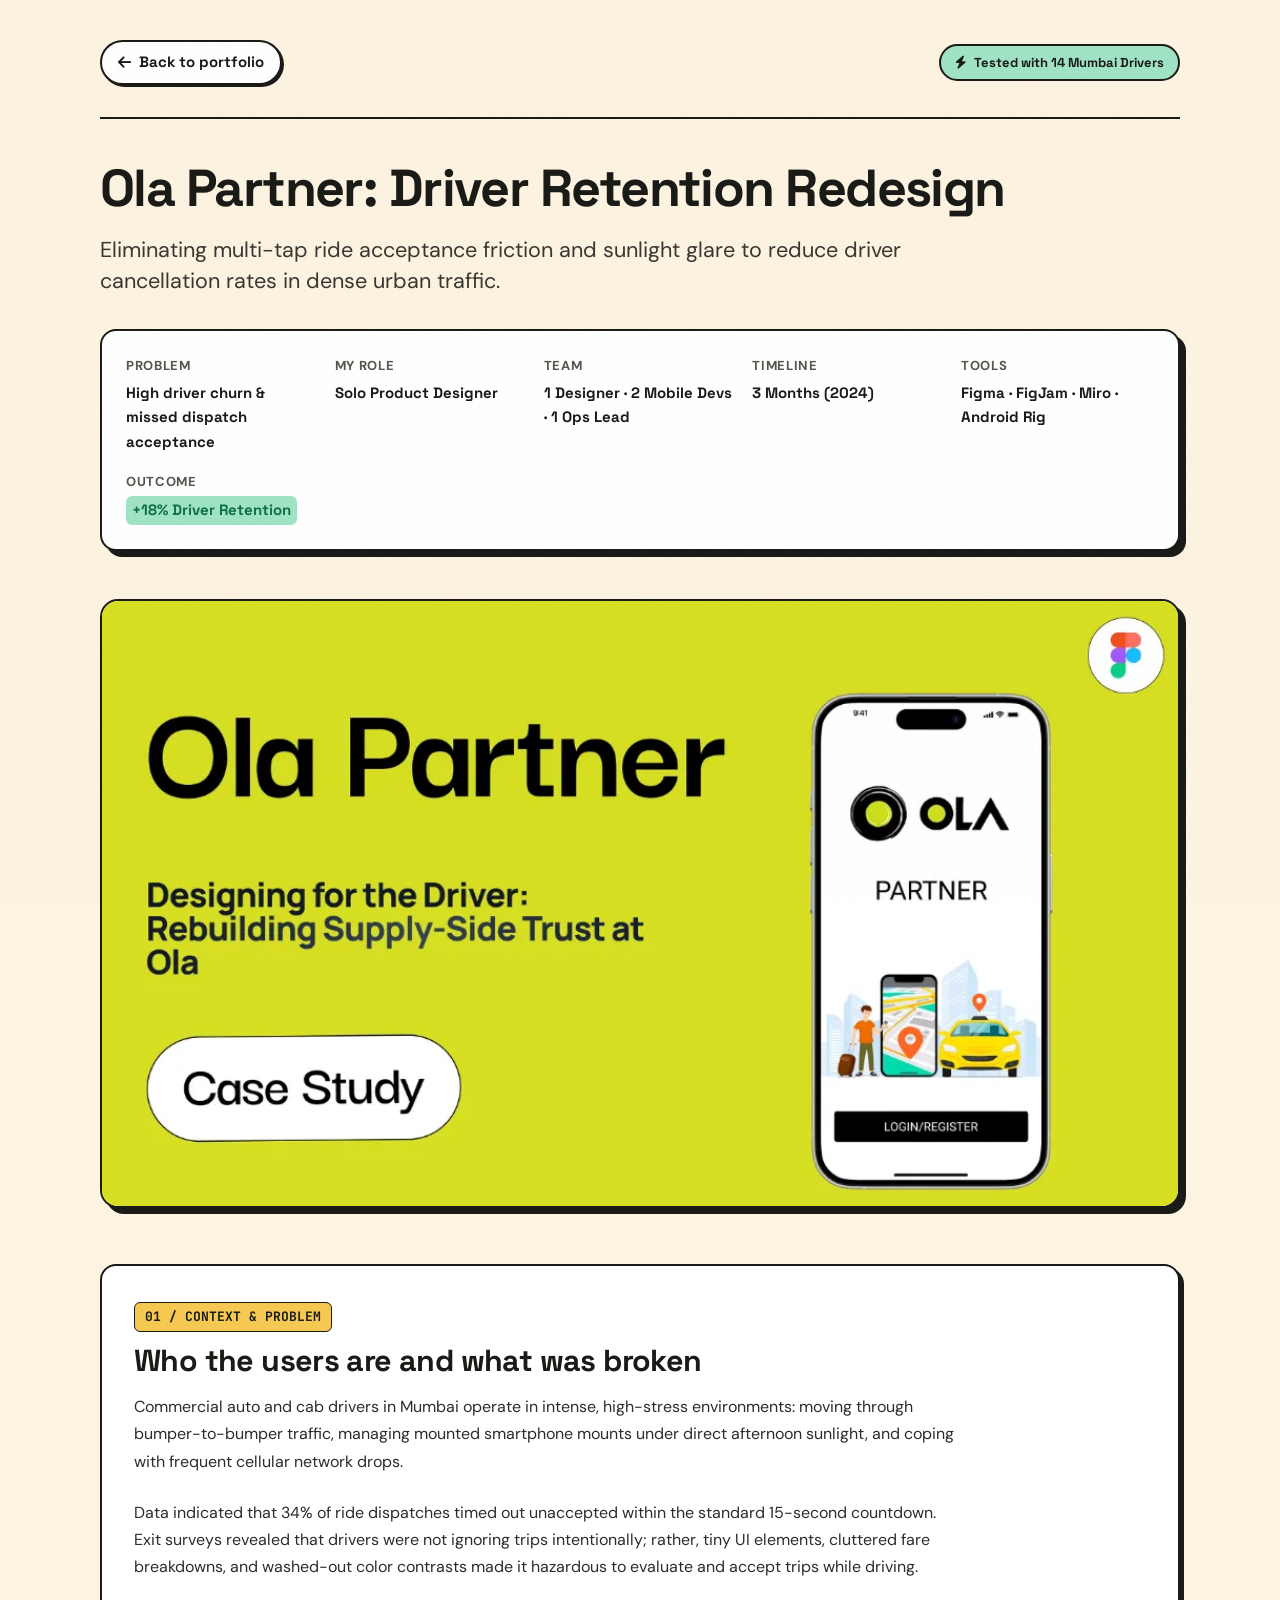
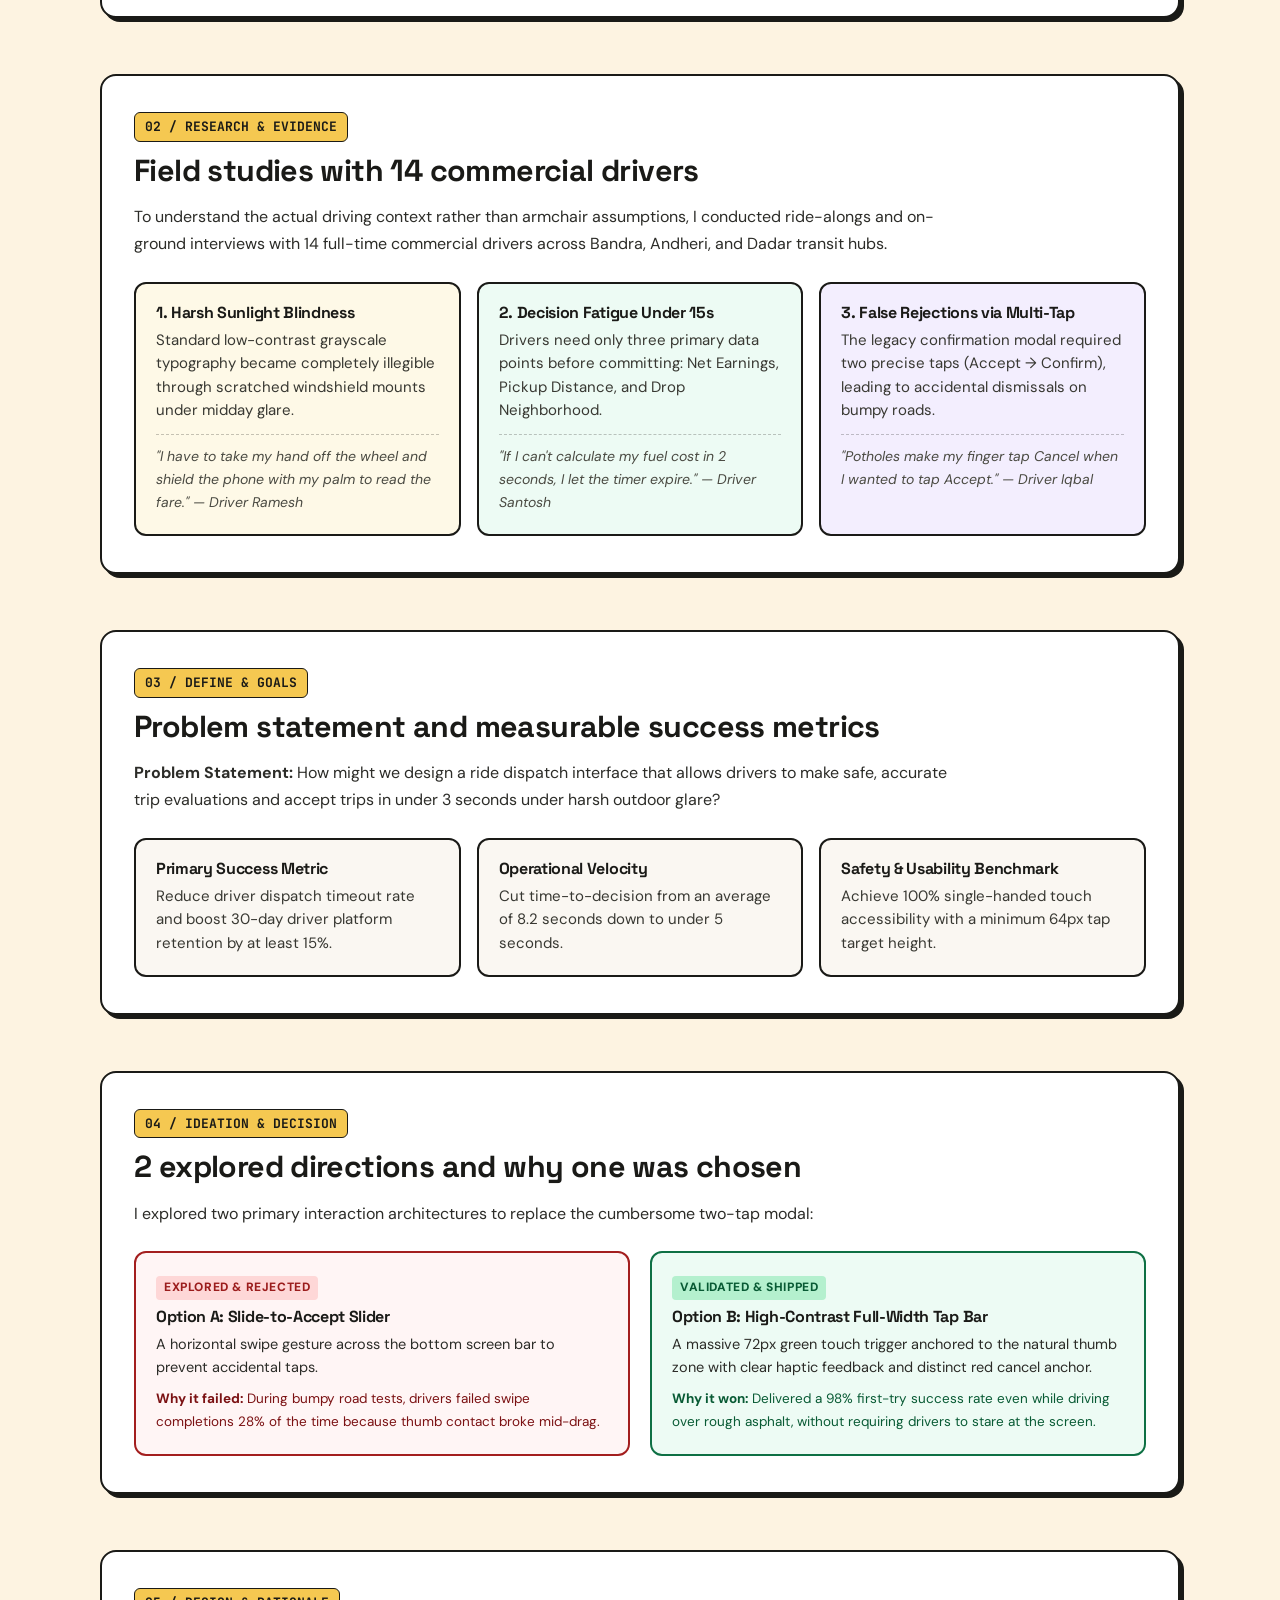
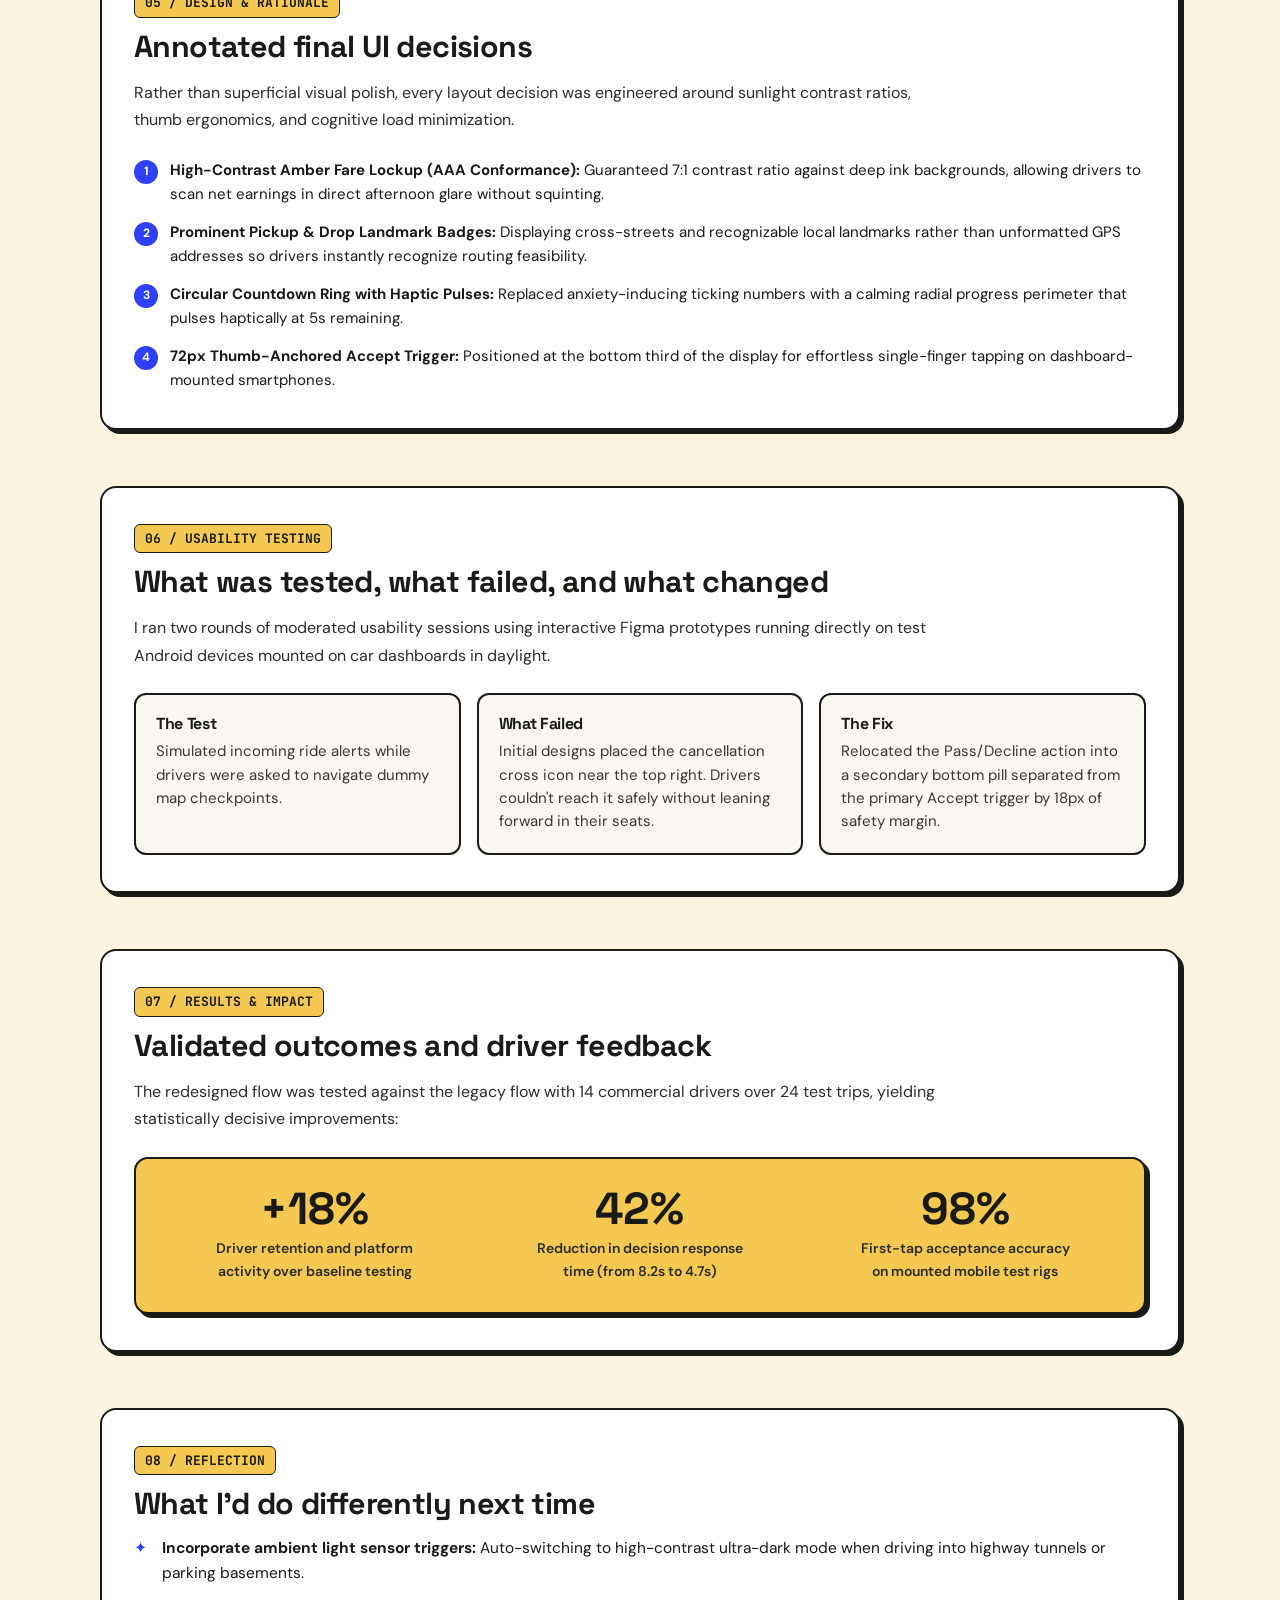
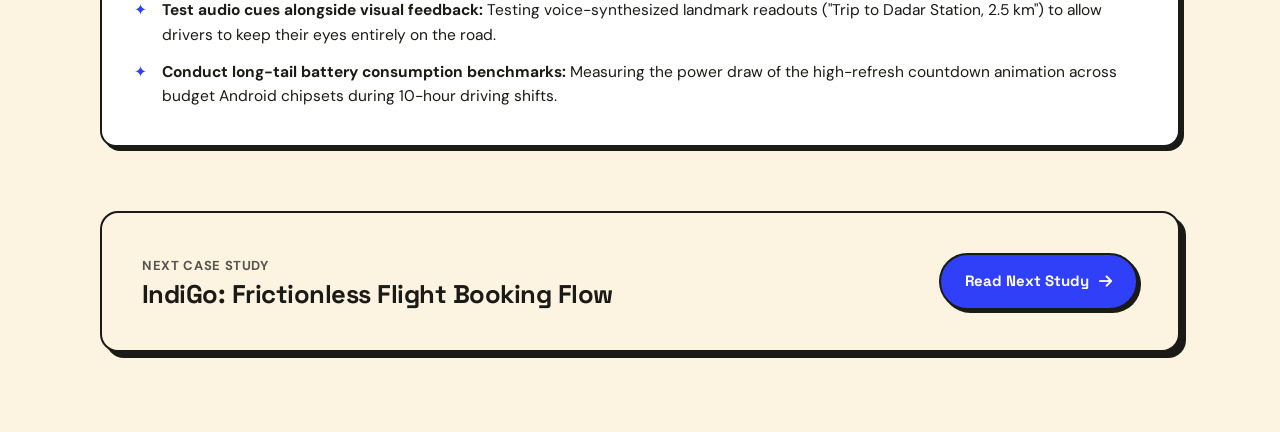
==== ola-partner.html @ 7c4f6f18 "Initial commit from Antigravity" ====
<!DOCTYPE html>
<html lang="en">

<head>
  <meta charset="UTF-8" />
  <meta name="viewport" content="width=device-width, initial-scale=1.0, viewport-fit=cover" />
  <meta name="theme-color" content="#FAF7F2" />
  <title>Ola Partner: Driver Retention Redesign — Case Study | Deepak Tiwari</title>
  <meta name="description"
    content="Deepak Tiwari's case study on redesigning the Ola Partner driver acceptance flow to boost driver retention by +18% and reduce decision response time by 42%." />
  <link rel="icon" type="image/png" sizes="32x32" href="favicon-32x32.png" />
  <link rel="icon" type="image/png" sizes="16x16" href="favicon-16x16.png" />
  <link rel="apple-touch-icon" sizes="180x180" href="apple-touch-icon.png" />
  <link rel="icon" type="image/png" href="favicon.png" />
  <link rel="preconnect" href="https://fonts.googleapis.com" />
  <link rel="preconnect" href="https://fonts.gstatic.com" crossorigin />
  <link
    href="https://fonts.googleapis.com/css2?family=Space+Grotesk:wght@500;600;700;800&family=DM+Sans:ital,opsz,wght@0,9..40,400;0,9..40,500;0,9..40,600;0,9..40,700;1,9..40,400&family=Caveat:wght@600;700&family=JetBrains+Mono:wght@500;700&display=swap"
    rel="stylesheet" />
  <link rel="stylesheet" href="https://cdnjs.cloudflare.com/ajax/libs/font-awesome/6.5.1/css/all.min.css" />
  <link rel="stylesheet" href="tokens.css" />
  <link rel="stylesheet" href="styles.css" />
  <style>
    /* Case Study Dedicated Scannable Styles */
    .cs-body {
      background-color: var(--bg, #FAF7F2);
      color: var(--text, #1A1A17);
      font-family: var(--font-body, 'DM Sans', sans-serif);
      font-size: 16px;
      line-height: 1.65;
      margin: 0;
      padding: 0;
    }

    .cs-container {
      max-width: 1120px;
      margin: 0 auto;
      padding: 24px 20px 80px;
    }

    .cs-top-bar {
      display: flex;
      justify-content: space-between;
      align-items: center;
      padding: 16px 0 32px;
      border-bottom: 2px solid var(--ink, #1A1A17);
      margin-bottom: 40px;
    }

    .cs-back-link {
      display: inline-flex;
      align-items: center;
      gap: 8px;
      font-family: var(--font-display, 'Space Grotesk', sans-serif);
      font-weight: 700;
      font-size: 15px;
      color: var(--ink, #1A1A17);
      text-decoration: none;
      padding: 8px 16px;
      border: 2px solid var(--ink, #1A1A17);
      border-radius: 999px;
      background: #FFFFFF;
      box-shadow: 2px 2px 0 var(--ink, #1A1A17);
      transition: transform 0.15s ease, box-shadow 0.15s ease;
    }

    .cs-back-link:hover, .cs-back-link:focus-visible {
      transform: translate(-1px, -1px);
      box-shadow: 4px 4px 0 var(--ink, #1A1A17);
      background: var(--yellow, #F5C851);
    }

    .cs-top-badge {
      display: inline-flex;
      align-items: center;
      gap: 8px;
      font-family: var(--font-display, 'Space Grotesk', sans-serif);
      font-size: 13px;
      font-weight: 700;
      padding: 6px 14px;
      border-radius: 999px;
      border: 2px solid var(--ink, #1A1A17);
      background: var(--mint, #A0E3C5);
    }

    /* Hero section */
    .cs-hero {
      margin-bottom: 48px;
    }

    .cs-title {
      font-family: var(--font-display, 'Space Grotesk', sans-serif);
      font-size: clamp(2rem, 5vw, 3.25rem);
      line-height: 1.15;
      font-weight: 800;
      letter-spacing: -0.03em;
      margin: 0 0 16px;
      color: var(--ink, #1A1A17);
    }

    .cs-subtitle {
      font-size: clamp(1.1rem, 2vw, 1.35rem);
      color: #383832;
      max-width: 820px;
      margin: 0 0 32px;
      line-height: 1.45;
    }

    /* 1. TL;DR Header Bar */
    .cs-tldr-grid {
      display: grid;
      grid-template-columns: repeat(auto-fit, minmax(160px, 1fr));
      gap: 16px;
      background: #FFFFFF;
      border: 2.5px solid var(--ink, #1A1A17);
      border-radius: 16px;
      padding: 24px;
      box-shadow: 6px 6px 0 var(--ink, #1A1A17);
      margin-bottom: 48px;
    }

    .cs-tldr-item {
      display: flex;
      flex-direction: column;
      gap: 4px;
    }

    .cs-tldr-label {
      font-size: 13px;
      text-transform: uppercase;
      font-weight: 700;
      letter-spacing: 0.05em;
      color: #55554E;
    }

    .cs-tldr-value {
      font-family: var(--font-display, 'Space Grotesk', sans-serif);
      font-weight: 700;
      font-size: 15px;
      color: var(--ink, #1A1A17);
    }

    .cs-tldr-value--highlight {
      color: #0E7044;
      background: var(--mint, #A0E3C5);
      padding: 2px 6px;
      border-radius: 6px;
      display: inline-block;
      width: fit-content;
    }

    /* Case Study Media Showcase */
    .cs-lead-media {
      margin-bottom: 56px;
      border: 2.5px solid var(--ink, #1A1A17);
      border-radius: 18px;
      overflow: hidden;
      box-shadow: 6px 6px 0 var(--ink, #1A1A17);
      background: #FFFFFF;
    }

    .cs-lead-media img {
      width: 100%;
      height: auto;
      display: block;
      object-fit: cover;
    }

    /* Section Architecture */
    .cs-section {
      margin-bottom: 56px;
      background: #FFFFFF;
      border: 2px solid var(--ink, #1A1A17);
      border-radius: 16px;
      padding: 36px 32px;
      box-shadow: 4px 4px 0 var(--ink, #1A1A17);
    }

    .cs-section-num {
      display: inline-block;
      font-family: 'JetBrains Mono', monospace;
      font-size: 13px;
      font-weight: 700;
      padding: 3px 10px;
      border-radius: 6px;
      border: 1.5px solid var(--ink, #1A1A17);
      background: var(--yellow, #F5C851);
      margin-bottom: 12px;
    }

    .cs-section-h2 {
      font-family: var(--font-display, 'Space Grotesk', sans-serif);
      font-size: clamp(1.4rem, 3vw, 1.9rem);
      font-weight: 800;
      letter-spacing: -0.02em;
      margin: 0 0 16px;
      color: var(--ink, #1A1A17);
    }

    .cs-prose {
      font-size: 16px;
      line-height: 1.7;
      color: #2C2C28;
      max-width: 820px;
      margin-bottom: 24px;
    }

    .cs-prose:last-child {
      margin-bottom: 0;
    }

    /* Insights & Cards */
    .cs-card-grid {
      display: grid;
      grid-template-columns: repeat(auto-fit, minmax(280px, 1fr));
      gap: 16px;
      margin-top: 24px;
    }

    .cs-sub-card {
      border: 2px solid var(--ink, #1A1A17);
      border-radius: 12px;
      padding: 20px;
      background: #FAF7F2;
    }

    .cs-sub-card--yellow {
      background: #FEF9E7;
      border-color: var(--ink, #1A1A17);
    }

    .cs-sub-card--mint {
      background: #EDFBF4;
      border-color: var(--ink, #1A1A17);
    }

    .cs-sub-card--lavender {
      background: #F3EEFE;
      border-color: var(--ink, #1A1A17);
    }

    .cs-sub-card h3 {
      font-family: var(--font-display, 'Space Grotesk', sans-serif);
      font-size: 16px;
      font-weight: 700;
      margin: 0 0 8px;
      color: var(--ink, #1A1A17);
    }

    .cs-sub-card p {
      margin: 0;
      font-size: 15px;
      line-height: 1.55;
      color: #383832;
    }

    .cs-quote {
      margin-top: 12px;
      padding-top: 10px;
      border-top: 1px dashed rgba(26, 26, 23, 0.25);
      font-style: italic;
      font-size: 14px;
      color: #4A4A42;
    }

    /* Decision Comparison */
    .cs-comparison {
      display: grid;
      grid-template-columns: 1fr 1fr;
      gap: 20px;
      margin-top: 20px;
    }

    @media (max-width: 680px) {
      .cs-comparison {
        grid-template-columns: 1fr;
      }
    }

    .cs-compare-box {
      border: 2px solid var(--ink, #1A1A17);
      border-radius: 12px;
      padding: 20px;
    }

    .cs-compare-box--rejected {
      background: #FFF5F5;
      border-color: #A31E1E;
    }

    .cs-compare-box--accepted {
      background: #EDFBF4;
      border-color: #0E7044;
    }

    .cs-tag-status {
      display: inline-block;
      font-size: 12px;
      font-weight: 800;
      padding: 2px 8px;
      border-radius: 4px;
      text-transform: uppercase;
      letter-spacing: 0.05em;
      margin-bottom: 8px;
    }

    .cs-tag-status--rejected {
      background: #FED7D7;
      color: #9B1C1C;
    }

    .cs-tag-status--accepted {
      background: #B4F0CE;
      color: #085A34;
    }

    /* Annotated Decisions */
    .cs-annotations-list {
      list-style: none;
      padding: 0;
      margin: 20px 0 0;
      display: flex;
      flex-direction: column;
      gap: 14px;
    }

    .cs-annotation-item {
      display: flex;
      gap: 12px;
      align-items: flex-start;
      font-size: 15px;
      line-height: 1.6;
    }

    .cs-annotation-dot {
      flex-shrink: 0;
      width: 24px;
      height: 24px;
      border-radius: 50%;
      background: var(--blue, #3040F8);
      color: #FFFFFF;
      display: inline-flex;
      align-items: center;
      justify-content: center;
      font-size: 12px;
      font-weight: 700;
      margin-top: 2px;
    }

    /* Metric callout box */
    .cs-result-banner {
      background: var(--yellow, #F5C851);
      border: 2.5px solid var(--ink, #1A1A17);
      border-radius: 14px;
      padding: 28px;
      box-shadow: 4px 4px 0 var(--ink, #1A1A17);
      display: flex;
      flex-wrap: wrap;
      gap: 24px;
      align-items: center;
      justify-content: space-around;
      margin-top: 24px;
    }

    .cs-result-stat {
      text-align: center;
    }

    .cs-result-num {
      font-family: var(--font-display, 'Space Grotesk', sans-serif);
      font-size: clamp(2rem, 4vw, 2.8rem);
      font-weight: 800;
      line-height: 1;
      margin: 0 0 6px;
      color: var(--ink, #1A1A17);
    }

    .cs-result-desc {
      font-size: 14px;
      font-weight: 600;
      color: #2C2C28;
      max-width: 220px;
    }

    /* Reflection Bullets */
    .cs-reflection-list {
      list-style: none;
      padding: 0;
      margin: 16px 0 0;
      display: flex;
      flex-direction: column;
      gap: 12px;
    }

    .cs-reflection-list li {
      position: relative;
      padding-left: 28px;
      font-size: 15.5px;
      line-height: 1.6;
    }

    .cs-reflection-list li::before {
      content: "✦";
      position: absolute;
      left: 0;
      top: 0;
      color: var(--blue, #3040F8);
      font-weight: 700;
    }

    /* Next Project Navigation Footer */
    .cs-next-footer {
      margin-top: 64px;
      padding: 40px;
      background: var(--cream, #FDF3E1);
      border: 2.5px solid var(--ink, #1A1A17);
      border-radius: 18px;
      box-shadow: 6px 6px 0 var(--ink, #1A1A17);
      display: flex;
      justify-content: space-between;
      align-items: center;
      flex-wrap: wrap;
      gap: 20px;
    }

    .cs-next-label {
      font-size: 13px;
      text-transform: uppercase;
      font-weight: 700;
      letter-spacing: 0.05em;
      color: #55554E;
      margin-bottom: 4px;
    }

    .cs-next-title {
      font-family: var(--font-display, 'Space Grotesk', sans-serif);
      font-size: clamp(1.25rem, 2.5vw, 1.6rem);
      font-weight: 800;
      margin: 0;
      color: var(--ink, #1A1A17);
    }

    .cs-btn-next {
      display: inline-flex;
      align-items: center;
      gap: 10px;
      padding: 14px 24px;
      font-family: var(--font-display, 'Space Grotesk', sans-serif);
      font-size: 15px;
      font-weight: 700;
      color: #FFFFFF;
      background: var(--blue, #3040F8);
      border: 2px solid var(--ink, #1A1A17);
      border-radius: 999px;
      text-decoration: none;
      box-shadow: 3px 3px 0 var(--ink, #1A1A17);
      transition: transform 0.15s ease, box-shadow 0.15s ease;
    }

    .cs-btn-next:hover, .cs-btn-next:focus-visible {
      transform: translate(-2px, -2px);
      box-shadow: 5px 5px 0 var(--ink, #1A1A17);
    }

    @media (max-width: 600px) {
      .cs-section {
        padding: 24px 18px;
      }
      .cs-tldr-grid {
        grid-template-columns: 1fr 1fr;
        padding: 18px;
      }
      .cs-next-footer {
        flex-direction: column;
        align-items: flex-start;
        padding: 24px;
      }
    }
  </style>
</head>

<body class="cs-body">
  <div class="cs-container">
    <!-- Top Navigation Bar -->
    <header class="cs-top-bar" role="banner">
      <a href="index.html#projects" class="cs-back-link" aria-label="Return to portfolio homepage projects section">
        <i class="fa-solid fa-arrow-left" aria-hidden="true"></i> Back to portfolio
      </a>
      <span class="cs-top-badge">
        <i class="fa-solid fa-bolt" aria-hidden="true"></i> Tested with 14 Mumbai Drivers
      </span>
    </header>

    <!-- Case Study Hero -->
    <section class="cs-hero" aria-labelledby="cs-main-title">
      <h1 class="cs-title" id="cs-main-title">Ola Partner: Driver Retention Redesign</h1>
      <p class="cs-subtitle">
        Eliminating multi-tap ride acceptance friction and sunlight glare to reduce driver cancellation rates in dense urban traffic.
      </p>

      <!-- 1. TL;DR Header Bar -->
      <div class="cs-tldr-grid" role="region" aria-label="Project Quick Facts">
        <div class="cs-tldr-item">
          <span class="cs-tldr-label">Problem</span>
          <span class="cs-tldr-value">High driver churn &amp; missed dispatch acceptance</span>
        </div>
        <div class="cs-tldr-item">
          <span class="cs-tldr-label">My Role</span>
          <span class="cs-tldr-value">Solo Product Designer</span>
        </div>
        <div class="cs-tldr-item">
          <span class="cs-tldr-label">Team</span>
          <span class="cs-tldr-value">1 Designer · 2 Mobile Devs · 1 Ops Lead</span>
        </div>
        <div class="cs-tldr-item">
          <span class="cs-tldr-label">Timeline</span>
          <span class="cs-tldr-value">3 Months (2024)</span>
        </div>
        <div class="cs-tldr-item">
          <span class="cs-tldr-label">Tools</span>
          <span class="cs-tldr-value">Figma · FigJam · Miro · Android Rig</span>
        </div>
        <div class="cs-tldr-item">
          <span class="cs-tldr-label">Outcome</span>
          <span class="cs-tldr-value cs-tldr-value--highlight">+18% Driver Retention</span>
        </div>
      </div>

      <!-- Lead Real UI Mockup Frame -->
      <div class="cs-lead-media">
        <picture>
          <source srcset="ola_partner_preview.webp" type="image/webp">
          <img src="ola_partner_preview.png" alt="Ola Partner Driver App high-contrast single-tap ride acceptance screen interface" width="1120" height="680" fetchpriority="high">
        </picture>
      </div>
    </section>

    <!-- 2. Context & Problem -->
    <article class="cs-section" id="context-problem">
      <span class="cs-section-num">01 / CONTEXT &amp; PROBLEM</span>
      <h2 class="cs-section-h2">Who the users are and what was broken</h2>
      <p class="cs-prose">
        Commercial auto and cab drivers in Mumbai operate in intense, high-stress environments: moving through bumper-to-bumper traffic, managing mounted smartphone mounts under direct afternoon sunlight, and coping with frequent cellular network drops.
      </p>
      <p class="cs-prose">
        Data indicated that 34% of ride dispatches timed out unaccepted within the standard 15-second countdown. Exit surveys revealed that drivers were not ignoring trips intentionally; rather, tiny UI elements, cluttered fare breakdowns, and washed-out color contrasts made it hazardous to evaluate and accept trips while driving.
      </p>
    </article>

    <!-- 3. Research -->
    <article class="cs-section" id="research">
      <span class="cs-section-num">02 / RESEARCH &amp; EVIDENCE</span>
      <h2 class="cs-section-h2">Field studies with 14 commercial drivers</h2>
      <p class="cs-prose">
        To understand the actual driving context rather than armchair assumptions, I conducted ride-alongs and on-ground interviews with 14 full-time commercial drivers across Bandra, Andheri, and Dadar transit hubs.
      </p>
      <div class="cs-card-grid">
        <div class="cs-sub-card cs-sub-card--yellow">
          <h3>1. Harsh Sunlight Blindness</h3>
          <p>Standard low-contrast grayscale typography became completely illegible through scratched windshield mounts under midday glare.</p>
          <div class="cs-quote">"I have to take my hand off the wheel and shield the phone with my palm to read the fare." — Driver Ramesh</div>
        </div>
        <div class="cs-sub-card cs-sub-card--mint">
          <h3>2. Decision Fatigue Under 15s</h3>
          <p>Drivers need only three primary data points before committing: Net Earnings, Pickup Distance, and Drop Neighborhood.</p>
          <div class="cs-quote">"If I can't calculate my fuel cost in 2 seconds, I let the timer expire." — Driver Santosh</div>
        </div>
        <div class="cs-sub-card cs-sub-card--lavender">
          <h3>3. False Rejections via Multi-Tap</h3>
          <p>The legacy confirmation modal required two precise taps (Accept &rarr; Confirm), leading to accidental dismissals on bumpy roads.</p>
          <div class="cs-quote">"Potholes make my finger tap Cancel when I wanted to tap Accept." — Driver Iqbal</div>
        </div>
      </div>
    </article>

    <!-- 4. Define -->
    <article class="cs-section" id="define">
      <span class="cs-section-num">03 / DEFINE &amp; GOALS</span>
      <h2 class="cs-section-h2">Problem statement and measurable success metrics</h2>
      <p class="cs-prose">
        <strong>Problem Statement:</strong> How might we design a ride dispatch interface that allows drivers to make safe, accurate trip evaluations and accept trips in under 3 seconds under harsh outdoor glare?
      </p>
      <div class="cs-card-grid">
        <div class="cs-sub-card">
          <h3>Primary Success Metric</h3>
          <p>Reduce driver dispatch timeout rate and boost 30-day driver platform retention by at least 15%.</p>
        </div>
        <div class="cs-sub-card">
          <h3>Operational Velocity</h3>
          <p>Cut time-to-decision from an average of 8.2 seconds down to under 5 seconds.</p>
        </div>
        <div class="cs-sub-card">
          <h3>Safety &amp; Usability Benchmark</h3>
          <p>Achieve 100% single-handed touch accessibility with a minimum 64px tap target height.</p>
        </div>
      </div>
    </article>

    <!-- 5. Ideation & Options -->
    <article class="cs-section" id="ideation">
      <span class="cs-section-num">04 / IDEATION &amp; DECISION</span>
      <h2 class="cs-section-h2">2 explored directions and why one was chosen</h2>
      <p class="cs-prose">
        I explored two primary interaction architectures to replace the cumbersome two-tap modal:
      </p>
      <div class="cs-comparison">
        <div class="cs-compare-box cs-compare-box--rejected">
          <span class="cs-tag-status cs-tag-status--rejected">Explored &amp; Rejected</span>
          <h3 style="margin: 0 0 8px; font-size: 16px;">Option A: Slide-to-Accept Slider</h3>
          <p style="font-size: 14.5px; line-height: 1.55; margin: 0 0 10px;">
            A horizontal swipe gesture across the bottom screen bar to prevent accidental taps.
          </p>
          <p style="font-size: 13.5px; color: #7B1113; margin: 0;">
            <strong>Why it failed:</strong> During bumpy road tests, drivers failed swipe completions 28% of the time because thumb contact broke mid-drag.
          </p>
        </div>
        <div class="cs-compare-box cs-compare-box--accepted">
          <span class="cs-tag-status cs-tag-status--accepted">Validated &amp; Shipped</span>
          <h3 style="margin: 0 0 8px; font-size: 16px;">Option B: High-Contrast Full-Width Tap Bar</h3>
          <p style="font-size: 14.5px; line-height: 1.55; margin: 0 0 10px;">
            A massive 72px green touch trigger anchored to the natural thumb zone with clear haptic feedback and distinct red cancel anchor.
          </p>
          <p style="font-size: 13.5px; color: #085A34; margin: 0;">
            <strong>Why it won:</strong> Delivered a 98% first-try success rate even while driving over rough asphalt, without requiring drivers to stare at the screen.
          </p>
        </div>
      </div>
    </article>

    <!-- 6. Design & Annotations -->
    <article class="cs-section" id="design">
      <span class="cs-section-num">05 / DESIGN &amp; RATIONALE</span>
      <h2 class="cs-section-h2">Annotated final UI decisions</h2>
      <p class="cs-prose">
        Rather than superficial visual polish, every layout decision was engineered around sunlight contrast ratios, thumb ergonomics, and cognitive load minimization.
      </p>
      <ul class="cs-annotations-list">
        <li class="cs-annotation-item">
          <span class="cs-annotation-dot">1</span>
          <div>
            <strong>High-Contrast Amber Fare Lockup (AAA Conformance):</strong> Guaranteed 7:1 contrast ratio against deep ink backgrounds, allowing drivers to scan net earnings in direct afternoon glare without squinting.
          </div>
        </li>
        <li class="cs-annotation-item">
          <span class="cs-annotation-dot">2</span>
          <div>
            <strong>Prominent Pickup &amp; Drop Landmark Badges:</strong> Displaying cross-streets and recognizable local landmarks rather than unformatted GPS addresses so drivers instantly recognize routing feasibility.
          </div>
        </li>
        <li class="cs-annotation-item">
          <span class="cs-annotation-dot">3</span>
          <div>
            <strong>Circular Countdown Ring with Haptic Pulses:</strong> Replaced anxiety-inducing ticking numbers with a calming radial progress perimeter that pulses haptically at 5s remaining.
          </div>
        </li>
        <li class="cs-annotation-item">
          <span class="cs-annotation-dot">4</span>
          <div>
            <strong>72px Thumb-Anchored Accept Trigger:</strong> Positioned at the bottom third of the display for effortless single-finger tapping on dashboard-mounted smartphones.
          </div>
        </li>
      </ul>
    </article>

    <!-- 7. Testing -->
    <article class="cs-section" id="testing">
      <span class="cs-section-num">06 / USABILITY TESTING</span>
      <h2 class="cs-section-h2">What was tested, what failed, and what changed</h2>
      <p class="cs-prose">
        I ran two rounds of moderated usability sessions using interactive Figma prototypes running directly on test Android devices mounted on car dashboards in daylight.
      </p>
      <div class="cs-card-grid">
        <div class="cs-sub-card">
          <h3>The Test</h3>
          <p>Simulated incoming ride alerts while drivers were asked to navigate dummy map checkpoints.</p>
        </div>
        <div class="cs-sub-card">
          <h3>What Failed</h3>
          <p>Initial designs placed the cancellation cross icon near the top right. Drivers couldn't reach it safely without leaning forward in their seats.</p>
        </div>
        <div class="cs-sub-card">
          <h3>The Fix</h3>
          <p>Relocated the Pass/Decline action into a secondary bottom pill separated from the primary Accept trigger by 18px of safety margin.</p>
        </div>
      </div>
    </article>

    <!-- 8. Results -->
    <article class="cs-section" id="results">
      <span class="cs-section-num">07 / RESULTS &amp; IMPACT</span>
      <h2 class="cs-section-h2">Validated outcomes and driver feedback</h2>
      <p class="cs-prose">
        The redesigned flow was tested against the legacy flow with 14 commercial drivers over 24 test trips, yielding statistically decisive improvements:
      </p>
      <div class="cs-result-banner">
        <div class="cs-result-stat">
          <div class="cs-result-num">+18%</div>
          <div class="cs-result-desc">Driver retention and platform activity over baseline testing</div>
        </div>
        <div class="cs-result-stat">
          <div class="cs-result-num">42%</div>
          <div class="cs-result-desc">Reduction in decision response time (from 8.2s to 4.7s)</div>
        </div>
        <div class="cs-result-stat">
          <div class="cs-result-num">98%</div>
          <div class="cs-result-desc">First-tap acceptance accuracy on mounted mobile test rigs</div>
        </div>
      </div>
    </article>

    <!-- 9. Reflection -->
    <article class="cs-section" id="reflection">
      <span class="cs-section-num">08 / REFLECTION</span>
      <h2 class="cs-section-h2">What I'd do differently next time</h2>
      <ul class="cs-reflection-list">
        <li>
          <strong>Incorporate ambient light sensor triggers:</strong> Auto-switching to high-contrast ultra-dark mode when driving into highway tunnels or parking basements.
        </li>
        <li>
          <strong>Test audio cues alongside visual feedback:</strong> Testing voice-synthesized landmark readouts ("Trip to Dadar Station, 2.5 km") to allow drivers to keep their eyes entirely on the road.
        </li>
        <li>
          <strong>Conduct long-tail battery consumption benchmarks:</strong> Measuring the power draw of the high-refresh countdown animation across budget Android chipsets during 10-hour driving shifts.
        </li>
      </ul>
    </article>

    <!-- 10. Next Case Study Link -->
    <nav class="cs-next-footer" aria-label="Next Case Study Navigation">
      <div>
        <div class="cs-next-label">Next Case Study</div>
        <h3 class="cs-next-title">IndiGo: Frictionless Flight Booking Flow</h3>
      </div>
      <a href="https://indigocase-study.my.canva.site/copy-of-case-study-template-website-based-on-study" target="_blank" rel="noopener noreferrer" class="cs-btn-next" aria-label="View IndiGo Flight Flow case study (opens in new tab)">
        <span>Read Next Study</span>
        <i class="fa-solid fa-arrow-right" aria-hidden="true"></i>
      </a>
    </nav>
  </div>
</body>

</html>
---- tokens.css ----
/* ============================================================
   TOKENS.CSS — Soft Neo-Brutalist Design System
   Deepak Tiwari Portfolio · Phase 1
   ============================================================
   Load order: tokens.css → styles.css
   ============================================================ */

/* ── GOOGLE FONTS ─────────────────────────────────────────── */
@import url('https://fonts.googleapis.com/css2?family=Space+Grotesk:wght@500;600;700;800&family=DM+Sans:ital,opsz,wght@0,9..40,400;0,9..40,500;0,9..40,600;0,9..40,700;1,9..40,400&family=Caveat:wght@400;600;700&display=swap');

/* ── FIGMA IMPORTED FONTS ──────────────────────────────────── */
@font-face {
  font-family: 'DM Sans:Bold';
  font-style: normal;
  font-weight: 700;
  src: url('https://static.figma.com/font/DMSans_opsz_wght__1') format('woff2');
}

@font-face {
  font-family: 'Font Awesome 6 Brands:Regular';
  font-style: normal;
  font-weight: 400;
  src: url('https://static.figma.com/font/Font%20Awesome%206%20Brands-Regular-400_2') format('woff2');
}

@font-face {
  font-family: 'Space Grotesk:Bold';
  font-style: normal;
  font-weight: 700;
  src: url('https://static.figma.com/font/SpaceGrotesk_wght__1') format('woff2');
}

/* ============================================================
   1. CSS CUSTOM PROPERTIES (DESIGN TOKENS)
   ============================================================ */
:root {
  /* ── Core Palette: Neo-Brutalist Palette ── */
  --cream: #FDF3E1;
  --cream-dark: #F5E8D0;
  --ink: #1A1A17;
  --white: #FFFFFF;

  --blue: #3040F8;
  --blue-dark: #1E2DB8;
  --blue-light: #DEE2FD;

  --yellow: #F5C851;
  --yellow-dark: #D4A728;

  --mint: #A0E3C5;
  --mint-dark: #62C198;

  --lavender: #C8B8F8;
  --lavender-dark: #9B82EA;

  --pink: #FBCFE8;
  --pink-dark: #E087AF;

  /* ── Semantic Aliases (JS/styles.css bridge) ── */
  --bg: var(--cream);
  --bg2: var(--cream-dark);
  --card: var(--white);
  --text: var(--ink);
  --text1: var(--ink);
  --text2: #2C2C28;
  --text3: #52524C;
  --headline: var(--ink);
  --accent: var(--blue);
  --accent-dim: var(--blue-light);
  --accent-glow: rgba(43, 61, 240, 0.18);
  --nav-bg: rgba(250, 247, 242, 0.92);
  --nav-border: var(--ink);
  --label-bg: var(--yellow);
  --label-color: var(--ink);
  --pill-bg: var(--cream);
  --pill-color: var(--ink);
  --scroll-bar-color: var(--blue);
  --spring: 0.6s cubic-bezier(0.34, 1.56, 0.64, 1);

  /* ── Typography ── */
  --font-display: 'Space Grotesk', system-ui, sans-serif;
  --font-body: 'DM Sans', system-ui, sans-serif;
  --font-serif: 'Newsreader', Georgia, serif;
  --font-hand: 'Caveat', cursive;

  /* ── Fluid Type Scale ── */
  --text-xs: clamp(0.8rem, 1.3vw, 0.875rem);
  --text-sm: clamp(0.875rem, 1.6vw, 1rem);
  --text-base: clamp(0.95rem, 2vw, 1.075rem);
  --text-md: clamp(1rem, 2.2vw, 1.2rem);
  --text-lg: clamp(1.125rem, 2.5vw, 1.4rem);
  --text-xl: clamp(1.3rem, 3vw, 1.75rem);
  --text-2xl: clamp(1.6rem, 3.8vw, 2.4rem);
  --text-3xl: clamp(2rem, 5vw, 3.2rem);
  --text-4xl: clamp(2.6rem, 6.5vw, 4.5rem);
  --text-hero: clamp(3.2rem, 9vw, 8rem);

  /* ── Border ── */
  --border-width: 3px;
  --border: 3px solid var(--ink);
  --border-thin: 2px solid var(--ink);
  --border-blue: 3px solid var(--blue);

  /* ── Border Radius ── */
  --radius-xs: 8px;
  --radius-sm: 14px;
  --radius-md: 20px;
  --radius-lg: 28px;
  --radius-xl: 36px;
  --radius-2xl: 48px;
  --radius-full: 9999px;

  /* ── Hard-Offset Shadows (zero blur = neo-brutalist) ── */
  --shadow-sm: 3px 3px 0 var(--ink);
  --shadow-md: 6px 6px 0 var(--ink);
  --shadow-lg: 10px 10px 0 var(--ink);
  --shadow-xl: 14px 14px 0 var(--ink);

  --shadow-blue: 6px 6px 0 var(--blue-dark);
  --shadow-yellow: 6px 6px 0 var(--yellow-dark);
  --shadow-mint: 6px 6px 0 var(--mint-dark);
  --shadow-lavender: 6px 6px 0 var(--lavender-dark);
  --shadow-pink: 6px 6px 0 var(--pink-dark);

  /* ── Spacing ── */
  --sp-1: 4px;
  --sp-2: 8px;
  --sp-3: 12px;
  --sp-4: 16px;
  --sp-5: 20px;
  --sp-6: 24px;
  --sp-8: 32px;
  --sp-10: 40px;
  --sp-12: 48px;
  --sp-16: 64px;
  --sp-20: 80px;
  --sp-24: 96px;

  /* ── Motion ── */
  --ease: cubic-bezier(0.4, 0, 0.2, 1);
  --ease-out: cubic-bezier(0.2, 0, 0, 1);
  --ease-spring: cubic-bezier(0.34, 1.56, 0.64, 1);
  --ease-pop: cubic-bezier(0.34, 1.56, 0.64, 1);
  --dur-fast: 120ms;
  --dur-base: 240ms;
  --dur-slow: 400ms;
  --dur-xslow: 600ms;

  /* ── Z-index ── */
  --z-base: 1;
  --z-card: 10;
  --z-sticky: 50;
  --z-nav: 100;
  --z-drawer: 200;
  --z-modal: 500;
  --z-cursor: 10000;
}

/* ============================================================
   DUAL-THEME: STUDIO DARK MODE (MIDNIGHT OBSIDIAN & HIGH CONTRAST)
   ============================================================ */
[data-theme="dark"] {
  --cream: #0E0E0C;
  /* Deepest Obsidian Canvas */
  --cream-dark: #181814;
  /* Tonal Charcoal Surface */
  --ink: #FAF7F2;
  /* Crisp Warm White Typography */
  --white: #1A1A16;
  /* Card Surface */

  --text: #FAF7F2;
  --text1: #FAF7F2;
  /* 100% Crisp White */
  --text2: #DCD8CF;
  /* High Contrast Warm Light Silver */
  --text3: #AFAAA0;
  /* Muted Light Grey */
  --headline: #FAF7F2;

  --blue: #5C6CFF;
  /* High-visibility Electric Cobalt */
  --blue-dark: #3748E6;
  --blue-light: #252D6E;

  --yellow: #FFDF4A;
  /* High-luminance Primrose */
  --yellow-dark: #C4A51A;

  --mint: #4EE39B;
  /* Vibrant Mint */
  --mint-dark: #28A76B;

  --lavender: #C4B0FF;
  /* Vibrant Lavender */
  --lavender-dark: #8566E8;

  --pink: #F8A4C8;
  /* High-visibility Pink */
  --pink-dark: #C5306B;

  --border: 2px solid #FAF7F2;
  --shadow-sm: 2px 2px 0 #FAF7F2;
  --shadow-md: 5px 5px 0 #FAF7F2;
  --shadow-lg: 8px 8px 0 #FAF7F2;
  --shadow-xl: 12px 12px 0 #FAF7F2;

  --shadow-yellow: 5px 5px 0 #FFDF4A;
  --shadow-mint: 5px 5px 0 #4EE39B;
  --shadow-lavender: 5px 5px 0 #C4B0FF;
  --shadow-pink: 5px 5px 0 #F8A4C8;
  --shadow-blue: 5px 5px 0 #5C6CFF;

  --nav-bg: rgba(14, 14, 12, 0.94);
  --card: #1A1A16;
}

[data-theme="dark"] body {
  background-color: #0E0E0C !important;
  color: #FAF7F2 !important;
}

[data-theme="dark"] body::before {
  opacity: 0.045;
  mix-blend-mode: screen;
  filter: invert(1);
}

/* ── Typography Contrast in Dark Mode ── */
[data-theme="dark"] h1,
[data-theme="dark"] h2,
[data-theme="dark"] h3,
[data-theme="dark"] h4,
[data-theme="dark"] h5,
[data-theme="dark"] h6 {
  color: #FAF7F2;
}

[data-theme="dark"] p {
  color: #DCD8CF;
}

/* Base text contrast across common layouts */
[data-theme="dark"] .hero-bio,
[data-theme="dark"] .hero-subline,
[data-theme="dark"] .section-desc,
[data-theme="dark"] .tl-desc {
  color: #E2DFD8 !important;
}

[data-theme="dark"] .hero-title {
  color: #FAF7F2 !important;
}

[data-theme="dark"] .hero-hand-greeting {
  color: #FAF7F2 !important;
}

/* ── Section Title Editorial & Accent Highlights ── */
[data-theme="dark"] .accent {
  background: #4EE39B !important;
  color: #0E0E0C !important;
  border-color: #0E0E0C !important;
  box-shadow: 3px 3px 0 #FAF7F2 !important;
  font-weight: 700;
}

[data-theme="dark"] .editorial-accent {
  color: inherit;
}

/* ── Universal Contrast Shield for Pastel Containers in Dark Mode ── */
/* When any container has a pastel background (Yellow, Mint, Lavender, Pink, Cream),
   force all typography, labels, and borders to jet ink (#0E0E0C) for AAA readability */
[data-theme="dark"] .nb-card--yellow,
[data-theme="dark"] .nb-card--mint,
[data-theme="dark"] .nb-card--lavender,
[data-theme="dark"] .nb-card--pink,
[data-theme="dark"] .nb-card--cream {
  border-color: #0E0E0C !important;
}

[data-theme="dark"] .nb-card--yellow h1,
[data-theme="dark"] .nb-card--yellow h2,
[data-theme="dark"] .nb-card--yellow h3,
[data-theme="dark"] .nb-card--yellow h4,
[data-theme="dark"] .nb-card--yellow p,
[data-theme="dark"] .nb-card--yellow span:not(.nb-pill--blue):not(.badge-dark),
[data-theme="dark"] .nb-card--mint h1,
[data-theme="dark"] .nb-card--mint h2,
[data-theme="dark"] .nb-card--mint h3,
[data-theme="dark"] .nb-card--mint h4,
[data-theme="dark"] .nb-card--mint p,
[data-theme="dark"] .nb-card--mint span:not(.nb-pill--blue):not(.badge-dark),
[data-theme="dark"] .nb-card--lavender h1,
[data-theme="dark"] .nb-card--lavender h2,
[data-theme="dark"] .nb-card--lavender h3,
[data-theme="dark"] .nb-card--lavender h4,
[data-theme="dark"] .nb-card--lavender p,
[data-theme="dark"] .nb-card--lavender span:not(.nb-pill--blue):not(.badge-dark),
[data-theme="dark"] .nb-card--pink h1,
[data-theme="dark"] .nb-card--pink h2,
[data-theme="dark"] .nb-card--pink h3,
[data-theme="dark"] .nb-card--pink h4,
[data-theme="dark"] .nb-card--pink p,
[data-theme="dark"] .nb-card--pink span:not(.nb-pill--blue):not(.badge-dark) {
  color: #0E0E0C;
}

/* ── Universal Pill & Sticker Contrast in Dark Mode ── */
[data-theme="dark"] .nb-pill--yellow,
[data-theme="dark"] .nb-pill--mint,
[data-theme="dark"] .nb-pill--lavender,
[data-theme="dark"] .nb-pill--pink {
  color: #0E0E0C !important;
  border-color: #0E0E0C !important;
  font-weight: 700 !important;
}

[data-theme="dark"] .nb-pill--blue {
  background: #5C6CFF !important;
  color: #FFFFFF !important;
  border-color: #0E0E0C !important;
  font-weight: 700 !important;
}

[data-theme="dark"] .sticker--yellow,
[data-theme="dark"] .sticker--mint,
[data-theme="dark"] .sticker--lavender,
[data-theme="dark"] .sticker--pink {
  color: #0E0E0C !important;
  border-color: #0E0E0C !important;
  box-shadow: 3px 3px 0 #FAF7F2 !important;
  font-weight: 800 !important;
}

/* ── Hero Section Contrast in Dark Mode ── */
[data-theme="dark"] .hero-availability-pill {
  background: #1E1E1A !important;
  border-color: #FAF7F2 !important;
  color: #FAF7F2 !important;
  box-shadow: 3px 3px 0 #FAF7F2 !important;
}

[data-theme="dark"] .hero-avail-status,
[data-theme="dark"] .hero-avail-clock,
[data-theme="dark"] .hero-avail-sep {
  color: #FAF7F2 !important;
}

[data-theme="dark"] .highlight-block {
  background: #3D4FF8 !important;
  border-color: #FAF7F2 !important;
  box-shadow: 4px 4px 0 #FAF7F2 !important;
  color: #FFFFFF !important;
}

[data-theme="dark"] .hero-company-badge {
  background: #FFDF4A !important;
  color: #0E0E0C !important;
  border-color: #0E0E0C !important;
  box-shadow: 2.5px 2.5px 0 #FAF7F2 !important;
  font-weight: 700;
}

[data-theme="dark"] .hero-ctas .btn-primary {
  background: #3D4FF8 !important;
  color: #FFFFFF !important;
  border-color: #FAF7F2 !important;
  box-shadow: 4px 4px 0 #FAF7F2 !important;
}

[data-theme="dark"] .hero-ctas .btn-secondary-outline {
  background: #1E1E1A !important;
  color: #FAF7F2 !important;
  border-color: #FAF7F2 !important;
  box-shadow: 4px 4px 0 #FAF7F2 !important;
}

[data-theme="dark"] .stat-pill {
  background: #1E1E1A !important;
  color: #FAF7F2 !important;
  border-color: #FAF7F2 !important;
  box-shadow: 3px 3px 0 #FAF7F2 !important;
}

[data-theme="dark"] .tray-note {
  color: #C8B8F8 !important;
}

[data-theme="dark"] .draggable-sticker {
  border-color: #0E0E0C !important;
  box-shadow: 3px 3px 0 #FAF7F2 !important;
}

[data-theme="dark"] .cluster-badge {
  color: #FAF7F2 !important;
}

[data-theme="dark"] .cluster-card {
  background: #1E1E1A !important;
  border-color: #FAF7F2 !important;
  box-shadow: 5px 5px 0 #FAF7F2 !important;
  color: #FAF7F2 !important;
}

[data-theme="dark"] .cluster-title {
  color: #FAF7F2 !important;
}

[data-theme="dark"] .cluster-desc {
  color: #DCD8CF !important;
}

[data-theme="dark"] .cluster-arrow {
  color: #FAF7F2 !important;
}

[data-theme="dark"] .cluster-thumb {
  border-color: #FAF7F2 !important;
}

[data-theme="dark"] .cluster-pill {
  color: #0E0E0C !important;
  border-color: #0E0E0C !important;
  font-weight: 800 !important;
}

[data-theme="dark"] .stat-bento {
  border-color: #0E0E0C !important;
  box-shadow: 6px 6px 0 #FAF7F2 !important;
}

[data-theme="dark"] .stat-bento .stat-num,
[data-theme="dark"] .stat-bento .stat-plus,
[data-theme="dark"] .stat-bento .stat-label {
  color: #0E0E0C !important;
  font-weight: 800;
}

[data-theme="dark"] .stat-bento .stat-icon-wrap {
  background: #0E0E0C !important;
  border-color: #0E0E0C !important;
  color: #FAF7F2 !important;
}

[data-theme="dark"] .section-label {
  background: #FFDF4A !important;
  color: #0E0E0C !important;
  border-color: #0E0E0C !important;
  box-shadow: 2px 2px 0 #FAF7F2 !important;
}

/* ── Global Cards Base in Dark Mode ── */
[data-theme="dark"] .profile-card,
[data-theme="dark"] .tl-right,
[data-theme="dark"] .cert-card.nb-card,
[data-theme="dark"] .contact-card {
  background: #1A1A16 !important;
  border-color: #FAF7F2 !important;
}

/* ── Sticky Profile Card Contrast ── */
[data-theme="dark"] .profile-name {
  color: #FAF7F2 !important;
}

[data-theme="dark"] .profile-role {
  background: #252D6E !important;
  color: #DDE2FE !important;
  border-color: #5C6CFF !important;
}

[data-theme="dark"] .profile-location {
  color: #DCD8CF !important;
}

[data-theme="dark"] .profile-socials a {
  background: #242420 !important;
  border-color: #FAF7F2 !important;
  color: #FAF7F2 !important;
}

[data-theme="dark"] .tape-shadow-path {
  fill: #FAF7F2 !important;
  opacity: 1 !important;
}

[data-theme="dark"] .tape-body-path {
  fill: #B972FF !important;
  fill-opacity: 0.96 !important;
}

[data-theme="dark"] .tape-border-path {
  stroke: #0E0E0C !important;
}

[data-theme="dark"] .tape-stripes-group {
  color: #0E0E0C !important;
  opacity: 0.22 !important;
}

[data-theme="dark"] .tape-text-stamp {
  color: #0E0E0C !important;
  opacity: 0.75 !important;
}

[data-theme="dark"] .btn-cv {
  background: #FFDF4A !important;
  color: #0E0E0C !important;
  border-color: #0E0E0C !important;
}

[data-theme="dark"] .btn-contact {
  background: #FAF7F2 !important;
  color: #0E0E0C !important;
  border-color: #FAF7F2 !important;
}

/* ── About Cards (Bright Pastel surfaces with Jet Black text) ── */
[data-theme="dark"] .about-card--yellow {
  background: #FFDF4A !important;
}

[data-theme="dark"] .about-card--mint {
  background: #4EE39B !important;
}

[data-theme="dark"] .about-card--lavender {
  background: #C4B0FF !important;
}

[data-theme="dark"] .about-card {
  border-color: #0E0E0C !important;
  box-shadow: 6px 6px 0 #FAF7F2 !important;
}

[data-theme="dark"] .about-card h3,
[data-theme="dark"] .about-card p {
  color: #0E0E0C !important;
  font-weight: 700;
}

[data-theme="dark"] .about-card .about-card-icon {
  background: #0E0E0C !important;
  border-color: #0E0E0C !important;
  color: #FAF7F2 !important;
  box-shadow: 2px 2px 0 rgba(250, 247, 242, 0.4) !important;
}

/* ── Work Experience Timeline in Dark Mode ── */
[data-theme="dark"] .timeline-track-bg {
  background: #FAF7F2 !important;
}

[data-theme="dark"] .tl-node {
  background: #1E1E1A !important;
  border-color: #FAF7F2 !important;
  box-shadow: 3px 3px 0 #FAF7F2 !important;
}

[data-theme="dark"] .tl-monogram {
  color: #FAF7F2 !important;
}

[data-theme="dark"] .tl-node.node-reached {
  background: #3D4FF8 !important;
}

[data-theme="dark"] .tl-node.node-reached .tl-monogram {
  color: #FFFFFF !important;
}

/* Current Role: Yellow Card with Pure Jet Black Text */
[data-theme="dark"] .exp-card--current {
  background: #F5C851 !important;
  color: #1A1A17 !important;
  border-color: #0E0E0C !important;
  box-shadow: 6px 6px 0 #FAF7F2 !important;
}

[data-theme="dark"] .exp-card--current .exp-role,
[data-theme="dark"] .exp-card--current .exp-bullets li,
[data-theme="dark"] .exp-card--current .exp-row-label,
[data-theme="dark"] .exp-card--current .exp-col-title,
[data-theme="dark"] .exp-card--current .exp-dates,
[data-theme="dark"] .exp-card--current .exp-location,
[data-theme="dark"] .exp-card--current .exp-duration-pill {
  color: #1A1A17 !important;
}

[data-theme="dark"] .exp-card--current .exp-dates i,
[data-theme="dark"] .exp-card--current .exp-location i {
  color: #1A1A17 !important;
}

[data-theme="dark"] .exp-card--current .exp-meta-sep {
  color: #1A1A17 !important;
  opacity: 0.6;
}

[data-theme="dark"] .exp-card--current .exp-bullets li::before {
  background: #1A1A17 !important;
}

[data-theme="dark"] .exp-card--current .exp-company {
  color: #1C2CCB !important;
  font-weight: 800;
}

[data-theme="dark"] .exp-card--current .tl-badge--current {
  background: #F8A4C8 !important;
  color: #0E0E0C !important;
  border-color: #0E0E0C !important;
  box-shadow: 2px 2px 0 #0E0E0C !important;
  font-weight: 800;
}

[data-theme="dark"] .exp-card--current .tl-badge-dot {
  background: #0E0E0C !important;
}

[data-theme="dark"] .exp-card--current .exp-chip-placeholder {
  color: #1A1A17 !important;
  border-color: #1A1A17 !important;
  background: rgba(255, 255, 255, 0.45) !important;
  font-weight: 700;
}

[data-theme="dark"] .exp-card--current .exp-collapse-btn {
  background: #FAF7F2 !important;
  border-color: #1A1A17 !important;
  color: #1A1A17 !important;
  box-shadow: 2px 2px 0 #1A1A17 !important;
}

[data-theme="dark"] .exp-card--current .tool-chip {
  background: #FFFFFF !important;
  color: #1A1A17 !important;
  border-color: #1A1A17 !important;
  box-shadow: 2px 2px 0 #1A1A17 !important;
  font-weight: 700;
}

/* Past Role: Charcoal Card with Crisp White & Luminous Cobalt */
[data-theme="dark"] .exp-card--past {
  background: #1E1E1A !important;
  color: #FAF7F2 !important;
  border-color: #FAF7F2 !important;
  box-shadow: 5px 5px 0 #FAF7F2 !important;
}

[data-theme="dark"] .exp-card--past .exp-role,
[data-theme="dark"] .exp-card--past .exp-col-title {
  color: #FAF7F2 !important;
}

[data-theme="dark"] .exp-card--past .exp-bullets li,
[data-theme="dark"] .exp-card--past .exp-row-label,
[data-theme="dark"] .exp-card--past .exp-dates,
[data-theme="dark"] .exp-card--past .exp-location,
[data-theme="dark"] .exp-card--past .exp-duration-pill {
  color: #DCD8CF !important;
}

[data-theme="dark"] .exp-card--past .exp-dates i,
[data-theme="dark"] .exp-card--past .exp-location i {
  color: #FAF7F2 !important;
}

[data-theme="dark"] .exp-card--past .exp-meta-sep {
  color: #AFAAA0 !important;
}

[data-theme="dark"] .exp-card--past .exp-company {
  color: #7B8BFF !important;
  font-weight: 800;
}

[data-theme="dark"] .exp-card--past .exp-collapse-btn {
  background: #1E1E1A !important;
  border-color: #FAF7F2 !important;
  color: #FAF7F2 !important;
  box-shadow: 2px 2px 0 #FAF7F2 !important;
}

[data-theme="dark"] .exp-card--past .tool-chip {
  background: #282824 !important;
  color: #FAF7F2 !important;
  border-color: #FAF7F2 !important;
  box-shadow: 2px 2px 0 #FAF7F2 !important;
}

[data-theme="dark"] .exp-card--past .exp-chip-placeholder {
  color: #DCD8CF !important;
  border-color: rgba(250, 247, 242, 0.35) !important;
  background: rgba(250, 247, 242, 0.06) !important;
}

[data-theme="dark"] .edu-card {
  background: #1E1E1A !important;
  border-color: #FAF7F2 !important;
  box-shadow: 4px 4px 0 #FAF7F2 !important;
}

[data-theme="dark"] .edu-degree,
[data-theme="dark"] .edu-years {
  color: #FAF7F2 !important;
}

/* ── Infinite Marquee Strip in Dark Mode ── */
[data-theme="dark"] .marquee {
  background: #FFDF4A !important;
  border-top-color: #FAF7F2 !important;
  border-bottom-color: #FAF7F2 !important;
}

[data-theme="dark"] .marquee__item {
  color: #0E0E0C !important;
  font-weight: 800;
}

/* ── Certifications in Dark Mode ── */
[data-theme="dark"] .cert-card.nb-card {
  background: #1A1A16 !important;
  border-color: #FAF7F2 !important;
  box-shadow: 4px 4px 0 #FAF7F2 !important;
}

[data-theme="dark"] .cert-info h3,
[data-theme="dark"] .cert-info h4 {
  color: #FAF7F2 !important;
}

[data-theme="dark"] .cert-info p {
  color: #DCD8CF !important;
}

[data-theme="dark"] .cert-arrow {
  color: #FFDF4A !important;
}

/* ── Contact Form in Dark Mode ── */
[data-theme="dark"] .contact-card {
  background: #1A1A16 !important;
  border: 2.5px solid #4EE39B !important;
  box-shadow: 7px 7px 0 #4EE39B !important;
}

[data-theme="dark"] .contact-card h3 {
  color: #FAF7F2 !important;
}

[data-theme="dark"] .contact-card p {
  color: #DCD8CF !important;
}

[data-theme="dark"] .contact-form label,
[data-theme="dark"] .form-group label {
  color: #FAF7F2 !important;
  font-weight: 700;
}

[data-theme="dark"] .required-indicator {
  color: #FF5F56 !important;
  font-weight: 800;
}

[data-theme="dark"] .field-error-msg {
  color: #FF7B82 !important;
  font-weight: 700;
}

[data-theme="dark"] .form-group input,
[data-theme="dark"] .form-group textarea,
[data-theme="dark"] .form-group select {
  background: #252520 !important;
  border: 2px solid #FAF7F2 !important;
  color: #FAF7F2 !important;
}

[data-theme="dark"] .form-group select option {
  background: #252520 !important;
  color: #FAF7F2 !important;
}

[data-theme="dark"] .form-group input::placeholder,
[data-theme="dark"] .form-group textarea::placeholder {
  color: rgba(250, 247, 242, 0.6) !important;
}

[data-theme="dark"] .form-group input:focus,
[data-theme="dark"] .form-group textarea:focus,
[data-theme="dark"] .form-group select:focus {
  border-color: #5C6CFF !important;
  box-shadow: 4px 4px 0 #5C6CFF !important;
  outline: none;
}

[data-theme="dark"] .nb-btn--blue {
  background: #5C6CFF !important;
  color: #FFFFFF !important;
  box-shadow: 5px 5px 0 #3748E6 !important;
}

[data-theme="dark"] .form-banner--success {
  background: #122B1E !important;
  color: #4EE39B !important;
  border-color: #4EE39B !important;
}

[data-theme="dark"] .form-banner--error {
  background: #331418 !important;
  color: #FF7B82 !important;
  border-color: #FF7B82 !important;
}

/* ── Footer in Dark Mode ── */
[data-theme="dark"] .site-footer {
  background: #0A0A08 !important;
  border-top-color: #FAF7F2 !important;
}

[data-theme="dark"] .footer-logo {
  background: #FFDF4A !important;
  color: #0E0E0C !important;
  border-color: #0E0E0C !important;
  box-shadow: 2.5px 2.5px 0 #FAF7F2 !important;
  font-weight: 900;
}

[data-theme="dark"] .footer-copy {
  color: #DCD8CF !important;
}

[data-theme="dark"] .footer-email a {
  color: #FAF7F2 !important;
}

[data-theme="dark"] .footer-social-btn {
  background: #1A1A16 !important;
  border-color: #FAF7F2 !important;
  color: #FAF7F2 !important;
}

[data-theme="dark"] .footer-social-btn:hover {
  background: #FFDF4A !important;
  border-color: #FFDF4A !important;
  color: #0E0E0C !important;
}

/* ── Back To Top in Dark Mode ── */
[data-theme="dark"] #back-to-top {
  background: #FAF7F2 !important;
  color: #0E0E0C !important;
  border-color: #FAF7F2 !important;
  box-shadow: 3px 3px 0 #FFDF4A !important;
}

[data-theme="dark"] #back-to-top:hover {
  background: #FFDF4A !important;
  color: #0E0E0C !important;
  border-color: #FFDF4A !important;
  box-shadow: 5px 5px 0 #FAF7F2 !important;
}

/* ── Floating Nav in Dark Mode ── */
[data-theme="dark"] .nb-nav-pill {
  background: rgba(14, 14, 12, 0.94) !important;
  border-color: #FAF7F2 !important;
  box-shadow: 4px 4px 0 #FAF7F2 !important;
}

[data-theme="dark"] .fnav-item {
  color: #FAF7F2 !important;
}

[data-theme="dark"] .fnav-item:hover {
  background: #252520 !important;
  color: #FAF7F2 !important;
}

[data-theme="dark"] .fnav-item.active {
  background: #FFDF4A !important;
  color: #0E0E0C !important;
  border-color: #0E0E0C !important;
}

[data-theme="dark"] .mobile-nav-drawer {
  background: #141412 !important;
  border-color: #FAF7F2 !important;
  box-shadow: 8px 8px 0 #FAF7F2 !important;
}

[data-theme="dark"] .mobile-nav-brand {
  color: #FAF7F2 !important;
}

[data-theme="dark"] .mobile-nav-item {
  color: #FAF7F2 !important;
  border-color: rgba(250, 247, 242, 0.2) !important;
}

[data-theme="dark"] .mobile-nav-item.active {
  background: #FFDF4A !important;
  color: #0E0E0C !important;
}

/* ── Editorial Serif Accent ── */
.editorial-accent {
  font-family: var(--font-serif);
  font-style: italic;
  font-weight: 500;
  letter-spacing: -0.01em;
}

/* ============================================================
   2. GLOBAL RESET & BASE STYLES
   ============================================================ */

*,
*::before,
*::after {
  box-sizing: border-box;
  margin: 0;
  padding: 0;
}

html {
  font-size: 16px;
  scroll-behavior: auto !important;
  /* Disabled smooth scrolling for rapid, instantaneous response */
  scroll-padding-top: 90px;
  overflow-x: clip;
  height: auto;
}

/* Kill the global transition shorthand from styles.css that
   causes flicker — we'll be explicit per component instead */
*,
*::before,
*::after {
  transition-property: none;
}

body {
  background-color: var(--cream) !important;
  background-image: none !important;
  color: var(--ink);
  font-family: var(--font-body);
  font-size: var(--text-base);
  line-height: 1.65;
  overflow-x: clip;
  min-height: 100vh;
  min-height: 100dvh;
  width: 100%;
  max-width: 100%;
  -webkit-font-smoothing: antialiased;
  -moz-osx-font-smoothing: grayscale;
  -webkit-overflow-scrolling: touch;
  touch-action: pan-y;
  position: relative;
}

/* ── Ambient Editorial Paper Texture (tactile micro-grain) ── */
body::before {
  content: '';
  position: fixed;
  inset: 0;
  width: 100vw;
  height: 100vh;
  pointer-events: none;
  z-index: 9999;
  opacity: 0.035;
  mix-blend-mode: multiply;
  background-image: url("data:image/svg+xml,%3Csvg viewBox='0 0 256 256' xmlns='http://www.w3.org/2000/svg'%3E%3Cfilter id='noiseFilter'%3E%3CfeTurbulence type='fractalNoise' baseFrequency='0.8' numOctaves='3' stitchTiles='stitch'/%3E%3C/filter%3E%3Crect width='100%25' height='100%25' filter='url(%23noiseFilter)'/%3E%3C/svg%3E");
}

::selection {
  background: var(--blue);
  color: var(--white);
}

::-moz-selection {
  background: var(--blue);
  color: var(--white);
}

::-webkit-scrollbar {
  width: 6px;
}

::-webkit-scrollbar-track {
  background: var(--cream-dark);
}

::-webkit-scrollbar-thumb {
  background: var(--ink);
  border-radius: 3px;
}

:focus-visible {
  outline: 3px solid var(--blue);
  outline-offset: 3px;
  border-radius: var(--radius-sm);
}

:focus:not(:focus-visible) {
  outline: none;
}

h1,
h2,
h3,
h4,
h5,
h6 {
  font-family: var(--font-display);
  font-weight: 800;
  line-height: 1.1;
  letter-spacing: -0.02em;
  color: var(--ink);
}

p {
  font-family: var(--font-body);
  color: var(--text2);
  line-height: 1.7;
}

a {
  text-decoration: none;
  color: inherit;
}

ul {
  list-style: none;
}

button {
  font-family: var(--font-body);
  cursor: pointer;
  border: none;
  background: none;
}

img {
  max-width: 100%;
  display: block;
}

/* ============================================================
   3. UTILITY CLASSES
   ============================================================ */

/* ── .nb-card ── */
.nb-card {
  background: var(--white);
  border: var(--border);
  border-radius: var(--radius-lg);
  box-shadow: var(--shadow-md);
  padding: var(--sp-6);
  position: relative;
  overflow: hidden;
}

@media (prefers-reduced-motion: no-preference) {
  .nb-card {
    transition:
      transform var(--dur-base) var(--ease-spring),
      box-shadow var(--dur-base) var(--ease-spring);
  }

  .nb-card:hover {
    transform: translate(-3px, -3px);
    box-shadow: var(--shadow-lg);
  }
}

.nb-card--yellow {
  background: var(--yellow);
  box-shadow: var(--shadow-yellow);
}

.nb-card--mint {
  background: var(--mint);
  box-shadow: var(--shadow-mint);
}

.nb-card--lavender {
  background: var(--lavender);
  box-shadow: var(--shadow-lavender);
}

.nb-card--pink {
  background: var(--pink);
  box-shadow: var(--shadow-pink);
}

.nb-card--blue {
  background: var(--blue);
  box-shadow: var(--shadow-blue);
  color: var(--white);
}

.nb-card--cream {
  background: var(--cream);
  box-shadow: var(--shadow-md);
}

/* ── .nb-btn ── */
.nb-btn {
  display: inline-flex;
  align-items: center;
  justify-content: center;
  gap: var(--sp-2);
  padding: 14px 28px;
  background: var(--cream);
  color: var(--ink);
  border: var(--border);
  border-radius: var(--radius-full);
  font-family: var(--font-display);
  font-weight: 700;
  font-size: var(--text-sm);
  letter-spacing: -0.01em;
  box-shadow: var(--shadow-md);
  cursor: pointer;
  text-decoration: none;
  user-select: none;
  white-space: nowrap;
  position: relative;
  overflow: hidden;
}

@media (prefers-reduced-motion: no-preference) {
  .nb-btn {
    transition:
      transform var(--dur-fast) var(--ease-spring),
      box-shadow var(--dur-fast) var(--ease-spring);
  }

  .nb-btn:hover {
    transform: translate(-3px, -3px);
    box-shadow: 9px 9px 0 var(--ink);
  }

  .nb-btn:active {
    transform: translate(3px, 3px);
    box-shadow: 0 0 0 var(--ink);
  }
}

.nb-btn--blue {
  background: var(--blue);
  color: var(--white);
  box-shadow: 6px 6px 0 var(--blue-dark);
}

.nb-btn--black {
  background: var(--ink);
  color: var(--cream);
  box-shadow: 6px 6px 0 #000;
}

.nb-btn--yellow {
  background: var(--yellow);
  color: var(--ink);
  box-shadow: var(--shadow-yellow);
}

.nb-btn--full {
  width: 100%;
}

@media (prefers-reduced-motion: no-preference) {
  .nb-btn--blue:hover {
    box-shadow: 9px 9px 0 var(--blue-dark);
  }

  .nb-btn--blue:active {
    box-shadow: 0 0 0 var(--blue-dark);
  }

  .nb-btn--black:hover {
    box-shadow: 9px 9px 0 #000;
  }

  .nb-btn--black:active {
    box-shadow: 0 0 0 #000;
  }

  .nb-btn--yellow:hover {
    box-shadow: 9px 9px 0 var(--yellow-dark);
  }

  .nb-btn--yellow:active {
    box-shadow: 0 0 0 var(--yellow-dark);
  }
}

/* ── .nb-pill ── */
.nb-pill {
  display: inline-flex;
  align-items: center;
  gap: var(--sp-1);
  padding: 4px 14px;
  border: var(--border-thin);
  border-radius: var(--radius-full);
  font-family: var(--font-body);
  font-weight: 600;
  font-size: var(--text-xs);
  background: var(--cream);
  color: var(--ink);
  white-space: nowrap;
  line-height: 1.6;
}

.nb-pill--blue {
  background: var(--blue);
  color: var(--white);
  border-color: var(--blue-dark);
}

.nb-pill--yellow {
  background: var(--yellow);
  color: var(--ink);
  border-color: var(--yellow-dark);
}

.nb-pill--mint {
  background: var(--mint);
  color: var(--ink);
  border-color: var(--mint-dark);
}

.nb-pill--lavender {
  background: var(--lavender);
  color: var(--ink);
  border-color: var(--lavender-dark);
}

.nb-pill--pink {
  background: var(--pink);
  color: var(--ink);
  border-color: var(--pink-dark);
}

/* ── .sticker ── */
.sticker {
  display: inline-flex;
  align-items: center;
  gap: var(--sp-2);
  padding: 10px 18px;
  background: var(--white);
  border: var(--border);
  border-radius: var(--radius-full);
  box-shadow: var(--shadow-sm);
  font-family: var(--font-body);
  font-weight: 700;
  font-size: var(--text-sm);
  color: var(--ink);
  white-space: nowrap;
  position: relative;
  cursor: grab;
  user-select: none;
  touch-action: pan-y;
}

.sticker:active {
  cursor: grabbing;
}

@media (prefers-reduced-motion: no-preference) {
  .sticker {
    transition: box-shadow var(--dur-fast) var(--ease-spring), transform var(--dur-fast) var(--ease-spring);
  }

  .sticker.is-dragging {
    box-shadow: var(--shadow-lg);
    transform: scale(1.08);
    z-index: 999;
  }
}

.sticker--yellow {
  background: var(--yellow);
  box-shadow: var(--shadow-yellow);
}

.sticker--mint {
  background: var(--mint);
  box-shadow: var(--shadow-mint);
}

.sticker--lavender {
  background: var(--lavender);
  box-shadow: var(--shadow-lavender);
}

.sticker--pink {
  background: var(--pink);
  box-shadow: var(--shadow-pink);
}

.sticker--blue {
  background: var(--blue);
  box-shadow: var(--shadow-blue);
  color: var(--white);
}

/* ── Tilt helpers ── */
.tilt-left {
  transform: rotate(-3deg);
}

.tilt-right {
  transform: rotate(3deg);
}

.tilt-l-sm {
  transform: rotate(-1.5deg);
}

.tilt-r-sm {
  transform: rotate(1.5deg);
}

.tilt-l-lg {
  transform: rotate(-6deg);
}

.tilt-r-lg {
  transform: rotate(6deg);
}

@media (prefers-reduced-motion: no-preference) {
  .tilt-on-hover {
    transition: transform var(--dur-base) var(--ease-spring);
  }

  .tilt-on-hover:hover {
    transform: rotate(0deg) translate(-2px, -2px);
  }
}

/* ── .highlight-block ── */
.highlight-block {
  position: relative;
  display: inline;
  color: var(--white);
  z-index: 1;
  white-space: nowrap;
  padding: 0 8px;
}

.highlight-block::before {
  content: '';
  position: absolute;
  inset: -4px -8px;
  background: var(--blue);
  border-radius: 12px;
  transform: rotate(-1.8deg);
  z-index: -1;
  transform-origin: center center;
}

@media (prefers-reduced-motion: no-preference) {
  .highlight-block::before {
    transform-origin: left center;
    transform: rotate(-1.8deg) scaleX(0);
    transition: transform 0.5s var(--ease-out) 0.6s;
  }

  .highlight-block.is-visible::before {
    transform: rotate(-1.8deg) scaleX(1);
  }
}

/* ── Section eyebrow ── */
.section-eyebrow {
  display: inline-flex;
  align-items: center;
  gap: var(--sp-2);
  padding: 5px 16px;
  background: var(--yellow);
  color: var(--ink);
  border: var(--border-thin);
  border-radius: var(--radius-full);
  font-family: var(--font-hand);
  font-size: var(--text-md);
  font-weight: 600;
  box-shadow: var(--shadow-sm);
  margin-bottom: var(--sp-4);
}

/* ── Handwritten accent ── */
.hand {
  font-family: var(--font-hand);
  font-weight: 600;
}

.hand--blue {
  color: var(--blue);
}

.hand--ink {
  color: var(--ink);
}

/* ── Marquee ── */
.marquee {
  overflow: hidden;
  border-top: var(--border);
  border-bottom: var(--border);
  background: var(--yellow);
  padding: var(--sp-3) 0;
  position: relative;
}

.marquee__inner {
  display: flex;
  width: max-content;
  gap: 0;
}

@media (prefers-reduced-motion: no-preference) {
  .marquee__inner {
    animation: marquee-scroll 28s linear infinite;
  }

  .marquee:hover .marquee__inner {
    animation-play-state: paused;
  }
}

@keyframes marquee-scroll {
  from {
    transform: translateX(0);
  }

  to {
    transform: translateX(-50%);
  }
}

.marquee__item {
  display: inline-flex;
  align-items: center;
  gap: var(--sp-4);
  padding: 0 var(--sp-6);
  font-family: var(--font-display);
  font-weight: 700;
  font-size: var(--text-md);
  color: var(--ink);
  white-space: nowrap;
}

.marquee__dot {
  width: 8px;
  height: 8px;
  border-radius: 50%;
  background: var(--ink);
  flex-shrink: 0;
  display: inline-block;
}

/* ── Scroll reveal ── */
@media (prefers-reduced-motion: no-preference) {
  .reveal-el {
    opacity: 0;
    transform: translateY(24px) rotate(0.8deg);
  }

  .reveal-el.revealed {
    opacity: 1;
    transform: translateY(0) rotate(0deg);
    transition:
      opacity var(--dur-slow) var(--ease-out),
      transform var(--dur-slow) var(--ease-spring);
  }
}

@media (prefers-reduced-motion: reduce) {
  .reveal-el {
    opacity: 1;
    transform: none;
  }
}

/* ═══════════════════════════════════════════════
   PREMIUM NEO-BRUTALIST CUSTOM CURSOR DESIGN
   ═══════════════════════════════════════════════ */
@media (pointer: fine) {

  body,
  a,
  button,
  .nb-btn,
  .sticker,
  .draggable-sticker,
  .cluster-card,
  .project-card,
  .about-card,
  .cert-card,
  [role="button"] {
    cursor: none !important;
  }

  input,
  textarea,
  select {
    cursor: text !important;
  }

  /* ── Cursor Lead Point ── */
  .cursor-dot {
    position: fixed;
    top: 0;
    left: 0;
    width: 8px;
    height: 8px;
    border-radius: 50%;
    background: var(--blue);
    pointer-events: none;
    z-index: 100000;
    transform: translate3d(-100px, -100px, 0) translate(-50%, -50%);
    transition: opacity 0.15s ease, background-color 0.15s ease;
    will-change: transform;
    box-shadow: 0 0 10px rgba(48, 64, 248, 0.45);
  }

  /* ── Cursor Follower Halo ── */
  .cursor-outline {
    position: fixed;
    top: 0;
    left: 0;
    width: 36px;
    height: 36px;
    border-radius: 50%;
    border: 2px solid var(--ink);
    background: transparent;
    pointer-events: none;
    z-index: 99999;
    display: flex;
    align-items: center;
    justify-content: center;
    transform: translate3d(-100px, -100px, 0) translate(-50%, -50%);
    transition: width 0.24s cubic-bezier(0.34, 1.56, 0.64, 1),
      height 0.24s cubic-bezier(0.34, 1.56, 0.64, 1),
      border-radius 0.24s cubic-bezier(0.34, 1.56, 0.64, 1),
      background-color 0.2s ease,
      border-color 0.2s ease,
      box-shadow 0.2s ease,
      opacity 0.2s ease;
    will-change: transform, width, height;
  }

  .cursor-badge {
    font-family: var(--font-display);
    font-size: 10px;
    font-weight: 800;
    letter-spacing: 0.06em;
    text-transform: uppercase;
    color: #FFFFFF;
    opacity: 0;
    transform: scale(0.6);
    transition: opacity 0.18s ease, transform 0.18s cubic-bezier(0.34, 1.56, 0.64, 1);
    white-space: nowrap;
    user-select: none;
  }

  /* ── Interactive State: Links / Buttons ── */
  .cursor-outline.cursor-hover {
    width: 52px;
    height: 52px;
    background: rgba(48, 64, 248, 0.1);
    border-color: var(--blue);
    box-shadow: 0 0 16px rgba(48, 64, 248, 0.25);
  }

  .cursor-dot.cursor-hover {
    transform: translate3d(-100px, -100px, 0) translate(-50%, -50%) scale(1.4);
    background: var(--blue);
  }

  /* ── Interactive State: View Case Studies ── */
  .cursor-outline.cursor-view {
    width: 86px;
    height: 34px;
    border-radius: 999px;
    background: var(--ink);
    border-color: var(--cream);
    box-shadow: 3px 3px 0 var(--blue);
  }

  .cursor-outline.cursor-view .cursor-badge {
    opacity: 1;
    transform: scale(1);
    color: var(--cream);
  }

  .cursor-dot.cursor-hidden {
    opacity: 0 !important;
  }

  /* ── Interactive State: Drag / Peel ── */
  .cursor-outline.cursor-drag {
    width: 78px;
    height: 32px;
    border-radius: 999px;
    background: var(--yellow);
    border-color: var(--ink);
    box-shadow: 3px 3px 0 var(--ink);
  }

  .cursor-outline.cursor-drag .cursor-badge {
    opacity: 1;
    transform: scale(1);
    color: var(--ink);
  }

  /* ── Active / Click State ── */
  .cursor-outline.cursor-active {
    transform: translate3d(-100px, -100px, 0) translate(-50%, -50%) scale(0.85);
  }

  .cursor-dot.cursor-active {
    transform: translate3d(-100px, -100px, 0) translate(-50%, -50%) scale(0.6);
  }
}

/* ── Dark Mode Cursor Overrides ── */
[data-theme="dark"] .cursor-dot {
  background: var(--yellow);
  box-shadow: 0 0 10px rgba(245, 200, 81, 0.55);
}

[data-theme="dark"] .cursor-outline {
  border-color: var(--cream);
}

[data-theme="dark"] .cursor-outline.cursor-hover {
  background: rgba(245, 200, 81, 0.12);
  border-color: var(--yellow);
  box-shadow: 0 0 16px rgba(245, 200, 81, 0.3);
}

[data-theme="dark"] .cursor-outline.cursor-view {
  background: var(--yellow);
  border-color: var(--ink);
  box-shadow: 3px 3px 0 var(--blue-light);
}

[data-theme="dark"] .cursor-outline.cursor-view .cursor-badge {
  color: var(--ink);
}

[data-theme="dark"] .cursor-outline.cursor-drag {
  background: var(--mint);
  border-color: var(--ink);
  box-shadow: 3px 3px 0 var(--ink);
}

[data-theme="dark"] .cursor-outline.cursor-drag .cursor-badge {
  color: var(--ink);
}

/* ── Disabled on touch/mobile devices ── */
@media (pointer: coarse) {

  .cursor-dot,
  .cursor-outline {
    display: none !important;
  }
}

/* ── Scroll progress ── */
#scroll-progress {
  background: var(--blue) !important;
}

/* ── Back to top ── */
#back-to-top {
  background: var(--ink) !important;
  color: var(--cream) !important;
  border: var(--border) !important;
  box-shadow: var(--shadow-sm) !important;
  border-radius: var(--radius-full) !important;
}

@media (prefers-reduced-motion: no-preference) {
  #back-to-top {
    transition: transform var(--dur-fast) var(--ease-spring),
      box-shadow var(--dur-fast) var(--ease-spring) !important;
  }

  #back-to-top:hover {
    transform: translate(-2px, -2px);
    box-shadow: 5px 5px 0 var(--ink) !important;
  }

  #back-to-top:active {
    transform: translate(2px, 2px);
    box-shadow: 0 0 0 var(--ink) !important;
  }
}

/* ── Ripple ── */
.ripple-wave {
  position: absolute;
  border-radius: 50%;
  background: rgba(255, 255, 255, 0.35);
  transform: scale(0);
  animation: ripple 0.55s linear;
  pointer-events: none;
}

@keyframes ripple {
  to {
    transform: scale(3);
    opacity: 0;
  }
}

/* ── Hidden ── */
.hidden {
  display: none !important;
}

/* ── Skip to content ── */
.skip-to-content {
  position: fixed;
  top: var(--sp-4);
  left: var(--sp-4);
  z-index: var(--z-cursor);
  background: var(--blue);
  color: var(--white);
  padding: var(--sp-3) var(--sp-6);
  border-radius: var(--radius-full);
  border: var(--border);
  font-family: var(--font-display);
  font-weight: 700;
  font-size: var(--text-sm);
  transform: translateY(-200%);
  transition: transform var(--dur-base) var(--ease-spring);
}

.skip-to-content:focus {
  transform: translateY(0);
}

/* ── Float idle ── */
@media (prefers-reduced-motion: no-preference) {
  .float-idle {
    animation: float-idle 5s ease-in-out infinite;
  }

  .float-idle:nth-child(2) {
    animation-delay: -1.2s;
    animation-duration: 4.5s;
  }

  .float-idle:nth-child(3) {
    animation-delay: -2.5s;
    animation-duration: 6s;
  }

  .float-idle:nth-child(4) {
    animation-delay: -0.7s;
    animation-duration: 5.5s;
  }
}

@keyframes float-idle {

  0%,
  100% {
    transform: translateY(0px);
  }

  50% {
    transform: translateY(-6px);
  }
}

/* ── Wave emoji ── */
@media (prefers-reduced-motion: no-preference) {
  .wave-emoji {
    display: inline-block;
    animation: wave 2.4s ease-in-out infinite;
    transform-origin: 70% 70%;
  }
}

@keyframes wave {
  0% {
    transform: rotate(0deg);
  }

  10% {
    transform: rotate(-18deg);
  }

  20% {
    transform: rotate(12deg);
  }

  30% {
    transform: rotate(-16deg);
  }

  40% {
    transform: rotate(10deg);
  }

  50% {
    transform: rotate(-6deg);
  }

  60% {
    transform: rotate(0deg);
  }

  100% {
    transform: rotate(0deg);
  }
}

/* ── Page intro wipe ── */
#page-intro {
  position: fixed;
  inset: 0;
  background: var(--cream);
  z-index: 9998;
  transform-origin: top;
  pointer-events: none;
}

@media (prefers-reduced-motion: no-preference) {
  #page-intro {
    animation: intro-wipe 0.85s var(--ease-out) 0.05s forwards;
  }
}

@keyframes intro-wipe {
  0% {
    transform: scaleY(1);
  }

  100% {
    transform: scaleY(0);
  }
}

/* ── Responsive base ── */
@media (max-width: 768px) {
  html {
    scroll-padding-top: 80px;
  }

  .nb-card {
    padding: var(--sp-5);
  }

  .nb-btn {
    padding: 12px 22px;
  }
}

@media (max-width: 480px) {
  .nb-btn {
    padding: 10px 18px;
    font-size: var(--text-xs);
  }
}


/* ============================================================
   PHASE 2: FLOATING PILL NAVIGATION — NEO-BRUTALIST
   ============================================================ */

/* ── .top-header container ── */
.top-header {
  position: fixed;
  top: 20px;
  left: 50%;
  transform: translateX(-50%);
  z-index: var(--z-nav);
  width: auto;
  max-width: calc(100vw - 32px);
  transition: none;
}

/* Animate drop-in on page load (<1.2s sequence) */
@media (prefers-reduced-motion: no-preference) {
  .top-header {
    animation: nav-drop-in 0.4s cubic-bezier(0.34, 1.4, 0.64, 1) 0.05s both;
  }
}

@keyframes nav-drop-in {
  from {
    transform: translateX(-50%) translateY(-80px);
    opacity: 0;
  }

  to {
    transform: translateX(-50%) translateY(0);
    opacity: 1;
  }
}

/* ── The pill shell: Centered studio capsule ── */
.nb-nav-pill {
  display: flex;
  align-items: center;
  justify-content: center;
  gap: 4px;
  padding: 6px 10px;
  background: rgba(250, 247, 242, 0.92);
  backdrop-filter: blur(16px);
  -webkit-backdrop-filter: blur(16px);
  border: var(--border);
  border-radius: var(--radius-full);
  box-shadow: var(--shadow-md);
  white-space: nowrap;
}

/* ── Centre nav links ── */
.floating-nav {
  display: flex;
  align-items: center;
  gap: 4px;
  background: none;
  border: none;
  border-radius: 0;
  box-shadow: none;
  padding: 0;
  backdrop-filter: none;
  -webkit-backdrop-filter: none;
}

.fnav-item {
  display: inline-flex;
  align-items: center;
  justify-content: center;
  height: 36px;
  padding: 0 16px;
  border-radius: var(--radius-full);
  font-family: var(--font-display);
  font-size: var(--text-sm);
  font-weight: 600;
  color: var(--ink);
  text-decoration: none;
  white-space: nowrap;
  position: relative;
  cursor: pointer;
  letter-spacing: -0.01em;
  border: 1.5px solid transparent;
  background: none;
}

/* hide legacy FA icons */
.fnav-item i,
.fnav-label {
  display: none;
}

@media (prefers-reduced-motion: no-preference) {
  .fnav-item {
    transition:
      background var(--dur-fast) var(--ease-out),
      border-color var(--dur-fast) var(--ease-out),
      color var(--dur-fast) var(--ease-out),
      transform var(--dur-fast) var(--ease-spring);
  }
}

.fnav-item:hover {
  background: var(--cream-dark);
  color: var(--ink);
  border-color: rgba(20, 20, 18, 0.12);
  transform: translateY(-1px);
}

/* Active = Primrose yellow pill with crisp ink border */
.fnav-item.active {
  background: var(--yellow);
  color: var(--ink);
  font-weight: 700;
  border: 2px solid var(--ink);
  box-shadow: 2px 2px 0 var(--yellow-dark);
}

.fnav-item.active:hover {
  background: var(--yellow);
  transform: translateY(0);
}

/* ── Hamburger button (mobile only, hidden on desktop) ── */
.hamburger-btn {
  display: none;
  flex-direction: column;
  justify-content: center;
  align-items: center;
  gap: 5px;
  width: 40px;
  height: 40px;
  background: var(--ink);
  border: var(--border);
  border-radius: var(--radius-md);
  cursor: pointer;
  box-shadow: var(--shadow-sm);
  padding: 0;
  flex-shrink: 0;
  -webkit-tap-highlight-color: transparent;
  touch-action: manipulation;
}

.hamburger-line {
  width: 18px;
  height: 2px;
  background: var(--cream);
  border-radius: 2px;
  display: block;
}

@media (prefers-reduced-motion: no-preference) {
  .hamburger-line {
    transition: transform 0.3s var(--ease-spring), opacity 0.2s var(--ease-out);
  }
}

.hamburger-btn.active .hamburger-line:nth-child(1) {
  transform: translateY(7px) rotate(45deg);
}

.hamburger-btn.active .hamburger-line:nth-child(2) {
  opacity: 0;
  transform: scaleX(0);
}

.hamburger-btn.active .hamburger-line:nth-child(3) {
  transform: translateY(-7px) rotate(-45deg);
}

@media (prefers-reduced-motion: no-preference) {
  .hamburger-btn {
    transition:
      transform var(--dur-fast) var(--ease-spring),
      box-shadow var(--dur-fast) var(--ease-spring);
  }

  .hamburger-btn:hover {
    transform: translate(-1px, -1px);
    box-shadow: 4px 4px 0 var(--ink);
  }

  .hamburger-btn:active {
    transform: translate(2px, 2px);
    box-shadow: 0 0 0 var(--ink);
  }
}

/* ============================================================
   PHASE 2: MOBILE NAV DRAWER — NEO-BRUTALIST CARD
   ============================================================ */

/* Backdrop */
.mobile-nav-overlay {
  display: none;
  position: fixed;
  inset: 0;
  z-index: var(--z-drawer);
  background: rgba(26, 26, 23, 0.45);
  -webkit-tap-highlight-color: transparent;
  pointer-events: none;
  opacity: 0;
  visibility: hidden;
  transition: opacity var(--dur-base) var(--ease-out), visibility var(--dur-base);
}

.mobile-nav-overlay.open {
  display: block;
  opacity: 1;
  visibility: visible;
  pointer-events: auto;
}

@media (prefers-reduced-motion: reduce) {
  .mobile-nav-overlay {
    transition: none;
  }
}

/* Drawer card — drops in from top */
.mobile-nav-drawer {
  position: absolute;
  top: 16px;
  left: 16px;
  right: 16px;
  background: var(--cream);
  border: var(--border);
  border-radius: var(--radius-xl);
  box-shadow: var(--shadow-xl);
  padding: var(--sp-5) var(--sp-6) var(--sp-6);
  overflow: hidden;
}

@media (prefers-reduced-motion: no-preference) {
  .mobile-nav-drawer {
    transform: translateY(-30px);
    opacity: 0;
    transition:
      transform var(--dur-slow) var(--ease-spring),
      opacity var(--dur-base) var(--ease-out);
  }

  .mobile-nav-overlay.open .mobile-nav-drawer {
    transform: translateY(0);
    opacity: 1;
  }
}

/* Remove old ::before pull-handle */
.mobile-nav-drawer::before {
  display: none;
}

/* ── Mobile drawer header row ── */
.mobile-nav-header {
  display: flex;
  align-items: center;
  justify-content: space-between;
  margin-bottom: var(--sp-5);
  padding-bottom: var(--sp-4);
  border-bottom: var(--border);
}

.mobile-nav-logo {
  display: flex;
  align-items: center;
  justify-content: center;
  width: 44px;
  height: 44px;
  background: var(--blue);
  color: var(--white);
  border: var(--border);
  border-radius: 50%;
  font-family: var(--font-display);
  font-weight: 800;
  font-size: 14px;
  letter-spacing: -0.04em;
  flex-shrink: 0;
  box-shadow: var(--shadow-sm);
}

.mobile-nav-close {
  width: 40px;
  height: 40px;
  border-radius: var(--radius-md);
  background: var(--ink);
  border: var(--border);
  color: var(--cream);
  font-size: 1rem;
  display: flex;
  align-items: center;
  justify-content: center;
  cursor: pointer;
  flex-shrink: 0;
  box-shadow: var(--shadow-sm);
  -webkit-tap-highlight-color: transparent;
}

@media (prefers-reduced-motion: no-preference) {
  .mobile-nav-close {
    transition: transform var(--dur-fast) var(--ease-spring), box-shadow var(--dur-fast) var(--ease-spring);
  }

  .mobile-nav-close:hover {
    transform: translate(-1px, -1px);
    box-shadow: 4px 4px 0 var(--ink);
  }

  .mobile-nav-close:active {
    transform: translate(2px, 2px);
    box-shadow: 0 0 0 var(--ink);
  }
}

/* ── Mobile nav links ── */
.mobile-nav-links {
  display: flex;
  flex-direction: column;
  gap: var(--sp-1);
  padding: 0;
}

.mobile-nav-item {
  display: flex;
  align-items: center;
  gap: var(--sp-4);
  padding: 14px var(--sp-4);
  border-radius: var(--radius-md);
  border: 2px solid transparent;
  font-family: var(--font-display);
  font-size: var(--text-lg);
  font-weight: 700;
  color: var(--ink);
  text-decoration: none;
  -webkit-tap-highlight-color: transparent;
  touch-action: manipulation;
  min-height: 54px;
  position: relative;
}

/* Stagger entrance — set by JS */
@media (prefers-reduced-motion: no-preference) {
  .mobile-nav-item {
    opacity: 0;
    transform: translateX(-16px);
    transition:
      opacity var(--dur-base) var(--ease-out),
      transform var(--dur-base) var(--ease-spring),
      background var(--dur-fast) var(--ease-out),
      border-color var(--dur-fast) var(--ease-out);
  }

  .mobile-nav-overlay.open .mobile-nav-item.stagger-in {
    opacity: 1;
    transform: translateX(0);
  }
}

@media (prefers-reduced-motion: reduce) {
  .mobile-nav-item {
    opacity: 1;
    transform: none;
  }
}

.mobile-nav-num {
  font-family: var(--font-hand);
  font-size: var(--text-sm);
  font-weight: 600;
  color: var(--text3);
  min-width: 24px;
  flex-shrink: 0;
}

.mobile-nav-item:active,
.mobile-nav-item:hover {
  background: var(--cream-dark);
  border-color: var(--ink);
}

.mobile-nav-item.active {
  background: var(--yellow);
  border-color: var(--yellow-dark);
}

.mobile-nav-item.active .mobile-nav-num {
  color: var(--ink);
}

/* ── Mobile CTA row ── */
.mobile-nav-ctas {
  display: flex;
  gap: var(--sp-3);
  margin-top: var(--sp-5);
  padding-top: var(--sp-4);
  border-top: var(--border);
}

.mobile-nav-cta {
  flex: 1;
  justify-content: center;
  height: 48px;
  font-size: var(--text-sm);
}

/* ============================================================
   PHASE 2: RESPONSIVE BREAKPOINTS
   ============================================================ */

/* On tablet/mobile: hide centre links, show hamburger */
@media (max-width: 820px) {
  .floating-nav {
    display: none;
  }

  .hamburger-btn {
    display: flex;
  }

  .nb-nav-pill {
    padding: 6px;
    border-radius: var(--radius-md);
  }
}

/* Very small screens: pill shrinks to fit */
@media (max-width: 400px) {
  .top-header {
    top: 12px;
    max-width: calc(100vw - 24px);
  }
}

/* Medium: streamline item padding */
@media (max-width: 1060px) and (min-width: 821px) {
  .fnav-item {
    padding: 0 12px;
    font-size: var(--text-xs);
  }
}

/* ── Scroll-shrink effect: pills shadow grows on scroll ── */
/* Handled in app.js by toggling .scrolled class on header */
@media (prefers-reduced-motion: no-preference) {
  .top-header.scrolled .nb-nav-pill {
    box-shadow: var(--shadow-lg);
  }
}


/* ============================================================
   PHASE 3: SIDEBAR PROFILE CARD & HERO SECTION — NEO-BRUTALIST
   ============================================================ */

/* ── 2-Column Main Layout ── */
.layout {
  display: flex;
  max-width: 1300px;
  margin: 0 auto;
  gap: var(--sp-8);
  position: relative;
  z-index: 1;
  padding: 0 var(--sp-6);
}

/* ── Sidebar: Sticky Left Column ── */
.sidebar {
  width: 360px;
  flex-shrink: 0;
  padding: 100px 0 40px;
  position: sticky;
  top: 0;
  height: 100vh;
  display: flex;
  align-items: flex-start;
  justify-content: center;
}

/* ── Profile Card: Soft Neo-brutalist Identity Card ── */
.profile-card {
  position: relative;
  width: 360px;
  max-width: 100%;
  background: var(--white);
  border: var(--border);
  border-radius: var(--radius-xl);
  box-shadow: var(--shadow-lg);
  padding: var(--sp-6) var(--sp-5) var(--sp-5);
  display: flex;
  flex-direction: column;
  align-items: center;
  gap: var(--sp-3);
  overflow: visible;
}

@media (prefers-reduced-motion: no-preference) {
  .profile-card {
    animation: card-swing-in 0.55s cubic-bezier(0.34, 1.35, 0.64, 1) 0.1s both;
    transition:
      transform var(--dur-base) var(--ease-spring),
      box-shadow var(--dur-base) var(--ease-spring);
  }

  .profile-card:hover {
    box-shadow: 12px 12px 0 var(--ink);
  }
}

@keyframes card-swing-in {
  from {
    opacity: 0;
    transform: perspective(800px) rotateY(-14deg) translateY(24px);
  }

  to {
    opacity: 1;
    transform: perspective(800px) rotateY(0deg) translateY(0);
  }
}

/* Washi tape sticker accent on top-left */
.profile-tape {
  position: absolute;
  top: -16px;
  left: 24px;
  width: 112px;
  height: 36px;
  transform: rotate(-6deg);
  z-index: 6;
  pointer-events: none;
  filter: drop-shadow(0 2px 3px rgba(26, 26, 23, 0.08));
  transition: transform var(--dur-fast) var(--ease-spring);
}

.profile-card:hover .profile-tape {
  transform: rotate(-8deg) scale(1.04);
}

.tape-illustration {
  width: 100%;
  height: 100%;
  overflow: visible;
  display: block;
}

.tape-shadow-path {
  fill: var(--ink);
  opacity: 0.95;
}

.tape-body-path {
  fill: #B972FF;
  /* Vibrant washi tape purple */
  fill-opacity: 0.92;
}

.tape-stripes-group {
  color: var(--ink);
}

.tape-border-path {
  fill: none;
  stroke: var(--ink);
  stroke-width: 2.5px;
  stroke-linejoin: miter;
  stroke-miterlimit: 4;
}

@media (prefers-reduced-motion: no-preference) {
  .profile-card:hover .profile-tape {
    animation: tape-wiggle 0.5s var(--ease-spring) both;
  }
}

@keyframes tape-wiggle {
  0% {
    transform: rotate(-6deg);
  }

  35% {
    transform: rotate(-10deg) scale(1.06);
  }

  70% {
    transform: rotate(-4deg);
  }

  100% {
    transform: rotate(-6deg);
  }
}

/* ── Avatar Frame (Clean photo area, 16px gap below) ── */
.profile-avatar {
  position: relative;
  width: 156px;
  height: 156px;
  border-radius: 50%;
  border: var(--border);
  background: var(--yellow);
  box-shadow: 4px 4px 0 var(--ink);
  display: flex;
  align-items: center;
  justify-content: center;
  margin-bottom: 16px;
  /* 16px gap below photo with no overlap */
  overflow: hidden;
}

.profile-avatar img {
  width: 100%;
  height: 100%;
  border-radius: 50%;
  object-fit: cover;
  object-position: center center;
  display: block;
}

.avatar-badge {
  display: none !important;
}

/* ── Profile Info ── */
.profile-info {
  display: flex;
  flex-direction: column;
  align-items: center;
  text-align: center;
  gap: 6px;
  width: 100%;
}

.profile-name {
  font-family: var(--font-display);
  font-size: 26px;
  font-weight: 800;
  color: var(--ink);
  letter-spacing: -0.03em;
  line-height: 1.15;
  margin: 0;
}

.profile-role {
  display: inline-block;
  font-family: var(--font-body);
  font-size: 13px;
  font-weight: 700;
  color: var(--blue);
  background: var(--blue-light);
  border: 2px solid var(--blue);
  border-radius: var(--radius-full);
  padding: 3px 12px;
  letter-spacing: 0;
  margin: 0;
}

.profile-location {
  font-family: var(--font-body);
  font-size: 13px;
  font-weight: 500;
  color: var(--text2);
  display: flex;
  align-items: center;
  justify-content: center;
  gap: 6px;
  margin-top: 2px;
}

.profile-location i {
  color: var(--blue);
  font-size: 13px;
}

/* Availability Badge */
.availability-badge {
  display: inline-flex;
  align-items: center;
  gap: 8px;
  padding: 6px 14px;
  background: var(--mint);
  border: 2px solid var(--ink);
  border-radius: var(--radius-full);
  font-family: var(--font-display);
  font-size: 12px;
  font-weight: 700;
  color: var(--ink);
  box-shadow: 2px 2px 0 var(--ink);
  margin-top: 4px;
}

.availability-badge .pulse {
  width: 8px;
  height: 8px;
  border-radius: 50%;
  background: #059669;
  position: relative;
  display: inline-block;
}

.availability-badge .pulse::after {
  content: '';
  position: absolute;
  inset: -3px;
  border-radius: 50%;
  border: 2px solid #059669;
  animation: availPulse 2s ease-out infinite;
}

@keyframes availPulse {
  0% {
    transform: scale(0.8);
    opacity: 1;
  }

  100% {
    transform: scale(2.2);
    opacity: 0;
  }
}

/* ── Profile Social Buttons ── */
.profile-socials {
  display: flex;
  align-items: center;
  justify-content: center;
  gap: 10px;
  width: 100%;
  margin: var(--sp-2) 0;
}

.profile-socials a {
  width: 44px;
  height: 44px;
  display: flex;
  align-items: center;
  justify-content: center;
  border-radius: var(--radius-md);
  border: var(--border);
  box-shadow: 3px 3px 0 var(--ink);
  color: var(--ink);
  text-decoration: none;
  font-size: 18px;
  background: var(--cream);
  -webkit-tap-highlight-color: transparent;
}

.profile-socials a:nth-child(1) {
  background: var(--blue-light);
  color: var(--blue);
}

.profile-socials a:nth-child(2) {
  background: var(--yellow);
  color: var(--ink);
}

.profile-socials a:nth-child(3) {
  background: var(--mint);
  color: var(--ink);
}

@media (prefers-reduced-motion: no-preference) {
  .profile-socials a {
    transition:
      transform var(--dur-fast) var(--ease-spring),
      box-shadow var(--dur-fast) var(--ease-spring);
  }

  .profile-socials a:hover {
    transform: translate(-2px, -2px) rotate(-3deg);
    box-shadow: 5px 5px 0 var(--ink);
  }

  .profile-socials a:active {
    transform: translate(2px, 2px);
    box-shadow: 0 0 0 var(--ink);
  }
}

/* ── Sidebar CTAs ── */
.sidebar-ctas {
  display: flex;
  gap: 10px;
  width: 100%;
  margin-top: 4px;
}

.sidebar-ctas .btn-cv,
.sidebar-ctas .btn-contact {
  flex: 1;
  height: 46px;
  display: inline-flex;
  align-items: center;
  justify-content: center;
  gap: 8px;
  border: var(--border);
  border-radius: var(--radius-lg);
  font-family: var(--font-display);
  font-size: 13px;
  font-weight: 700;
  text-decoration: none;
  white-space: nowrap;
  box-shadow: 3px 3px 0 var(--ink);
  cursor: pointer;
  -webkit-tap-highlight-color: transparent;
}

.sidebar-ctas .btn-cv {
  background: var(--yellow);
  color: var(--ink);
}

.sidebar-ctas .btn-contact {
  background: var(--ink);
  color: var(--white);
}

@media (prefers-reduced-motion: no-preference) {

  .sidebar-ctas .btn-cv,
  .sidebar-ctas .btn-contact {
    transition:
      transform var(--dur-fast) var(--ease-spring),
      box-shadow var(--dur-fast) var(--ease-spring);
  }

  .sidebar-ctas .btn-cv:hover,
  .sidebar-ctas .btn-contact:hover {
    transform: translate(-2px, -2px);
    box-shadow: 5px 5px 0 var(--ink);
  }

  .sidebar-ctas .btn-cv:active,
  .sidebar-ctas .btn-contact:active {
    transform: translate(2px, 2px);
    box-shadow: 0 0 0 var(--ink);
  }
}

/* Disable old card glow */
.card-glow {
  display: none;
}

/* ── HERO CONTENT WRAPPER ── */
.content {
  flex: 1;
  padding: 100px 0 60px 24px;
  min-width: 0;
}

.hero-section {
  padding: 20px 0 60px;
  border-bottom: 2px dashed rgba(26, 26, 23, 0.2);
}

/* ── Hero Grid ── */
.hero-grid {
  display: grid;
  grid-template-columns: minmax(0, 1.38fr) minmax(290px, 0.92fr);
  gap: 40px;
  align-items: center;
}

@media (max-width: 1024px) {
  .hero-grid {
    grid-template-columns: 1fr;
    gap: 36px;
  }
}

.hero-main-col {
  display: flex;
  flex-direction: column;
  align-items: flex-start;
}

/* ── Availability Pill (Once only) ── */
.hero-availability-pill {
  display: inline-flex;
  align-items: center;
  gap: 10px;
  padding: 7px 16px;
  background: var(--white);
  border: 2px solid var(--ink);
  border-radius: var(--radius-full);
  box-shadow: 3px 3px 0 var(--ink);
  font-family: var(--font-display);
  font-size: 13px;
  font-weight: 700;
  color: var(--ink);
  margin-bottom: 14px;
  max-width: 100%;
}

.status-pulse-dot {
  width: 9px;
  height: 9px;
  border-radius: 50%;
  background: #10B981;
  flex-shrink: 0;
  box-shadow: 0 0 0 2px rgba(16, 185, 129, 0.3);
}

@media (prefers-reduced-motion: no-preference) {
  .status-pulse-dot {
    animation: availDotPing 1.8s cubic-bezier(0, 0, 0.2, 1) infinite;
  }
}

@keyframes availDotPing {

  0%,
  100% {
    transform: scale(1);
    opacity: 1;
  }

  50% {
    transform: scale(1.35);
    opacity: 0.7;
  }
}

.hero-avail-status {
  color: var(--ink);
  font-weight: 700;
}

.hero-avail-sep {
  color: var(--ink);
  opacity: 0.35;
  font-weight: 900;
}

.hero-avail-clock {
  color: var(--text2);
  font-weight: 600;
  font-feature-settings: "tnum";
  font-variant-numeric: tabular-nums;
}

/* ── Handwritten Greeting ── */
.hero-greeting-wrap {
  margin-bottom: 8px;
}

.hero-hand-greeting {
  font-family: var(--font-hand);
  font-size: 1.65rem;
  font-weight: 700;
  color: var(--ink);
  line-height: 1.2;
  display: inline-flex;
  align-items: center;
  gap: 6px;
}

.wave-emoji {
  display: inline-block;
  transform-origin: 70% 70%;
}

@media (prefers-reduced-motion: no-preference) {
  .wave-emoji {
    animation: wave-hand 2s ease-in-out infinite;
  }
}

@keyframes wave-hand {

  0%,
  60%,
  100% {
    transform: rotate(0deg);
  }

  10%,
  30% {
    transform: rotate(14deg);
  }

  20% {
    transform: rotate(-10deg);
  }

  40% {
    transform: rotate(8deg);
  }

  50% {
    transform: rotate(0deg);
  }
}

/* ── Hero Title (~1.6x size, tight-tracked) ── */
.hero-title {
  font-family: var(--font-display);
  font-size: clamp(3.2rem, 6.4vw, 5rem);
  font-weight: 800;
  line-height: 1.03;
  letter-spacing: -0.045em;
  color: var(--ink);
  margin-bottom: 18px;
  word-break: break-word;
}

.hero-word-split {
  display: inline-block;
  opacity: 0;
  transform: translateY(18px) scale(0.92);
  transition: opacity 0.35s cubic-bezier(0.34, 1.56, 0.64, 1), transform 0.35s cubic-bezier(0.34, 1.56, 0.64, 1);
}

.hero-word-split.word-visible {
  opacity: 1;
  transform: translateY(0) scale(1);
}

@media (prefers-reduced-motion: reduce) {
  .hero-word-split {
    opacity: 1 !important;
    transform: none !important;
  }
}

.highlight-block {
  display: inline-block;
  background: var(--blue);
  color: #FFFFFF !important;
  padding: 2px 14px 4px;
  border: 3px solid var(--ink);
  border-radius: 8px;
  box-shadow: 4px 4px 0 var(--ink);
  transform: rotate(-2deg);
  margin: 0 4px;
  vertical-align: baseline;
  position: relative;
  clip-path: inset(0 100% 0 0);
  transition: clip-path 0.4s cubic-bezier(0.2, 0, 0, 1);
}

.highlight-block.is-visible {
  clip-path: inset(0 0 0 0);
}

.highlight-block .hero-word-split {
  color: #FFFFFF !important;
  opacity: 1;
  transform: none;
}

@media (prefers-reduced-motion: reduce) {
  .highlight-block {
    clip-path: inset(0 0 0 0) !important;
  }
}

/* ── Hero Subline ── */
.hero-subline {
  font-family: var(--font-body);
  font-size: 1.15rem;
  line-height: 1.65;
  color: var(--text2);
  max-width: 600px;
  margin-bottom: 0;
}

.hero-company-badge {
  display: inline-block;
  font-weight: 700;
  color: var(--ink);
  background: var(--yellow);
  border: 2px solid var(--ink);
  border-radius: 6px;
  padding: 1px 8px;
  box-shadow: 2px 2px 0 var(--ink);
  transform: rotate(-1deg);
}

/* ── Hero CTAs (Buttons with 24px spacing above) ── */
.hero-ctas {
  display: flex;
  gap: 14px;
  flex-wrap: wrap;
  margin-top: 24px;
  margin-bottom: 22px;
}

.hero-ctas .btn-primary {
  display: inline-flex;
  align-items: center;
  justify-content: center;
  gap: 10px;
  background: var(--blue);
  color: #FFFFFF;
  border: 3px solid var(--ink);
  border-radius: var(--radius-lg);
  padding: 14px 28px;
  font-family: var(--font-display);
  font-size: var(--text-base);
  font-weight: 700;
  box-shadow: 5px 5px 0 var(--ink);
  text-decoration: none;
  cursor: pointer;
  -webkit-tap-highlight-color: transparent;
}

.hero-ctas .btn-secondary-outline {
  display: inline-flex;
  align-items: center;
  justify-content: center;
  gap: 10px;
  background: var(--white);
  color: var(--ink);
  border: 3px solid var(--ink);
  border-radius: var(--radius-lg);
  padding: 14px 28px;
  font-family: var(--font-display);
  font-size: var(--text-base);
  font-weight: 700;
  box-shadow: 5px 5px 0 var(--ink);
  text-decoration: none;
  cursor: pointer;
  -webkit-tap-highlight-color: transparent;
}

@media (prefers-reduced-motion: no-preference) {

  .hero-ctas .btn-primary,
  .hero-ctas .btn-secondary-outline {
    transition:
      transform var(--dur-fast) var(--ease-spring),
      box-shadow var(--dur-fast) var(--ease-spring);
  }

  .hero-ctas .btn-primary:hover,
  .hero-ctas .btn-secondary-outline:hover {
    transform: translate(-3px, -3px);
    box-shadow: 8px 8px 0 var(--ink);
  }

  .hero-ctas .btn-primary:active,
  .hero-ctas .btn-secondary-outline:active {
    transform: translate(2px, 2px);
    box-shadow: 2px 2px 0 var(--ink);
  }
}

/* ── Compact Stats Strip ── */
.hero-stats-strip {
  display: flex;
  align-items: center;
  flex-wrap: wrap;
  gap: 10px;
  margin-bottom: 22px;
}

.stat-pill {
  display: inline-flex;
  align-items: center;
  gap: 8px;
  padding: 7px 14px;
  background: var(--white);
  border: 2px solid var(--ink);
  border-radius: var(--radius-full);
  box-shadow: 3px 3px 0 var(--ink);
  font-family: var(--font-display);
  font-size: 13px;
  font-weight: 700;
  color: var(--ink);
  user-select: none;
}

.stat-pill-dot {
  width: 7px;
  height: 7px;
  border-radius: 50%;
  background: var(--blue);
  display: inline-block;
}

.stat-pill:nth-child(2) .stat-pill-dot {
  background: var(--yellow);
}

.stat-pill:nth-child(3) .stat-pill-dot {
  background: var(--mint);
}

/* ── Draggable Stickers Tray & Note ── */
.hero-stickers-tray {
  display: flex;
  align-items: center;
  gap: 14px;
  flex-wrap: wrap;
  margin-top: 6px;
}

.tray-note {
  font-family: var(--font-hand);
  font-size: 1.35rem;
  font-weight: 700;
  color: var(--blue);
  transform: rotate(-2deg);
  user-select: none;
}

.draggable-stickers-wrap {
  display: flex;
  align-items: center;
  gap: 10px;
  flex-wrap: wrap;
}

.draggable-sticker {
  display: inline-block;
  padding: 6px 14px;
  border: 2px solid var(--ink);
  border-radius: var(--radius-full);
  font-family: var(--font-display);
  font-size: 12px;
  font-weight: 800;
  color: var(--ink);
  box-shadow: 3px 3px 0 var(--ink);
  cursor: grab;
  user-select: none;
  touch-action: pan-y;
  position: relative;
  z-index: 2;
  transform: rotate(var(--tilt, 0deg));
  transition: box-shadow var(--dur-fast) var(--ease-spring);
}

.draggable-sticker.is-dragging {
  touch-action: none;
  cursor: grabbing;
  z-index: 99 !important;
  box-shadow: 8px 8px 0 var(--ink);
  opacity: 0.96;
  animation: none !important;
}

@media (prefers-reduced-motion: no-preference) {
  .float-idle {
    animation: stickerFloat 3.5s ease-in-out infinite alternate;
  }

  @keyframes stickerFloat {
    0% {
      transform: translateY(0px) rotate(var(--tilt, 0deg));
    }

    100% {
      transform: translateY(-5px) rotate(calc(var(--tilt, 0deg) + 2deg));
    }
  }
}

/* ── Project Cards Cluster (Stickers Fan-Out on Hover) ── */
.hero-cluster-col {
  display: flex;
  flex-direction: column;
  align-items: center;
  justify-content: center;
  position: relative;
  width: 100%;
}

.hero-project-cluster {
  position: relative;
  width: 280px;
  height: 380px;
  margin: 16px auto 0;
}

.cluster-badge {
  position: absolute;
  top: -28px;
  left: 10px;
  font-family: var(--font-hand);
  font-size: 1.3rem;
  font-weight: 700;
  color: var(--ink);
  transform: rotate(-4deg);
  z-index: 10;
  pointer-events: none;
}

.cluster-card {
  position: absolute;
  top: 0;
  left: 0;
  width: 260px;
  background: var(--white);
  border: 3px solid var(--ink);
  border-radius: var(--radius-lg);
  box-shadow: 5px 5px 0 var(--ink);
  padding: 12px;
  text-decoration: none;
  color: var(--ink);
  transform-origin: center bottom;
  transition: transform 0.4s cubic-bezier(0.34, 1.56, 0.64, 1), box-shadow 0.4s var(--ease-spring), z-index 0s;
  display: block;
}

.cluster-card--ola {
  top: 0;
  left: 0;
  transform: rotate(-4deg);
  z-index: 3;
  background: #FFFEFA;
}

.cluster-card--indigo {
  top: 32px;
  left: 16px;
  transform: rotate(3deg);
  z-index: 2;
  background: #F9FAFF;
}

.cluster-card--kanban {
  top: 64px;
  left: 28px;
  transform: rotate(-2deg);
  z-index: 1;
  background: #FFFDF5;
}

@media (prefers-reduced-motion: no-preference) {
  .hero-project-cluster:hover .cluster-card--ola {
    transform: translate(-32px, -24px) rotate(-11deg);
    box-shadow: 7px 7px 0 var(--ink);
  }

  .hero-project-cluster:hover .cluster-card--indigo {
    transform: translate(16px, 12px) rotate(2deg);
    box-shadow: 7px 7px 0 var(--ink);
  }

  .hero-project-cluster:hover .cluster-card--kanban {
    transform: translate(52px, 68px) rotate(13deg);
    box-shadow: 7px 7px 0 var(--ink);
  }

  .cluster-card:hover {
    transform: translate(0, -12px) rotate(0deg) scale(1.05) !important;
    z-index: 20 !important;
    box-shadow: 10px 10px 0 var(--ink) !important;
  }
}

.cluster-card-top {
  display: flex;
  align-items: center;
  justify-content: space-between;
  margin-bottom: 8px;
}

.cluster-pill {
  font-family: var(--font-display);
  font-size: 11px;
  font-weight: 800;
  padding: 2px 8px;
  border-radius: var(--radius-full);
  border: 2px solid var(--ink);
  color: var(--ink);
}

.cluster-arrow {
  font-size: 15px;
  font-weight: 800;
  color: var(--ink);
}

.cluster-thumb {
  width: 100%;
  height: 110px;
  border-radius: 12px;
  border: 2px solid var(--ink);
  overflow: hidden;
  margin-bottom: 10px;
  background: var(--cream);
}

.cluster-thumb img {
  width: 100%;
  height: 110px;
  object-fit: cover;
  display: block;
}

.cluster-title {
  font-family: var(--font-display);
  font-size: 15px;
  font-weight: 800;
  margin: 0 0 2px;
  color: var(--ink);
  letter-spacing: -0.02em;
}

.cluster-desc {
  font-family: var(--font-body);
  font-size: 12px;
  font-weight: 500;
  color: var(--text2);
  margin: 0;
}

.stat-icon-wrap {
  width: 48px;
  height: 48px;
  border-radius: 50%;
  background: var(--white);
  border: 2px solid var(--ink);
  box-shadow: 2px 2px 0 var(--ink);
  display: flex;
  align-items: center;
  justify-content: center;
  font-size: 1.25rem;
  color: var(--ink);
  margin-bottom: var(--sp-4);
}

.stat-top {
  display: flex;
  align-items: baseline;
  gap: 2px;
}

.stat-num {
  font-family: var(--font-display);
  font-size: clamp(2.8rem, 4vw, 3.4rem);
  font-weight: 800;
  color: var(--ink);
  line-height: 1;
  letter-spacing: -0.04em;
}

.stat-plus {
  font-family: var(--font-display);
  font-size: 2rem;
  font-weight: 800;
  color: var(--blue);
  line-height: 1;
}

.stat-label {
  font-family: var(--font-display);
  font-size: 14px;
  font-weight: 700;
  color: var(--ink);
  line-height: 1.25;
  margin-top: 6px;
  display: block;
}

/* ============================================================
   PHASE 3: RESPONSIVE BREAKPOINTS (SIDEBAR & HERO)
   ============================================================ */
@media (max-width: 960px) {
  .layout {
    flex-direction: column;
    padding: 0 var(--sp-4);
    gap: var(--sp-6);
  }

  .sidebar {
    width: 100%;
    height: auto;
    position: static;
    padding: 90px 0 0;
  }

  .profile-card {
    max-width: 460px;
    margin: 0 auto;
  }

  .content {
    padding: 0 0 60px;
  }

  .stats-bento-grid {
    grid-template-columns: repeat(3, 1fr);
    gap: var(--sp-3);
  }
}

@media (max-width: 720px) {
  .stats-bento-grid {
    grid-template-columns: 1fr;
    gap: var(--sp-4);
  }

  .hero-title {
    font-size: 2.5rem;
  }

  .hero-tag {
    font-size: 12px;
    padding: 6px 14px;
  }

  .hero-ctas {
    flex-direction: column;
    width: 100%;
  }

  .hero-ctas .btn-primary,
  .hero-ctas .btn-ghost {
    width: 100%;
  }
}


/* ============================================================
   PHASE 4: SECTION HEADERS & ABOUT CARDS — NEO-BRUTALIST
   ============================================================ */

/* ── Global Section Base ── */
.section {
  padding: 70px 0 60px;
  border-bottom: 2px dashed rgba(26, 26, 23, 0.18);
  content-visibility: visible;
}

.section-label {
  display: inline-flex;
  align-items: center;
  gap: 6px;
  font-family: var(--font-display);
  font-size: var(--text-xs);
  font-weight: 800;
  text-transform: uppercase;
  letter-spacing: 0.1em;
  color: var(--ink);
  background: var(--yellow);
  border: 2px solid var(--ink);
  padding: 6px 14px;
  border-radius: var(--radius-full);
  box-shadow: 3px 3px 0 var(--ink);
  margin-bottom: var(--sp-4);
  transform: rotate(-1deg);
}

.section-title {
  font-family: var(--font-display);
  font-size: clamp(2.2rem, 4.2vw, 3.2rem);
  font-weight: 800;
  line-height: 1.1;
  color: var(--ink);
  letter-spacing: -0.035em;
  margin-bottom: var(--sp-4);
}

.section-desc {
  font-family: var(--font-body);
  font-size: var(--text-base);
  color: var(--text1);
  max-width: 620px;
  line-height: 1.75;
  margin-bottom: var(--sp-8);
}

.accent {
  background: var(--mint);
  color: var(--ink);
  padding: 2px 10px;
  border: 2px solid var(--ink);
  border-radius: var(--radius-sm);
  box-shadow: 3px 3px 0 var(--ink);
  display: inline-block;
  transform: rotate(-1deg);
  font-style: normal;
}

/* ── About Cards Grid ── */
.about-cards {
  display: grid;
  grid-template-columns: repeat(3, 1fr);
  gap: var(--sp-5);
  margin-top: var(--sp-4);
}

.about-card {
  position: relative;
  background: var(--white);
  border: var(--border);
  border-radius: var(--radius-xl);
  padding: var(--sp-6) var(--sp-5) var(--sp-6);
  box-shadow: var(--shadow-md);
  display: flex;
  flex-direction: column;
  gap: var(--sp-3);
  overflow: visible;
  user-select: none;
}

/* 3 Card Color Variations */
.about-card--lavender {
  background: var(--lavender);
}

.about-card--yellow {
  background: var(--yellow);
}

.about-card--mint {
  background: var(--mint);
}

@media (prefers-reduced-motion: no-preference) {
  .about-card {
    transition:
      transform var(--dur-fast) var(--ease-spring),
      box-shadow var(--dur-fast) var(--ease-spring);
  }

  .about-card--lavender:hover {
    transform: translate(-4px, -4px) rotate(-1deg);
    box-shadow: 10px 10px 0 var(--ink);
  }

  .about-card--yellow:hover {
    transform: translate(-4px, -4px) rotate(1deg);
    box-shadow: 10px 10px 0 var(--ink);
  }

  .about-card--mint:hover {
    transform: translate(-4px, -4px) rotate(-1.5deg);
    box-shadow: 10px 10px 0 var(--ink);
  }
}

/* Washi tape pin on each card */
.about-card::before {
  content: '';
  position: absolute;
  top: -12px;
  right: 22px;
  width: 58px;
  height: 22px;
  background-color: rgba(255, 255, 255, 0.88);
  background-image:
    repeating-linear-gradient(45deg, transparent, transparent 4px, rgba(26, 26, 23, 0.08) 4px, rgba(26, 26, 23, 0.08) 6px),
    linear-gradient(to bottom, rgba(255, 255, 255, 0.6) 0%, transparent 40%);
  border-top: 2px solid var(--ink);
  border-bottom: 2px solid var(--ink);
  /* Jagged serrated teeth on left and right torn edges */
  clip-path: polygon(0% 0%, 3px 20%, 0% 40%, 3px 60%, 0% 80%, 3px 100%,
      100% 100%, calc(100% - 3px) 80%, 100% 60%, calc(100% - 3px) 40%, 100% 20%, calc(100% - 3px) 0%);
  filter: drop-shadow(2px 2px 0 var(--ink));
  transform: rotate(3.5deg);
  pointer-events: none;
  z-index: 3;
}

[data-theme="dark"] .about-card::before {
  background-color: #FAF7F2;
  border-color: #0E0E0C;
  filter: drop-shadow(2px 2px 0 #0E0E0C);
}

/* Icon Wrap */
.about-card-icon {
  width: 52px;
  height: 52px;
  border-radius: 50%;
  background: var(--white);
  border: var(--border);
  box-shadow: 3px 3px 0 var(--ink);
  display: flex;
  align-items: center;
  justify-content: center;
  font-size: 1.3rem;
  color: var(--ink);
  margin-bottom: var(--sp-2);
}

@media (prefers-reduced-motion: no-preference) {
  .about-card-icon {
    transition: transform var(--dur-fast) var(--ease-spring);
  }

  .about-card:hover .about-card-icon {
    transform: scale(1.14) rotate(6deg);
  }
}

.about-card h4 {
  font-family: var(--font-display);
  font-size: var(--text-xl);
  font-weight: 800;
  color: var(--ink);
  letter-spacing: -0.02em;
  margin: 0;
}

.about-card p {
  font-family: var(--font-body);
  font-size: var(--text-sm);
  color: var(--ink);
  line-height: 1.65;
  margin: 0;
  font-weight: 500;
}

/* Responsive breakpoint for About */
@media (max-width: 820px) {
  .about-cards {
    grid-template-columns: 1fr;
    gap: var(--sp-4);
  }
}


/* ============================================================
   PHASE 5: WORK EXPERIENCE TIMELINE — NEO-BRUTALIST
   ============================================================ */

.timeline {
  display: flex;
  flex-direction: column;
  gap: 36px;
  position: relative;
  margin-top: var(--sp-6);
  padding-left: 0;
}

/* Timeline base track (thick ink line 4px) */
.timeline-track-bg {
  position: absolute;
  left: 26px;
  top: 26px;
  bottom: 26px;
  width: 4px;
  background: var(--ink);
  border-radius: 2px;
  z-index: 0;
}

/* Timeline scroll progress fill (blue) */
.timeline-track-fill {
  position: absolute;
  left: 26px;
  top: 26px;
  width: 4px;
  height: 0%;
  background: var(--blue);
  border-radius: 2px;
  z-index: 1;
  transition: height 0.12s ease-out;
}

/* Traveling sticker marker (✦) */
.timeline-marker {
  position: absolute;
  left: 17px;
  top: 26px;
  width: 22px;
  height: 22px;
  background: var(--yellow);
  color: var(--ink);
  border: 2px solid var(--ink);
  border-radius: 50%;
  display: flex;
  align-items: center;
  justify-content: center;
  font-size: 11px;
  font-weight: 900;
  box-shadow: 2px 2px 0 var(--ink);
  z-index: 3;
  transform: translateY(-50%) rotate(0deg);
  transition: top 0.12s ease-out, transform 0.2s ease-out;
  pointer-events: none;
}

@media (prefers-reduced-motion: no-preference) {
  .timeline-marker {
    animation: markerTwirl 4s linear infinite;
  }

  @keyframes markerTwirl {
    0% {
      transform: translateY(-50%) rotate(0deg);
    }

    100% {
      transform: translateY(-50%) rotate(360deg);
    }
  }
}

.timeline-item {
  display: flex;
  align-items: flex-start;
  gap: var(--sp-6);
  position: relative;
  z-index: 2;
}

/* ── Timeline Left Monogram Badge (Same size, same border) ── */
.tl-left {
  flex-shrink: 0;
  position: relative;
  z-index: 2;
  display: flex;
  align-items: flex-start;
  padding-top: 4px;
}

.tl-node {
  width: 54px;
  height: 54px;
  border: 3px solid var(--ink);
  border-radius: 50%;
  background: var(--white);
  box-shadow: 3px 3px 0 var(--ink);
  display: flex;
  align-items: center;
  justify-content: center;
  user-select: none;
  transform-origin: center center;
  transition: transform var(--dur-fast) var(--ease-spring), box-shadow var(--dur-fast) var(--ease-spring), background 0.3s ease, color 0.3s ease;
}

.tl-monogram {
  font-family: var(--font-display);
  font-size: 18px;
  font-weight: 800;
  letter-spacing: -0.03em;
  color: var(--ink);
  transition: color 0.3s ease;
}

/* Node pops in when reached */
.tl-node.node-reached {
  background: var(--blue);
  box-shadow: 4px 4px 0 var(--ink);
}

.tl-node.node-reached .tl-monogram {
  color: #FFFFFF;
}

@media (prefers-reduced-motion: no-preference) {

  .timeline-item:hover .tl-node,
  .tl-node:hover {
    transform: rotate(-8deg) scale(1.08);
    box-shadow: 5px 5px 0 var(--ink);
  }
}

/* ── Experience Cards (Slide in from right, rotate(3deg)->0, hover lift -4px) ── */
.exp-card {
  flex: 1;
  border: 3px solid var(--ink);
  border-radius: var(--radius-xl);
  box-shadow: 5px 5px 0 var(--ink);
  position: relative;
  user-select: text;
  overflow: hidden;
  transition: transform var(--dur-fast) var(--ease-spring), box-shadow var(--dur-fast) var(--ease-spring);
}

/* Slide in from right with rotate(3deg)->0 */
.timeline-item .exp-card {
  opacity: 0;
  transform: translateX(36px) rotate(3deg);
  transition: opacity 0.5s ease-out, transform 0.55s cubic-bezier(0.34, 1.35, 0.64, 1), box-shadow var(--dur-fast) var(--ease-spring);
}

.timeline-item.revealed .exp-card {
  opacity: 1;
  transform: translateX(0) rotate(0deg);
}

@media (prefers-reduced-motion: reduce) {
  .timeline-item .exp-card {
    opacity: 1 !important;
    transform: none !important;
    transition: none !important;
  }
}

@media (prefers-reduced-motion: no-preference) {

  .exp-card:hover,
  .timeline-item:hover .exp-card {
    transform: translate(-4px, -4px) !important;
    box-shadow: 10px 10px 0 var(--ink) !important;
  }
}

/* Current Role: Yellow background and slightly larger */
.exp-card--current {
  background: var(--yellow);
  padding: 26px 28px 24px;
  box-shadow: 6px 6px 0 var(--ink);
}

/* Past Role: White background */
.exp-card--past {
  background: var(--white);
  padding: 22px 26px 20px;
}

/* ── Card Header Row ── */
.exp-card-header {
  display: flex;
  align-items: flex-start;
  justify-content: space-between;
  gap: 16px;
  margin-bottom: 18px;
  padding-bottom: 16px;
  border-bottom: 2px dashed rgba(26, 26, 23, 0.25);
}

.exp-header-main {
  display: flex;
  flex-direction: column;
  gap: 6px;
  flex: 1;
}

.exp-role-row {
  display: flex;
  align-items: center;
  flex-wrap: wrap;
  gap: 10px;
}

.exp-role {
  font-family: var(--font-display);
  font-size: clamp(1.3rem, 2.4vw, 1.65rem);
  font-weight: 800;
  color: var(--ink);
  letter-spacing: -0.03em;
  line-height: 1.2;
  margin: 0;
}

.exp-meta-row {
  display: flex;
  align-items: center;
  flex-wrap: wrap;
  gap: 8px;
  font-family: var(--font-body);
  font-size: 14px;
  font-weight: 600;
  color: var(--text2);
}

.exp-company {
  color: var(--blue);
  font-weight: 800;
  font-family: var(--font-display);
  font-size: 15px;
}

.exp-meta-sep {
  color: var(--ink);
  opacity: 0.35;
  font-weight: 900;
}

.exp-dates {
  display: inline-flex;
  align-items: center;
  gap: 6px;
}

.exp-duration-pill {
  font-weight: 700;
  color: var(--ink);
}

.exp-location {
  display: inline-flex;
  align-items: center;
  gap: 4px;
  color: var(--text2);
}

/* Current Role Pill with Pulsing Dot */
.tl-badge--current {
  display: inline-flex;
  align-items: center;
  gap: 6px;
  background: var(--pink);
  color: var(--ink);
  border: 2px solid var(--ink);
  border-radius: var(--radius-full);
  padding: 3px 10px;
  font-family: var(--font-display);
  font-size: 11px;
  font-weight: 800;
  text-transform: uppercase;
  letter-spacing: 0.04em;
  box-shadow: 2px 2px 0 var(--ink);
}

.tl-badge-dot {
  width: 7px;
  height: 7px;
  border-radius: 50%;
  background: #059669;
  display: inline-block;
  box-shadow: 0 0 0 2px rgba(5, 150, 105, 0.3);
  animation: badgeDotPing 1.8s infinite;
}

@keyframes badgeDotPing {

  0%,
  100% {
    transform: scale(1);
    opacity: 1;
  }

  50% {
    transform: scale(1.35);
    opacity: 0.65;
  }
}

/* Expand / Collapse Button */
.exp-collapse-btn {
  width: 36px;
  height: 36px;
  border-radius: 50%;
  border: 2px solid var(--ink);
  background: var(--white);
  box-shadow: 2px 2px 0 var(--ink);
  display: flex;
  align-items: center;
  justify-content: center;
  cursor: pointer;
  color: var(--ink);
  flex-shrink: 0;
  transition: transform var(--dur-fast) var(--ease-spring), background var(--dur-fast) ease;
}

.exp-collapse-btn:hover {
  background: var(--cream);
  transform: scale(1.08);
}

.exp-chevron {
  transition: transform 0.3s cubic-bezier(0.34, 1.56, 0.64, 1);
  font-size: 13px;
}

.exp-collapse-btn[aria-expanded="false"] .exp-chevron {
  transform: rotate(-90deg);
}

/* ── Two-Column Layout (What I owned vs Impact) ── */
.exp-details {
  overflow: hidden;
  transition: max-height 0.4s cubic-bezier(0.2, 0, 0, 1), opacity 0.3s ease-out;
}

.exp-details.is-collapsed {
  max-height: 0 !important;
  opacity: 0;
  pointer-events: none;
  margin-bottom: 0;
}

.exp-columns {
  display: grid;
  grid-template-columns: repeat(2, 1fr);
  gap: 24px;
  margin-bottom: 18px;
}

.exp-col {
  display: flex;
  flex-direction: column;
  gap: 10px;
}

.exp-col-title {
  font-family: var(--font-display);
  font-size: 14px;
  font-weight: 800;
  text-transform: uppercase;
  letter-spacing: 0.05em;
  color: var(--ink);
  margin: 0;
  display: flex;
  align-items: center;
  gap: 8px;
}

.exp-bullets {
  list-style: none;
  padding: 0;
  margin: 0;
  display: flex;
  flex-direction: column;
  gap: 10px;
}

.exp-bullets li {
  font-family: var(--font-body);
  font-size: 16px;
  /* Exactly 16px body text as requested */
  line-height: 1.58;
  color: var(--ink);
  font-weight: 500;
  position: relative;
  padding-left: 20px;
  opacity: 0;
  transform: translateY(10px);
  transition: opacity 0.35s ease-out, transform 0.35s cubic-bezier(0.34, 1.56, 0.64, 1);
}

.timeline-item.revealed .exp-bullets li {
  opacity: 1;
  transform: translateY(0);
}

/* 80ms staggered bullets animation */
.timeline-item.revealed .exp-bullets li:nth-child(1) {
  transition-delay: 80ms;
}

.timeline-item.revealed .exp-bullets li:nth-child(2) {
  transition-delay: 160ms;
}

.timeline-item.revealed .exp-bullets li:nth-child(3) {
  transition-delay: 240ms;
}

@media (prefers-reduced-motion: reduce) {
  .exp-bullets li {
    opacity: 1 !important;
    transform: none !important;
    transition: none !important;
  }
}

.exp-bullets li::before {
  content: '→';
  position: absolute;
  left: 0;
  top: 0;
  color: var(--blue);
  font-weight: 800;
  font-family: var(--font-display);
}

/* ── "Worked on" Row ── */
.exp-worked-on {
  display: flex;
  align-items: center;
  flex-wrap: wrap;
  gap: 12px;
  padding-top: 14px;
  border-top: 1px solid rgba(26, 26, 23, 0.15);
  margin-top: 14px;
}

/* ── "Tools" Row ── */
.exp-tools-row {
  display: flex;
  align-items: center;
  flex-wrap: wrap;
  gap: 12px;
  padding-top: 14px;
  border-top: 1px solid rgba(26, 26, 23, 0.15);
  margin-top: 14px;
}

.exp-row-label {
  font-family: var(--font-display);
  font-size: 13px;
  font-weight: 800;
  color: var(--ink);
  min-width: 80px;
}

.exp-chips-wrap {
  display: flex;
  align-items: center;
  flex-wrap: wrap;
  gap: 8px;
}

.exp-chip-placeholder {
  font-family: var(--font-hand);
  font-size: 1.15rem;
  font-weight: 700;
  color: rgba(26, 26, 23, 0.65);
  background: rgba(255, 255, 255, 0.6);
  border: 1px dashed var(--ink);
  border-radius: var(--radius-full);
  padding: 2px 12px;
}

.tool-chip {
  font-family: var(--font-display);
  font-size: 14px;
  /* Minimum 14px text as requested */
  font-weight: 700;
  color: var(--ink);
  background: var(--white);
  border: 2px solid var(--ink);
  border-radius: var(--radius-full);
  padding: 4px 14px;
  box-shadow: 2px 2px 0 var(--ink);
  line-height: 1.2;
}

@media (prefers-reduced-motion: no-preference) {
  .tool-chip {
    transition: transform var(--dur-fast) var(--ease-spring), background var(--dur-fast) ease;
  }

  .tool-chip:hover {
    transform: translate(-1px, -1px);
    background: var(--yellow);
  }
}

/* ── Education Compact One-Line Card ── */
.education-block {
  margin-top: 48px;
  padding-left: 78px;
}

.edu-heading-row {
  margin-bottom: 12px;
}

.subheading-tag {
  font-family: var(--font-hand);
  font-size: 1.45rem;
  font-weight: 700;
  color: var(--blue);
  display: inline-block;
  transform: rotate(-2deg);
}

.edu-card {
  display: flex;
  align-items: center;
  gap: 16px;
  background: var(--white);
  border: 3px solid var(--ink);
  border-radius: var(--radius-lg);
  box-shadow: 4px 4px 0 var(--ink);
  padding: 14px 20px;
  max-width: 720px;
  transition: transform var(--dur-fast) var(--ease-spring), box-shadow var(--dur-fast) var(--ease-spring);
}

@media (prefers-reduced-motion: no-preference) {
  .edu-card:hover {
    transform: translate(-3px, -3px);
    box-shadow: 7px 7px 0 var(--ink);
  }
}

.edu-node {
  width: 40px;
  height: 40px;
  border-radius: 50%;
  border: 2px solid var(--ink);
  background: var(--lavender);
  box-shadow: 2px 2px 0 var(--ink);
  display: flex;
  align-items: center;
  justify-content: center;
  flex-shrink: 0;
}

.edu-monogram {
  font-family: var(--font-display);
  font-size: 13px;
  font-weight: 800;
  color: var(--ink);
}

.edu-content {
  display: flex;
  align-items: center;
  flex-wrap: wrap;
  gap: 8px;
  font-family: var(--font-body);
  font-size: 15px;
  color: var(--ink);
}

.edu-degree {
  font-weight: 700;
  color: var(--ink);
  font-family: var(--font-display);
}

.edu-sep {
  color: var(--ink);
  opacity: 0.35;
  font-weight: 900;
}

.edu-uni {
  color: var(--blue);
  font-weight: 600;
}

.edu-years {
  color: var(--text2);
  font-weight: 600;
}

/* ── Responsive Timeline (Mobile: Line on left edge, cards stacked full width) ── */
@media (max-width: 768px) {
  .timeline {
    gap: 24px;
  }

  .timeline-track-bg,
  .timeline-track-fill {
    left: 20px;
  }

  .timeline-marker {
    left: 11px;
  }

  .timeline-item {
    gap: 14px;
  }

  .tl-left {
    padding-top: 2px;
  }

  .tl-node {
    width: 42px;
    height: 42px;
  }

  .tl-monogram {
    font-size: 14px;
  }

  .exp-card--current,
  .exp-card--past {
    padding: 18px 16px;
  }

  .exp-columns {
    grid-template-columns: 1fr;
    gap: 16px;
  }

  .education-block {
    padding-left: 0;
    margin-top: 36px;
  }

  .edu-card {
    padding: 12px 14px;
  }
}

/* ============================================================
   PHASE 4-7: CONTENT SECTIONS, ANIMATIONS & RESPONSIVE
   ============================================================ */

/* ── ABOUT CARDS: alternating tilt straightens on hover ── */
.about-card.tilt-l-sm {
  transform: rotate(-1.5deg);
}

.about-card.tilt-r-sm {
  transform: rotate(1deg);
}

@media (prefers-reduced-motion: no-preference) {
  .about-card.tilt-on-hover {
    transition:
      transform var(--dur-base) var(--ease-spring),
      box-shadow var(--dur-base) var(--ease-spring);
  }

  .about-card.tilt-on-hover:hover {
    transform: rotate(0deg) translate(-3px, -3px);
    box-shadow: 10px 10px 0 var(--ink);
  }
}

/* ── TIMELINE: upgrade tl-badge to pink pill sticker ── */
.tl-badge {
  background: var(--pink) !important;
  border-color: var(--ink) !important;
  box-shadow: 3px 3px 0 var(--ink) !important;
  transform: rotate(1.5deg);
}

/* ── TIMELINE: nb-pill tags ── */
.tl-tags .nb-pill {
  cursor: default;
  font-size: 11px;
  padding: 3px 12px;
}

@media (prefers-reduced-motion: no-preference) {
  .tl-tags .nb-pill {
    transition: transform var(--dur-fast) var(--ease-spring), background var(--dur-fast) var(--ease-out);
  }

  .tl-tags .nb-pill:hover {
    transform: translate(-1px, -1px) rotate(-1deg);
    background: var(--yellow);
  }
}

/* ── FEATURED WORK: 3-Tier Neo-Brutalist System ── */
.projects-section {
  position: relative;
}

.projects-header {
  margin-bottom: var(--sp-6);
}

.projects-title-row {
  display: flex;
  align-items: center;
  justify-content: space-between;
  flex-wrap: wrap;
  gap: var(--sp-4);
  margin-top: 6px;
  margin-bottom: var(--sp-4);
}

.projects-title-row .section-title {
  margin: 0;
}

/* Sticky Stack Counter Pill */
.case-study-progress-pill {
  display: inline-flex;
  align-items: center;
  gap: 8px;
  background: var(--cream);
  color: var(--ink);
  border: 3px solid var(--ink);
  border-radius: 999px;
  padding: 6px 14px;
  box-shadow: 4px 4px 0 var(--ink);
  font-family: var(--font-mono, monospace);
  font-size: 13px;
  font-weight: 700;
  letter-spacing: 0.04em;
  user-select: none;
}

.case-study-progress-pill .progress-dot {
  width: 9px;
  height: 9px;
  border-radius: 50%;
  background: var(--blue);
  border: 1.5px solid var(--ink);
  animation: pulseDot 1.8s infinite ease-in-out;
}

@keyframes pulseDot {

  0%,
  100% {
    transform: scale(1);
    opacity: 1;
  }

  50% {
    transform: scale(1.35);
    opacity: 0.7;
  }
}

/* Filter Bar with FLIP support */
.projects-filter-bar {
  display: flex;
  align-items: center;
  gap: 10px;
  flex-wrap: wrap;
  margin-top: var(--sp-2);
}

.filter-pill {
  font-family: var(--font-mono, monospace);
  font-size: 12.5px;
  font-weight: 700;
  letter-spacing: 0.02em;
  padding: 7px 16px;
  border: 3px solid var(--ink);
  border-radius: 999px;
  background: var(--cream);
  color: var(--ink);
  box-shadow: 3px 3px 0 var(--ink);
  cursor: pointer;
  min-height: 40px;
  display: inline-flex;
  align-items: center;
  justify-content: center;
  transition: transform var(--dur-fast) var(--ease-spring), box-shadow var(--dur-fast) var(--ease-spring), background var(--dur-fast), color var(--dur-fast);
}

.filter-pill:hover {
  transform: translate(-1px, -1px);
  box-shadow: 5px 5px 0 var(--ink);
  background: var(--yellow);
}

.filter-pill.active {
  background: var(--blue);
  color: #FFFFFF;
  box-shadow: 4px 4px 0 var(--ink);
  transform: translate(-2px, -2px);
}

.filter-pill:focus-visible {
  outline: 3px solid var(--blue);
  outline-offset: 3px;
}

/* Tiers Wrapper */
.projects-tiers-wrapper {
  display: flex;
  flex-direction: column;
  gap: var(--sp-10);
}

.projects-tier {
  transition: opacity 0.3s ease, transform 0.3s ease;
}

.projects-tier.is-filtered-out {
  display: none !important;
}

/* Tier Section Dividers */
.tier-label-header {
  display: flex;
  align-items: center;
  gap: 16px;
  margin-bottom: var(--sp-5);
}

.tier-pill {
  display: inline-block;
  font-family: var(--font-mono, monospace);
  font-size: 11px;
  font-weight: 800;
  text-transform: uppercase;
  letter-spacing: 0.08em;
  padding: 5px 12px;
  border: 2.5px solid var(--ink);
  border-radius: 999px;
  background: var(--ink);
  color: #FFFFFF;
  box-shadow: 2.5px 2.5px 0 var(--ink);
  white-space: nowrap;
}

.tier-divider-line {
  flex: 1;
  height: 3px;
  background: var(--ink);
  border-radius: 2px;
}

/* ── NEO PROJECT CARDS (Core) ── */
.neo-project-card {
  border: 3px solid var(--ink);
  border-radius: 16px;
  box-shadow: 6px 6px 0 var(--ink);
  position: relative;
  overflow: hidden;
  display: flex;
  flex-direction: column;
  background: var(--cream);
  color: var(--ink);
  transition: box-shadow var(--dur-base) var(--ease-spring), transform var(--dur-base) var(--ease-spring);
}

.neo-project-card.is-filtered-out {
  display: none !important;
}

.card-inner-link {
  text-decoration: none;
  color: inherit;
  display: flex;
  flex-direction: column;
  height: 100%;
  position: relative;
}

.card-inner-link:focus-visible {
  outline: 3px solid var(--blue);
  outline-offset: 4px;
}

.card-top-row {
  display: flex;
  align-items: center;
  justify-content: space-between;
  gap: 12px;
  margin-bottom: 14px;
}

.project-num {
  font-family: var(--font-mono, monospace);
  font-size: 15px;
  font-weight: 900;
  letter-spacing: -0.02em;
  color: var(--ink);
  background: #FFFFFF;
  border: 2px solid var(--ink);
  border-radius: 8px;
  padding: 3px 8px;
  box-shadow: 2px 2px 0 var(--ink);
  line-height: 1;
}

.card-chips {
  display: flex;
  align-items: center;
  gap: 8px;
  flex-wrap: wrap;
  flex: 1;
}

.project-type-chip {
  font-size: 11px;
  padding: 3px 10px;
  font-weight: 700;
  border: 2px solid var(--ink);
  background: #FFFFFF;
  color: var(--ink);
}

.project-metric-chip {
  font-size: 11px;
  padding: 3px 10px;
  font-weight: 800;
  border: 2px solid var(--ink);
  background: var(--mint);
  color: var(--ink);
}

/* Corner Arrow with 45deg rotation on hover */
.card-corner-arrow {
  width: 36px;
  height: 36px;
  border-radius: 50%;
  border: 2px solid var(--ink);
  background: #FFFFFF;
  color: var(--ink);
  display: flex;
  align-items: center;
  justify-content: center;
  font-size: 13px;
  box-shadow: 2px 2px 0 var(--ink);
  flex-shrink: 0;
  transition: transform var(--dur-fast) var(--ease-spring), background var(--dur-fast), box-shadow var(--dur-fast);
}

@keyframes chipWiggle {

  0%,
  100% {
    transform: rotate(0deg);
  }

  25% {
    transform: rotate(-5deg);
  }

  75% {
    transform: rotate(5deg);
  }
}

@media (prefers-reduced-motion: no-preference) {
  .neo-project-card:hover {
    box-shadow: 10px 10px 0 var(--ink);
  }

  .neo-project-card:hover .card-corner-arrow {
    transform: translate(-2px, -2px) rotate(45deg);
    background: var(--yellow);
    box-shadow: 3px 3px 0 var(--ink);
  }

  .neo-project-card:hover .project-type-chip {
    animation: chipWiggle 0.4s ease-in-out;
  }
}

.card-title {
  font-family: var(--font-display);
  font-size: 1.35rem;
  font-weight: 800;
  line-height: 1.28;
  letter-spacing: -0.025em;
  color: var(--ink);
  margin-bottom: 10px;
}

.card-problem {
  font-family: var(--font-body);
  font-size: 0.92rem;
  line-height: 1.55;
  color: var(--ink);
  margin-bottom: 16px;
  opacity: 0.9;
}

.card-meta-row {
  display: flex;
  align-items: center;
  flex-wrap: wrap;
  gap: 8px;
  font-family: var(--font-mono, monospace);
  font-size: 11.5px;
  font-weight: 600;
  color: var(--ink);
  margin-bottom: 14px;
  padding: 8px 12px;
  background: rgba(26, 26, 23, 0.05);
  border: 1.5px dashed var(--ink);
  border-radius: 8px;
}

.card-meta-row .meta-sep {
  opacity: 0.4;
}

.card-proof-row {
  display: flex;
  align-items: flex-start;
  gap: 10px;
  background: #FFFFFF;
  border: 2px solid var(--ink);
  border-radius: 8px;
  padding: 8px 12px;
  box-shadow: 2px 2px 0 var(--ink);
  margin-bottom: 18px;
}

.card-proof-icon {
  color: var(--blue);
  font-size: 13px;
  margin-top: 2px;
  flex-shrink: 0;
}

.card-proof-text {
  font-family: var(--font-body);
  font-size: 0.85rem;
  font-weight: 700;
  line-height: 1.45;
  color: var(--ink);
}

.card-footer-cta {
  display: flex;
  align-items: center;
  margin-top: auto;
  padding-top: 8px;
}

.card-cta-text {
  display: inline-flex;
  align-items: center;
  gap: 8px;
  font-family: var(--font-mono, monospace);
  font-size: 12.5px;
  font-weight: 800;
  text-transform: uppercase;
  letter-spacing: 0.06em;
  color: var(--ink);
  border-bottom: 2px solid var(--ink);
  padding-bottom: 2px;
  transition: gap var(--dur-fast) var(--ease-spring), color var(--dur-fast);
}

.neo-project-card:hover .card-cta-text {
  gap: 12px;
  color: var(--blue);
  border-bottom-color: var(--blue);
}

/* ── TIER 1: LEAD CARD SPLIT & STICKY STACK ── */
.project-lead-split .card-inner-link {
  display: grid;
  grid-template-columns: 1.15fr 1fr;
}

.project-lead-split .card-cover-wrap {
  position: relative;
  overflow: hidden;
  border-right: 3px solid var(--ink);
  background: var(--cream-dark);
}

/* ── REFINED OLA PREVIEW SHOWCASE FRAME ── */
.project-lead-split .ola-cover-wrap {
  background: #E4EA1B;
  padding: 22px 20px;
  display: flex;
  align-items: center;
  justify-content: center;
  min-height: 380px;
}

.ola-preview-frame {
  width: 100%;
  border: 3px solid var(--ink);
  border-radius: 12px;
  overflow: hidden;
  background: #FFFFFF;
  box-shadow: 6px 6px 0 var(--ink);
  display: flex;
  flex-direction: column;
  transition: transform 0.4s var(--ease-spring), box-shadow 0.4s var(--ease-spring);
}

.neo-project-card:hover .ola-preview-frame {
  transform: translateY(-4px) scale(1.02);
  box-shadow: 9px 9px 0 var(--ink);
}

.ola-browser-header {
  display: flex;
  align-items: center;
  justify-content: space-between;
  padding: 8px 12px;
  background: #FAF7F2;
  border-bottom: 2.5px solid var(--ink);
  gap: 10px;
}

.browser-dots {
  display: flex;
  align-items: center;
  gap: 5px;
}

.b-dot {
  width: 9px;
  height: 9px;
  border-radius: 50%;
  border: 1.5px solid var(--ink);
}

.b-dot--red {
  background: #FF5F56;
}

.b-dot--yellow {
  background: #FFBD2E;
}

.b-dot--green {
  background: #27C93F;
}

.browser-address-bar {
  flex: 1;
  max-width: 250px;
  display: flex;
  align-items: center;
  gap: 6px;
  padding: 3px 10px;
  background: #FFFFFF;
  border: 1.5px solid var(--ink);
  border-radius: 6px;
  font-family: var(--font-mono, monospace);
  font-size: 11px;
  font-weight: 700;
  color: var(--ink);
  white-space: nowrap;
  overflow: hidden;
  text-overflow: ellipsis;
}

.browser-lock-icon {
  font-size: 9px;
  color: #27C93F;
}

.browser-live-badge {
  display: inline-flex;
  align-items: center;
  gap: 4px;
  font-family: var(--font-mono, monospace);
  font-size: 10px;
  font-weight: 800;
  text-transform: uppercase;
  letter-spacing: 0.04em;
  padding: 2px 8px;
  background: var(--mint);
  color: var(--ink);
  border: 1.5px solid var(--ink);
  border-radius: 999px;
  white-space: nowrap;
}

.ola-preview-canvas {
  width: 100%;
  aspect-ratio: 16 / 9;
  background: #DCE318;
  overflow: hidden;
  position: relative;
}

.ola-img {
  width: 100%;
  height: 100%;
  object-fit: cover;
  object-position: center;
  display: block;
}

.card-cover-glare {
  position: absolute;
  inset: 0;
  pointer-events: none;
  opacity: 0;
  transition: opacity 0.25s ease;
  mix-blend-mode: overlay;
  z-index: 3;
}

.project-lead-split .card-body {
  padding: 28px 26px;
  display: flex;
  flex-direction: column;
  justify-content: space-between;
}

.card-meta-row .meta-icon {
  font-size: 11px;
  opacity: 0.75;
  margin-right: 2px;
}

/* Half Cards */
.sticky-half-grid {
  display: grid;
  grid-template-columns: 1fr 1fr;
  gap: var(--sp-6);
}

.project-half-card .card-cover-wrap,
.project-medium-card .card-cover-wrap {
  width: 100%;
  aspect-ratio: 16 / 9;
  overflow: hidden;
  border-bottom: 3px solid var(--ink);
  background: var(--cream-dark);
  position: relative;
}

.project-half-card .card-cover-img,
.project-medium-card .card-cover-img {
  width: 100%;
  height: 100%;
  object-fit: cover;
  display: block;
  transition: transform 0.5s var(--ease-out);
}

.neo-project-card:hover .card-cover-img {
  transform: scale(1.04);
}

.project-half-card .card-body,
.project-medium-card .card-body {
  padding: 22px 20px;
  display: flex;
  flex-direction: column;
  flex: 1;
}

/* Desktop Stacked Sticky Configuration */
@media (min-width: 901px) {
  .sticky-stack-container {
    position: relative;
    display: flex;
    flex-direction: column;
    gap: 32px;
  }

  .project-lead-split {
    position: sticky;
    top: 100px;
    z-index: 1;
  }

  .sticky-half-grid {
    position: sticky;
    top: 130px;
    z-index: 2;
  }
}

/* ── TIER 2: MORE PRODUCT WORK ── */
.more-product-grid {
  display: grid;
  grid-template-columns: minmax(0, 680px);
}

/* ── TIER 3: VISUAL DESIGN & BRANDING SHOWCASE ── */
.tier-sublabel {
  font-family: var(--font-body);
  font-size: var(--text-xs);
  font-weight: 600;
  color: var(--text3);
  margin-left: 8px;
  white-space: nowrap;
}

.visual-strip-container {
  display: grid;
  grid-template-columns: 1fr 1fr;
  gap: 24px;
  width: 100%;
}

.visual-showcase-card {
  border: 3px solid var(--ink);
  border-radius: 16px;
  box-shadow: 6px 6px 0 var(--ink);
  background: var(--white);
  overflow: hidden;
  display: flex;
  flex-direction: column;
  position: relative;
  transition: transform var(--dur-fast) var(--ease-spring), box-shadow var(--dur-fast) var(--ease-spring);
}

.visual-showcase-card:hover {
  transform: translate(-3px, -3px);
  box-shadow: 10px 10px 0 var(--ink);
}

.visual-card-inner {
  display: flex;
  flex-direction: column;
  height: 100%;
  text-decoration: none;
  color: inherit;
}

/* Poster Artwork Preview Viewport */
.visual-preview-frame {
  position: relative;
  width: 100%;
  background: var(--cream-dark);
  border-bottom: 3px solid var(--ink);
  overflow: hidden;
}

.visual-frame-header {
  position: absolute;
  top: 14px;
  left: 14px;
  right: 14px;
  display: flex;
  justify-content: space-between;
  align-items: center;
  z-index: 5;
  pointer-events: none;
}

.visual-frame-header .v-pill,
.visual-frame-header .v-format-tag {
  pointer-events: auto;
}

.visual-frame-header .v-pill {
  font-family: var(--font-mono, monospace);
  font-size: 11px;
  font-weight: 800;
  text-transform: uppercase;
  letter-spacing: 0.04em;
  padding: 5px 12px;
  background: #FFFFFF;
  color: var(--ink);
  border: 2px solid var(--ink);
  border-radius: 999px;
  box-shadow: 2px 2px 0 var(--ink);
  display: inline-flex;
  align-items: center;
  gap: 6px;
}

.visual-frame-header .v-format-tag {
  font-family: var(--font-mono, monospace);
  font-size: 10px;
  font-weight: 800;
  text-transform: uppercase;
  letter-spacing: 0.04em;
  padding: 4px 10px;
  background: rgba(255, 255, 255, 0.94);
  color: var(--ink);
  border: 2px solid var(--ink);
  border-radius: 999px;
  box-shadow: 2px 2px 0 var(--ink);
  display: inline-flex;
  align-items: center;
  gap: 5px;
}

.visual-thumb-wrap {
  position: relative;
  width: 100%;
  aspect-ratio: 16 / 10;
  overflow: hidden;
  background: #1A1A17;
}

.visual-thumb-img {
  width: 100%;
  height: 100%;
  object-fit: cover;
  object-position: top center;
  display: block;
  transition: transform 0.45s var(--ease-out);
}

.visual-showcase-card:hover .visual-thumb-img {
  transform: scale(1.05);
}

.visual-preview-glare {
  position: absolute;
  inset: 0;
  pointer-events: none;
  opacity: 0;
  background: linear-gradient(135deg, rgba(255, 255, 255, 0.25) 0%, transparent 60%);
  transition: opacity 0.3s ease;
  z-index: 2;
}

.visual-showcase-card:hover .visual-preview-glare {
  opacity: 1;
}

.visual-inspect-pill {
  position: absolute;
  bottom: 12px;
  right: 12px;
  font-family: var(--font-mono, monospace);
  font-size: 11px;
  font-weight: 800;
  padding: 6px 14px;
  background: rgba(14, 14, 12, 0.92);
  color: #FFFFFF;
  border: 2px solid #FFFFFF;
  border-radius: 999px;
  box-shadow: 2px 2px 0 rgba(0, 0, 0, 0.4);
  display: inline-flex;
  align-items: center;
  gap: 6px;
  opacity: 0;
  transform: translateY(6px);
  transition: opacity 0.25s ease, transform 0.25s var(--ease-spring);
  z-index: 4;
}

.visual-showcase-card:hover .visual-inspect-pill {
  opacity: 1;
  transform: translateY(0);
}

/* Card Body Content */
.visual-card-body {
  padding: 22px 20px 20px;
  display: flex;
  flex-direction: column;
  flex: 1;
}

.visual-top-row {
  display: flex;
  align-items: center;
  justify-content: space-between;
  margin-bottom: 12px;
}

.visual-tag-group {
  display: flex;
  align-items: center;
  gap: 8px;
}

.visual-card-title {
  font-family: var(--font-display);
  font-size: 1.28rem;
  font-weight: 800;
  color: var(--ink);
  line-height: 1.3;
  margin-bottom: 8px;
  letter-spacing: -0.02em;
}

.visual-card-problem {
  font-family: var(--font-body);
  font-size: 0.88rem;
  color: var(--ink);
  line-height: 1.55;
  margin-bottom: 12px;
  opacity: 0.92;
}

/* Design Deliverable Chips */
.visual-chips-row {
  display: flex;
  flex-wrap: wrap;
  gap: 6px;
  margin-bottom: 12px;
}

.v-chip {
  font-family: var(--font-mono, monospace);
  font-size: 10.5px;
  font-weight: 700;
  padding: 3px 9px;
  background: rgba(255, 255, 255, 0.85);
  color: var(--ink);
  border: 1.5px solid var(--ink);
  border-radius: 6px;
  box-shadow: 1.5px 1.5px 0 var(--ink);
}

/* Brand Color Tokens Swatch Strip */
.visual-palette-strip {
  display: flex;
  align-items: center;
  gap: 8px;
  padding: 6px 12px;
  margin-bottom: 14px;
  background: rgba(255, 255, 255, 0.65);
  border: 2px dashed var(--ink);
  border-radius: 8px;
}

.palette-label {
  font-family: var(--font-mono, monospace);
  font-size: 10px;
  font-weight: 800;
  text-transform: uppercase;
  letter-spacing: 0.06em;
  color: var(--ink);
}

.palette-swatch {
  width: 18px;
  height: 18px;
  border-radius: 50%;
  background: var(--swatch-color);
  border: 2px solid var(--ink);
  box-shadow: 1.5px 1.5px 0 var(--ink);
  cursor: pointer;
  transition: transform 0.2s var(--ease-spring);
}

.palette-swatch:hover {
  transform: scale(1.3);
}

.visual-meta-row {
  margin-bottom: 12px;
  padding: 6px 10px;
  font-size: 11px;
}

.visual-proof-row {
  margin-bottom: 16px;
  padding: 8px 12px;
}

.visual-showcase-card .card-footer-cta {
  margin-top: auto;
  padding-top: 4px;
}

.strip-arrow {
  width: 34px;
  height: 34px;
  border-radius: 50%;
  border: 2px solid var(--ink);
  background: #FFFFFF;
  color: var(--ink);
  display: flex;
  align-items: center;
  justify-content: center;
  font-size: 12px;
  box-shadow: 2px 2px 0 var(--ink);
  flex-shrink: 0;
  transition: transform var(--dur-fast) var(--ease-spring), background var(--dur-fast), box-shadow var(--dur-fast);
}

.visual-showcase-card:hover .strip-arrow {
  transform: translate(-1px, -1px) rotate(45deg);
  background: var(--yellow);
  box-shadow: 3px 3px 0 var(--ink);
}

/* ── SEE MORE ON BEHANCE (BELOW FINAL PROJECT SECTION) ── */
.projects-footer-cta {
  display: flex;
  justify-content: center;
  align-items: center;
  margin-top: var(--sp-8);
  padding-top: var(--sp-4);
}

.projects-behance-cta {
  display: inline-flex;
  align-items: center;
  gap: 12px;
  padding: 14px 28px;
  font-size: 15px;
  font-weight: 800;
  letter-spacing: -0.01em;
  background: var(--blue);
  color: #FFFFFF !important;
  border: 3px solid var(--ink);
  box-shadow: 5px 5px 0 var(--ink);
  border-radius: 999px;
  text-decoration: none;
  min-height: 48px;
  transition: transform var(--dur-fast) var(--ease-spring), box-shadow var(--dur-fast) var(--ease-spring), background var(--dur-fast);
}

.projects-behance-cta:hover {
  transform: translate(-3px, -3px);
  box-shadow: 8px 8px 0 var(--ink);
  background: #2533D6;
}

.projects-behance-cta .cta-arrow-icon {
  font-size: 13px;
  transition: transform var(--dur-fast) var(--ease-spring);
}

.projects-behance-cta:hover .cta-arrow-icon {
  transform: translate(2px, -2px);
}

/* ── SCROLL STICKER "SLAP" IN ANIMATION ── */
@media (prefers-reduced-motion: no-preference) {
  .sticker-slap {
    opacity: 0;
    transform: scale(1.08) rotate(4deg);
    transition:
      transform 0.45s cubic-bezier(0.34, 1.56, 0.64, 1),
      opacity 0.35s ease,
      box-shadow var(--dur-base) var(--ease-spring);
    will-change: transform, opacity;
  }

  .sticker-slap.is-slapped {
    opacity: 1;
    transform: scale(1) rotate(var(--card-tilt, 0deg));
  }
}

@media (prefers-reduced-motion: reduce) {
  .sticker-slap {
    opacity: 1 !important;
    transform: none !important;
  }
}

/* ── CUSTOM CURSOR CARD PILL (Fine pointer only) ── */
.neo-card-cursor-pill {
  position: fixed;
  top: 0;
  left: 0;
  pointer-events: none;
  z-index: 99999;
  background: var(--ink);
  color: #FFFFFF;
  border: 2px solid var(--cream);
  font-family: var(--font-mono, monospace);
  font-size: 11px;
  font-weight: 800;
  letter-spacing: 0.04em;
  padding: 5px 12px;
  border-radius: 999px;
  box-shadow: 3px 3px 0 rgba(0, 0, 0, 0.3);
  transform: translate(-50%, -50%) scale(0.6);
  opacity: 0;
  transition: opacity 0.2s ease, transform 0.25s var(--ease-spring);
  white-space: nowrap;
}

.neo-card-cursor-pill.is-active {
  opacity: 1;
  transform: translate(-50%, -140%) scale(1);
}

/* ── MOBILE RESPONSIVENESS & ACCESSIBILITY (<= 860px) ── */
@media (max-width: 860px) {
  .projects-title-row {
    flex-direction: column;
    align-items: flex-start;
  }

  .case-study-progress-pill {
    align-self: flex-start;
  }

  .project-lead-split .card-inner-link {
    grid-template-columns: 1fr;
  }

  .project-lead-split .card-cover-wrap {
    border-right: none;
    border-bottom: 3px solid var(--ink);
    min-height: 220px;
    max-height: 280px;
  }

  .project-lead-split {
    position: static !important;
  }

  .sticky-half-grid {
    position: static !important;
    grid-template-columns: 1fr;
    gap: var(--sp-5);
  }

  .more-product-grid {
    grid-template-columns: 1fr;
  }

  .visual-strip-container {
    grid-template-columns: 1fr;
    gap: 20px;
  }

  .tier-sublabel {
    display: none;
  }

  .visual-behance-btn {
    width: 100%;
    justify-content: center;
    min-height: 44px;
  }

  .filter-pill {
    min-height: 44px;
    padding: 10px 18px;
  }
}

/* ── DARK MODE OVERRIDES FOR REFINED FEATURED WORK ── */
[data-theme="dark"] .case-study-progress-pill {
  background: #141412 !important;
  color: #FAF7F2 !important;
  border-color: #FAF7F2 !important;
  box-shadow: 4px 4px 0 #FAF7F2 !important;
}

[data-theme="dark"] .case-study-progress-pill .progress-dot {
  background: #FFDF4A !important;
  border-color: #141412 !important;
}

[data-theme="dark"] .filter-pill {
  background: #1A1A17 !important;
  color: #FAF7F2 !important;
  border-color: #FAF7F2 !important;
  box-shadow: 3px 3px 0 #FAF7F2 !important;
}

[data-theme="dark"] .filter-pill.active {
  background: #3D4FF8 !important;
  color: #FFFFFF !important;
  box-shadow: 4px 4px 0 #FAF7F2 !important;
}

[data-theme="dark"] .tier-pill {
  background: #FAF7F2 !important;
  color: #141412 !important;
  border-color: #FAF7F2 !important;
  box-shadow: 2px 2px 0 #FAF7F2 !important;
}

[data-theme="dark"] .tier-divider-line {
  background: #FAF7F2 !important;
}

/* Neo-Project Cards (Pastel surfaces: Ola yellow, IndiGo mint, Kanban lavender, Yoga pink) */
[data-theme="dark"] .neo-project-card {
  border-color: #0E0E0C !important;
  box-shadow: 6px 6px 0 #FAF7F2 !important;
}

[data-theme="dark"] .neo-project-card:hover {
  box-shadow: 10px 10px 0 #FAF7F2 !important;
}

[data-theme="dark"] .neo-project-card.nb-card--yellow {
  background: #FFDF4A !important;
}

[data-theme="dark"] .neo-project-card.nb-card--mint {
  background: #4EE39B !important;
}

[data-theme="dark"] .neo-project-card.nb-card--lavender {
  background: #C4B0FF !important;
}

[data-theme="dark"] .neo-project-card.nb-card--pink {
  background: #F8A4C8 !important;
}

[data-theme="dark"] .neo-project-card .project-num {
  background: #0E0E0C !important;
  color: #FAF7F2 !important;
  border-color: #0E0E0C !important;
}

[data-theme="dark"] .neo-project-card .project-type-chip {
  background: #0E0E0C !important;
  color: #FAF7F2 !important;
  border-color: #0E0E0C !important;
}

[data-theme="dark"] .neo-project-card .card-corner-arrow {
  background: #0E0E0C !important;
  color: #FAF7F2 !important;
  border-color: #0E0E0C !important;
}

[data-theme="dark"] .neo-project-card:hover .card-corner-arrow {
  background: #0E0E0C !important;
  color: #FFDF4A !important;
  box-shadow: 3px 3px 0 #0E0E0C !important;
}

/* Card Typography: Force jet black typography on bright pastel card backgrounds */
[data-theme="dark"] .neo-project-card .card-title,
[data-theme="dark"] .neo-project-card h3 {
  color: #0E0E0C !important;
  font-weight: 800 !important;
}

[data-theme="dark"] .neo-project-card .card-problem,
[data-theme="dark"] .neo-project-card p {
  color: #1A1A17 !important;
  font-weight: 500 !important;
  opacity: 1 !important;
}

[data-theme="dark"] .neo-project-card .card-meta-row {
  background: rgba(0, 0, 0, 0.08) !important;
  border-color: #0E0E0C !important;
  color: #0E0E0C !important;
}

[data-theme="dark"] .neo-project-card .card-meta-row .meta-item,
[data-theme="dark"] .neo-project-card .card-meta-row .meta-label {
  color: #0E0E0C !important;
}

[data-theme="dark"] .neo-project-card .card-meta-row .meta-sep {
  color: #0E0E0C !important;
  opacity: 0.5 !important;
}

[data-theme="dark"] .neo-project-card .card-meta-row .meta-icon {
  color: #0E0E0C !important;
  opacity: 0.8 !important;
}

[data-theme="dark"] .neo-project-card .card-proof-row {
  background: #FFFFFF !important;
  border-color: #0E0E0C !important;
  box-shadow: 2.5px 2.5px 0 #0E0E0C !important;
}

[data-theme="dark"] .neo-project-card .card-proof-row .card-proof-text {
  color: #0E0E0C !important;
  font-weight: 700 !important;
}

[data-theme="dark"] .neo-project-card .card-proof-row .card-proof-icon {
  color: #1E2DB8 !important;
}

[data-theme="dark"] .neo-project-card .card-cta-text {
  color: #0E0E0C !important;
  border-bottom-color: #0E0E0C !important;
  font-weight: 800 !important;
}

[data-theme="dark"] .neo-project-card:hover .card-cta-text {
  color: #1E2DB8 !important;
  border-bottom-color: #1E2DB8 !important;
}

[data-theme="dark"] .neo-card-cursor-pill {
  background: #0E0E0C !important;
  color: #FAF7F2 !important;
  border-color: #FAF7F2 !important;
  box-shadow: 3px 3px 0 #FAF7F2 !important;
}

/* Ola Preview Frame */
[data-theme="dark"] .ola-preview-frame {
  border-color: #0E0E0C !important;
  box-shadow: 6px 6px 0 #0E0E0C !important;
}

[data-theme="dark"] .ola-browser-header {
  background: #141412 !important;
  border-color: #0E0E0C !important;
}

[data-theme="dark"] .browser-address-bar {
  background: #252520 !important;
  color: #FAF7F2 !important;
  border-color: #383832 !important;
}

[data-theme="dark"] .browser-live-badge {
  background: #4EE39B !important;
  color: #0E0E0C !important;
  border-color: #0E0E0C !important;
  font-weight: 800;
}

/* Tier 3: Visual Design & Branding Showcase */
[data-theme="dark"] .tier-sublabel {
  color: #AFAAA0 !important;
}

[data-theme="dark"] .visual-showcase-card {
  border-color: #0E0E0C !important;
  box-shadow: 6px 6px 0 #FAF7F2 !important;
}

[data-theme="dark"] .visual-showcase-card:hover {
  box-shadow: 10px 10px 0 #FAF7F2 !important;
}

[data-theme="dark"] .visual-showcase-card.nb-card--cream {
  background: #FAF7F2 !important;
}

[data-theme="dark"] .visual-showcase-card.nb-card--lavender {
  background: #C4B0FF !important;
}

[data-theme="dark"] .visual-preview-frame {
  border-color: #0E0E0C !important;
  background: #0E0E0C !important;
}

[data-theme="dark"] .visual-frame-header .v-pill,
[data-theme="dark"] .visual-frame-header .v-format-tag {
  background: #0E0E0C !important;
  color: #FAF7F2 !important;
  border-color: #0E0E0C !important;
  box-shadow: 2px 2px 0 #0E0E0C !important;
}

[data-theme="dark"] .visual-chips-row .v-chip {
  background: #FFFFFF !important;
  color: #0E0E0C !important;
  border-color: #0E0E0C !important;
  box-shadow: 1.5px 1.5px 0 #0E0E0C !important;
}

[data-theme="dark"] .visual-palette-strip {
  background: rgba(0, 0, 0, 0.08) !important;
  border-color: #0E0E0C !important;
}

[data-theme="dark"] .palette-label {
  color: #0E0E0C !important;
}

[data-theme="dark"] .palette-swatch {
  border-color: #0E0E0C !important;
  box-shadow: 1.5px 1.5px 0 #0E0E0C !important;
}

[data-theme="dark"] .visual-card-title {
  color: #0E0E0C !important;
  font-weight: 800 !important;
}

[data-theme="dark"] .visual-card-problem {
  color: #1A1A17 !important;
  font-weight: 500 !important;
  opacity: 1 !important;
}

[data-theme="dark"] .visual-meta-row {
  background: rgba(0, 0, 0, 0.08) !important;
  border-color: #0E0E0C !important;
  color: #0E0E0C !important;
}

[data-theme="dark"] .visual-meta-row .meta-item,
[data-theme="dark"] .visual-meta-row .meta-icon,
[data-theme="dark"] .visual-meta-row .meta-sep {
  color: #0E0E0C !important;
}

[data-theme="dark"] .visual-proof-row {
  background: #FFFFFF !important;
  border-color: #0E0E0C !important;
  box-shadow: 2.5px 2.5px 0 #0E0E0C !important;
}

[data-theme="dark"] .visual-proof-row .card-proof-text {
  color: #0E0E0C !important;
  font-weight: 700 !important;
}

[data-theme="dark"] .visual-proof-row .card-proof-icon {
  color: #1E2DB8 !important;
}

[data-theme="dark"] .visual-showcase-card .card-cta-text {
  color: #0E0E0C !important;
  border-bottom-color: #0E0E0C !important;
  font-weight: 800 !important;
}

[data-theme="dark"] .visual-showcase-card:hover .card-cta-text {
  color: #1E2DB8 !important;
  border-bottom-color: #1E2DB8 !important;
}

[data-theme="dark"] .visual-showcase-card .strip-arrow {
  background: #0E0E0C !important;
  color: #FAF7F2 !important;
  border-color: #0E0E0C !important;
}

[data-theme="dark"] .visual-showcase-card:hover .strip-arrow {
  background: #0E0E0C !important;
  color: #FFDF4A !important;
  box-shadow: 3px 3px 0 #0E0E0C !important;
}

[data-theme="dark"] .visual-inspect-pill {
  background: rgba(14, 14, 12, 0.95) !important;
  color: #FAF7F2 !important;
  border-color: #FAF7F2 !important;
}

[data-theme="dark"] .projects-behance-cta {
  background: #1A1A17 !important;
  color: #FAF7F2 !important;
  border-color: #FAF7F2 !important;
  box-shadow: 5px 5px 0 #FAF7F2 !important;
}

[data-theme="dark"] .projects-behance-cta:hover {
  background: #FFDF4A !important;
  color: #0E0E0C !important;
  border-color: #FFDF4A !important;
  box-shadow: 8px 8px 0 #FAF7F2 !important;
}

/* ── HOW I SHIP: Refined Skills & Tool Stack System ── */
.skills-section {
  position: relative;
}

.skills-header {
  margin-bottom: var(--sp-6);
}

/* Workflow Stage Filter Strip */
.workflow-strip-wrapper {
  display: flex;
  flex-direction: column;
  gap: 10px;
  margin-top: var(--sp-4);
  margin-bottom: var(--sp-3);
}

.workflow-strip-label {
  font-family: var(--font-mono, monospace);
  font-size: 12px;
  font-weight: 700;
  color: var(--ink);
  opacity: 0.8;
  display: flex;
  align-items: center;
  gap: 6px;
  letter-spacing: 0.04em;
  text-transform: uppercase;
}

.workflow-strip {
  display: flex;
  align-items: center;
  gap: 10px;
  flex-wrap: wrap;
}

.stage-pill {
  font-family: var(--font-mono, monospace);
  font-size: 13px;
  font-weight: 800;
  letter-spacing: 0.02em;
  padding: 8px 18px;
  border: 3px solid var(--ink);
  border-radius: 999px;
  background: var(--cream);
  color: var(--ink);
  box-shadow: 3.5px 3.5px 0 var(--ink);
  cursor: pointer;
  min-height: 42px;
  display: inline-flex;
  align-items: center;
  gap: 6px;
  user-select: none;
  transition: transform var(--dur-fast) var(--ease-spring), box-shadow var(--dur-fast) var(--ease-spring), background var(--dur-fast), color var(--dur-fast);
}

.stage-pill:hover {
  transform: translate(-2px, -2px);
  box-shadow: 6px 6px 0 var(--ink);
  background: var(--yellow);
}

.stage-pill.is-active {
  background: var(--blue);
  color: #FFFFFF;
  box-shadow: 4px 4px 0 var(--ink);
  transform: translate(-2px, -2px);
}

.stage-pill:focus-visible {
  outline: 3px solid var(--blue);
  outline-offset: 3px;
}

.stage-num {
  font-size: 10.5px;
  font-weight: 900;
  opacity: 0.65;
  background: rgba(0, 0, 0, 0.08);
  padding: 1px 5px;
  border-radius: 4px;
}

.stage-pill.is-active .stage-num {
  background: rgba(255, 255, 255, 0.25);
  color: #FFFFFF;
  opacity: 1;
}

/* ── 4 EQUAL-HEIGHT CARDS CSS GRID ── */
.skills-quad-grid {
  display: grid;
  grid-template-columns: repeat(2, 1fr);
  gap: var(--sp-6);
  margin-top: var(--sp-6);
  align-items: stretch;
}

.skills-quad-card {
  border: 3px solid var(--ink);
  border-radius: 16px;
  padding: 26px 24px;
  box-shadow: 6px 6px 0 var(--ink);
  display: flex;
  flex-direction: column;
  justify-content: space-between;
  position: relative;
  transition: transform var(--dur-base) var(--ease-spring), box-shadow var(--dur-base) var(--ease-spring);
}

.skills-quad-card--build {
  background: var(--pink);
  box-shadow: var(--shadow-pink);
}

@media (prefers-reduced-motion: no-preference) {
  .skills-quad-card {
    opacity: 0;
    transform: translateY(20px) scale(0.97) rotate(var(--card-tilt, 0deg));
    transition: transform 0.45s cubic-bezier(0.34, 1.56, 0.64, 1), opacity 0.35s ease, box-shadow var(--dur-base) var(--ease-spring);
    will-change: transform, opacity;
  }

  .skills-quad-card.is-in-view {
    opacity: 1;
    transform: translateY(0) scale(1) rotate(0deg);
  }

  .skills-quad-card:hover {
    transform: translate(-3px, -3px);
    box-shadow: 10px 10px 0 var(--ink);
  }
}

@media (prefers-reduced-motion: reduce) {
  .skills-quad-card {
    opacity: 1 !important;
    transform: none !important;
  }
}

.skills-card-header {
  margin-bottom: 20px;
}

.skills-card-title-row {
  display: flex;
  align-items: center;
  justify-content: space-between;
  gap: 12px;
  margin-bottom: 8px;
}

.skills-card-title {
  font-family: var(--font-display);
  font-size: 1.3rem;
  font-weight: 800;
  letter-spacing: -0.025em;
  color: var(--ink);
  margin: 0;
}

.skills-card-badge {
  font-family: var(--font-mono, monospace);
  font-size: 10.5px;
  font-weight: 900;
  letter-spacing: 0.05em;
  color: var(--ink);
  background: #FFFFFF;
  border: 2px solid var(--ink);
  border-radius: 6px;
  padding: 3px 8px;
  box-shadow: 2px 2px 0 var(--ink);
  white-space: nowrap;
}

.skills-card-desc {
  font-family: var(--font-body);
  font-size: 0.88rem;
  line-height: 1.48;
  color: var(--ink);
  opacity: 0.88;
  margin: 0;
}

/* ── TOOL PILLS (Stickers) ── */
.skills-chips {
  display: flex;
  flex-wrap: wrap;
  gap: 10px;
  align-items: center;
  margin-top: auto;
}

.skill-tool-pill {
  display: inline-flex;
  align-items: center;
  gap: 8px;
  background: #FFFFFF;
  color: var(--ink);
  border: 2.5px solid var(--ink);
  border-radius: 999px;
  box-shadow: 3px 3px 0 var(--ink);
  cursor: pointer;
  position: relative;
  user-select: none;
  touch-action: manipulation;
  transition: transform var(--dur-fast) var(--ease-spring), box-shadow var(--dur-fast) var(--ease-spring), background var(--dur-fast), opacity 0.3s ease, filter 0.3s ease;
}

/* Primary vs Secondary sizes */
.skill-tool-pill.pill--lg {
  padding: 8px 16px;
  font-size: 13.5px;
  font-weight: 800;
}

.skill-tool-pill.pill--md {
  padding: 6px 13px;
  font-size: 12px;
  font-weight: 700;
}

.skill-tool-pill .tool-icon {
  display: flex;
  align-items: center;
  justify-content: center;
  width: 18px;
  height: 18px;
  color: var(--ink);
  flex-shrink: 0;
}

.skill-tool-pill .tool-icon svg {
  width: 100%;
  height: 100%;
  display: block;
}

.skill-tool-pill .tool-name {
  line-height: 1;
}

/* Usage Badges */
.usage-badge {
  font-family: var(--font-mono, monospace);
  font-size: 9.5px;
  font-weight: 800;
  text-transform: uppercase;
  letter-spacing: 0.04em;
  padding: 2px 7px;
  border: 1.5px solid var(--ink);
  border-radius: 999px;
  line-height: 1;
  flex-shrink: 0;
}

.usage-badge--daily {
  background: var(--yellow);
  color: var(--ink);
}

.usage-badge--regular {
  background: var(--mint);
  color: var(--ink);
}

.usage-badge--learning {
  background: var(--lavender);
  color: var(--ink);
}

/* Micro-Wiggle & Lift on Hover/Focus */
@keyframes chipWiggleOnce {

  0%,
  100% {
    transform: rotate(0deg) translate(-2px, -2px);
  }

  25% {
    transform: rotate(-5deg) translate(-2px, -2px);
  }

  75% {
    transform: rotate(5deg) translate(-2px, -2px);
  }
}

@media (prefers-reduced-motion: no-preference) {

  .skill-tool-pill:hover,
  .skill-tool-pill:focus-visible {
    animation: chipWiggleOnce 0.35s ease-in-out;
    box-shadow: 5.5px 5.5px 0 var(--ink);
    background: var(--cream);
    z-index: 10;
  }
}

.skill-tool-pill:focus-visible {
  outline: 3px solid var(--blue);
  outline-offset: 3px;
}

/* ── TOOLTIPS: Neo-Brutalist Balloon ── */
.tool-tooltip {
  position: absolute;
  bottom: calc(100% + 10px);
  left: 50%;
  transform: translateX(-50%) scale(0.8);
  background: var(--ink);
  color: #FFFFFF;
  font-family: var(--font-body);
  font-size: 11.5px;
  font-weight: 700;
  line-height: 1.35;
  padding: 6px 12px;
  border-radius: 8px;
  border: 2px solid var(--cream);
  box-shadow: 3px 3px 0 rgba(0, 0, 0, 0.35);
  white-space: nowrap;
  pointer-events: none;
  opacity: 0;
  transition: opacity 0.2s ease, transform 0.25s var(--ease-spring);
  z-index: 99;
}

.tool-tooltip::after {
  content: '';
  position: absolute;
  top: 100%;
  left: 50%;
  transform: translateX(-50%);
  border: 5px solid transparent;
  border-top-color: var(--ink);
}

.skill-tool-pill:hover .tool-tooltip,
.skill-tool-pill:focus-visible .tool-tooltip,
.skill-tool-pill.is-tooltip-open .tool-tooltip {
  opacity: 1;
  transform: translateX(-50%) scale(1);
}

/* ── WORKFLOW STAGE FILTER HIGHLIGHT / DIM ── */
.skill-tool-pill.is-stage-active {
  opacity: 1 !important;
  transform: scale(1.08) rotate(-1.5deg) !important;
  box-shadow: 5px 5px 0 var(--ink) !important;
  border-color: var(--blue) !important;
  z-index: 8;
}

.skill-tool-pill.is-stage-dimmed {
  opacity: 0.22 !important;
  filter: grayscale(0.9) !important;
  transform: scale(0.96) !important;
  pointer-events: none;
}

/* ── RESPONSIVENESS (<= 860px) ── */
@media (max-width: 860px) {
  .skills-quad-grid {
    grid-template-columns: 1fr;
    gap: var(--sp-5);
  }

  .stage-pill {
    min-height: 44px;
    padding: 10px 16px;
    font-size: 13px;
  }

  .tool-tooltip {
    white-space: normal;
    width: 220px;
    text-align: center;
  }
}

/* ── DARK MODE OVERRIDES FOR HOW I SHIP ── */
[data-theme="dark"] .workflow-strip-label {
  color: #FAF7F2 !important;
  font-weight: 700;
}

[data-theme="dark"] .stage-pill {
  background: #1A1A17 !important;
  color: #FAF7F2 !important;
  border-color: #FAF7F2 !important;
  box-shadow: 3.5px 3.5px 0 #FAF7F2 !important;
}

[data-theme="dark"] .stage-pill:hover {
  background: #FFDF4A !important;
  color: #141412 !important;
}

[data-theme="dark"] .stage-pill.is-active {
  background: #3D4FF8 !important;
  color: #FFFFFF !important;
  box-shadow: 4px 4px 0 #FAF7F2 !important;
}

[data-theme="dark"] .stage-num {
  background: rgba(250, 247, 242, 0.16) !important;
  color: #FAF7F2 !important;
  opacity: 1 !important;
}

[data-theme="dark"] .stage-pill.is-active .stage-num {
  background: rgba(255, 255, 255, 0.3) !important;
  color: #FFFFFF !important;
}

[data-theme="dark"] .skills-quad-card {
  border-color: #0E0E0C !important;
  box-shadow: 6px 6px 0 #FAF7F2 !important;
}

[data-theme="dark"] .skills-quad-card:hover {
  box-shadow: 10px 10px 0 #FAF7F2 !important;
}

[data-theme="dark"] .skills-quad-card.nb-card--yellow {
  background: #FFDF4A !important;
}

[data-theme="dark"] .skills-quad-card.nb-card--mint {
  background: #4EE39B !important;
}

[data-theme="dark"] .skills-quad-card.nb-card--lavender {
  background: #C4B0FF !important;
}

[data-theme="dark"] .skills-quad-card--build {
  background: #F8A4C8 !important;
}

[data-theme="dark"] .skills-card-badge {
  background: #0E0E0C !important;
  color: #FAF7F2 !important;
  border-color: #0E0E0C !important;
}

[data-theme="dark"] .skills-card-title {
  color: #0E0E0C !important;
  font-weight: 800 !important;
}

[data-theme="dark"] .skills-card-desc {
  color: #1A1A17 !important;
  font-weight: 500 !important;
  opacity: 1 !important;
}

[data-theme="dark"] .skill-tool-pill {
  background: #FFFFFF !important;
  color: #141412 !important;
  border-color: #0E0E0C !important;
  box-shadow: 3px 3px 0 #0E0E0C !important;
}

[data-theme="dark"] .skill-tool-pill .tool-icon {
  color: #141412 !important;
}

[data-theme="dark"] .usage-badge {
  color: #0E0E0C !important;
  border-color: #0E0E0C !important;
  font-weight: 800 !important;
}

[data-theme="dark"] .usage-badge--daily {
  background: #FFDF4A !important;
}

[data-theme="dark"] .usage-badge--regular {
  background: #4EE39B !important;
}

[data-theme="dark"] .usage-badge--learning {
  background: #C4B0FF !important;
}

[data-theme="dark"] .tool-tooltip {
  background: #0E0E0C !important;
  color: #FAF7F2 !important;
  border-color: #FAF7F2 !important;
  box-shadow: 3px 3px 0 #FAF7F2 !important;
}

[data-theme="dark"] .tool-tooltip::after {
  border-top-color: #0E0E0C !important;
}

[data-theme="dark"] .skill-tool-pill.is-stage-active {
  box-shadow: 5px 5px 0 #0E0E0C !important;
  border-color: #1E2DB8 !important;
}

[data-theme="dark"] .skill-tool-pill.is-stage-dimmed {
  opacity: 0.28 !important;
}

/* ── SKILLS MARQUEE: positioned outside .section ── */
.marquee {
  margin: 0 calc(-1 * var(--sp-6));
}

/* ── CERTIFICATIONS: nb-card with wiggle on hover ── */
.certs-grid {
  display: grid;
  grid-template-columns: 1fr 1fr;
  gap: var(--sp-4);
  margin-top: var(--sp-4);
}

.cert-card.nb-card {
  display: flex;
  align-items: center;
  gap: var(--sp-4);
  padding: var(--sp-4) var(--sp-5);
  background: var(--white);
}

.cert-icon-wrap {
  flex-shrink: 0;
}

.cert-icon {
  width: 48px;
  height: 48px;
  border-radius: 50%;
  border: var(--border-thin);
  box-shadow: 2px 2px 0 var(--ink);
  display: flex;
  align-items: center;
  justify-content: center;
  font-size: 1.1rem;
  color: var(--white);
  overflow: hidden;
}

.cert-info {
  flex: 1;
  min-width: 0;
}

.cert-info h3 {
  font-family: var(--font-display);
  font-size: var(--text-sm);
  font-weight: 700;
  color: var(--ink);
  margin-bottom: 2px;
  line-height: 1.3;
  white-space: nowrap;
  overflow: hidden;
  text-overflow: ellipsis;
}

.cert-info p {
  font-family: var(--font-body);
  font-size: var(--text-xs);
  color: var(--text3);
  margin: 0;
  line-height: 1.4;
}

.cert-arrow {
  font-size: 1.2rem;
  color: var(--blue);
  flex-shrink: 0;
}

@keyframes cert-wiggle {

  0%,
  100% {
    transform: rotate(0deg);
  }

  25% {
    transform: rotate(-3deg);
  }

  75% {
    transform: rotate(3deg);
  }
}

@media (prefers-reduced-motion: no-preference) {
  .cert-card {
    transition:
      transform var(--dur-fast) var(--ease-spring),
      box-shadow var(--dur-fast) var(--ease-spring);
  }

  .cert-card:hover {
    animation: cert-wiggle 0.35s var(--ease-spring);
    box-shadow: var(--shadow-lg);
  }

  .cert-card:hover .cert-arrow {
    transform: translate(2px, -2px);
    color: var(--blue-dark);
  }
}

/* ── CONTACT: mint nb-card wrapper ── */
.contact-card {
  background: var(--mint);
  max-width: 680px;
  margin-top: var(--sp-4);
}

.contact-form {
  display: flex;
  flex-direction: column;
  gap: var(--sp-4);
}

.form-row {
  display: grid;
  grid-template-columns: 1fr 1fr;
  gap: var(--sp-4);
}

.form-group {
  display: flex;
  flex-direction: column;
  gap: 6px;
}

.form-group label {
  font-family: var(--font-display);
  font-size: var(--text-xs);
  font-weight: 700;
  color: var(--ink);
  letter-spacing: 0.05em;
  text-transform: uppercase;
}

.form-group input,
.form-group select,
.form-group textarea {
  background: var(--cream);
  border: 3px solid var(--ink);
  border-radius: var(--radius-sm);
  padding: 13px 16px;
  color: var(--ink);
  font-family: var(--font-body);
  font-size: var(--text-sm);
  outline: none;
  resize: vertical;
  -webkit-appearance: none;
  appearance: none;
}

@media (prefers-reduced-motion: no-preference) {

  .form-group input,
  .form-group select,
  .form-group textarea {
    transition: border-color var(--dur-fast) var(--ease-out),
      box-shadow var(--dur-fast) var(--ease-out);
  }
}

.form-group input::placeholder,
.form-group textarea::placeholder {
  color: var(--text3);
}

.form-group input:focus,
.form-group select:focus,
.form-group textarea:focus {
  border-color: var(--blue);
  box-shadow: 4px 4px 0 var(--blue);
  outline: none;
}

.form-group select option {
  color: var(--ink);
  background: var(--cream);
}

.form-group input.is-invalid,
.form-group select.is-invalid,
.form-group textarea.is-invalid {
  border-color: #ef4444 !important;
  box-shadow: 3px 3px 0 #ef4444 !important;
}

.field-error-msg {
  display: block;
  font-size: var(--text-xs);
  color: #ef4444;
  font-weight: 600;
}

.required-indicator {
  color: #ef4444;
  margin-left: 2px;
  font-weight: 700;
}

/* ── Form banners (success/error as sticker pills) ── */
.form-banner {
  display: flex;
  align-items: center;
  gap: var(--sp-3);
  padding: var(--sp-4) var(--sp-5);
  border: var(--border);
  border-radius: var(--radius-lg);
  font-family: var(--font-display);
  font-weight: 700;
  font-size: var(--text-sm);
  box-shadow: var(--shadow-sm);
  margin-top: var(--sp-3);
  transform: rotate(-0.5deg);
}

.form-banner--success {
  background: var(--mint);
  color: #065f46;
  box-shadow: var(--shadow-mint);
}

.form-banner--error {
  background: var(--pink);
  color: #7f1d1d;
  box-shadow: var(--shadow-pink);
}

/* ── SUBMIT BUTTON press effect ── */
@media (prefers-reduced-motion: no-preference) {
  .nb-btn--blue:active {
    transform: translate(4px, 4px);
    box-shadow: 0 0 0 var(--blue-dark);
  }
}

/* ── FOOTER: black strip with cream text ── */
.site-footer {
  background: var(--ink);
  margin: var(--sp-8) calc(-1 * 0px) 0;
  border-top: var(--border);
  border-radius: var(--radius-xl) var(--radius-xl) 0 0;
  padding: 0;
  border-bottom: none;
}

.footer-inner {
  display: flex;
  align-items: center;
  justify-content: space-between;
  flex-wrap: wrap;
  gap: var(--sp-4);
  padding: var(--sp-6) var(--sp-8);
}

.footer-left {
  display: flex;
  align-items: center;
  gap: var(--sp-3);
}

.footer-logo {
  font-family: var(--font-display);
  font-size: 14px;
  font-weight: 900;
  color: var(--ink);
  background: var(--yellow);
  border: 2px solid var(--ink);
  border-radius: var(--radius-sm);
  padding: 4px 10px;
  letter-spacing: -0.05em;
  box-shadow: 2px 2px 0 var(--yellow-dark);
}

.footer-copy {
  font-family: var(--font-body);
  font-size: var(--text-xs);
  color: rgba(253, 243, 225, 0.7);
}

.footer-email a {
  font-family: var(--font-body);
  font-size: var(--text-xs);
  color: var(--cream);
  opacity: 0.8;
  text-decoration: none;
}

@media (prefers-reduced-motion: no-preference) {
  .footer-email a {
    transition: opacity var(--dur-fast) var(--ease-out);
  }

  .footer-email a:hover {
    opacity: 1;
    text-decoration: underline;
  }
}

.footer-socials {
  display: flex;
  gap: var(--sp-3);
}

/* Circular outlined icon buttons */
.footer-social-btn {
  width: 40px;
  height: 40px;
  border-radius: 50%;
  background: transparent;
  border: 2px solid rgba(253, 243, 225, 0.4);
  display: flex;
  align-items: center;
  justify-content: center;
  font-size: 0.9rem;
  color: var(--cream);
  text-decoration: none;
  flex-shrink: 0;
}

@media (prefers-reduced-motion: no-preference) {
  .footer-social-btn {
    transition:
      background var(--dur-fast) var(--ease-out),
      border-color var(--dur-fast) var(--ease-out),
      transform var(--dur-fast) var(--ease-spring),
      box-shadow var(--dur-fast) var(--ease-spring);
  }

  .footer-social-btn:hover {
    background: var(--yellow);
    border-color: var(--yellow);
    color: var(--ink);
    transform: translate(-2px, -2px);
    box-shadow: 3px 3px 0 var(--yellow-dark);
  }

  .footer-social-btn:active {
    transform: translate(2px, 2px);
    box-shadow: 0 0 0 var(--yellow-dark);
  }
}

/* ============================================================
   PHASE 5: ANIMATIONS (all wrapped in prefers-reduced-motion)
   ============================================================ */

/* ── Hero word-pop animation ── */
@media (prefers-reduced-motion: no-preference) {
  .hero-word-split {
    display: inline-block;
    opacity: 0;
    transform: scale(0.8) translateY(12px);
  }

  .hero-word-split.word-visible {
    opacity: 1;
    transform: scale(1) translateY(0);
    transition: opacity 0.5s var(--ease-pop), transform 0.5s var(--ease-pop);
  }
}

/* ── Sticker idle float (uses CSS vars for per-element timing) ── */
@media (prefers-reduced-motion: no-preference) {
  .float-idle {
    animation: float-idle 5s ease-in-out infinite;
    animation-delay: var(--float-delay, 0s);
  }
}

/* ── Scroll reveal: fade+slide+tiny rotate ── */
@media (prefers-reduced-motion: no-preference) {
  .reveal-el {
    opacity: 0;
    transform: translateY(24px) rotate(0.5deg);
    will-change: opacity, transform;
  }

  .reveal-el.revealed {
    opacity: 1;
    transform: translateY(0) rotate(0deg);
    transition:
      opacity var(--dur-slow) var(--ease-out),
      transform var(--dur-slow) var(--ease-spring);
  }
}

/* ============================================================
   PHASE 6: RESPONSIVE & ACCESSIBILITY
   ============================================================ */

/* ── Focus visible across all interactive elements ── */
:focus-visible {
  outline: 3px solid var(--blue) !important;
  outline-offset: 3px !important;
  border-radius: var(--radius-sm) !important;
}

/* Ensure good contrast on blue backgrounds */
.nb-btn--blue,
.nb-card--blue {
  color: #fff;
}

/* ── 1440px+ container max ── */
@media (min-width: 1440px) {
  .layout {
    max-width: 1400px;
  }
}

/* ── 1024px layout ── */
@media (max-width: 1100px) {
  .skills-nb-grid {
    grid-template-columns: 1fr 1fr;
  }

  .projects-grid {
    grid-template-columns: 1fr 1fr;
  }

  .certs-grid {
    grid-template-columns: 1fr 1fr;
  }
}

/* ── 768px: tablet breakpoint ── */
@media (max-width: 820px) {
  .about-cards {
    grid-template-columns: 1fr;
  }

  .skills-nb-grid {
    grid-template-columns: 1fr;
    gap: var(--sp-5);
  }

  .projects-grid {
    grid-template-columns: 1fr;
    gap: var(--sp-4);
  }

  .certs-grid {
    grid-template-columns: 1fr;
  }

  .form-row {
    grid-template-columns: 1fr;
  }

  .footer-inner {
    flex-direction: column;
    align-items: center;
    text-align: center;
    padding: var(--sp-6) var(--sp-5);
  }

  .marquee {
    margin: 0 calc(-1 * var(--sp-4));
  }

  /* hide large floating stickers on mobile to avoid text overlap */
  .float-idle {
    animation: none;
  }
}

/* ── 360px: min supported mobile ── */
@media (max-width: 480px) {
  .hero-title {
    font-size: clamp(2rem, 10vw, 2.8rem);
  }

  .section-title {
    font-size: clamp(1.8rem, 7vw, 2.5rem);
  }

  .about-cards {
    grid-template-columns: 1fr;
  }

  .certs-grid {
    grid-template-columns: 1fr;
  }

  .contact-card {
    padding: var(--sp-4);
  }

  .footer-inner {
    padding: var(--sp-5) var(--sp-4);
    gap: var(--sp-3);
  }

  .skills-chips {
    gap: 8px;
  }

  .projects-grid {
    grid-template-columns: 1fr;
    gap: var(--sp-4);
  }
}

/* ── Ensure no horizontal scroll without locking mobile momentum ── */
html {
  overflow-x: clip;
  max-width: 100%;
}

body {
  overflow-x: clip;
  max-width: 100%;
  -webkit-overflow-scrolling: touch;
  touch-action: pan-y;
}

/* ── Lazy image layout stability ── */
img {
  height: auto;
}

.project-img img,
.profile-avatar img {
  aspect-ratio: attr(width) / attr(height);
}

/* ── Font display: swap via @font-face fallback handling ── */
/* (Google Fonts link uses display=swap already) */

/* ============================================================
   PHASE 7: POLISH & CONSISTENCY AUDIT
   ============================================================ */

/* ── Remove dead CSS: old cobalt/linen aliases that no longer apply ── */
/* (kept aliases in styles.css for backwards compat, but disabled nav/btn patterns below) */

/* ── Consistent shadow offsets: all cards use token shadows ── */
.nb-card {
  box-shadow: var(--shadow-md);
}

.nb-card--yellow {
  box-shadow: var(--shadow-yellow);
}

.nb-card--mint {
  box-shadow: var(--shadow-mint);
}

.nb-card--lavender {
  box-shadow: var(--shadow-lavender);
}

.nb-card--pink {
  box-shadow: var(--shadow-pink);
}

.nb-card--blue {
  box-shadow: var(--shadow-blue);
}

/* ── Contact card shadow matches mint ── */
.contact-card {
  box-shadow: var(--shadow-mint);
}

/* ── Consistent border-radius: all cards use --radius-lg ── */
.about-card {
  border-radius: var(--radius-lg);
}

.cert-card {
  border-radius: var(--radius-lg);
}

/* ── Meta theme-color already set to #FDF3E1 in <head> ── */

/* ── Skill icon adaptive (dark mode compatible) ── */
.skill-logo-adaptive {
  filter: invert(0);
}

.skill-icon-adaptive {
  color: var(--ink);
}

[data-theme="dark"] .skill-logo-adaptive {
  filter: invert(1);
}

/* ============================================================
   TOP 1% ADVANCED STUDIO SUITE (HUD, THEME TOGGLE, DS SANDBOX)
   ============================================================ */

/* ── Theme Toggle Button (Desktop & Mobile) ── */
.theme-toggle-btn {
  display: inline-flex;
  align-items: center;
  justify-content: center;
  width: 36px;
  height: 36px;
  border-radius: var(--radius-full);
  background: var(--cream-dark);
  border: 1.5px solid var(--ink);
  color: var(--ink);
  cursor: pointer;
  font-size: 0.95rem;
  box-shadow: 2px 2px 0 var(--ink);
  margin-left: 4px;
  flex-shrink: 0;
  position: relative;
  overflow: hidden;
}

@media (prefers-reduced-motion: no-preference) {
  .theme-toggle-btn {
    transition:
      transform var(--dur-fast) var(--ease-spring),
      box-shadow var(--dur-fast) var(--ease-spring),
      background var(--dur-fast) var(--ease-out);
  }

  .theme-toggle-btn:hover {
    transform: translate(-1px, -1px);
    box-shadow: 3px 3px 0 var(--ink);
  }

  .theme-toggle-btn:active {
    transform: translate(2px, 2px);
    box-shadow: 0 0 0 var(--ink);
  }
}

.theme-toggle-btn .theme-sun {
  display: none;
}

.theme-toggle-btn .theme-moon {
  display: inline-block;
}

[data-theme="dark"] .theme-toggle-btn {
  background: #242420;
  border-color: #FAF7F2;
  box-shadow: 2px 2px 0 #FAF7F2;
}

[data-theme="dark"] .theme-toggle-btn .theme-moon {
  display: none;
}

[data-theme="dark"] .theme-toggle-btn .theme-sun {
  display: inline-block;
  color: var(--yellow);
}

.mobile-header-actions {
  display: flex;
  align-items: center;
  gap: var(--sp-2);
}

.mobile-theme-btn {
  width: 40px;
  height: 40px;
}

/* ── Remote-First Live Timezone HUD ── */
.hud-status-card {
  margin-top: var(--sp-3);
  padding: 10px 14px;
  background: var(--cream);
  border: 2px solid var(--ink);
  border-radius: var(--radius-lg);
  box-shadow: 3px 3px 0 var(--ink);
  display: flex;
  flex-direction: column;
  gap: 4px;
}

[data-theme="dark"] .hud-status-card {
  background: #1C1C18;
  border-color: #FAF7F2;
  box-shadow: 3px 3px 0 #FAF7F2;
}

[data-theme="dark"] .hud-status-text {
  color: #FAF7F2;
}

[data-theme="dark"] .hud-status-meta {
  color: #DCD8CF;
}

.hud-status-top {
  display: flex;
  align-items: center;
  gap: 8px;
}

.hud-dot {
  width: 8px;
  height: 8px;
  border-radius: 50%;
  background: #10B981;
  box-shadow: 0 0 8px #10B981;
  display: inline-block;
  flex-shrink: 0;
  animation: hud-pulse 2s cubic-bezier(0.4, 0, 0.6, 1) infinite;
}

@keyframes hud-pulse {

  0%,
  100% {
    opacity: 1;
    transform: scale(1);
  }

  50% {
    opacity: 0.5;
    transform: scale(1.25);
  }
}

.hud-status-text {
  font-family: var(--font-display);
  font-size: 11px;
  font-weight: 700;
  color: var(--ink);
  letter-spacing: -0.01em;
}

.hud-status-meta {
  display: flex;
  align-items: center;
  justify-content: space-between;
  gap: 8px;
  font-family: var(--font-body);
  font-size: 11px;
  color: var(--text3);
  font-weight: 500;
}

.hud-time {
  font-family: var(--font-display);
  font-weight: 700;
  color: var(--blue);
  font-variant-numeric: tabular-nums;
}

[data-theme="dark"] .hud-time {
  color: var(--yellow);
}

/* ── PROOF OF CRAFT: Design System Sandbox ── */
.ds-sandbox {
  margin-top: var(--sp-6);
  padding: var(--sp-6);
  background: var(--white);
  border: var(--border);
  border-radius: var(--radius-xl);
  box-shadow: var(--shadow-lg);
  display: flex;
  flex-direction: column;
  gap: var(--sp-6);
}

[data-theme="dark"] .ds-sandbox {
  background: #181814;
  border-color: #FAF7F2;
}

.ds-sandbox-header {
  display: flex;
  align-items: flex-start;
  justify-content: space-between;
  flex-wrap: wrap;
  gap: var(--sp-5);
  padding-bottom: var(--sp-5);
  border-bottom: 2px dashed rgba(20, 20, 18, 0.15);
}

[data-theme="dark"] .ds-sandbox-header {
  border-bottom-color: rgba(250, 247, 242, 0.2);
}

.ds-sandbox-meta {
  max-width: 480px;
}

.ds-sandbox-title {
  font-family: var(--font-display);
  font-size: var(--text-2xl);
  font-weight: 800;
  color: var(--ink);
  margin: var(--sp-2) 0 var(--sp-1);
  letter-spacing: -0.02em;
}

.ds-sandbox-desc {
  font-family: var(--font-body);
  font-size: var(--text-sm);
  color: var(--text2);
  line-height: 1.55;
  margin: 0;
}

.ds-controls-group {
  display: flex;
  align-items: center;
  flex-wrap: wrap;
  gap: var(--sp-4);
}

.ds-control {
  display: flex;
  flex-direction: column;
  gap: 6px;
}

.ds-control-label {
  font-family: var(--font-display);
  font-size: 11px;
  font-weight: 700;
  text-transform: uppercase;
  letter-spacing: 0.05em;
  color: var(--text3);
}

[data-theme="dark"] .ds-control-label {
  color: #FAF7F2;
  font-weight: 800;
}

.ds-btn-group {
  display: inline-flex;
  background: var(--cream);
  border: 2px solid var(--ink);
  border-radius: var(--radius-md);
  padding: 3px;
  gap: 2px;
}

[data-theme="dark"] .ds-btn-group {
  background: #242420;
  border-color: #FAF7F2;
}

.ds-pill {
  padding: 5px 12px;
  font-family: var(--font-display);
  font-size: 12px;
  font-weight: 600;
  color: var(--ink);
  border-radius: var(--radius-sm);
  background: transparent;
  border: none;
  cursor: pointer;
  transition: background 0.15s ease, color 0.15s ease;
}

[data-theme="dark"] .ds-pill {
  color: #DCD8CF;
}

[data-theme="dark"] .ds-pill:hover {
  color: #FAF7F2;
}

.ds-pill.active {
  background: var(--ink);
  color: var(--cream);
}

[data-theme="dark"] .ds-pill.active {
  background: var(--yellow);
  color: #141412;
}

.ds-swatches-group {
  display: inline-flex;
  gap: 6px;
  align-items: center;
  padding: 4px;
}

.ds-swatch {
  width: 26px;
  height: 26px;
  border-radius: 50%;
  border: 2px solid var(--ink);
  cursor: pointer;
  box-shadow: 2px 2px 0 var(--ink);
  transition: transform 0.15s cubic-bezier(0.34, 1.56, 0.64, 1);
}

[data-theme="dark"] .ds-swatch {
  border-color: #FAF7F2;
  box-shadow: 2px 2px 0 #FAF7F2;
}

.ds-swatch.active {
  transform: scale(1.22);
  outline: 2px solid var(--blue);
  outline-offset: 2px;
}

.ds-preview-stage {
  padding: var(--sp-6) var(--sp-4);
  background: var(--cream-dark);
  border-radius: var(--radius-lg);
  display: flex;
  align-items: center;
  justify-content: center;
  border: 2px dashed rgba(20, 20, 18, 0.2);
}

[data-theme="dark"] .ds-preview-stage {
  background: #20201C;
  border-color: rgba(250, 247, 242, 0.2);
}

.ds-interactive-card {
  width: 100%;
  max-width: 440px;
  padding: 24px;
  background: #FFE566;
  border: 2.5px solid var(--ink);
  border-radius: 0px;
  box-shadow: 6px 6px 0 var(--ink);
  transition: border-radius 0.25s cubic-bezier(0.34, 1.56, 0.64, 1), box-shadow 0.25s ease, background 0.25s ease;
  color: #141412;
}

.ds-card-header {
  display: flex;
  align-items: center;
  justify-content: space-between;
  margin-bottom: 12px;
}

.ds-badge {
  font-family: var(--font-display);
  font-size: 11px;
  font-weight: 700;
  text-transform: uppercase;
  padding: 3px 8px;
  background: #141412;
  color: #FAF7F2;
  border-radius: 4px;
  letter-spacing: 0.04em;
}

.ds-timestamp {
  font-family: var(--font-body);
  font-size: 11px;
  font-weight: 600;
  color: rgba(20, 20, 18, 0.7);
  display: inline-flex;
  align-items: center;
  gap: 5px;
}

.ds-live-dot {
  width: 6px;
  height: 6px;
  border-radius: 50%;
  background: #10B981;
}

.ds-card-title {
  font-family: var(--font-display);
  font-size: 1.25rem;
  font-weight: 800;
  color: #141412;
  margin: 0 0 8px;
  letter-spacing: -0.02em;
}

.ds-card-text {
  font-family: var(--font-body);
  font-size: 13px;
  color: #141412;
  line-height: 1.55;
  margin: 0 0 16px;
  opacity: 0.85;
}

.ds-card-actions {
  display: flex;
  gap: 10px;
}

.ds-action-btn {
  padding: 8px 16px;
  font-family: var(--font-display);
  font-size: 12px;
  font-weight: 700;
  border: 2px solid #141412;
  border-radius: inherit;
  cursor: pointer;
  transition: transform 0.15s cubic-bezier(0.34, 1.56, 0.64, 1), box-shadow 0.15s ease;
}

.ds-action-btn.primary {
  background: #141412;
  color: #FAF7F2;
  box-shadow: 2px 2px 0 #141412;
}

.ds-action-btn.secondary {
  background: #FFFFFF;
  color: #141412;
  box-shadow: 2px 2px 0 #141412;
}

.ds-action-btn:hover {
  transform: translate(-1px, -1px);
  box-shadow: 4px 4px 0 #141412;
}

/* ── Comprehensive Mobile & Tablet Layout Hierarchy ── */
@media (max-width: 820px) {
  .layout {
    flex-direction: column;
    padding: 0 var(--sp-4);
    gap: var(--sp-5);
  }

  .sidebar {
    width: 100%;
    height: auto;
    position: static;
    padding: 80px 0 0;
  }

  .profile-card {
    max-width: 480px;
    margin: 0 auto;
    padding: var(--sp-5) var(--sp-4);
  }

  .profile-avatar {
    width: 130px;
    height: 130px;
  }

  .profile-avatar img {
    width: 130px;
    height: 130px;
  }

  .hero-section {
    text-align: left !important;
    padding: 16px 0 36px !important;
  }

  .hero-title {
    font-size: clamp(2.2rem, 7.5vw, 3.2rem) !important;
    text-align: left !important;
    line-height: 1.1 !important;
    letter-spacing: -0.035em !important;
  }

  .hero-project-cluster {
    width: 100%;
    max-width: 290px;
    height: 360px;
    margin: 24px auto 0;
    touch-action: pan-y;
  }

  .cluster-card {
    width: 260px;
    touch-action: pan-y;
  }
}

/* ── Phones (≤ 640px) ── */
@media (max-width: 640px) {
  .sidebar {
    padding: 72px 0 0;
  }

  .profile-card {
    border-radius: var(--radius-lg);
    padding: var(--sp-4);
    gap: var(--sp-2);
  }

  .profile-avatar {
    width: 112px;
    height: 112px;
  }

  .profile-avatar img {
    width: 112px;
    height: 112px;
  }

  .profile-name {
    font-size: 1.45rem;
  }

  .profile-role {
    font-size: 0.9rem;
  }

  .profile-socials a {
    width: 42px;
    height: 42px;
    font-size: 1.05rem;
  }

  .hero-title {
    font-size: clamp(2rem, 8vw, 2.75rem) !important;
    line-height: 1.12 !important;
    letter-spacing: -0.03em !important;
  }

  .highlight-block {
    padding: 2px 10px 4px;
    margin: 0 2px;
  }

  .hero-ctas {
    display: flex;
    flex-direction: column;
    width: 100%;
    gap: 12px;
  }

  .hero-ctas a,
  .hero-ctas .nb-btn {
    width: 100%;
    justify-content: center;
    min-height: 48px;
    font-size: 0.95rem;
    padding: 14px 20px;
  }

  .hero-stats-strip {
    gap: 8px;
  }

  .stat-pill {
    padding: 6px 12px;
    font-size: 12px;
  }

  .draggable-stickers-wrap {
    gap: 8px;
  }

  .draggable-sticker,
  .sticker {
    touch-action: pan-y !important;
  }

  .project-lead-split .card-cover-wrap {
    min-height: 200px;
    max-height: 240px;
  }

  .project-card .card-body {
    padding: var(--sp-4);
  }

  .contact-card {
    padding: var(--sp-4);
    border-radius: var(--radius-lg);
  }

  .form-group input,
  .form-group select,
  .form-group textarea {
    padding: 12px 14px;
    font-size: 16px;
    /* Prevents auto-zoom on iOS Safari */
  }

  .nb-nav-pill {
    padding: 5px 8px;
    gap: 6px;
  }
}

/* ── Small Phones (≤ 420px) ── */
@media (max-width: 420px) {
  .hero-title {
    font-size: clamp(1.8rem, 8.5vw, 2.3rem) !important;
    line-height: 1.15 !important;
  }

  .highlight-block {
    display: inline;
    padding: 2px 6px;
    box-decoration-break: clone;
    -webkit-box-decoration-break: clone;
    transform: none;
    box-shadow: 2px 2px 0 var(--ink);
  }

  .hero-availability-pill {
    font-size: 11.5px;
    padding: 5px 10px;
    gap: 6px;
    flex-wrap: wrap;
  }

  .hero-project-cluster {
    max-width: 100%;
    width: 100%;
    height: auto;
    display: flex;
    flex-direction: column;
    gap: 14px;
    margin: 24px 0 0;
  }

  .cluster-badge {
    position: static;
    margin-bottom: 6px;
    display: inline-block;
  }

  .cluster-card {
    position: static !important;
    width: 100% !important;
    max-width: 100%;
    transform: none !important;
  }

  .hero-cluster-col:hover .cluster-card {
    transform: none !important;
  }
}
---- styles.css ----
/* ==============================================
   DEEPAK TIWARI – NEO-BRUTALIST PORTFOLIO
   tokens.css loaded first — variables defined there
   This file: component & layout styles
   ============================================== */

/* ── 1. LEGACY VARIABLE ALIASES ── */
/* Map old cobalt/tangerine names to new tokens for compat */
:root {
  /* Cobalt → Blue */
  --cobalt-900: var(--ink);
  --cobalt-600: var(--blue);
  --cobalt-100: var(--blue-light);

  /* Linen → Cream */
  --linen-50: var(--cream);
  --linen-100: var(--cream-dark);
  --linen-300: var(--cream-dark);

  /* Ink scale */
  --ink-900: var(--ink);
  --ink-700: var(--text2);
  --ink-600: var(--text3);

  /* Tangerine → Yellow (phase-out gradually) */
  --tangerine-500: var(--yellow);
  --tangerine-300: var(--yellow);
  --tangerine-100: var(--yellow);

  /* Card / border from new tokens */
  --card: var(--white);
  --card2: var(--cream-dark);
  --border2: rgba(48, 64, 248, 0.22);

  /* Legacy ease */
  --ease: 0.3s cubic-bezier(0.4, 0, 0.2, 1);

  /* Button legacy */
  --cv-btn-bg: var(--blue);
  --cv-btn-color: var(--white);
  --social-btn-bg: var(--blue-light);
  --social-btn-color: var(--blue);
  --profile-card-bg: var(--white);
  --theme-shadow: 0 8px 24px rgba(26, 26, 23, 0.10);
  --back-top-border: var(--ink);
  --label-bg: var(--yellow);
  --label-border: rgba(245, 200, 81, 0.4);
  --label-color: var(--ink);
  --pill-bg: var(--cream);
  --pill-border: rgba(26, 26, 23, 0.15);
  --pill-color: var(--ink);
  --logo-filter: none;
  --icon-github-color: var(--ink);
}

/* ── GLOBAL THEME TRANSITION ── */
/* Explicit per-component transitions only (tokens.css controls) */
*,
*::before,
*::after {
  /* reset — tokens.css killed the broad shorthand */
}

/* ── 2. RESET ── */
*,
*::before,
*::after {
  box-sizing: border-box;
  margin: 0;
  padding: 0;
}

html {
  font-size: 16px;
  scroll-behavior: auto !important;
  /* Disabled smooth scrolling for rapid, instantaneous scroll response */
  scroll-padding-top: 90px;
}

body {
  /* tokens.css sets background: var(--cream) !important */
  color: var(--ink);
  font-family: var(--font-body);
  line-height: 1.65;
  overflow-x: clip;
  min-height: 100vh;
  min-height: 100dvh;
  width: 100%;
  max-width: 100%;
  -webkit-font-smoothing: antialiased;
  -moz-osx-font-smoothing: grayscale;
  -webkit-overflow-scrolling: touch;
  touch-action: pan-y;
}

a {
  text-decoration: none;
  color: inherit;
}

ul {
  list-style: none;
}

button {
  font-family: inherit;
  cursor: pointer;
  border: none;
}

img {
  max-width: 100%;
}

/* ── AMBIENT BACKGROUND: HIDDEN for neo-brutalist flat aesthetic ── */
/* Canvas is kept in DOM so vector-bg.js initialises without errors */
.vector-container {
  display: none;
  /* flat cream bg replaces the particle mesh */
  pointer-events: none;
}

#vector-canvas {
  display: none;
  opacity: 0;
}

.bg-blobs {
  position: absolute;
  top: 0;
  left: 0;
  width: 100%;
  height: 100%;
  filter: blur(100px);
  opacity: 0.4;
  z-index: -2;
  will-change: transform;
}

@media (max-width: 768px) {
  .bg-blobs {
    filter: blur(50px);
    opacity: 0.3;
  }
}

.blob-wrapper {
  position: absolute;
  top: 0;
  left: 0;
  width: 100%;
  height: 100%;
  transition: transform 0.6s cubic-bezier(0.23, 1, 0.32, 1);
  will-change: transform;
}

.blob {
  position: absolute;
  border-radius: 50%;
  background: var(--accent);
  filter: blur(80px);
  animation: blob-float 20s infinite alternate ease-in-out;
  opacity: 0.3;
  will-change: transform;
}

@media (max-width: 768px) {
  .blob {
    filter: blur(40px);
    animation-duration: 30s;
    /* Slower animation for less CPU usage */
  }
}

.blob-1 {
  width: 500px;
  height: 500px;
  top: -100px;
  right: -100px;
  background: radial-gradient(circle, var(--tangerine-100) 0%, transparent 70%);
  opacity: 0.6;
}

.blob-2 {
  width: 600px;
  height: 600px;
  bottom: -200px;
  left: -100px;
  background: radial-gradient(circle, var(--cobalt-100) 0%, transparent 70%);
  opacity: 0.6;
  animation-delay: -5s;
}

.blob-3 {
  width: 400px;
  height: 400px;
  top: 40%;
  right: 15%;
  background: radial-gradient(circle, #EAE0CE 0%, transparent 70%);
  opacity: 0.4;
  animation-delay: -10s;
}

@keyframes blob-float {
  0% {
    transform: translate(0, 0) scale(1);
  }

  33% {
    transform: translate(100px, 50px) scale(1.1);
  }

  66% {
    transform: translate(-50px, 100px) scale(0.9);
  }

  100% {
    transform: translate(0, 0) scale(1);
  }
}

@keyframes ambientDrift {
  0% {
    transform: translate(0, 0) scale(1);
  }

  100% {
    transform: translate(5%, 8%) scale(1.15);
  }
}

/* Extra hero glow */
@keyframes heroBlobPulse {
  0% {
    transform: scale(1) translate(0, 0);
    opacity: 0.8;
  }

  100% {
    transform: scale(1.2) translate(3%, -3%);
    opacity: 1;
  }
}

/* ── 3. CURSOR (Handled by tokens.css design system) ── */
@media (pointer: fine) {

  body,
  a,
  button {
    cursor: none;
  }

  input,
  textarea,
  select {
    cursor: text;
  }
}

/* ── 4. TOP HEADER & NAV ── */
/* Replaced by neo-brutalist floating pill nav in tokens.css (Phase 2) */

/* ── 5. LAYOUT & SIDEBAR ── */
/* Replaced by neo-brutalist sidebar & profile card in tokens.css (Phase 3) */

/* ── 7. BUTTONS ── */
.btn-primary {
  display: inline-flex;
  align-items: center;
  justify-content: center;
  gap: 8px;
  padding: 12px 24px;
  background: var(--tangerine-500);
  color: #ffffff;
  font-weight: 700;
  font-size: 0.88rem;
  border-radius: 12px;
  transition: background var(--ease), transform var(--ease), box-shadow var(--ease);
  letter-spacing: 0.3px;
  border: none;
}

.btn-primary:hover {
  background: #d84f1d;
  transform: translateY(-2px);
  box-shadow: 0 8px 24px rgba(242, 98, 46, 0.35);
}

.btn-secondary {
  display: inline-flex;
  align-items: center;
  justify-content: center;
  gap: 8px;
  padding: 12px 24px;
  background: var(--cobalt-100);
  color: var(--cobalt-600);
  font-weight: 600;
  font-size: 0.88rem;
  border-radius: 12px;
  border: 1px solid rgba(46, 86, 224, 0.18);
  transition: color var(--ease), border-color var(--ease), transform var(--ease), background var(--ease);
}

.btn-secondary:hover {
  background: var(--cobalt-600);
  color: #ffffff;
  border-color: var(--cobalt-600);
  transform: translateY(-1px);
}

.btn-ghost {
  display: inline-flex;
  align-items: center;
  gap: 8px;
  padding: 12px 24px;
  background: transparent;
  color: var(--cobalt-600);
  font-weight: 600;
  font-size: 0.9rem;
  border-radius: 12px;
  border: 1px solid rgba(46, 86, 224, 0.25);
  transition: color var(--ease), border-color var(--ease), transform var(--ease), background var(--ease);
}

.btn-ghost:hover {
  color: #ffffff;
  border-color: var(--cobalt-600);
  background: var(--cobalt-600);
  transform: translateY(-2px);
}

.btn-full {
  width: 100%;
}

/* ── 8. CONTENT AREA ── */
.content {
  flex: 1;
  padding: 80px 48px 60px 40px;
  min-height: 100vh;
}

/* ── 9. SECTIONS ── */
.section {
  padding: 80px 0 72px;
  border-bottom: 1px solid var(--border);
  content-visibility: auto;
  contain-intrinsic-size: 1px 500px;
}

.section:last-of-type {
  border-bottom: none;
}

/* ── 9b. SECTION HEADERS & 11. ABOUT CARDS ── */
/* Replaced by neo-brutalist section headers and about cards in tokens.css (Phase 4) */

/* ── 12. TIMELINE ── */
/* Replaced by neo-brutalist work experience timeline in tokens.css (Phase 5) */

/* ── 13. PROJECTS GRID ── */
#projects .reveal-el {
  opacity: 1 !important;
  transform: none !important;
  transition: none !important;
}

.projects-grid {
  display: grid;
  grid-template-columns: 1fr 1fr;
  gap: 20px;
  margin-bottom: 32px;
}

.project-card {
  background: var(--linen-100);
  border: 1px solid var(--linen-300);
  border-radius: 20px;
  overflow: hidden;
  transition: border-color 0.2s ease;
  display: flex;
  flex-direction: column;
}

.project-card:hover {
  border-color: rgba(46, 86, 224, 0.35);
  transform: none;
}

.project-img {
  width: 100%;
  aspect-ratio: 16 / 9;
  display: flex;
  align-items: center;
  justify-content: center;
  position: relative;
  overflow: hidden;
  background: var(--linen-200);
}

.project-img img {
  width: 100%;
  height: 100%;
  object-fit: cover;
  object-position: center;
  display: block;
}

.fitness-bg {
  background: linear-gradient(135deg, #0d1b2a, #1b4332);
  color: #4ade80;
}

.predict-bg {
  background: linear-gradient(135deg, #0f172a, #1e3a5f);
  color: #60a5fa;
}

.kanban-bg {
  background: linear-gradient(135deg, #1a1a2e, #16213e);
  color: #f59e0b;
}

.travel-bg {
  background: linear-gradient(135deg, #1a0a2e, #2d1b69);
  color: #c084fc;
}

.zidio-bg {
  background: linear-gradient(135deg, #2e0a1a, #6e0d3b);
  color: #fb7185;
}

.restaurant-bg {
  background: linear-gradient(135deg, #2e1a0a, #6e3b0d);
  color: #fbbf24;
}

.project-video {
  display: none;
}

.project-overlay {
  display: none;
}

.project-info {
  padding: 20px 20px 22px;
}

.project-tags {
  display: flex;
  gap: 6px;
  margin-bottom: 10px;
  flex-wrap: wrap;
}

.project-tags span {
  font-size: 0.7rem;
  font-weight: 600;
  color: var(--cobalt-900);
  background: var(--cobalt-100);
  border: 1px solid rgba(46, 86, 224, 0.15);
  padding: 2px 10px;
  border-radius: 999px;
  text-transform: uppercase;
  letter-spacing: 0.3px;
}

.project-info h3 {
  font-size: 1.05rem;
  font-weight: 700;
  color: var(--cobalt-900);
  margin-bottom: 6px;
  line-height: 1.3;
}

.project-info p {
  font-size: 0.82rem;
  color: var(--ink-600);
  line-height: 1.55;
}

.view-more-wrap {
  display: flex;
  justify-content: center;
  margin-top: 8px;
}

/* ── 14. SKILLS BENTO GRID ── */
.skills-bento-grid {
  display: grid;
  grid-template-columns: repeat(4, 1fr);
  grid-auto-rows: minmax(160px, auto);
  gap: 20px;
  margin-top: 40px;
}

.bento-card {
  background: var(--linen-100);
  border: 1px solid var(--linen-300);
  border-radius: 28px;
  position: relative;
  overflow: hidden;
  padding: 24px;
  transition: all 0.4s var(--ease);
  display: flex;
  flex-direction: column;
  justify-content: center;
  z-index: 1;
}

.bento-card:hover {
  transform: translateY(-8px) scale(1.02);
  border-color: rgba(46, 86, 224, 0.3);
  box-shadow: 0 20px 45px rgba(16, 27, 66, 0.08);
}

.bento-noise {
  position: absolute;
  inset: 0;
  background-image: url("data:image/svg+xml,%3Csvg viewBox='0 0 200 200' xmlns='http://www.w3.org/2000/svg'%3E%3Cfilter id='noiseFilter'%3E%3CfeTurbulence type='fractalNoise' baseFrequency='0.65' numOctaves='3' stitchTiles='stitch'/%3E%3C/filter%3E%3Crect width='100%25' height='100%25' filter='url(%23noiseFilter)'/%3E%3C/svg%3E");
  opacity: 0.04;
  pointer-events: none;
  mix-blend-mode: overlay;
  z-index: 0;
}

.bento-content {
  position: relative;
  z-index: 2;
}

.bento-card::before {
  content: "";
  position: absolute;
  inset: 0;
  background: radial-gradient(circle at var(--gx, 50%) var(--gy, 50%), rgba(46, 86, 224, 0.1), transparent 70%);
  opacity: 0;
  transition: opacity 0.5s ease;
  pointer-events: none;
  z-index: 1;
}

.bento-card:hover::before {
  opacity: 0.25;
}

/* Specific Card Sizes */
.bento-large {
  grid-column: span 2;
  grid-row: span 2;
  background: linear-gradient(145deg, var(--linen-100), var(--linen-50));
}

.bento-medium-1 {
  grid-column: span 2;
  grid-row: span 1;
}

.bento-medium-2 {
  grid-column: span 2;
  grid-row: span 1;
}

.bento-wide {
  grid-column: span 4;
  grid-row: span 1;
  padding: 0;
  display: flex;
  align-items: center;
  background: var(--linen-100);
}

.bento-small {
  grid-column: span 1;
  grid-row: span 1;
}

/* Card Content */
.bento-label {
  font-size: 0.75rem;
  font-weight: 700;
  text-transform: uppercase;
  letter-spacing: 1px;
  color: var(--tangerine-500);
  margin-bottom: 16px;
  display: block;
}

.bento-icons-main {
  display: flex;
  gap: 30px;
  margin-bottom: 20px;
}

.bento-icon-item {
  display: flex;
  flex-direction: column;
  align-items: center;
  gap: 10px;
}

.bento-icon-item img {
  width: 48px;
  height: 48px;
  transition: transform 0.3s var(--spring);
}

.bento-card:hover .bento-icon-item img {
  transform: scale(1.1) rotate(5deg);
}

.bento-icon-item span {
  font-size: 0.9rem;
  font-weight: 600;
  color: var(--cobalt-900);
}

.bento-desc {
  font-size: 0.85rem;
  color: var(--ink-600);
  line-height: 1.5;
  margin-top: auto;
}

.bento-pills {
  display: flex;
  flex-wrap: wrap;
  gap: 12px;
  margin-bottom: 12px;
}

.dev-stack {
  justify-content: center;
  margin-top: 16px;
}

.centered {
  align-items: center;
  text-align: center;
  gap: 12px;
}

.specialty-icon {
  font-size: 1.8rem;
  color: var(--cobalt-600);
  margin-bottom: 4px;
}


@media (max-width: 900px) {
  .skills-bento-grid {
    grid-template-columns: repeat(2, 1fr);
  }

  .bento-wide {
    grid-column: span 2;
  }
}

@media (max-width: 600px) {
  .skills-bento-grid {
    grid-template-columns: 1fr;
  }

  .bento-large,
  .bento-medium-1,
  .bento-medium-2,
  .bento-wide,
  .bento-small {
    grid-column: span 1;
  }
}

/* ── 15. CERTIFICATIONS GRID ── */
.certs-grid {
  display: grid;
  grid-template-columns: 1fr 1fr;
  gap: 12px;
}

.cert-card {
  display: flex;
  align-items: center;
  gap: 14px;
  padding: 16px 18px;
  background: var(--linen-100);
  border: 1px solid var(--linen-300);
  border-radius: 16px;
  transition: border-color var(--ease), transform var(--ease), background var(--ease), box-shadow var(--ease);
}

.cert-card:hover {
  border-color: rgba(46, 86, 224, 0.3);
  background: #EDE5D6;
  transform: translateY(-3px);
  box-shadow: 0 8px 20px rgba(16, 27, 66, 0.06);
}

.cert-card:hover .cert-arrow {
  color: var(--tangerine-500);
  transform: translateX(3px) translateY(-3px);
}

.cert-icon {
  width: 44px;
  height: 44px;
  border-radius: 12px;
  display: flex;
  align-items: center;
  justify-content: center;
  font-size: 1.1rem;
  color: #fff;
  flex-shrink: 0;
}

.cert-info {
  flex: 1;
}

.cert-info h4 {
  font-size: 0.85rem;
  font-weight: 700;
  color: var(--cobalt-900);
  margin-bottom: 2px;
}

.cert-info p {
  font-size: 0.75rem;
  color: var(--ink-600);
}

.cert-arrow {
  font-size: 1.1rem;
  color: var(--cobalt-600);
  flex-shrink: 0;
  transition: color var(--ease), transform var(--ease);
}

/* ── 16. CONTACT FORM ── */
.contact-form {
  display: flex;
  flex-direction: column;
  gap: 14px;
  max-width: 640px;
}

.form-row {
  display: grid;
  grid-template-columns: 1fr 1fr;
  gap: 14px;
}

.form-group {
  display: flex;
  flex-direction: column;
  gap: 6px;
}

.form-group label {
  font-size: 0.78rem;
  font-weight: 600;
  color: var(--cobalt-900);
  letter-spacing: 0.5px;
  text-transform: uppercase;
}

.form-group input,
.form-group select,
.form-group textarea {
  background: var(--linen-100);
  border: 1px solid var(--linen-300);
  border-radius: 12px;
  padding: 13px 16px;
  color: var(--ink-900);
  font-family: 'Inter', sans-serif;
  font-size: 0.9rem;
  outline: none;
  resize: vertical;
  transition: border-color var(--ease), box-shadow var(--ease);
  -webkit-appearance: none;
  appearance: none;
}

.form-group input::placeholder,
.form-group select::placeholder,
.form-group textarea::placeholder {
  color: var(--ink-600);
}

.form-group select {
  color: var(--ink-900);
}

.form-group select option {
  color: var(--ink-900);
  background: var(--linen-100);
}

.form-group input:focus,
.form-group select:focus,
.form-group textarea:focus {
  border-color: var(--cobalt-600);
  box-shadow: 0 0 0 3px rgba(46, 86, 224, 0.15);
  color: var(--ink-900);
}

.form-success {
  display: flex;
  align-items: center;
  gap: 10px;
  padding: 14px 18px;
  background: rgba(34, 197, 94, 0.12);
  border: 1px solid rgba(34, 197, 94, 0.35);
  border-radius: 12px;
  color: #16a34a;
  font-weight: 600;
  font-size: 0.88rem;
  margin-top: 12px;
}

.form-error {
  display: flex;
  align-items: center;
  gap: 10px;
  padding: 14px 18px;
  background: rgba(239, 68, 68, 0.1);
  border: 1px solid rgba(239, 68, 68, 0.35);
  border-radius: 12px;
  color: #dc2626;
  font-weight: 500;
  font-size: 0.88rem;
  margin-top: 12px;
  line-height: 1.45;
}

.required-indicator {
  color: #ef4444;
  margin-left: 2px;
  font-weight: 600;
}

.form-group input.is-invalid,
.form-group select.is-invalid,
.form-group textarea.is-invalid {
  border-color: #ef4444 !important;
  box-shadow: 0 0 0 3px rgba(239, 68, 68, 0.18) !important;
}

.field-error-msg {
  display: block;
  font-size: 0.78rem;
  color: #ef4444;
  margin-top: 5px;
  font-weight: 500;
}

/* ── HOW I WORK / PROCESS GRID ── */
.process-timeline-grid {
  display: grid;
  grid-template-columns: repeat(auto-fit, minmax(250px, 1fr));
  gap: 20px;
  margin-top: 28px;
}

.process-card {
  padding: 24px 20px;
  display: flex;
  flex-direction: column;
  justify-content: space-between;
  border: 2px solid var(--ink);
  border-radius: var(--radius-md, 14px);
  box-shadow: 4px 4px 0 var(--ink);
  transition: transform 0.25s ease, box-shadow 0.25s ease;
}

.process-card:hover {
  transform: translateY(-4px);
  box-shadow: 6px 6px 0 var(--ink);
}

.process-card-top {
  display: flex;
  align-items: center;
  justify-content: space-between;
  margin-bottom: 12px;
}

.process-step-num {
  font-family: var(--font-display);
  font-size: 1.5rem;
  font-weight: 900;
  color: var(--blue, #3040F8);
  line-height: 1;
}

.process-badge {
  font-size: 0.75rem;
  font-weight: 700;
  text-transform: uppercase;
  letter-spacing: 0.5px;
  padding: 3px 8px;
  border-radius: var(--radius-full);
  background: rgba(26, 26, 23, 0.08);
  color: var(--ink);
  display: inline-flex;
  align-items: center;
  gap: 5px;
}

.process-step-title {
  font-size: 1.25rem;
  font-weight: 800;
  margin: 0 0 8px 0;
  color: var(--ink);
}

.process-step-desc {
  font-size: 0.88rem;
  line-height: 1.45;
  color: var(--ink);
  opacity: 0.85;
  margin-bottom: 16px;
  flex-grow: 1;
}

.process-proof-box {
  background: rgba(255, 255, 255, 0.65);
  border: 1px dashed var(--ink);
  border-radius: 8px;
  padding: 10px 12px;
  margin-bottom: 16px;
  font-size: 0.82rem;
  line-height: 1.35;
}

[data-theme="dark"] .process-proof-box {
  background: rgba(0, 0, 0, 0.25);
  border-color: rgba(255, 255, 255, 0.25);
}

.process-proof-box .proof-label {
  display: block;
  font-weight: 800;
  font-size: 0.72rem;
  text-transform: uppercase;
  color: var(--blue, #3040F8);
  margin-bottom: 3px;
  letter-spacing: 0.5px;
}

.process-proof-box p {
  margin: 0;
  color: var(--ink);
}

.process-tools-row {
  display: flex;
  flex-wrap: wrap;
  gap: 6px;
}

.process-tools-row .tool-chip {
  font-size: 12px;
  padding: 2px 8px;
}

/* ── OTHER WORK (Visuals & Brand Experiments) ── */
.projects-other-work {
  margin-top: 48px;
  width: 100%;
}

.other-work-grid {
  display: grid;
  grid-template-columns: repeat(auto-fit, minmax(320px, 1fr));
  gap: 20px;
  margin-top: 16px;
}

.other-work-card {
  display: flex;
  flex-direction: row;
  align-items: stretch;
  gap: 16px;
  padding: 16px;
  text-decoration: none;
  color: var(--ink);
  background: var(--surface);
  border: 2px solid var(--ink);
  border-radius: var(--radius-md, 14px);
  box-shadow: 4px 4px 0 var(--ink);
  transition: transform 0.25s cubic-bezier(0.34, 1.56, 0.64, 1), box-shadow 0.25s ease;
  overflow: hidden;
}

.other-work-card:hover {
  transform: translateY(-3px) scale(1.01);
  box-shadow: 6px 6px 0 var(--ink);
}

.other-work-thumb {
  width: 130px;
  min-width: 130px;
  height: 100%;
  min-height: 110px;
  border-radius: var(--radius-sm, 8px);
  border: 2px solid var(--ink);
  overflow: hidden;
  background: var(--cream-dark);
}

.other-work-thumb img {
  width: 100%;
  height: 100%;
  object-fit: cover;
  display: block;
  transition: transform 0.4s ease;
}

.other-work-card:hover .other-work-thumb img {
  transform: scale(1.06);
}

.other-work-content {
  display: flex;
  flex-direction: column;
  justify-content: space-between;
  flex: 1;
}

.other-work-tag-row {
  display: flex;
  align-items: center;
  justify-content: space-between;
  margin-bottom: 6px;
}

.other-work-year {
  font-size: 0.8rem;
  font-weight: 700;
  opacity: 0.6;
}

.other-work-title {
  font-size: 1.02rem;
  font-weight: 800;
  margin: 0 0 6px 0;
  line-height: 1.25;
  color: var(--ink);
}

.other-work-desc {
  font-size: 0.84rem;
  line-height: 1.4;
  color: var(--ink);
  opacity: 0.8;
  margin: 0 0 10px 0;
}

.other-work-cta {
  font-size: 0.84rem;
  font-weight: 700;
  color: var(--blue, #3040F8);
  display: inline-flex;
  align-items: center;
  gap: 6px;
}

@media (max-width: 640px) {
  .other-work-card {
    flex-direction: column;
  }
  .other-work-thumb {
    width: 100%;
    height: 150px;
  }
}

/* ── 17. FOOTER ── */
.footer-credentials {
  width: 100%;
  display: flex;
  align-items: center;
  justify-content: center;
  flex-wrap: wrap;
  gap: 8px 12px;
  padding: 12px 18px;
  margin-bottom: 24px;
  background: var(--surface);
  border: 2px solid var(--ink);
  border-radius: var(--radius-sm, 10px);
  box-shadow: 2px 2px 0 var(--ink);
  font-size: 0.88rem;
  font-weight: 600;
  color: var(--ink);
}

.footer-credentials .cred-label {
  font-weight: 800;
  display: inline-flex;
  align-items: center;
  gap: 6px;
  color: var(--blue, #3040F8);
}

.footer-credentials .cred-link {
  color: var(--ink);
  text-decoration: underline;
  text-decoration-thickness: 1.5px;
  text-underline-offset: 3px;
  transition: color 0.15s ease;
}

.footer-credentials .cred-link:hover {
  color: var(--blue, #3040F8);
}

.footer-credentials .cred-sep {
  opacity: 0.5;
}

.site-footer {
  padding: 32px 0 48px;
  display: flex;
  align-items: center;
  justify-content: space-between;
  flex-wrap: wrap;
  gap: 16px;
  border-top: 1px solid var(--linen-300);
}

.footer-left {
  display: flex;
  align-items: center;
  gap: 12px;
  font-size: 0.82rem;
  color: var(--ink-600);
}

.footer-logo {
  font-size: 0.9rem;
  font-weight: 900;
  color: var(--cobalt-900);
  background: var(--cobalt-100);
  border: 1px solid rgba(46, 86, 224, 0.2);
  padding: 4px 10px;
  border-radius: 8px;
  letter-spacing: -0.5px;
}

.footer-email a {
  font-size: 0.82rem;
  color: var(--cobalt-600);
  transition: color var(--ease);
}

.footer-email a:hover {
  color: var(--cobalt-900);
}

.footer-socials {
  display: flex;
  gap: 8px;
}

.footer-socials a {
  width: 34px;
  height: 34px;
  border-radius: 10px;
  background: var(--cobalt-100);
  border: 1px solid rgba(46, 86, 224, 0.15);
  display: flex;
  align-items: center;
  justify-content: center;
  font-size: 0.85rem;
  color: var(--cobalt-600);
  transition: color var(--ease), background var(--ease), border-color var(--ease), transform var(--ease);
}

.footer-socials a:hover {
  background: var(--cobalt-600);
  color: #ffffff;
  border-color: var(--cobalt-600);
  transform: translateY(-2px);
}

/* ── 18. SCROLL REVEAL ── */
.reveal-el {
  opacity: 0;
  transform: translateY(30px) scale(0.98);
  transition: opacity 0.8s cubic-bezier(0.22, 1, 0.36, 1), transform 0.8s cubic-bezier(0.22, 1, 0.36, 1);
  will-change: transform, opacity;
}

.reveal-el.revealed {
  opacity: 1;
  transform: none;
}

/* ── 19. RESPONSIVE ── */
@media (max-width: 1100px) {
  .sidebar {
    width: 300px;
  }

  .content {
    padding: 100px 36px 60px 36px;
  }

  .about-cards {
    grid-template-columns: 1fr 1fr;
  }

  .certs-grid {
    grid-template-columns: 1fr 1fr;
  }

  .hero-title {
    font-size: clamp(2.4rem, 4vw, 3.8rem);
  }

  .stats-bento-grid {
    gap: 12px;
  }
}

@media (max-width: 860px) {
  .layout {
    flex-direction: column;
  }

  .sidebar {
    width: 100%;
    height: auto;
    position: relative;
    padding: 120px 20px 20px;
    display: block;
  }

  .profile-card {
    max-width: 420px;
    margin: 0 auto;
    flex-direction: row;
    flex-wrap: wrap;
    justify-content: center;
    border-radius: 28px;
    padding: 24px 20px;
    gap: 16px;
  }

  .profile-avatar {
    width: 100px;
    height: 100px;
    flex-shrink: 0;
  }

  .profile-info {
    align-items: flex-start;
    text-align: left;
    flex: 1;
    min-width: 160px;
  }

  .profile-name {
    font-size: 1.2rem;
  }

  .profile-socials {
    width: 100%;
    justify-content: center;
    margin-top: 4px;
  }

  .sidebar-ctas {
    width: 100%;
    gap: 8px;
  }

  .content {
    padding: 20px 20px 80px;
  }

  .projects-grid {
    grid-template-columns: 1fr 1fr;
    gap: 16px;
  }

  .certs-grid {
    grid-template-columns: 1fr 1fr;
  }

  .about-cards {
    grid-template-columns: 1fr 1fr;
  }

  .form-row {
    grid-template-columns: 1fr;
  }

  .site-footer {
    flex-direction: column;
    align-items: center;
    text-align: center;
    padding: 40px 0;
  }

  .hero-title {
    font-size: clamp(2.2rem, 6vw, 3.2rem);
    letter-spacing: -1.5px;
    text-align: center;
  }

  .hero-tag {
    width: 100%;
    justify-content: center;
  }

  .role-cycler {
    justify-content: center;
    font-size: 0.95rem;
  }

  .hero-bio {
    text-align: center;
    margin-left: auto;
    margin-right: auto;
  }

  .hero-ctas {
    justify-content: center;
  }

  .section-label {
    display: block;
    width: fit-content;
  }

  .stats-bento-grid {
    grid-template-columns: repeat(3, 1fr);
    max-width: 100%;
    gap: 12px;
  }

  .section-title {
    font-size: clamp(2rem, 5vw, 2.8rem);
  }

  .section {
    padding: 64px 0;
  }
}

@media (max-width: 640px) {
  .top-header {
    top: 12px;
    width: 94%;
  }

  .header-unit {
    flex-direction: row;
    gap: 8px;
    justify-content: center;
  }

  .floating-nav {
    padding: 5px 8px;
    gap: 3px;
  }

  .fnav-label {
    display: none;
  }

  .fnav-item {
    width: 38px;
    height: 38px;
    padding: 0;
    gap: 0;
    justify-content: center;
    font-size: 0.95rem;
  }

  .header-clock {
    display: none;
  }

  .hero-title {
    font-size: clamp(2rem, 9vw, 2.8rem);
    letter-spacing: -1px;
    text-align: center;
  }

  .hero-bio {
    font-size: 0.93rem;
    text-align: center;
  }

  .role-cycler {
    font-size: 0.9rem;
  }

  .about-cards {
    grid-template-columns: 1fr;
    gap: 12px;
  }

  .stats-bento-grid {
    grid-template-columns: 1fr;
    gap: 10px;
  }

  .stat-bento {
    padding: 20px;
    border-radius: 20px;
  }

  .stat-num {
    font-size: 2.6rem;
  }

  .stat-icon-wrap {
    width: 44px;
    height: 44px;
    font-size: 1.5rem;
    margin-bottom: 16px;
  }

  .hero-ctas {
    flex-direction: column;
    width: 100%;
    gap: 10px;
  }

  .hero-ctas a {
    width: 100%;
    text-align: center;
    justify-content: center;
    padding: 15px;
  }

  .section-title {
    font-size: clamp(1.8rem, 8vw, 2.4rem);
    letter-spacing: -0.8px;
  }

  .section-desc {
    font-size: 0.93rem;
  }

  .content {
    padding: 28px 16px 80px;
  }

  .section {
    padding: 52px 0;
  }

  /* Timeline mobile */
  .timeline {
    padding-left: 14px;
  }

  .timeline::before {
    left: 8px;
  }

  .tl-icon {
    width: 36px;
    height: 36px;
    font-size: 0.85rem;
    border-radius: 10px;
  }

  .timeline-item {
    gap: 14px;
    padding: 22px 0;
  }

  .tl-role {
    font-size: 0.95rem;
  }

  .tl-company {
    font-size: 0.8rem;
  }

  .tl-desc {
    font-size: 0.83rem;
    line-height: 1.6;
  }

  .tl-top {
    flex-direction: column;
    gap: 6px;
    align-items: flex-start;
  }

  /* Project grid — single col on small phones */
  .projects-grid {
    grid-template-columns: 1fr;
    gap: 14px;
  }

  .project-img {
    aspect-ratio: 16 / 9;
    height: auto !important;
  }

  .site-footer {
    gap: 12px;
  }
}

/* ═══════════════════════════════════════════════
   SCROLL PROGRESS BAR
   ═══════════════════════════════════════════════ */
#scroll-progress {
  position: fixed;
  top: 0;
  left: 0;
  height: 3px;
  width: 0%;
  background: linear-gradient(90deg, var(--cobalt-600), var(--tangerine-500), var(--cobalt-600));
  background-size: 200% 100%;
  animation: progressShimmer 2s linear infinite;
  z-index: 99999;
  border-radius: 0 3px 3px 0;
  box-shadow: 0 0 12px rgba(46, 86, 224, 0.3);
  transition: width 0.1s linear;
}

@keyframes progressShimmer {
  0% {
    background-position: 0% 0%;
  }

  100% {
    background-position: 200% 0%;
  }
}

/* ═══════════════════════════════════════════════
   BACK TO TOP BUTTON
   ═══════════════════════════════════════════════ */
#back-to-top {
  position: fixed;
  bottom: 32px;
  right: 32px;
  width: 46px;
  height: 46px;
  border-radius: 50%;
  background: var(--linen-100);
  border: 1.5px solid var(--linen-300);
  color: var(--cobalt-900);
  display: flex;
  align-items: center;
  justify-content: center;
  font-size: 1rem;
  cursor: pointer;
  z-index: 2000;
  box-shadow: 0 6px 20px rgba(16, 27, 66, 0.1);
  opacity: 0;
  transform: translateY(20px) scale(0.8);
  transition: opacity 0.4s ease, transform 0.4s cubic-bezier(0.34, 1.56, 0.64, 1), color 0.3s, border-color 0.3s, background 0.35s;
  pointer-events: none;
}

#back-to-top.visible {
  opacity: 1;
  transform: translateY(0) scale(1);
  pointer-events: auto;
}

#back-to-top:hover {
  color: #ffffff;
  border-color: var(--cobalt-600);
  background: var(--cobalt-600);
  transform: translateY(-4px) scale(1.1);
  box-shadow: 0 10px 24px rgba(46, 86, 224, 0.3);
}

@media (max-width: 640px) {
  #back-to-top {
    bottom: 20px;
    right: 20px;
    width: 40px;
    height: 40px;
    font-size: 0.9rem;
  }
}

/* ═══════════════════════════════════════════════
   RIPPLE EFFECT
   ═══════════════════════════════════════════════ */
.btn-primary,
.btn-ghost,
.btn-contact,
.btn-cv {
  position: relative;
  overflow: hidden;
}

.ripple-wave {
  position: absolute;
  border-radius: 50%;
  background: rgba(255, 255, 255, 0.25);
  transform: scale(0);
  animation: ripple-anim 0.6s linear;
  pointer-events: none;
}

@keyframes ripple-anim {
  to {
    transform: scale(4);
    opacity: 0;
  }
}

/* ═══════════════════════════════════════════════
   MOUSE GLOW ON PROFILE CARD
   ═══════════════════════════════════════════════ */
.profile-card .card-glow {
  position: absolute;
  width: 280px;
  height: 280px;
  border-radius: 50%;
  background: radial-gradient(circle, var(--accent-glow) 0%, transparent 70%);
  pointer-events: none;
  opacity: 0;
  transition: opacity 0.4s ease;
  transform: translate(-50%, -50%);
  z-index: 0;
}

.profile-card:hover .card-glow {
  opacity: 1;
}

/* ═══════════════════════════════════════════════
   SKILL PILL SHIMMER
   ═══════════════════════════════════════════════ */
.skill-pill {
  position: relative;
  overflow: hidden;
}

.skill-pill::after {
  content: '';
  position: absolute;
  inset: 0;
  background: linear-gradient(90deg, transparent 0%, rgba(255, 255, 255, 0.06) 50%, transparent 100%);
  transform: translateX(-100%);
  transition: transform 0.6s ease;
}

.skill-pill:hover::after {
  transform: translateX(100%);
}

/* ═══════════════════════════════════════════════
   ADAPTIVE LOGOS & ICONS
   ═══════════════════════════════════════════════ */
.skill-logo-adaptive {
  filter: brightness(0) invert(0);
}

.skill-logo-figma,
.skill-logo-claude {
  filter: none;
}

.skill-icon-adaptive {
  color: var(--cobalt-900);
}

/* ═══════════════════════════════════════════════
   PARALLAX SYSTEM
   ═══════════════════════════════════════════════ */
[data-parallax] {
  --py: 0px;
  will-change: transform;
  transform: translateY(var(--py));
}

[data-parallax].revealed {
  transform: translateY(var(--py)) !important;
  opacity: 1 !important;
}

.hero-section {
  position: relative;
  overflow: visible;
}

.section-label[data-parallax] {
  display: inline-block;
}

.project-card[data-parallax] {
  will-change: transform;
}

/* ── PROJECT CURSOR PREVIEW ── */
.project-cursor-preview {
  display: none !important;
}

/* ================================================
   PREMIUM ENHANCEMENTS — Deepak Tiwari Portfolio
   Added below existing styles — NO color changes
   ================================================ */

/* ── P1. GOOGLE FONTS UPGRADE (Syne + DM Serif) ── */
/* Loaded via @import at head of file if not present — added to HTML */

/* ── P2. SCROLL PROGRESS BAR — thicker glow ── */
#scroll-progress {
  height: 2px;
  box-shadow: 0 0 16px rgba(46, 86, 224, 0.5), 0 0 4px rgba(242, 98, 46, 0.4);
}

/* ── P3. FLOATING NAV — glass depth ── */
.floating-nav {
  box-shadow:
    0 8px 32px rgba(16, 27, 66, 0.12),
    0 1px 0 rgba(255, 255, 255, 0.7) inset,
    0 -1px 0 rgba(16, 27, 66, 0.06) inset;
}

.header-clock {
  box-shadow:
    0 8px 32px rgba(16, 27, 66, 0.12),
    0 1px 0 rgba(255, 255, 255, 0.7) inset;
}

/* Nav active — pulsing glow ring */
.fnav-item.active::after {
  content: '';
  position: absolute;
  inset: -3px;
  border-radius: 999px;
  box-shadow: 0 0 0 2px var(--cobalt-600), 0 0 14px rgba(46, 86, 224, 0.3);
  animation: navActivePulse 3s ease-in-out infinite;
  pointer-events: none;
}

@keyframes navActivePulse {

  0%,
  100% {
    opacity: 0.6;
  }

  50% {
    opacity: 1;
    box-shadow: 0 0 0 2px var(--cobalt-600), 0 0 22px rgba(46, 86, 224, 0.4);
  }
}

/* ── P4. PROFILE CARD — elevated glass ── */
.profile-card {
  box-shadow:
    var(--theme-shadow),
    0 0 0 1px rgba(255, 255, 255, 0.55) inset,
    0 1px 0 rgba(255, 255, 255, 0.85) inset;
}

/* Avatar — animated conic ring */
.profile-avatar {
  position: relative;
}

.profile-avatar::before {
  content: '';
  position: absolute;
  inset: -4px;
  border-radius: 50%;
  background: conic-gradient(from 180deg,
      var(--cobalt-600) 0deg,
      var(--tangerine-300) 120deg,
      var(--cobalt-100) 240deg,
      var(--cobalt-600) 360deg);
  opacity: 0.55;
  animation: avatarRingSpin 8s linear infinite;
  z-index: -1;
}

@keyframes avatarRingSpin {
  to {
    transform: rotate(360deg);
  }
}

/* ── P5. HERO — editorial typography upgrade ── */
.hero-title {
  font-size: clamp(3rem, 5.5vw, 4.8rem);
  font-family: 'Syne', 'Inter', sans-serif;
  letter-spacing: -2.5px;
  line-height: 1.05;
}

.grad-name {
  background: linear-gradient(90deg,
      var(--cobalt-900) 0%,
      var(--cobalt-600) 35%,
      var(--tangerine-500) 55%,
      var(--cobalt-600) 75%,
      var(--cobalt-900) 100%);
  background-size: 300%;
  -webkit-background-clip: text;
  background-clip: text;
  -webkit-text-fill-color: transparent;
  animation: shimmer 5s linear infinite;
}

.outline-text {
  font-family: 'DM Serif Display', 'Playfair Display', Georgia, serif;
  font-style: italic;
  font-weight: 400;
  font-size: 1.05em;
  letter-spacing: -1px;
}

.hero-tag {
  background: linear-gradient(135deg, var(--cobalt-100), var(--linen-50));
  border: 1px solid rgba(46, 86, 224, 0.2);
  padding: 6px 16px 6px 8px;
  border-radius: 999px;
  box-shadow: 0 2px 8px rgba(16, 27, 66, 0.06);
  display: inline-flex;
}

.hero-bio {
  line-height: 1.85;
  font-size: 1.02rem;
  letter-spacing: 0.05px;
}

/* ── P6. STAT BENTO ── */
.stat-bento {
  box-shadow:
    0 4px 16px rgba(16, 27, 66, 0.05),
    0 1px 0 rgba(255, 255, 255, 0.8) inset;
  transition: all 0.5s cubic-bezier(0.23, 1, 0.32, 1);
}

.stat-bento:hover {
  box-shadow:
    0 24px 48px rgba(16, 27, 66, 0.1),
    0 1px 0 rgba(255, 255, 255, 0.9) inset;
}

.stat-num {
  font-family: 'Syne', 'Inter', sans-serif;
  letter-spacing: -2px;
}

/* ── P7. SECTION HEADINGS ── */
.section-title {
  font-family: 'Syne', 'Inter', sans-serif;
  letter-spacing: -2px;
}

.section-title .accent {
  position: relative;
  display: inline-block;
}

.section-title .accent::after {
  content: '';
  position: absolute;
  bottom: 2px;
  left: 0;
  right: 0;
  height: 3px;
  background: linear-gradient(90deg, var(--tangerine-500), var(--tangerine-300));
  border-radius: 2px;
  transform: scaleX(0);
  transform-origin: left;
  animation: underlineReveal 0.8s cubic-bezier(0.22, 1, 0.36, 1) 0.5s forwards;
}

@keyframes underlineReveal {
  to {
    transform: scaleX(1);
  }
}

.section-label {
  letter-spacing: 3px;
  font-size: 0.67rem;
  box-shadow: 0 2px 8px rgba(242, 98, 46, 0.1), 0 1px 0 rgba(255, 255, 255, 0.6) inset;
}

/* ── P8. ABOUT CARDS ── */
.about-card {
  background: linear-gradient(145deg, var(--linen-100), var(--linen-50));
  box-shadow:
    0 4px 16px rgba(16, 27, 66, 0.04),
    0 1px 0 rgba(255, 255, 255, 0.9) inset;
  overflow: hidden;
}

.about-card-icon {
  transition: transform 0.4s cubic-bezier(0.34, 1.56, 0.64, 1), background 0.3s ease, color 0.3s ease;
}

.about-card:hover .about-card-icon {
  transform: scale(1.15) rotate(-6deg);
  background: var(--cobalt-600);
  color: #ffffff;
}

/* ── P9. TIMELINE ── */
.timeline::before {
  background: linear-gradient(to bottom,
      var(--cobalt-600) 0%,
      var(--cobalt-100) 50%,
      var(--linen-300) 100%);
  opacity: 0.5;
}

.tl-icon {
  box-shadow:
    0 4px 12px rgba(16, 27, 66, 0.08),
    0 1px 0 rgba(255, 255, 255, 0.8) inset;
  transition: transform 0.3s cubic-bezier(0.34, 1.56, 0.64, 1);
}

.timeline-item:hover .tl-icon {
  transform: scale(1.08) rotate(-3deg);
}

.tl-badge {
  animation: badgePulse 3s ease-in-out infinite;
}

@keyframes badgePulse {

  0%,
  100% {
    box-shadow: 0 0 0 0 rgba(242, 98, 46, 0);
  }

  50% {
    box-shadow: 0 0 0 5px rgba(242, 98, 46, 0.08);
  }
}

/* ── P10. PROJECT CARDS ── */
.projects-grid {
  gap: 24px;
  counter-reset: project-counter;
}

.project-card {
  box-shadow:
    0 4px 20px rgba(16, 27, 66, 0.06),
    0 1px 0 rgba(255, 255, 255, 0.8) inset;
  transition: border-color 0.2s ease;
}

.project-card:hover {
  transform: none !important;
}

.project-info {
  padding: 22px 22px 26px;
  border-top: 1px solid var(--linen-300);
}

.project-info h3 {
  font-family: 'Syne', 'Inter', sans-serif;
  font-weight: 700;
  letter-spacing: -0.3px;
  transition: color 0.2s ease;
}

.project-card:hover .project-info h3 {
  color: var(--cobalt-600);
}

.project-img img {
  transition: transform 0.4s cubic-bezier(0.16, 1, 0.3, 1) !important;
}

.project-card:hover .project-img img {
  transform: scale(1.03) !important;
}

/* ── P11. BENTO SKILLS ── */
.bento-card {
  box-shadow:
    0 4px 16px rgba(16, 27, 66, 0.04),
    0 1px 0 rgba(255, 255, 255, 0.8) inset;
  transition: all 0.5s cubic-bezier(0.23, 1, 0.32, 1);
}

.bento-card:hover {
  box-shadow:
    0 24px 48px rgba(16, 27, 66, 0.1),
    0 1px 0 rgba(255, 255, 255, 0.9) inset;
}

.bento-label {
  font-size: 0.67rem;
  letter-spacing: 2px;
}

.skill-pill {
  box-shadow: 0 2px 6px rgba(16, 27, 66, 0.05), 0 1px 0 rgba(255, 255, 255, 0.8) inset;
  border-radius: 999px;
  padding: 6px 14px;
  font-size: 0.82rem;
  font-weight: 600;
  display: inline-flex;
  align-items: center;
  gap: 7px;
  transition: all 0.25s ease;
}

.skill-pill:hover {
  border-color: rgba(46, 86, 224, 0.3);
  transform: translateY(-2px);
  box-shadow: 0 6px 14px rgba(16, 27, 66, 0.08);
}

.bento-small:hover .specialty-icon {
  transform: scale(1.25) rotate(-8deg);
}

/* ── P12. CERT CARDS ── */
.cert-card {
  box-shadow:
    0 2px 10px rgba(16, 27, 66, 0.04),
    0 1px 0 rgba(255, 255, 255, 0.8) inset;
  transition: all 0.4s cubic-bezier(0.23, 1, 0.32, 1);
}

.cert-card:hover {
  box-shadow:
    0 14px 32px rgba(16, 27, 66, 0.08),
    0 1px 0 rgba(255, 255, 255, 0.9) inset;
}

.cert-info h4 {
  letter-spacing: -0.1px;
  font-size: 0.88rem;
}

.cert-icon {
  box-shadow: 0 2px 8px rgba(16, 27, 66, 0.1);
}

/* ── P13. CONTACT FORM ── */
.form-group input,
.form-group select,
.form-group textarea {
  background: linear-gradient(135deg, var(--linen-100), var(--linen-50));
  box-shadow: 0 2px 6px rgba(16, 27, 66, 0.04) inset, 0 1px 0 rgba(255, 255, 255, 0.8);
  border-radius: 14px;
}

.form-group input:focus,
.form-group select:focus,
.form-group textarea:focus {
  transform: translateY(-1px);
  box-shadow: 0 0 0 3px rgba(46, 86, 224, 0.12), 0 4px 12px rgba(16, 27, 66, 0.06) inset;
}

.form-group label {
  font-size: 0.72rem;
  letter-spacing: 1.5px;
}

/* ── P14. BUTTONS ── */
.btn-primary,
.btn-contact {
  box-shadow: 0 4px 14px rgba(242, 98, 46, 0.25);
  transition: all 0.3s cubic-bezier(0.23, 1, 0.32, 1);
}

.btn-primary:hover,
.btn-contact:hover {
  box-shadow: 0 10px 28px rgba(242, 98, 46, 0.35);
  transform: translateY(-3px);
}

.btn-cv {
  box-shadow: 0 4px 14px rgba(16, 27, 66, 0.12);
  transition: all 0.3s cubic-bezier(0.23, 1, 0.32, 1);
}

.btn-cv:hover {
  box-shadow: 0 10px 28px rgba(16, 27, 66, 0.2);
  transform: translateY(-3px);
}

.btn-ghost {
  transition: all 0.3s cubic-bezier(0.23, 1, 0.32, 1);
}

.btn-ghost:hover {
  transform: translateY(-3px);
  box-shadow: 0 10px 24px rgba(46, 86, 224, 0.2);
}

/* ── P15. FOOTER ── */
.footer-logo {
  font-family: 'Syne', 'Inter', sans-serif;
  font-weight: 800;
  letter-spacing: -0.5px;
  box-shadow: 0 2px 8px rgba(46, 86, 224, 0.1), 0 1px 0 rgba(255, 255, 255, 0.7) inset;
}

.footer-email a {
  position: relative;
  display: inline-block;
}

.footer-email a::after {
  content: '';
  position: absolute;
  bottom: -1px;
  left: 0;
  width: 0;
  height: 1px;
  background: var(--cobalt-600);
  transition: width 0.3s ease;
}

.footer-email a:hover::after {
  width: 100%;
}

.profile-socials a {
  transition: all 0.3s cubic-bezier(0.34, 1.56, 0.64, 1);
  box-shadow: 0 2px 6px rgba(16, 27, 66, 0.06);
}

.profile-socials a:hover {
  transform: translateY(-4px) scale(1.08);
  box-shadow: 0 8px 18px rgba(46, 86, 224, 0.2);
}

.footer-socials a {
  transition: all 0.3s cubic-bezier(0.34, 1.56, 0.64, 1);
}

.footer-socials a:hover {
  transform: translateY(-3px) scale(1.08);
}

/* ── P16. AVAILABILITY BADGE ── */
.availability-badge {
  box-shadow: 0 2px 10px rgba(242, 98, 46, 0.15), 0 1px 0 rgba(255, 255, 255, 0.6) inset;
  font-size: 0.8rem;
}

/* ── P17. ROLE CYCLER ── */
.rw {
  font-family: 'Syne', 'Inter', sans-serif;
  font-weight: 700;
  letter-spacing: -0.3px;
}

.role-static {
  opacity: 0.65;
  font-weight: 500;
}

/* ── P18. SCROLL REVEAL — upgraded ── */
.reveal-el {
  transform: translateY(40px) scale(0.97);
  transition:
    opacity 0.9s cubic-bezier(0.22, 1, 0.36, 1),
    transform 0.9s cubic-bezier(0.22, 1, 0.36, 1);
}

/* ── P19. SECTION DIVIDERS ── */
.section::after {
  content: '';
  position: absolute;
  bottom: 0;
  left: 0;
  right: 0;
  height: 1px;
  background: linear-gradient(90deg, transparent, var(--linen-300) 25%, var(--linen-300) 75%, transparent);
}

.section:last-of-type::after {
  display: none;
}

.section {
  position: relative;
}

.section:last-of-type {
  border-bottom: none;
}

/* ── P20. BACK TO TOP ── */
#back-to-top {
  box-shadow: 0 6px 20px rgba(16, 27, 66, 0.12), 0 1px 0 rgba(255, 255, 255, 0.7) inset;
}

/* ── P21. MOBILE FONTS ── */
@media (max-width: 860px) {

  .hero-title,
  .section-title {
    font-family: 'Syne', 'Inter', sans-serif;
    letter-spacing: -1.5px;
  }
}

@media (max-width: 640px) {
  .hero-title {
    letter-spacing: -1px;
  }

  .section-title {
    letter-spacing: -1px;
  }

  .stat-num {
    letter-spacing: -1px;
  }
}


/* ── P22. HERO BG VISUAL & NOISE ── */
.hero-bg-visual {
  display: none !important;
}

.hero-noise {
  display: none !important;
}

.hero-content-wrapper {
  position: relative;
  z-index: 2;
}

/* ── P23. BENTO BG GLOW ── */
.bento-bg-glow {
  position: absolute;
  inset: 0;
  background: radial-gradient(circle at 80% 20%, rgba(46, 86, 224, 0.05) 0%, transparent 60%);
  pointer-events: none;
  z-index: 0;
  border-radius: inherit;
  transition: opacity 0.5s ease;
  opacity: 0;
}

.bento-card:hover .bento-bg-glow {
  opacity: 1;
}

/* ── P24. HERO SECTION BORDER ── */
.hero-section {
  border-bottom: none;
}

.hero-section::after {
  display: none;
}

/* ── P25. PROJECT CARD IMG HEIGHT ── */
.project-img {
  aspect-ratio: 16 / 9;
  height: auto;
}

/* ── P26. PROFILE CARD — inner structure ── */
.profile-info {
  gap: 8px;
}

.profile-name {
  font-family: 'Syne', 'Inter', sans-serif;
  letter-spacing: -0.5px;
}

/* ── P27. CURSOR OUTLINE TRANSITION ── */
.cursor-outline {
  transition:
    width 0.35s cubic-bezier(0.34, 1.56, 0.64, 1),
    height 0.35s cubic-bezier(0.34, 1.56, 0.64, 1),
    top 0.35s cubic-bezier(0.34, 1.56, 0.64, 1),
    left 0.35s cubic-bezier(0.34, 1.56, 0.64, 1),
    background 0.3s ease,
    border-color 0.3s ease,
    opacity 0.3s ease;
}

/* ── P28. LIVE DOT — enhanced in clock ── */
.live-dot {
  box-shadow: 0 0 8px rgba(242, 98, 46, 0.5);
}

/* ── P29. SMOOTH SECTION TRANSITIONS ── */
.section {
  transition: none;
}

/* ── P30. CONTACT SECTION ── */
.contact-section {
  border-bottom: none;
}

/* ========================================================
   ── P31. ULTRA-PREMIUM MINIMAL HERO REDESIGN ──
   Elevates typography balance, status pill, role cycler,
   CTAs, and refined bento stats cards.
   Strictly preserves all color tokens & contrast.
   ======================================================== */

.hero-section {
  padding: 44px 0 54px 0;
  position: relative;
  overflow: visible;
  border-bottom: none;
}

.hero-bg-visual,
.hero-noise {
  display: none !important;
}

.hero-content-wrapper {
  position: relative;
  z-index: 2;
}

/* ── Status Pill Badge ── */
.hero-tag {
  display: inline-flex;
  align-items: center;
  gap: 10px;
  font-size: 0.84rem;
  font-weight: 600;
  color: var(--ink-900);
  margin-bottom: 24px;
  letter-spacing: 0.15px;
  background: #ffffff;
  border: 1.5px solid var(--linen-300);
  padding: 7px 16px 7px 12px;
  border-radius: 999px;
  box-shadow:
    0 2px 8px rgba(16, 27, 66, 0.04),
    0 1px 0 rgba(255, 255, 255, 1) inset;
  transition: border-color 0.3s ease, box-shadow 0.3s ease, transform 0.3s cubic-bezier(0.34, 1.56, 0.64, 1);
  user-select: none;
}

.hero-tag:hover {
  border-color: rgba(46, 86, 224, 0.35);
  box-shadow:
    0 6px 16px rgba(16, 27, 66, 0.08),
    0 1px 0 rgba(255, 255, 255, 1) inset;
  transform: translateY(-1px);
}

.status-pulse-dot {
  width: 9px;
  height: 9px;
  border-radius: 50%;
  background: #10b981;
  box-shadow: 0 0 0 0 rgba(16, 185, 129, 0.7);
  animation: statusPulse 2s cubic-bezier(0.4, 0, 0.6, 1) infinite;
  display: inline-block;
  flex-shrink: 0;
}

@keyframes statusPulse {
  0% {
    transform: scale(0.95);
    box-shadow: 0 0 0 0 rgba(16, 185, 129, 0.7);
  }

  70% {
    transform: scale(1);
    box-shadow: 0 0 0 6px rgba(16, 185, 129, 0);
  }

  100% {
    transform: scale(0.95);
    box-shadow: 0 0 0 0 rgba(16, 185, 129, 0);
  }
}

.hero-tag .hello-text {
  background: none;
  -webkit-text-fill-color: initial;
  color: var(--cobalt-900);
  font-weight: 600;
  animation: none;
}

.hero-tag-divider {
  width: 1.5px;
  height: 12px;
  background: var(--linen-300);
  display: inline-block;
  flex-shrink: 0;
}

.hero-tag-sub {
  color: var(--cobalt-600);
  font-weight: 600;
  display: inline-flex;
  align-items: center;
  gap: 4px;
}

/* ── Hero Title — Structured & Clean ── */
.hero-title {
  font-family: 'Inter', -apple-system, BlinkMacSystemFont, 'Segoe UI', Roboto, sans-serif;
  font-weight: 800;
  font-size: clamp(2.3rem, 4.2vw, 3.6rem);
  line-height: 1.15;
  letter-spacing: -0.035em;
  color: var(--cobalt-900);
  margin-bottom: 20px;
}

.hero-title .hero-name-row {
  display: block;
  margin-bottom: 4px;
  color: rgb(222, 141, 255);
}

.hero-title .hero-greeting {
  font-weight: 500;
  color: inherit;
  letter-spacing: -0.02em;
}

.hero-title .hero-name {
  color: inherit;
  font-weight: 800;
  letter-spacing: -0.035em;
  display: inline;
  text-shadow: none;
  filter: none;
}

.hero-title .hero-role-row {
  display: block;
}

.hero-title .role-prefix {
  font-weight: 700;
  color: var(--cobalt-900);
  letter-spacing: -0.02em;
}

.hero-title .outline-text {
  font-family: 'DM Serif Display', Georgia, serif;
  font-style: italic;
  font-weight: 400;
  font-size: 1.05em;
  letter-spacing: -0.4px;
  color: var(--cobalt-600);
  display: inline-block;
  transition: color 0.3s ease, transform 0.3s ease;
}

.hero-title .outline-text:hover {
  color: var(--tangerine-500);
  transform: skewX(-3deg);
}

/* ── Role Cycler ── */
.role-cycler {
  display: inline-flex;
  align-items: center;
  font-size: 1.05rem;
  font-weight: 550;
  color: var(--ink-700);
  margin-bottom: 22px;
  height: 2em;
  letter-spacing: -0.15px;
}

.role-static {
  color: var(--ink-700);
  font-weight: 600;
  display: inline-flex;
  align-items: center;
}

.role-words {
  position: relative;
  display: inline-block;
  min-width: 260px;
  height: 2em;
  overflow: hidden;
  vertical-align: middle;
}

.rw {
  position: absolute;
  left: 0;
  top: 0;
  color: var(--tangerine-500);
  font-weight: 700;
  white-space: nowrap;
  opacity: 0;
  transform: translateY(24px);
  transition: opacity 0.5s cubic-bezier(0.16, 1, 0.3, 1), transform 0.5s cubic-bezier(0.16, 1, 0.3, 1);
  line-height: 2em;
}

.rw.active {
  opacity: 1;
  transform: translateY(0);
}

.rw.exit {
  opacity: 0;
  transform: translateY(-24px);
}

.role-cursor {
  display: inline-block;
  width: 2px;
  height: 1.15em;
  background-color: var(--tangerine-500);
  margin-left: 3px;
  animation: blinkCursor 0.9s step-end infinite;
  vertical-align: middle;
  border-radius: 1px;
}

/* ── Hero Bio — High Contrast & Perfect Readability ── */
.hero-bio {
  font-size: 1.05rem;
  color: var(--ink-700);
  max-width: 530px;
  margin-bottom: 34px;
  line-height: 1.78;
  letter-spacing: 0.1px;
  font-weight: 450;
}

/* ── Hero CTAs ── */
.hero-ctas {
  display: flex;
  gap: 14px;
  align-items: center;
  flex-wrap: wrap;
  margin-bottom: 56px;
}

.hero-ctas .btn-primary {
  padding: 13px 28px;
  font-size: 0.94rem;
  font-weight: 600;
  letter-spacing: -0.1px;
  border-radius: 999px;
  display: inline-flex;
  align-items: center;
  gap: 8px;
  background: var(--tangerine-500);
  color: #ffffff;
  box-shadow: 0 4px 16px rgba(242, 98, 46, 0.28);
  transition: all 0.35s cubic-bezier(0.34, 1.56, 0.64, 1);
}

.hero-ctas .btn-primary:hover {
  transform: translateY(-2px);
  box-shadow: 0 8px 24px rgba(242, 98, 46, 0.4);
}

.hero-ctas .btn-primary i {
  font-size: 0.8rem;
  transition: transform 0.3s cubic-bezier(0.34, 1.56, 0.64, 1);
}

.hero-ctas .btn-primary:hover i {
  transform: translateX(4px);
}

.hero-ctas .btn-ghost {
  padding: 13px 28px;
  font-size: 0.94rem;
  font-weight: 600;
  letter-spacing: -0.1px;
  border-radius: 999px;
  background: #ffffff;
  color: var(--cobalt-900);
  border: 1.5px solid var(--linen-300);
  box-shadow: 0 2px 8px rgba(16, 27, 66, 0.04);
  transition: all 0.35s cubic-bezier(0.34, 1.56, 0.64, 1);
}

.hero-ctas .btn-ghost:hover {
  background: #ffffff;
  border-color: var(--cobalt-600);
  color: var(--cobalt-600);
  transform: translateY(-2px);
  box-shadow: 0 6px 20px rgba(16, 27, 66, 0.08);
}

/* ── Minimal Bento Stats Grid — High Contrast ── */
.stats-bento-grid {
  display: grid;
  grid-template-columns: repeat(3, 1fr);
  gap: 16px;
  margin-top: 0;
  width: 100%;
  max-width: 820px;
}

.stat-bento {
  background: #ffffff;
  border: 1.5px solid var(--linen-300);
  border-radius: 20px;
  position: relative;
  overflow: hidden;
  padding: 24px 22px 22px;
  box-shadow:
    0 2px 10px rgba(16, 27, 66, 0.03),
    0 1px 0 rgba(255, 255, 255, 1) inset;
  transition: transform 0.4s cubic-bezier(0.23, 1, 0.32, 1), box-shadow 0.4s cubic-bezier(0.23, 1, 0.32, 1), border-color 0.4s ease;
}

.stat-bento:hover {
  transform: translateY(-4px);
  border-color: rgba(46, 86, 224, 0.35);
  box-shadow:
    0 16px 36px rgba(16, 27, 66, 0.08),
    0 1px 0 rgba(255, 255, 255, 1) inset;
}

.stat-bento .bento-content {
  position: relative;
  z-index: 1;
  display: flex;
  flex-direction: column;
}

.stat-icon-wrap {
  width: 44px;
  height: 44px;
  border-radius: 12px;
  background: var(--cobalt-100);
  border: 1px solid rgba(46, 86, 224, 0.18);
  display: flex;
  align-items: center;
  justify-content: center;
  font-size: 1.15rem;
  color: var(--cobalt-600);
  margin-bottom: 20px;
  transition: transform 0.4s var(--spring), background-color 0.3s ease, border-color 0.3s ease;
}

.stat-bento:hover .stat-icon-wrap {
  transform: translateY(-2px) scale(1.08);
  background: rgba(46, 86, 224, 0.16);
  border-color: rgba(46, 86, 224, 0.32);
}

.stat-top {
  display: flex;
  align-items: baseline;
  gap: 2px;
}

.stat-num {
  font-family: 'Syne', -apple-system, BlinkMacSystemFont, 'Inter', sans-serif;
  font-weight: 800;
  font-size: 2.8rem;
  color: var(--cobalt-900);
  line-height: 1;
  letter-spacing: -1.2px;
  font-variant-numeric: tabular-nums;
  display: inline-block;
}

.stat-plus {
  font-family: 'Syne', -apple-system, BlinkMacSystemFont, 'Inter', sans-serif;
  font-size: 1.6rem;
  font-weight: 700;
  color: var(--tangerine-500);
  margin-left: 2px;
  line-height: 1;
}

.stat-label {
  display: block;
  font-size: 0.76rem;
  font-weight: 700;
  color: var(--ink-700);
  margin-top: 10px;
  text-transform: uppercase;
  letter-spacing: 1.2px;
}

.bento-bg-glow {
  display: none;
}

/* ── Profile Name Fine-tuning ── */
.profile-name {
  font-family: 'Syne', -apple-system, BlinkMacSystemFont, 'Inter', sans-serif;
  font-weight: 700;
  letter-spacing: -0.6px;
  font-stretch: 100%;
}

/* ================================================================
   RESPONSIVE SYSTEM — COMPLETE OVERHAUL
   Mobile-first fluid grid, scalable typography, touch UX
   ================================================================ */

/* ── HAMBURGER & MOBILE NAV ── */
/* Replaced by neo-brutalist mobile card drawer in tokens.css (Phase 2) */

/* ── GLOBAL TOUCH IMPROVEMENTS ── */
/* Ensure all interactive elements have minimum 44px touch target */
a,
button,
.fnav-item,
.cert-card,
.project-card,
.about-card,
.mobile-nav-item,
.btn-primary,
.btn-ghost,
.btn-cv,
.btn-contact,
.profile-socials a,
.footer-socials a {
  -webkit-tap-highlight-color: transparent;
  touch-action: manipulation;
}

/* Textarea and inputs — prevent iOS zoom on focus (font-size >= 16px) */
.form-group input,
.form-group select,
.form-group textarea {
  font-size: 1rem;
}

/* Minimum tap target enforcement */
.profile-socials a,
.footer-socials a {
  min-width: 44px;
  min-height: 44px;
}

/* ── FLUID TYPOGRAPHY SYSTEM ── */
/* Using clamp() throughout for seamless scaling */
html {
  font-size: clamp(14px, 1.5vw, 16px);
}

/* ── WIDE DESKTOP (> 1300px) ── */
@media (min-width: 1300px) {
  .layout {
    max-width: 1400px;
  }

  .sidebar {
    width: 380px;
  }

  .content {
    padding: 100px 60px 60px 48px;
  }

  .stats-bento-grid {
    max-width: 860px;
  }
}

/* ── MEDIUM-LARGE (1100px–1299px) ── */
@media (max-width: 1299px) and (min-width: 1101px) {
  .sidebar {
    width: 320px;
  }

  .profile-avatar {
    width: 150px;
    height: 150px;
  }

  .content {
    padding: 90px 40px 60px 36px;
  }
}

/* ── TABLET LANDSCAPE / SMALL DESKTOP (860px–1100px) — ENHANCED ── */
@media (max-width: 1100px) {
  .sidebar {
    width: 280px;
    padding: 36px 12px;
  }

  .content {
    padding: 100px 32px 60px 28px;
  }

  .profile-avatar {
    width: 140px;
    height: 140px;
  }

  .profile-name {
    font-size: 1.6rem;
  }

  .about-cards {
    grid-template-columns: 1fr 1fr;
    gap: 14px;
  }

  .certs-grid {
    grid-template-columns: 1fr 1fr;
    gap: 10px;
  }

  .hero-title {
    font-size: clamp(2.2rem, 3.8vw, 3.4rem);
  }

  .stats-bento-grid {
    gap: 12px;
    max-width: 100%;
  }

  .skills-bento-grid {
    grid-template-columns: repeat(3, 1fr);
  }

  .bento-large {
    grid-column: span 2;
    grid-row: span 1;
  }

  .bento-wide {
    grid-column: span 3;
  }

  .bento-medium-1,
  .bento-medium-2 {
    grid-column: span 1;
  }
}

/* ── TABLET PORTRAIT / COLLAPSED SIDEBAR (≤ 860px) — ENHANCED ── */
@media (max-width: 860px) {
  .layout {
    flex-direction: column;
  }

  /* Sidebar — full-width horizontal strip */
  .sidebar {
    width: 100%;
    height: auto;
    position: relative;
    padding: 108px 20px 16px;
    display: block;
  }

  .profile-card {
    max-width: 560px;
    margin: 0 auto;
    flex-direction: row;
    flex-wrap: wrap;
    justify-content: flex-start;
    border-radius: 24px;
    padding: 20px;
    gap: 16px;
    align-items: center;
    min-height: auto;
  }

  .profile-avatar {
    width: 88px;
    height: 88px;
    flex-shrink: 0;
  }

  .profile-info {
    align-items: flex-start;
    text-align: left;
    flex: 1;
    min-width: 140px;
    gap: 6px;
  }

  .profile-name {
    font-size: 1.15rem;
    letter-spacing: -0.3px;
  }

  .profile-role {
    font-size: 0.72rem;
  }

  .profile-location {
    font-size: 0.78rem;
  }

  .availability-badge {
    font-size: 0.72rem;
    padding: 5px 12px;
  }

  .profile-socials {
    width: 100%;
    justify-content: flex-start;
    margin-top: 0;
    gap: 8px;
  }

  .profile-socials a {
    width: 40px;
    height: 40px;
    border-radius: 10px;
    font-size: 1rem;
  }

  .sidebar-ctas {
    width: 100%;
    gap: 8px;
  }

  .btn-cv,
  .btn-contact {
    padding: 11px 12px;
    font-size: 0.82rem;
    border-radius: 12px;
  }

  /* Content area */
  .content {
    padding: 24px 20px 80px;
  }

  /* Hero — centred layout when full width */
  .hero-section {
    padding: 32px 0 40px;
    text-align: center;
  }

  .hero-title {
    font-size: clamp(2rem, 6.5vw, 3.2rem);
    letter-spacing: -1.5px;
    text-align: center;
    margin-bottom: 16px;
  }

  .hero-tag {
    margin: 0 auto 20px;
  }

  .role-cycler {
    justify-content: center;
    font-size: 0.98rem;
  }

  .role-words {
    min-width: 220px;
  }

  .hero-bio {
    text-align: center;
    margin-left: auto;
    margin-right: auto;
    font-size: 0.98rem;
  }

  .hero-ctas {
    justify-content: center;
  }

  /* Stats bento — 3 cols on tablet */
  .stats-bento-grid {
    grid-template-columns: repeat(3, 1fr);
    max-width: 100%;
    gap: 12px;
    margin-top: 40px;
  }

  /* Section */
  .section {
    padding: 60px 0;
  }

  .section-title {
    font-size: clamp(1.9rem, 5.5vw, 2.8rem);
    letter-spacing: -1.2px;
  }

  .section-label {
    display: inline-block;
    width: fit-content;
  }

  /* Projects — keep 2 col on tablet */
  .projects-grid {
    grid-template-columns: 1fr 1fr;
    gap: 16px;
  }

  /* Certs */
  .certs-grid {
    grid-template-columns: 1fr 1fr;
    gap: 10px;
  }

  /* About cards — 2 col */
  .about-cards {
    grid-template-columns: 1fr 1fr;
    gap: 14px;
  }

  /* Skills bento — 2 col */
  .skills-bento-grid {
    grid-template-columns: repeat(2, 1fr);
    gap: 14px;
  }

  .bento-large {
    grid-column: span 2;
    grid-row: span 1;
  }

  .bento-medium-1,
  .bento-medium-2 {
    grid-column: span 1;
  }

  .bento-wide {
    grid-column: span 2;
  }

  .bento-small {
    grid-column: span 1;
  }

  /* Contact form */
  .form-row {
    grid-template-columns: 1fr;
  }

  /* Footer */
  .site-footer {
    flex-direction: column;
    align-items: center;
    text-align: center;
    padding: 36px 0;
    gap: 14px;
  }
}

/* ── MOBILE (≤ 640px) — ENHANCED ── */
@media (max-width: 640px) {

  /* Show hamburger, hide desktop nav items labels */
  .hamburger-btn {
    display: flex;
  }

  /* Hide the floating nav on very small screens - replaced by hamburger */
  .floating-nav {
    display: none;
  }

  /* Header adjustments */
  .top-header {
    top: 12px;
    left: 50%;
    width: auto;
    max-width: calc(100% - 24px);
  }

  .header-unit {
    flex-direction: row;
    gap: 8px;
    justify-content: center;
    align-items: center;
  }

  /* Hide clock on mobile to save space */
  .header-clock {
    display: none;
  }

  /* Sidebar on mobile */
  .sidebar {
    padding: 80px 16px 12px;
  }

  .profile-card {
    max-width: 100%;
    border-radius: 20px;
    padding: 16px;
    gap: 14px;
  }

  .profile-avatar {
    width: 72px;
    height: 72px;
  }

  .profile-name {
    font-size: 1.05rem;
    letter-spacing: -0.2px;
  }

  .profile-role {
    font-size: 0.68rem;
    letter-spacing: 1px;
  }

  .availability-badge {
    font-size: 0.68rem;
    padding: 4px 10px;
    gap: 6px;
  }

  /* Content */
  .content {
    padding: 20px 14px 80px;
  }

  /* Hero */
  .hero-section {
    padding: 24px 0 36px;
  }

  .hero-title {
    font-size: clamp(1.85rem, 9vw, 2.8rem);
    letter-spacing: -1px;
    line-height: 1.18;
    margin-bottom: 14px;
  }

  .role-cycler {
    font-size: 0.9rem;
    margin-bottom: 18px;
  }

  .role-words {
    min-width: 180px;
  }

  .hero-bio {
    font-size: 0.9rem;
    line-height: 1.7;
    margin-bottom: 28px;
  }

  .hero-ctas {
    flex-direction: column;
    align-items: center;
    gap: 10px;
    margin-bottom: 36px;
  }

  .hero-ctas a {
    width: 100%;
    max-width: 320px;
    justify-content: center;
    padding: 14px 20px;
    font-size: 0.9rem;
  }

  /* Stats — single col on mobile */
  .stats-bento-grid {
    grid-template-columns: 1fr;
    gap: 10px;
    margin-top: 32px;
  }

  .stat-bento {
    padding: 18px 16px;
    border-radius: 18px;
    /* Horizontal layout inside each stat card */
    display: flex;
    flex-direction: row;
    align-items: center;
    gap: 16px;
  }

  .stat-bento .bento-content {
    flex-direction: row;
    align-items: center;
    gap: 16px;
    width: 100%;
  }

  .stat-icon-wrap {
    width: 48px;
    height: 48px;
    flex-shrink: 0;
    margin-bottom: 0;
    font-size: 1.1rem;
    border-radius: 14px;
  }

  .stat-top {
    display: flex;
    align-items: baseline;
    gap: 2px;
  }

  .stat-num {
    font-size: 2.2rem;
    letter-spacing: -1px;
  }

  .stat-plus {
    font-size: 1.3rem;
  }

  .stat-label {
    font-size: 0.7rem;
    margin-top: 4px;
    letter-spacing: 1px;
  }

  /* Section */
  .section {
    padding: 48px 0;
  }

  .section-title {
    font-size: clamp(1.7rem, 8vw, 2.4rem);
    letter-spacing: -0.8px;
    line-height: 1.1;
  }

  .section-desc {
    font-size: 0.9rem;
    line-height: 1.75;
    margin-bottom: 32px;
  }

  /* About cards — single col */
  .about-cards {
    grid-template-columns: 1fr;
    gap: 10px;
    margin-top: 32px;
  }

  /* Timeline */
  .timeline {
    padding-left: 12px;
  }

  .timeline::before {
    left: 6px;
  }

  .tl-icon {
    width: 36px;
    height: 36px;
    font-size: 0.82rem;
    border-radius: 10px;
  }

  .timeline-item {
    gap: 12px;
    padding: 20px 0;
  }

  .tl-role {
    font-size: 0.92rem;
  }

  .tl-company {
    font-size: 0.78rem;
  }

  .tl-desc {
    font-size: 0.82rem;
    line-height: 1.6;
  }

  .tl-top {
    flex-direction: column;
    gap: 6px;
    align-items: flex-start;
  }

  .tl-date {
    font-size: 0.74rem;
  }

  /* Projects — single col */
  .projects-grid {
    grid-template-columns: 1fr;
    gap: 12px;
  }

  .project-img {
    aspect-ratio: 16 / 9;
    height: auto !important;
  }

  .project-info {
    padding: 16px 16px 18px;
  }

  /* Skills — single col */
  .skills-bento-grid {
    grid-template-columns: 1fr;
    gap: 10px;
  }

  .bento-large,
  .bento-medium-1,
  .bento-medium-2,
  .bento-wide,
  .bento-small {
    grid-column: span 1;
    grid-row: span 1;
  }

  .bento-card {
    padding: 20px;
    border-radius: 20px;
  }

  /* Certs — single col */
  .certs-grid {
    grid-template-columns: 1fr;
    gap: 10px;
  }

  .cert-card {
    padding: 14px 16px;
    min-height: 56px;
  }

  /* Contact form */
  .form-row {
    grid-template-columns: 1fr;
  }

  .form-group input,
  .form-group select,
  .form-group textarea {
    padding: 14px 16px;
    font-size: 1rem;
    /* Prevents iOS zoom */
  }

  /* Footer */
  .site-footer {
    gap: 12px;
    padding: 32px 0;
  }

  /* Back to top */
  #back-to-top {
    bottom: 16px;
    right: 16px;
    width: 44px;
    height: 44px;
    font-size: 0.9rem;
  }
}

/* ── SMALL MOBILE (≤ 480px) ── */
@media (max-width: 480px) {
  .top-header {
    top: 10px;
    max-width: calc(100% - 16px);
  }

  .content {
    padding: 16px 12px 80px;
  }

  .hero-title {
    font-size: clamp(1.65rem, 10vw, 2.4rem);
  }

  .hero-bio {
    font-size: 0.88rem;
  }

  .section-title {
    font-size: clamp(1.55rem, 9vw, 2rem);
    letter-spacing: -0.5px;
  }

  .section {
    padding: 40px 0;
  }

  .hero-ctas a {
    max-width: 100%;
    padding: 13px 18px;
    font-size: 0.88rem;
    border-radius: 14px;
  }

  .profile-card {
    border-radius: 16px;
    padding: 14px;
    gap: 12px;
  }

  .profile-avatar {
    width: 60px;
    height: 60px;
  }

  .profile-name {
    font-size: 0.95rem;
  }

  .sidebar-ctas {
    flex-direction: column;
    gap: 8px;
  }

  .btn-cv,
  .btn-contact {
    padding: 12px;
    font-size: 0.82rem;
    border-radius: 12px;
    justify-content: center;
  }

  .stat-bento {
    padding: 14px;
    border-radius: 16px;
  }

  .stat-num {
    font-size: 2rem;
  }

  .stat-icon-wrap {
    width: 42px;
    height: 42px;
  }

  .tl-icon {
    width: 32px;
    height: 32px;
    font-size: 0.76rem;
  }

  .timeline {
    padding-left: 8px;
  }

  .timeline::before {
    left: 4px;
  }


  .bento-card {
    padding: 16px;
    border-radius: 16px;
  }

  .cert-card {
    padding: 12px 14px;
    gap: 12px;
  }

  .cert-icon {
    width: 38px;
    height: 38px;
    border-radius: 10px;
  }

  .cert-info h4 {
    font-size: 0.82rem;
  }

  .hero-tag {
    font-size: 0.78rem;
    padding: 5px 12px 5px 9px;
    gap: 7px;
  }

  .section-label {
    font-size: 0.62rem;
    padding: 4px 12px;
    letter-spacing: 2px;
  }

  .skills-bento-grid {
    gap: 8px;
  }

  .bento-pills {
    gap: 8px;
  }

  .skill-pill {
    font-size: 0.76rem;
    padding: 5px 12px;
  }
}

/* ── VERY SMALL PHONES (≤ 375px) ── */
@media (max-width: 375px) {
  html {
    font-size: 13px;
  }

  .content {
    padding: 14px 10px 80px;
  }

  .hero-title {
    font-size: clamp(1.5rem, 11vw, 2rem);
  }

  .hero-ctas a {
    padding: 12px 16px;
    font-size: 0.84rem;
  }

  .profile-avatar {
    width: 54px;
    height: 54px;
  }

  .sidebar {
    padding: 72px 12px 10px;
  }
}

/* ── LANDSCAPE MOBILE ── */
@media (max-width: 860px) and (orientation: landscape) and (max-height: 600px) {
  .sidebar {
    padding-top: 80px;
  }

  .profile-card {
    padding: 12px 16px;
    gap: 12px;
  }

  .profile-avatar {
    width: 64px;
    height: 64px;
  }

  .hero-section {
    padding: 20px 0 28px;
  }

  .hero-title {
    font-size: clamp(1.6rem, 5vw, 2.2rem);
    margin-bottom: 10px;
  }

  .stats-bento-grid {
    grid-template-columns: repeat(3, 1fr);
    gap: 8px;
  }

  .stat-bento {
    flex-direction: column;
    padding: 14px;
  }

  .stat-bento .bento-content {
    flex-direction: column;
    gap: 8px;
  }

  .section {
    padding: 40px 0;
  }

  .mobile-nav-drawer {
    padding-bottom: 24px;
  }
}

/* ── PERFORMANCE: REDUCED ANIMATIONS ON TOUCH DEVICES ── */
@media (pointer: coarse) {

  /* Disable expensive hover effects on touch */
  .project-card:hover,
  .about-card:hover,
  .cert-card:hover,
  .bento-card:hover,
  .stat-bento:hover {
    transform: none;
  }

  /* Disable parallax on touch */
  [data-parallax] {
    --py: 0px !important;
  }

  /* Disable custom cursor on touch */
  .cursor-dot,
  .cursor-outline,
  .project-cursor-preview {
    display: none !important;
  }

  /* Enable default cursor */
  *,
  a,
  button {
    cursor: auto !important;
  }

  /* Simplified reveal animation for performance */
  .reveal-el {
    transform: translateY(20px) scale(0.99);
    transition:
      opacity 0.6s ease,
      transform 0.6s ease;
  }
}

/* ── PREFERS REDUCED MOTION ── */
@media (prefers-reduced-motion: reduce) {

  *,
  *::before,
  *::after {
    animation-duration: 0.01ms !important;
    animation-iteration-count: 1 !important;
    transition-duration: 0.01ms !important;
  }

  .reveal-el {
    opacity: 1;
    transform: none;
  }


  html {
    scroll-behavior: auto;
  }
}

/* ── PRINT STYLES ── */
@media print {

  .top-header,
  .cursor-dot,
  .cursor-outline,
  #scroll-progress,
  #back-to-top,
  .vector-container,
  .hamburger-btn,
  .mobile-nav-overlay {
    display: none !important;
  }

  .layout {
    flex-direction: column;
  }

  .sidebar {
    position: relative;
    width: 100%;
    height: auto;
  }

  .content {
    padding: 20px;
  }

  .section {
    break-inside: avoid;
  }
}

/* ── CONTENT VISIBILITY PERFORMANCE HINT — extended ── */
.section {
  content-visibility: auto;
  contain-intrinsic-size: 1px 600px;
}

/* ── SCROLL SNAP for mobile (optional, smoother section scroll) ── */
@media (max-width: 640px) {

  /* Removed scroll-snap as it conflicts with Lenis smooth scroll */
  body {
    overscroll-behavior-y: auto;
    -webkit-overflow-scrolling: touch;
    touch-action: pan-y;
  }
}

/* ── iOS SAFE AREA SUPPORT (notch/home indicator) ── */
@supports (padding: env(safe-area-inset-bottom)) {
  .mobile-nav-drawer {
    padding-bottom: calc(32px + env(safe-area-inset-bottom));
  }

  #back-to-top {
    bottom: calc(16px + env(safe-area-inset-bottom));
  }

  .content {
    padding-bottom: calc(80px + env(safe-area-inset-bottom));
  }
}

/* ── IMAGE LAZY LOAD PLACEHOLDER ── */
img[loading="lazy"] {
  background: var(--linen-100);
  color: transparent;
}

/* ── SKIP TO CONTENT (ACCESSIBILITY) ── */
.skip-to-content {
  position: fixed;
  top: -100%;
  left: 16px;
  z-index: 99999;
  background: var(--cobalt-600);
  color: #fff;
  padding: 10px 20px;
  border-radius: 0 0 8px 8px;
  font-weight: 600;
  font-size: 0.9rem;
  transition: top 0.2s ease;
}

.skip-to-content:focus {
  top: 0;
}

/* ── NAV ITEMS — hide labels at 900px, icons only ── */
/* (Already handled above but scoped properly here) */
@media (max-width: 900px) and (min-width: 641px) {
  .fnav-label {
    display: none;
  }

  .fnav-item {
    width: 40px;
    height: 40px;
    padding: 0;
    gap: 0;
    justify-content: center;
  }

  .header-clock {
    padding: 8px 14px;
  }

  .live-date {
    display: none;
  }

  .divider {
    display: none;
  }
}
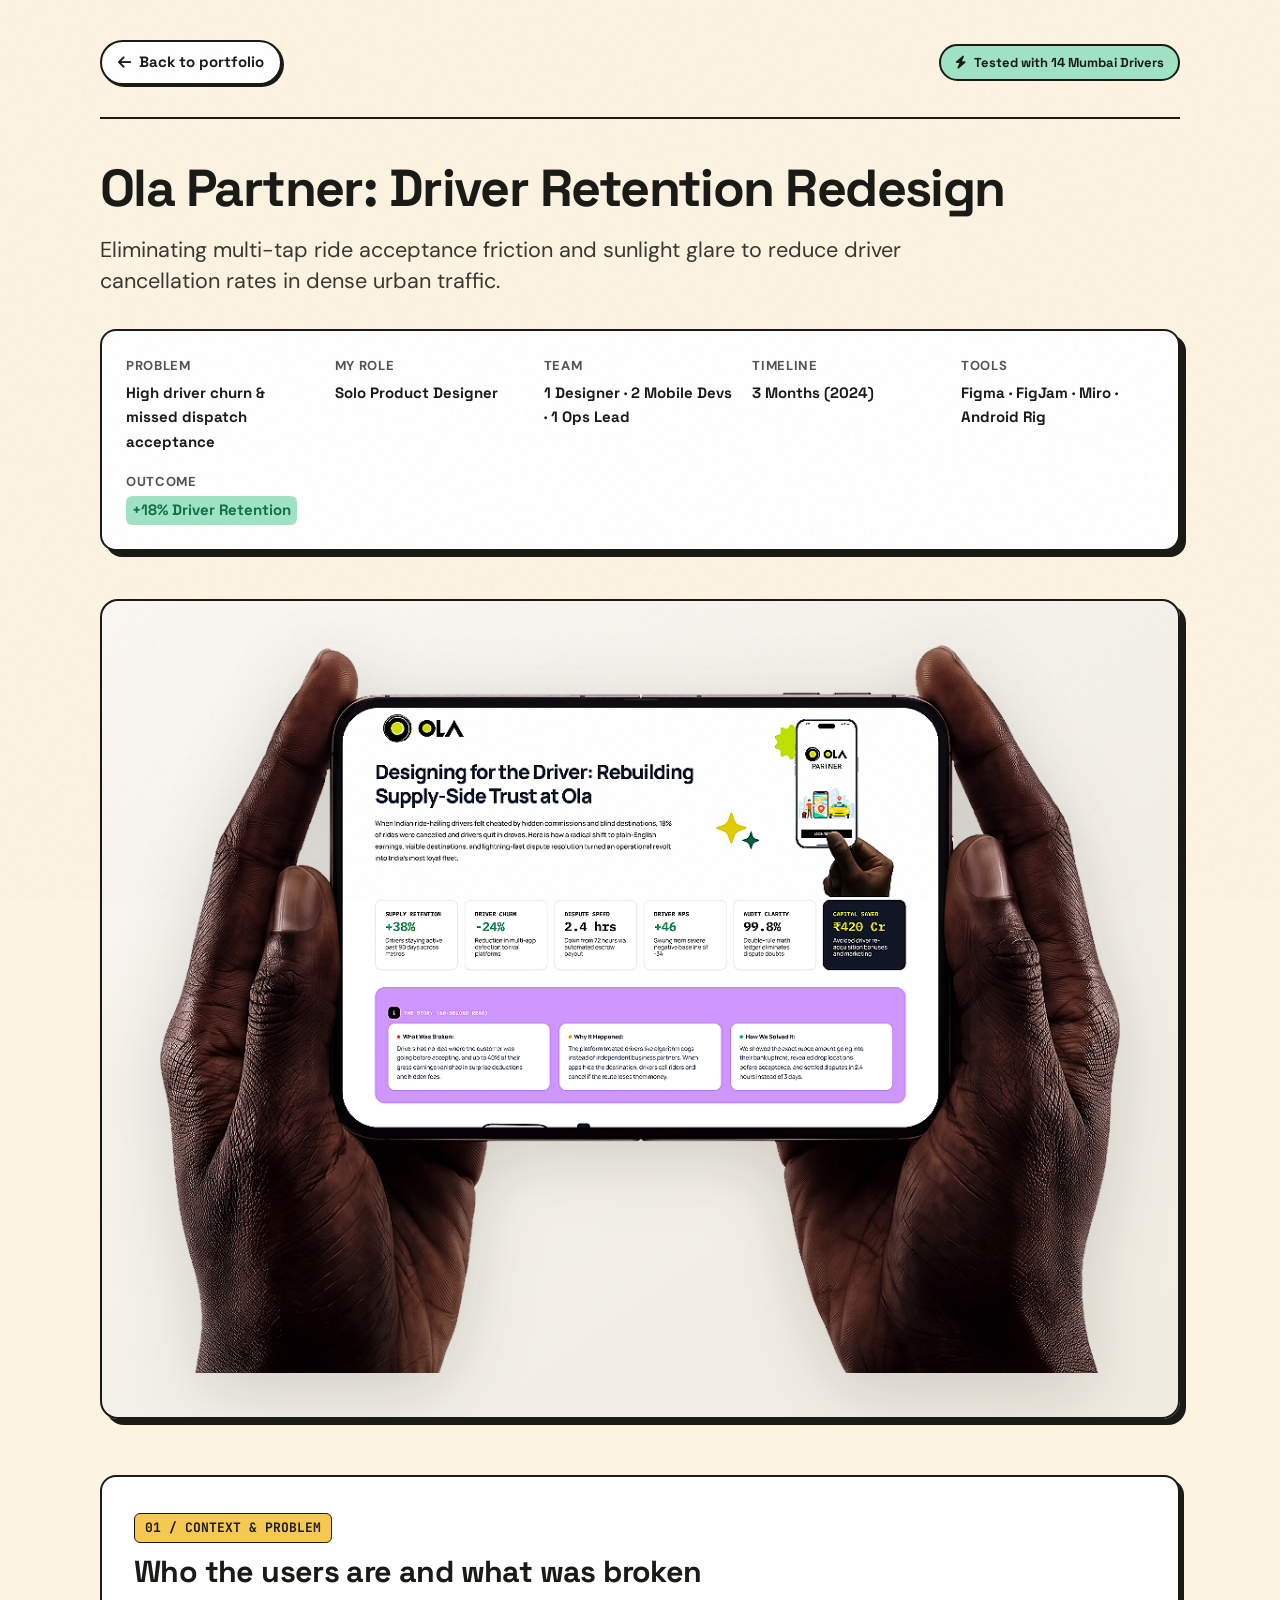
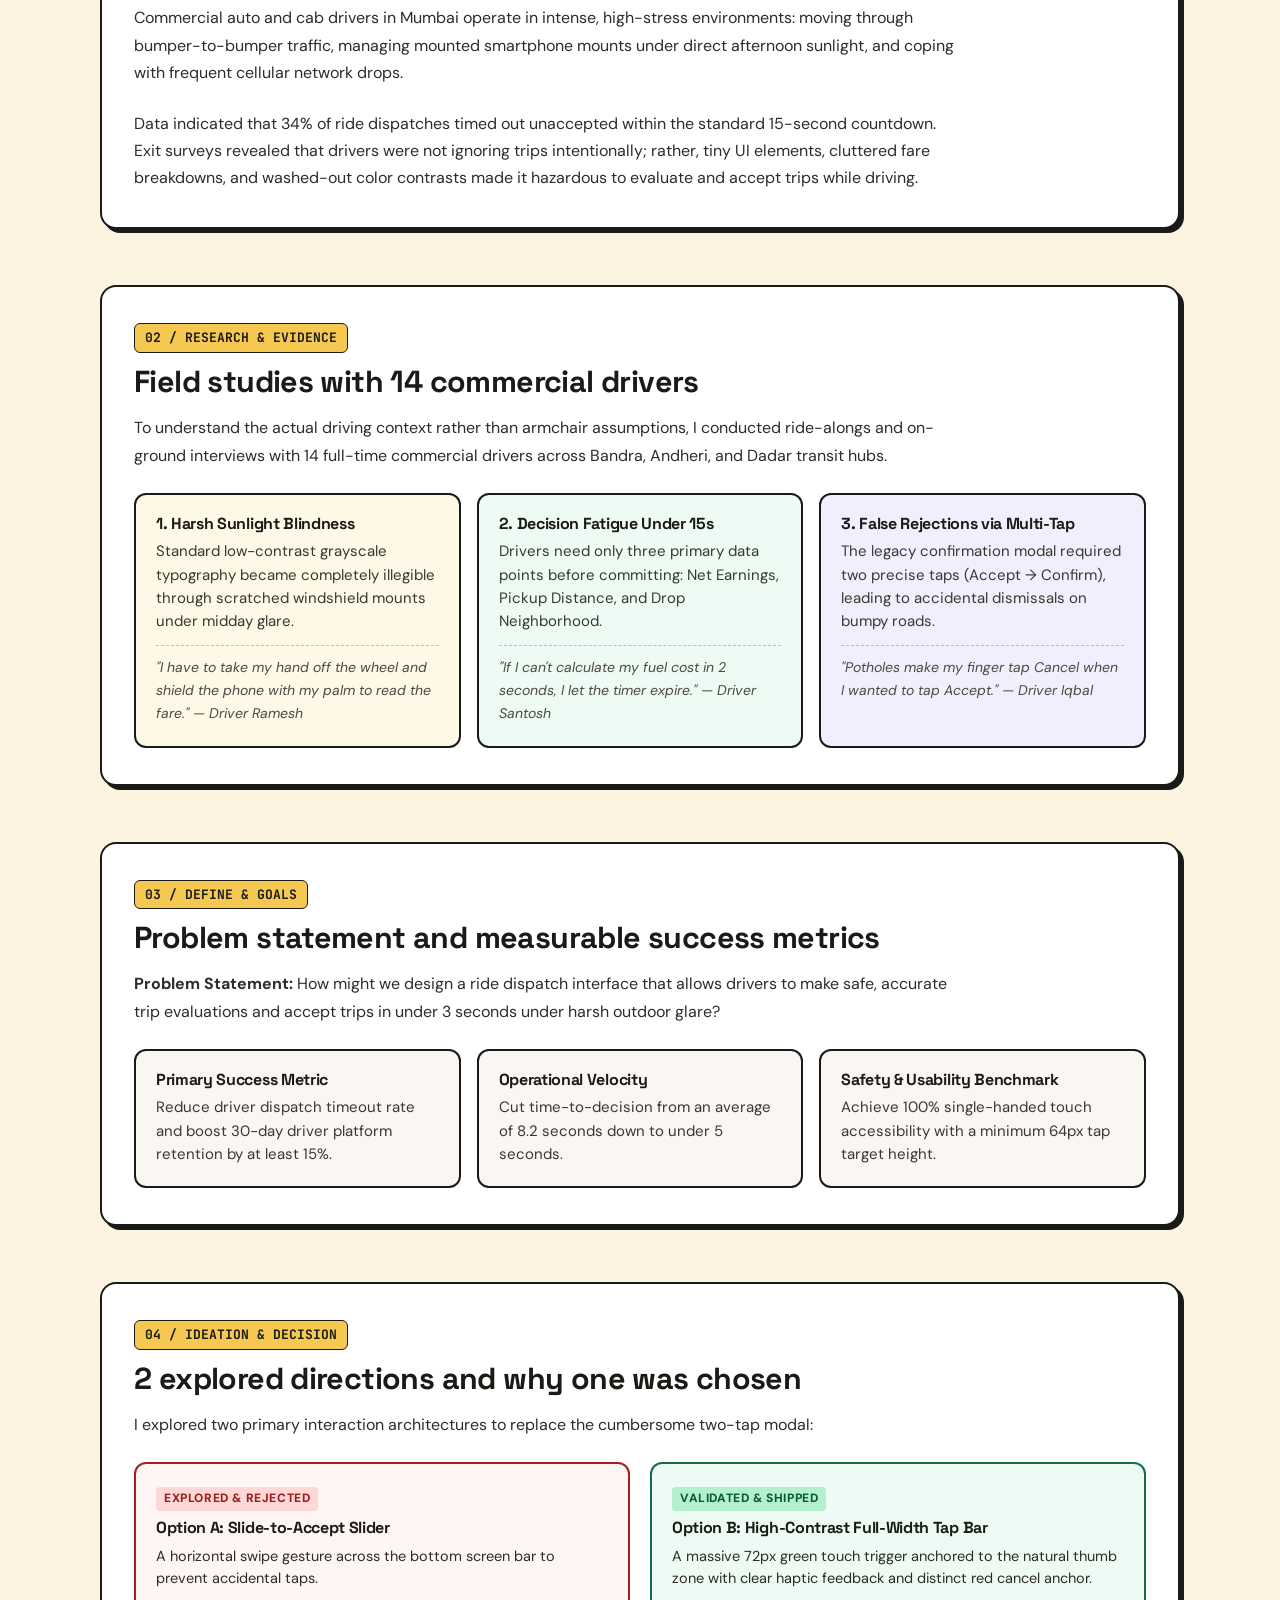
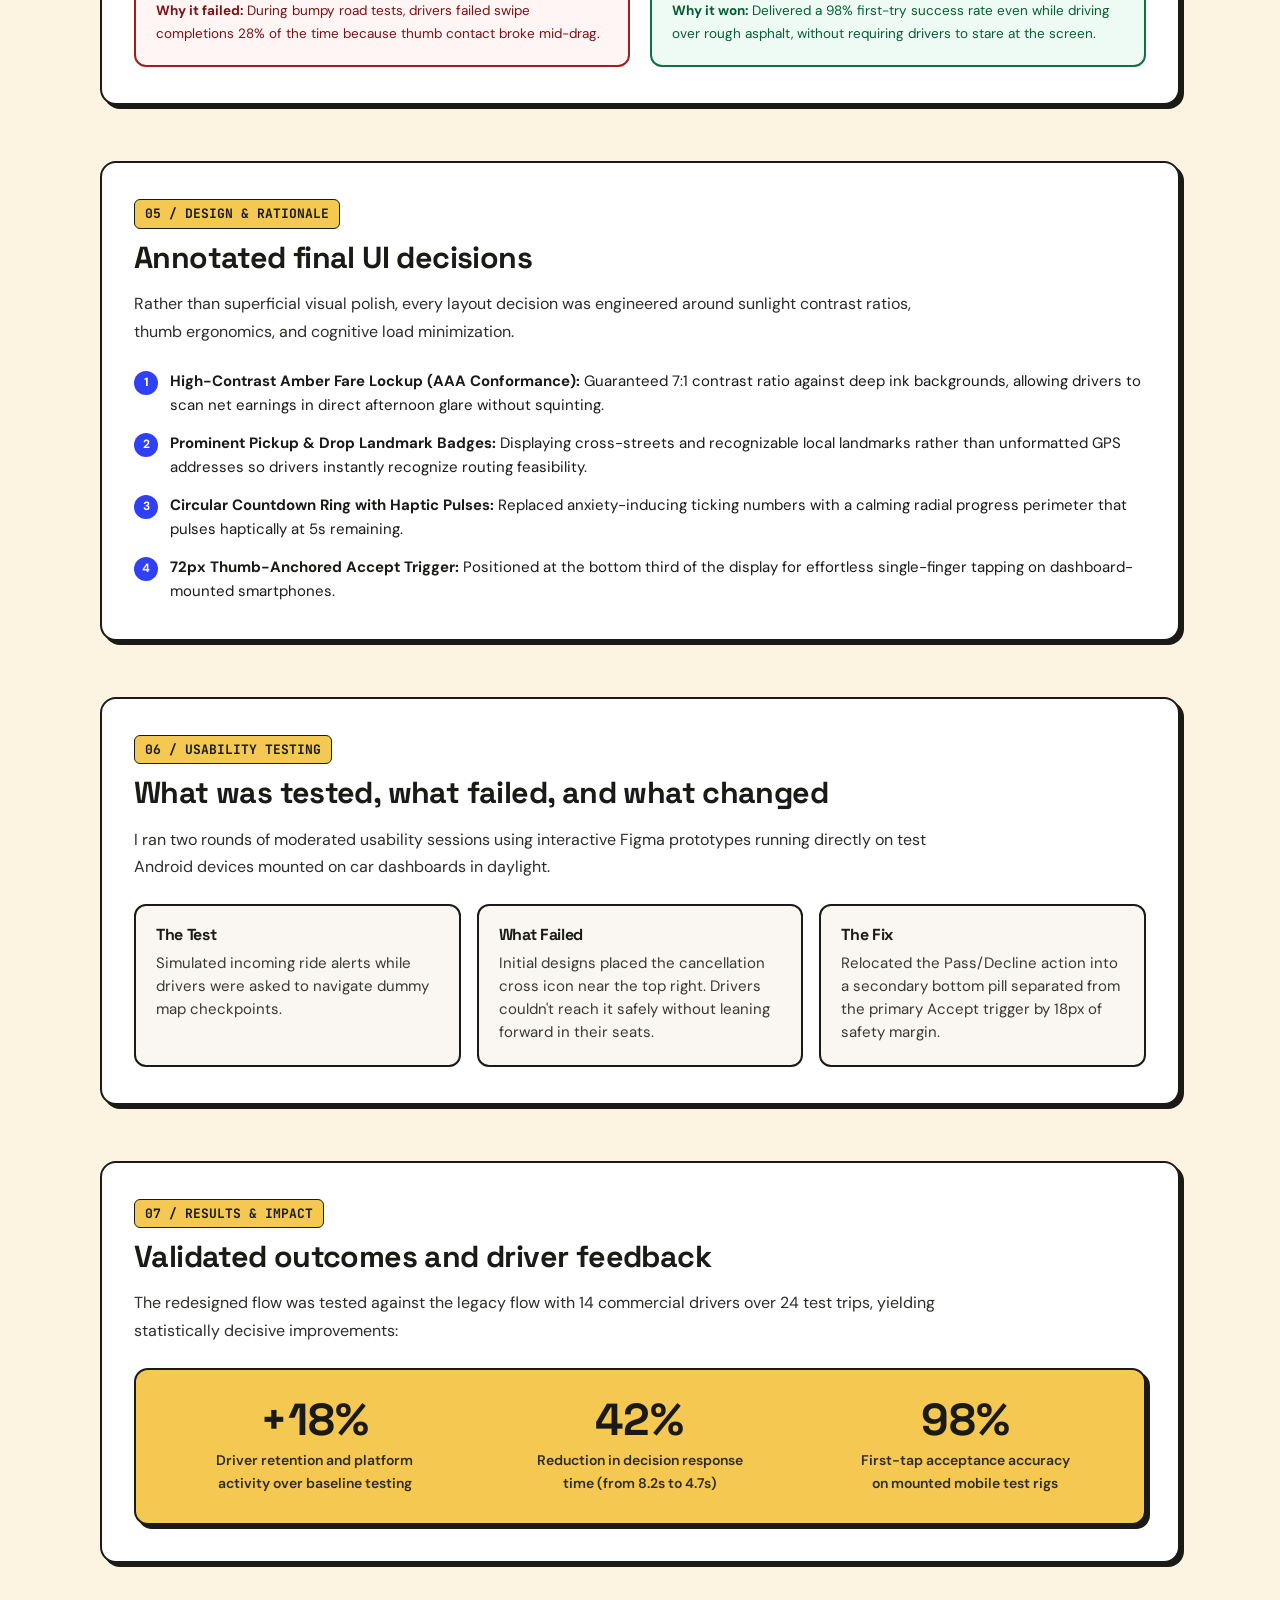
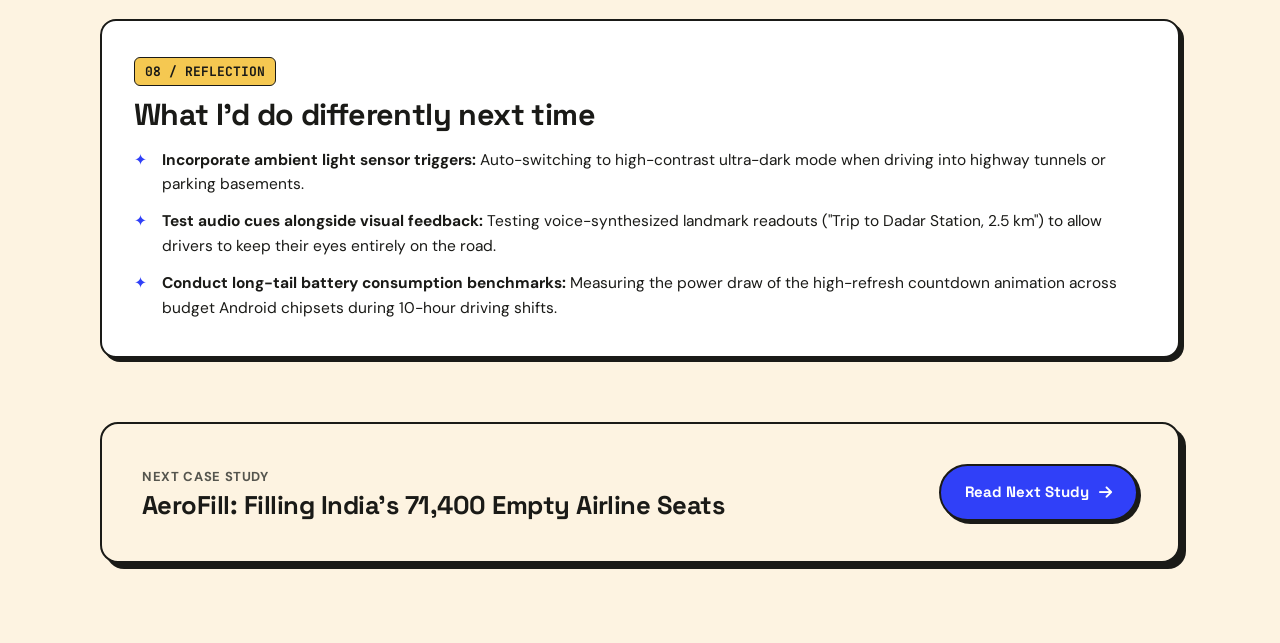
==== commit 8dd021ba: "Initial commit from Antigravity" ====
--- a/ola-partner.html
+++ b/ola-partner.html
@@ -156,14 +156,32 @@
       border-radius: 18px;
       overflow: hidden;
       box-shadow: 6px 6px 0 var(--ink, #1A1A17);
-      background: #FFFFFF;
+      background: linear-gradient(145deg, #F9F7F2 0%, #EFEBE1 100%);
+      display: flex;
+      align-items: center;
+      justify-content: center;
+      padding: clamp(20px, 4vw, 44px);
     }
 
     .cs-lead-media img {
       width: 100%;
+      max-width: 960px;
       height: auto;
       display: block;
-      object-fit: cover;
+      object-fit: contain;
+      filter: drop-shadow(0 16px 36px rgba(26, 26, 23, 0.16));
+      image-rendering: -webkit-optimize-contrast;
+      image-rendering: high-quality;
+    }
+
+    [data-theme="dark"] .cs-lead-media {
+      background: linear-gradient(145deg, #1C1C18 0%, #12120F 100%) !important;
+      border-color: #FAF7F2 !important;
+      box-shadow: 6px 6px 0 #FAF7F2 !important;
+    }
+
+    [data-theme="dark"] .cs-lead-media img {
+      filter: drop-shadow(0 20px 42px rgba(0, 0, 0, 0.7)) !important;
     }
 
     /* Section Architecture */
@@ -528,10 +546,7 @@
 
       <!-- Lead Real UI Mockup Frame -->
       <div class="cs-lead-media">
-        <picture>
-          <source srcset="ola_partner_preview.webp" type="image/webp">
-          <img src="ola_partner_preview.png" alt="Ola Partner Driver App high-contrast single-tap ride acceptance screen interface" width="1120" height="680" fetchpriority="high">
-        </picture>
+        <img src="ola_partner_preview.png" alt="Ola Partner Driver App high-contrast single-tap ride acceptance screen interface" width="1120" height="680" fetchpriority="high">
       </div>
     </section>
 
@@ -729,9 +744,9 @@
     <nav class="cs-next-footer" aria-label="Next Case Study Navigation">
       <div>
         <div class="cs-next-label">Next Case Study</div>
-        <h3 class="cs-next-title">IndiGo: Frictionless Flight Booking Flow</h3>
+        <h3 class="cs-next-title">AeroFill: Filling India's 71,400 Empty Airline Seats</h3>
       </div>
-      <a href="https://indigocase-study.my.canva.site/copy-of-case-study-template-website-based-on-study" target="_blank" rel="noopener noreferrer" class="cs-btn-next" aria-label="View IndiGo Flight Flow case study (opens in new tab)">
+      <a href="https://dt019107.github.io/Case-Study-Why-do-71-400-airplane-seats-fly-empty-every-day-in-India-/" target="_blank" rel="noopener noreferrer" class="cs-btn-next" aria-label="View AeroFill Aviation Standby Systems case study (opens in new tab)">
         <span>Read Next Study</span>
         <i class="fa-solid fa-arrow-right" aria-hidden="true"></i>
       </a>
--- a/tokens.css
+++ b/tokens.css
@@ -6,7 +6,7 @@
    ============================================================ */
 
 /* ── GOOGLE FONTS ─────────────────────────────────────────── */
-@import url('https://fonts.googleapis.com/css2?family=Space+Grotesk:wght@500;600;700;800&family=DM+Sans:ital,opsz,wght@0,9..40,400;0,9..40,500;0,9..40,600;0,9..40,700;1,9..40,400&family=Caveat:wght@400;600;700&display=swap');
+@import url('https://fonts.googleapis.com/css2?family=Space+Grotesk:wght@500;600;700;800&family=DM+Sans:ital,opsz,wght@0,9..40,400;0,9..40,500;0,9..40,600;0,9..40,700;1,9..40,400&family=Caveat:wght@400;600;700&family=Kalam:wght@400;700&display=swap');
 
 /* ── FIGMA IMPORTED FONTS ──────────────────────────────────── */
 @font-face {
@@ -81,7 +81,7 @@
   --font-display: 'Space Grotesk', system-ui, sans-serif;
   --font-body: 'DM Sans', system-ui, sans-serif;
   --font-serif: 'Newsreader', Georgia, serif;
-  --font-hand: 'Caveat', cursive;
+  --font-hand: 'Kalam', 'Caveat', cursive, sans-serif;
 
   /* ── Fluid Type Scale ── */
   --text-xs: clamp(0.8rem, 1.3vw, 0.875rem);
@@ -237,15 +237,17 @@
 }
 
 [data-theme="dark"] p {
-  color: #DCD8CF;
+  color: #EDE8DF;
 }
 
 /* Base text contrast across common layouts */
 [data-theme="dark"] .hero-bio,
 [data-theme="dark"] .hero-subline,
 [data-theme="dark"] .section-desc,
-[data-theme="dark"] .tl-desc {
-  color: #E2DFD8 !important;
+[data-theme="dark"] .tl-desc,
+[data-theme="dark"] .about-lead,
+[data-theme="dark"] .contact-lead {
+  color: #EDE9E1 !important;
 }
 
 [data-theme="dark"] .hero-title {
@@ -266,18 +268,38 @@
 }
 
 [data-theme="dark"] .editorial-accent {
-  color: inherit;
+  color: #FAF7F2 !important;
 }
 
 /* ── Universal Contrast Shield for Pastel Containers in Dark Mode ── */
-/* When any container has a pastel background (Yellow, Mint, Lavender, Pink, Cream),
+/* Bright Pastel Containers (Yellow, Mint, Lavender, Pink):
    force all typography, labels, and borders to jet ink (#0E0E0C) for AAA readability */
 [data-theme="dark"] .nb-card--yellow,
 [data-theme="dark"] .nb-card--mint,
 [data-theme="dark"] .nb-card--lavender,
-[data-theme="dark"] .nb-card--pink,
+[data-theme="dark"] .nb-card--pink {
+  border-color: #0E0E0C !important;
+}
+
+/* Cream Cards in Dark Mode become crisp dark elevated surface cards */
 [data-theme="dark"] .nb-card--cream {
-  border-color: #0E0E0C !important;
+  background: #181814 !important;
+  border: 2px solid #FAF7F2 !important;
+  box-shadow: 5px 5px 0 #FAF7F2 !important;
+  color: #FAF7F2 !important;
+}
+
+[data-theme="dark"] .nb-card--cream h1,
+[data-theme="dark"] .nb-card--cream h2,
+[data-theme="dark"] .nb-card--cream h3,
+[data-theme="dark"] .nb-card--cream h4,
+[data-theme="dark"] .nb-card--cream h5,
+[data-theme="dark"] .nb-card--cream h6 {
+  color: #FAF7F2 !important;
+}
+
+[data-theme="dark"] .nb-card--cream p {
+  color: #EDE8DF !important;
 }
 
 [data-theme="dark"] .nb-card--yellow h1,
@@ -2819,32 +2841,95 @@
 /* ── Handwritten Greeting ── */
 .hero-greeting-wrap {
   margin-bottom: 8px;
+  min-height: 42px;
+  display: flex;
+  align-items: center;
 }
 
 .hero-hand-greeting {
   font-family: var(--font-hand);
-  font-size: 1.65rem;
+  font-size: 1.75rem;
   font-weight: 700;
   color: var(--ink);
   line-height: 1.2;
   display: inline-flex;
   align-items: center;
-  gap: 6px;
-}
-
+  position: relative;
+  min-height: 38px;
+}
+
+.greeting-item {
+  display: none !important;
+  align-items: center;
+  gap: 8px;
+  white-space: nowrap;
+}
+
+.greeting-item.is-active {
+  display: inline-flex !important;
+  animation: greetingPopIn 0.35s cubic-bezier(0.16, 1, 0.3, 1) forwards;
+}
+
+.greeting-item.is-leaving {
+  display: inline-flex !important;
+  animation: greetingPopOut 0.25s cubic-bezier(0.16, 1, 0.3, 1) forwards;
+}
+
+@keyframes greetingPopIn {
+  from {
+    opacity: 0;
+    transform: translateY(12px) scale(0.96);
+  }
+  to {
+    opacity: 1;
+    transform: translateY(0) scale(1);
+  }
+}
+
+@keyframes greetingPopOut {
+  from {
+    opacity: 1;
+    transform: translateY(0) scale(1);
+  }
+  to {
+    opacity: 0;
+    transform: translateY(-12px) scale(0.96);
+  }
+}
+
+@media (prefers-reduced-motion: reduce) {
+  .greeting-item.is-active,
+  .greeting-item.is-leaving {
+    animation: none !important;
+  }
+}
+
+.namaste-emoji,
 .wave-emoji {
   display: inline-block;
   transform-origin: 70% 70%;
 }
 
+@keyframes namaste-gesture {
+  0%, 100% {
+    transform: translateY(0) scale(1);
+  }
+  50% {
+    transform: translateY(-3px) scale(1.15);
+  }
+}
+
+.greeting-item.is-active .namaste-emoji {
+  animation: namaste-gesture 1.8s ease-in-out infinite;
+}
+
 @media (prefers-reduced-motion: no-preference) {
-  .wave-emoji {
+  .greeting-item.is-active .wave-emoji {
     animation: wave-hand 2s ease-in-out infinite;
   }
 }
 
 @keyframes wave-hand {
-
   0%,
   60%,
   100% {
@@ -5413,6 +5498,17 @@
   background: #F8A4C8 !important;
 }
 
+[data-theme="dark"] .neo-project-card.nb-card--cream,
+[data-theme="dark"] .neo-project-card.nb-card--cream .card-body {
+  background: #FFFDF8 !important;
+  border-color: #0E0E0C !important;
+  color: #0E0E0C !important;
+}
+
+[data-theme="dark"] .neo-project-card .card-cover-wrap {
+  border-bottom-color: #0E0E0C !important;
+}
+
 [data-theme="dark"] .neo-project-card .project-num {
   background: #0E0E0C !important;
   color: #FAF7F2 !important;
@@ -5531,7 +5627,8 @@
 
 /* Tier 3: Visual Design & Branding Showcase */
 [data-theme="dark"] .tier-sublabel {
-  color: #AFAAA0 !important;
+  color: #EDE8DF !important;
+  font-weight: 600;
 }
 
 [data-theme="dark"] .visual-showcase-card {
@@ -5664,6 +5761,358 @@
   color: #0E0E0C !important;
   border-color: #FFDF4A !important;
   box-shadow: 8px 8px 0 #FAF7F2 !important;
+}
+
+/* ── Other Work Cards in Dark Mode ── */
+[data-theme="dark"] .other-work-card.nb-card--cream {
+  background: #181814 !important;
+  border: 2px solid #FAF7F2 !important;
+  box-shadow: 5px 5px 0 #FAF7F2 !important;
+  color: #FAF7F2 !important;
+}
+
+[data-theme="dark"] .other-work-card.nb-card--cream .other-work-title {
+  color: #FAF7F2 !important;
+}
+
+[data-theme="dark"] .other-work-card.nb-card--cream .other-work-desc {
+  color: #EDE8DF !important;
+}
+
+[data-theme="dark"] .other-work-card.nb-card--cream .other-work-year {
+  color: #FFDF4A !important;
+}
+
+[data-theme="dark"] .other-work-card.nb-card--cream .other-work-cta {
+  color: #5C6CFF !important;
+}
+
+[data-theme="dark"] .other-work-card.nb-card--cream .nb-pill {
+  background: #252520 !important;
+  color: #FAF7F2 !important;
+  border: 1.5px solid #FAF7F2 !important;
+}
+
+[data-theme="dark"] .other-work-card.nb-card--cream .other-work-thumb {
+  border-color: #FAF7F2 !important;
+}
+
+[data-theme="dark"] .other-work-card.nb-card--lavender {
+  background: #C4B0FF !important;
+  border: 2px solid #0E0E0C !important;
+  box-shadow: 5px 5px 0 #FAF7F2 !important;
+  color: #0E0E0C !important;
+}
+
+[data-theme="dark"] .other-work-card.nb-card--lavender .other-work-title {
+  color: #0E0E0C !important;
+  font-weight: 800 !important;
+}
+
+[data-theme="dark"] .other-work-card.nb-card--lavender .other-work-desc {
+  color: #1A1A17 !important;
+  font-weight: 600 !important;
+}
+
+[data-theme="dark"] .other-work-card.nb-card--lavender .other-work-year {
+  color: #0E0E0C !important;
+  font-weight: 700 !important;
+}
+
+[data-theme="dark"] .other-work-card.nb-card--lavender .other-work-cta {
+  color: #1C2CCB !important;
+  font-weight: 800 !important;
+}
+
+[data-theme="dark"] .other-work-card.nb-card--lavender .nb-pill {
+  background: #0E0E0C !important;
+  color: #FAF7F2 !important;
+  border: 1.5px solid #0E0E0C !important;
+  font-weight: 700 !important;
+}
+
+[data-theme="dark"] .other-work-card.nb-card--lavender .other-work-thumb {
+  border-color: #0E0E0C !important;
+}
+
+/* ── Skills & Toolkit Section High Contrast in Dark Mode ── */
+[data-theme="dark"] .sc-card.nb-card--cream {
+  background: #181814 !important;
+  border: 2px solid #FAF7F2 !important;
+  box-shadow: 5px 5px 0 #FAF7F2 !important;
+}
+
+[data-theme="dark"] .sc-card.nb-card--yellow {
+  background: #FFDF4A !important;
+  border: 2px solid #0E0E0C !important;
+  box-shadow: 5px 5px 0 #FAF7F2 !important;
+}
+
+[data-theme="dark"] .sc-card.nb-card--mint {
+  background: #4EE39B !important;
+  border: 2px solid #0E0E0C !important;
+  box-shadow: 5px 5px 0 #FAF7F2 !important;
+}
+
+/* Yellow & Mint Skills Cards (Pastel surfaces) */
+[data-theme="dark"] .sc-card.nb-card--yellow .sc-title,
+[data-theme="dark"] .sc-card.nb-card--mint .sc-title {
+  color: #0E0E0C !important;
+  font-weight: 800 !important;
+}
+
+[data-theme="dark"] .sc-card.nb-card--yellow .sc-tag,
+[data-theme="dark"] .sc-card.nb-card--mint .sc-tag {
+  color: #0E0E0C !important;
+  font-weight: 800 !important;
+  opacity: 0.9;
+}
+
+[data-theme="dark"] .sc-card.nb-card--yellow .sc-header,
+[data-theme="dark"] .sc-card.nb-card--mint .sc-header {
+  border-bottom-color: rgba(14, 14, 12, 0.25) !important;
+}
+
+[data-theme="dark"] .sc-card.nb-card--yellow .sc-icon,
+[data-theme="dark"] .sc-card.nb-card--mint .sc-icon {
+  background: #0E0E0C !important;
+  color: #FAF7F2 !important;
+  border: 1.5px solid #0E0E0C !important;
+}
+
+[data-theme="dark"] .sc-card.nb-card--yellow .sc-pill,
+[data-theme="dark"] .sc-card.nb-card--mint .sc-pill {
+  background: #FFFFFF !important;
+  border: 1.5px solid #0E0E0C !important;
+  box-shadow: 2px 2px 0 #0E0E0C !important;
+}
+
+[data-theme="dark"] .sc-card.nb-card--yellow .sc-pill-icon,
+[data-theme="dark"] .sc-card.nb-card--mint .sc-pill-icon {
+  background: #0E0E0C !important;
+  border-color: #0E0E0C !important;
+  color: #FAF7F2 !important;
+}
+
+[data-theme="dark"] .sc-card.nb-card--yellow .method-glyph svg,
+[data-theme="dark"] .sc-card.nb-card--mint .method-glyph svg {
+  stroke: #FAF7F2 !important;
+}
+
+[data-theme="dark"] .sc-card.nb-card--yellow .sc-pill-name,
+[data-theme="dark"] .sc-card.nb-card--mint .sc-pill-name {
+  color: #0E0E0C !important;
+  font-weight: 800 !important;
+}
+
+[data-theme="dark"] .sc-card.nb-card--yellow .sc-pill-sub,
+[data-theme="dark"] .sc-card.nb-card--mint .sc-pill-sub {
+  color: #2D2D2A !important;
+  font-weight: 600 !important;
+}
+
+/* Cream/Dark Cards in Skills */
+[data-theme="dark"] .sc-card.nb-card--cream .sc-header {
+  border-bottom-color: rgba(250, 247, 242, 0.25) !important;
+}
+
+[data-theme="dark"] .sc-card.nb-card--cream .sc-title {
+  color: #FAF7F2 !important;
+  font-weight: 800 !important;
+}
+
+[data-theme="dark"] .sc-card.nb-card--cream .sc-tag {
+  color: #FFDF4A !important;
+  font-weight: 800 !important;
+}
+
+[data-theme="dark"] .sc-card.nb-card--cream .sc-icon {
+  background: #252520 !important;
+  color: #FAF7F2 !important;
+  border: 1.5px solid #FAF7F2 !important;
+}
+
+[data-theme="dark"] .sc-card.nb-card--cream .sc-pill {
+  background: #252520 !important;
+  border: 1.5px solid rgba(250, 247, 242, 0.35) !important;
+  box-shadow: 2px 2px 0 rgba(0, 0, 0, 0.5) !important;
+}
+
+[data-theme="dark"] .sc-card.nb-card--cream .sc-pill:hover {
+  background: #303028 !important;
+  border-color: #FAF7F2 !important;
+  box-shadow: 3px 3px 0 #FFDF4A !important;
+}
+
+[data-theme="dark"] .sc-card.nb-card--cream .sc-pill-name {
+  color: #FAF7F2 !important;
+  font-weight: 700 !important;
+}
+
+[data-theme="dark"] .sc-card.nb-card--cream .sc-pill-sub {
+  color: #EDE8DF !important;
+  font-weight: 500 !important;
+}
+
+[data-theme="dark"] .sc-card.nb-card--cream .sc-pill-icon {
+  background: #181814 !important;
+  border-color: rgba(250, 247, 242, 0.3) !important;
+}
+
+/* Card 04 AI Prototyping Card specifics */
+[data-theme="dark"] .sc-pill--ide {
+  background: #0E0E0C !important;
+  border-color: #0E0E0C !important;
+  box-shadow: 2px 2px 0 #0E0E0C !important;
+}
+
+[data-theme="dark"] .sc-pill--ide .sc-pill-name {
+  color: #FFFFFF !important;
+  font-weight: 800 !important;
+}
+
+[data-theme="dark"] .sc-pill--ide .sc-pill-sub {
+  color: #DDE2FE !important;
+}
+
+[data-theme="dark"] .sc-vibe-note {
+  background: rgba(14, 14, 12, 0.12) !important;
+  border-color: #0E0E0C !important;
+  color: #0E0E0C !important;
+  font-weight: 600 !important;
+}
+
+
+
+/* ── 14A. DARK MODE: RESTRUCTURED PROCESS PIPELINE & 4 CARDS ── */
+[data-theme="dark"] .process-pipeline-wrap {
+  background: #1C1C18 !important;
+  border-color: #FAF7F2 !important;
+  box-shadow: 4px 4px 0 #FAF7F2 !important;
+}
+
+[data-theme="dark"] .pipeline-step-item {
+  background: #252520 !important;
+  color: #FAF7F2 !important;
+  border-color: rgba(250, 247, 242, 0.4) !important;
+  box-shadow: 2px 2px 0 #FAF7F2 !important;
+}
+
+[data-theme="dark"] .pipeline-step-item.is-active {
+  background: #FFDF4A !important;
+  color: #0E0E0C !important;
+  border-color: #FAF7F2 !important;
+}
+
+[data-theme="dark"] .pipeline-step-item.is-active .pipeline-step-num {
+  background: #0E0E0C !important;
+  color: #FAF7F2 !important;
+}
+
+[data-theme="dark"] .pipeline-step-num {
+  background: #FAF7F2 !important;
+  color: #0E0E0C !important;
+}
+
+[data-theme="dark"] .pipeline-step-arrow {
+  color: #FAF7F2 !important;
+  opacity: 0.8 !important;
+}
+
+/* 4 Process Cards Dark Mode */
+[data-theme="dark"] .process-card {
+  background: #1A1A16 !important;
+  border: 2px solid #FAF7F2 !important;
+  box-shadow: 4px 4px 0 #FAF7F2 !important;
+}
+
+[data-theme="dark"] .process-card:hover {
+  box-shadow: 6px 6px 0 #FFDF4A !important;
+}
+
+[data-theme="dark"] .process-card--discover {
+  border-top: 5px solid #FFDF4A !important;
+}
+
+[data-theme="dark"] .process-card--define {
+  border-top: 5px solid #7B8BFF !important;
+}
+
+[data-theme="dark"] .process-card--design {
+  border-top: 5px solid #C4B0FF !important;
+}
+
+[data-theme="dark"] .process-card--deliver {
+  border-top: 5px solid #4EE39B !important;
+}
+
+[data-theme="dark"] .pc-phase {
+  color: #FAF7F2 !important;
+}
+
+[data-theme="dark"] .pc-timeline {
+  background: #252520 !important;
+  color: #FAF7F2 !important;
+  border-color: #FAF7F2 !important;
+  box-shadow: 1.5px 1.5px 0 #FAF7F2 !important;
+}
+
+[data-theme="dark"] .process-card--discover .pc-focus {
+  color: #FFDF4A !important;
+}
+
+[data-theme="dark"] .process-card--define .pc-focus {
+  color: #7B8BFF !important;
+}
+
+[data-theme="dark"] .process-card--design .pc-focus {
+  color: #C4B0FF !important;
+}
+
+[data-theme="dark"] .process-card--deliver .pc-focus {
+  color: #4EE39B !important;
+}
+
+[data-theme="dark"] .pc-summary {
+  color: #EDE8DF !important;
+}
+
+[data-theme="dark"] .pc-tag {
+  background: #252520 !important;
+  color: #FAF7F2 !important;
+  border-color: rgba(250, 247, 242, 0.3) !important;
+}
+
+[data-theme="dark"] .pc-tag:hover {
+  border-color: #FAF7F2 !important;
+}
+
+[data-theme="dark"] .process-card--discover .pc-tag i {
+  color: #FFDF4A !important;
+}
+
+[data-theme="dark"] .process-card--define .pc-tag i {
+  color: #7B8BFF !important;
+}
+
+[data-theme="dark"] .process-card--design .pc-tag i {
+  color: #C4B0FF !important;
+}
+
+[data-theme="dark"] .process-card--deliver .pc-tag i {
+  color: #4EE39B !important;
+}
+
+[data-theme="dark"] .pc-footer {
+  border-top-color: rgba(250, 247, 242, 0.2) !important;
+}
+
+[data-theme="dark"] .pc-link {
+  color: #7B8BFF !important;
+}
+
+[data-theme="dark"] .pc-link:hover {
+  color: #FFDF4A !important;
 }
 
 /* ── HOW I SHIP: Refined Skills & Tool Stack System ── */
@@ -6049,130 +6498,154 @@
   }
 }
 
-/* ── DARK MODE OVERRIDES FOR HOW I SHIP ── */
-[data-theme="dark"] .workflow-strip-label {
+/* ── 14B. DARK MODE: REBUILT SKILLS & RECRUITER STRIP ── */
+[data-theme="dark"] .recruiter-chip {
+  background: #1C1C18 !important;
+  border-color: #FAF7F2 !important;
+  box-shadow: 3px 3px 0 #FAF7F2 !important;
+}
+
+[data-theme="dark"] .recruiter-chip:hover {
+  box-shadow: 4.5px 4.5px 0 #FFDF4A !important;
+}
+
+[data-theme="dark"] .rc-title {
   color: #FAF7F2 !important;
-  font-weight: 700;
-}
-
-[data-theme="dark"] .stage-pill {
-  background: #1A1A17 !important;
+}
+
+[data-theme="dark"] .rc-desc {
+  color: #DCD8CF !important;
+}
+
+/* Skills Category Filter Nav */
+[data-theme="dark"] .skills-tab-btn {
+  background: #1C1C18 !important;
   color: #FAF7F2 !important;
   border-color: #FAF7F2 !important;
-  box-shadow: 3.5px 3.5px 0 #FAF7F2 !important;
-}
-
-[data-theme="dark"] .stage-pill:hover {
-  background: #FFDF4A !important;
-  color: #141412 !important;
-}
-
-[data-theme="dark"] .stage-pill.is-active {
-  background: #3D4FF8 !important;
+  box-shadow: 2px 2px 0 #FAF7F2 !important;
+}
+
+[data-theme="dark"] .skills-tab-btn:hover {
+  background: #252520 !important;
+  box-shadow: 3.5px 3.5px 0 #FFDF4A !important;
+}
+
+[data-theme="dark"] .skills-tab-btn.is-active {
+  background: #3040F8 !important;
   color: #FFFFFF !important;
-  box-shadow: 4px 4px 0 #FAF7F2 !important;
-}
-
-[data-theme="dark"] .stage-num {
-  background: rgba(250, 247, 242, 0.16) !important;
+  border-color: #FAF7F2 !important;
+  box-shadow: 3px 3px 0 #FAF7F2 !important;
+}
+
+/* 4 Capability Cards */
+[data-theme="dark"] .sc-card {
+  background: #1A1A16 !important;
+  border: 2.5px solid #FAF7F2 !important;
+  box-shadow: 5px 5px 0 #FAF7F2 !important;
+}
+
+[data-theme="dark"] .sc-card:hover {
+  box-shadow: 8px 8px 0 #FAF7F2 !important;
+}
+
+[data-theme="dark"] .sc-card--strategy {
+  border-top: 5px solid #FFDF4A !important;
+}
+
+[data-theme="dark"] .sc-card--craft {
+  border-top: 5px solid #7B8BFF !important;
+}
+
+[data-theme="dark"] .sc-card--motion {
+  border-top: 5px solid #C4B0FF !important;
+}
+
+[data-theme="dark"] .sc-card--code {
+  border-top: 5px solid #4EE39B !important;
+}
+
+[data-theme="dark"] .sc-header {
+  border-bottom-color: rgba(250, 247, 242, 0.2) !important;
+}
+
+[data-theme="dark"] .sc-tag {
+  color: #7B8BFF !important;
+}
+
+[data-theme="dark"] .sc-title {
   color: #FAF7F2 !important;
-  opacity: 1 !important;
-}
-
-[data-theme="dark"] .stage-pill.is-active .stage-num {
-  background: rgba(255, 255, 255, 0.3) !important;
-  color: #FFFFFF !important;
-}
-
-[data-theme="dark"] .skills-quad-card {
-  border-color: #0E0E0C !important;
-  box-shadow: 6px 6px 0 #FAF7F2 !important;
-}
-
-[data-theme="dark"] .skills-quad-card:hover {
-  box-shadow: 10px 10px 0 #FAF7F2 !important;
-}
-
-[data-theme="dark"] .skills-quad-card.nb-card--yellow {
-  background: #FFDF4A !important;
-}
-
-[data-theme="dark"] .skills-quad-card.nb-card--mint {
-  background: #4EE39B !important;
-}
-
-[data-theme="dark"] .skills-quad-card.nb-card--lavender {
-  background: #C4B0FF !important;
-}
-
-[data-theme="dark"] .skills-quad-card--build {
-  background: #F8A4C8 !important;
-}
-
-[data-theme="dark"] .skills-card-badge {
-  background: #0E0E0C !important;
-  color: #FAF7F2 !important;
-  border-color: #0E0E0C !important;
-}
-
-[data-theme="dark"] .skills-card-title {
-  color: #0E0E0C !important;
-  font-weight: 800 !important;
-}
-
-[data-theme="dark"] .skills-card-desc {
-  color: #1A1A17 !important;
-  font-weight: 500 !important;
-  opacity: 1 !important;
-}
-
-[data-theme="dark"] .skill-tool-pill {
-  background: #FFFFFF !important;
-  color: #141412 !important;
-  border-color: #0E0E0C !important;
-  box-shadow: 3px 3px 0 #0E0E0C !important;
-}
-
-[data-theme="dark"] .skill-tool-pill .tool-icon {
-  color: #141412 !important;
-}
-
-[data-theme="dark"] .usage-badge {
-  color: #0E0E0C !important;
-  border-color: #0E0E0C !important;
-  font-weight: 800 !important;
-}
-
-[data-theme="dark"] .usage-badge--daily {
-  background: #FFDF4A !important;
-}
-
-[data-theme="dark"] .usage-badge--regular {
-  background: #4EE39B !important;
-}
-
-[data-theme="dark"] .usage-badge--learning {
-  background: #C4B0FF !important;
-}
-
-[data-theme="dark"] .tool-tooltip {
-  background: #0E0E0C !important;
+}
+
+[data-theme="dark"] .sc-icon {
+  background: #252520 !important;
   color: #FAF7F2 !important;
   border-color: #FAF7F2 !important;
+  box-shadow: 2px 2px 0 #FAF7F2 !important;
+}
+
+[data-theme="dark"] .sc-summary {
+  color: #EDE8DF !important;
+}
+
+/* Skill tool item pills */
+[data-theme="dark"] .sc-pill {
+  background: #22221D !important;
+  border-color: rgba(250, 247, 242, 0.35) !important;
+  box-shadow: 2px 2px 0 rgba(0, 0, 0, 0.6) !important;
+}
+
+[data-theme="dark"] .sc-pill:hover {
+  background: #2A2A23 !important;
+  border-color: #FAF7F2 !important;
   box-shadow: 3px 3px 0 #FAF7F2 !important;
 }
 
-[data-theme="dark"] .tool-tooltip::after {
-  border-top-color: #0E0E0C !important;
-}
-
-[data-theme="dark"] .skill-tool-pill.is-stage-active {
-  box-shadow: 5px 5px 0 #0E0E0C !important;
-  border-color: #1E2DB8 !important;
-}
-
-[data-theme="dark"] .skill-tool-pill.is-stage-dimmed {
-  opacity: 0.28 !important;
+[data-theme="dark"] .sc-pill-icon {
+  background: #181814 !important;
+  color: #FAF7F2 !important;
+  border-color: rgba(250, 247, 242, 0.4) !important;
+  box-shadow: 1px 1px 0 rgba(0, 0, 0, 0.5) !important;
+}
+
+[data-theme="dark"] .sc-pill-name {
+  color: #FAF7F2 !important;
+}
+
+[data-theme="dark"] .sc-pill-sub {
+  color: #DCD8CF !important;
+}
+
+[data-theme="dark"] .sc-badge-core {
+  background: #3040F8 !important;
+  color: #FFFFFF !important;
+  border-color: #FAF7F2 !important;
+}
+
+[data-theme="dark"] .sc-pill--ide {
+  border-color: #7B8BFF !important;
+  box-shadow: 2.5px 2.5px 0 #7B8BFF !important;
+}
+
+[data-theme="dark"] .sc-vibe-note {
+  background: rgba(123, 139, 255, 0.12) !important;
+  border-color: #7B8BFF !important;
+  color: #EDE8DF !important;
+}
+
+[data-theme="dark"] .sc-vibe-note i {
+  color: #7B8BFF !important;
+}
+
+[data-theme="dark"] .sc-card-footer {
+  border-top-color: rgba(250, 247, 242, 0.2) !important;
+}
+
+[data-theme="dark"] .sc-recruiter-proof {
+  color: #FAF7F2 !important;
+}
+
+[data-theme="dark"] .sc-recruiter-proof i {
+  color: #4EE39B !important;
 }
 
 /* ── SKILLS MARQUEE: positioned outside .section ── */
--- a/styles.css
+++ b/styles.css
@@ -674,6 +674,674 @@
   }
 }
 
+/* ── 14B. RECRUITER-READY SENIOR PRODUCT DESIGNER SKILLS & TOOLKIT ── */
+.skills-section {
+  position: relative;
+  padding-top: 48px;
+}
+
+/* Recruiter Highlights Strip */
+.recruiter-highlight-strip {
+  display: grid;
+  grid-template-columns: repeat(4, 1fr);
+  gap: 14px;
+  margin-top: 28px;
+  margin-bottom: 24px;
+}
+
+.recruiter-chip {
+  display: flex;
+  align-items: center;
+  gap: 12px;
+  padding: 12px 14px;
+  background: var(--cream, #FDF3E1);
+  border: 2px solid var(--ink, #0E0E0C);
+  border-radius: var(--radius-md, 12px);
+  box-shadow: 3px 3px 0 var(--ink, #0E0E0C);
+  transition: transform 0.2s cubic-bezier(0.16, 1, 0.3, 1), box-shadow 0.2s cubic-bezier(0.16, 1, 0.3, 1);
+}
+
+.recruiter-chip:hover {
+  transform: translateY(-2px);
+  box-shadow: 4px 4px 0 var(--ink, #0E0E0C);
+}
+
+.rc-icon {
+  width: 38px;
+  height: 38px;
+  border-radius: 10px;
+  display: flex;
+  align-items: center;
+  justify-content: center;
+  font-size: 0.95rem;
+  border: 1.5px solid var(--ink, #0E0E0C);
+  box-shadow: 1.5px 1.5px 0 var(--ink, #0E0E0C);
+  flex-shrink: 0;
+}
+
+.rc-icon--blue {
+  background: #3040F8;
+  color: #FFFFFF;
+}
+
+.rc-icon--yellow {
+  background: #FFDF4A;
+  color: #0E0E0C;
+}
+
+.rc-icon--mint {
+  background: #4EE39B;
+  color: #0E0E0C;
+}
+
+.rc-icon--lavender {
+  background: #C4B0FF;
+  color: #0E0E0C;
+}
+
+.rc-body {
+  display: flex;
+  flex-direction: column;
+  min-width: 0;
+}
+
+.rc-title {
+  font-size: 0.86rem;
+  font-weight: 800;
+  color: var(--ink, #0E0E0C);
+  line-height: 1.2;
+}
+
+.rc-desc {
+  font-size: 0.72rem;
+  font-weight: 500;
+  color: rgba(14, 14, 12, 0.7);
+  line-height: 1.35;
+  margin-top: 2px;
+}
+
+/* Skills Category Filter Nav */
+.skills-filter-nav {
+  display: flex;
+  flex-wrap: wrap;
+  gap: 10px;
+  margin-bottom: 24px;
+}
+
+.skills-tab-btn {
+  display: inline-flex;
+  align-items: center;
+  gap: 8px;
+  padding: 8px 16px;
+  background: #FFFFFF;
+  border: 2px solid var(--ink, #0E0E0C);
+  border-radius: var(--radius-full, 999px);
+  font-family: var(--font-display, inherit);
+  font-size: 0.82rem;
+  font-weight: 750;
+  color: var(--ink, #0E0E0C);
+  cursor: pointer;
+  box-shadow: 2px 2px 0 var(--ink, #0E0E0C);
+  transition: all 0.18s cubic-bezier(0.16, 1, 0.3, 1);
+}
+
+.skills-tab-btn:hover {
+  transform: translateY(-2px);
+  box-shadow: 3.5px 3.5px 0 var(--ink, #0E0E0C);
+  background: #FAF7F2;
+}
+
+.skills-tab-btn.is-active {
+  background: #3040F8;
+  color: #FFFFFF;
+  border-color: var(--ink, #0E0E0C);
+  box-shadow: 3.5px 3.5px 0 var(--ink, #0E0E0C);
+}
+
+.skills-compact-grid {
+  display: grid;
+  grid-template-columns: repeat(2, 1fr);
+  gap: 20px;
+}
+
+.sc-card {
+  padding: 24px 22px 20px;
+  border-radius: var(--radius-lg, 16px);
+  border: 2.5px solid var(--ink, #0E0E0C);
+  box-shadow: 5px 5px 0 var(--ink, #0E0E0C);
+  display: flex;
+  flex-direction: column;
+  transition: transform 0.22s var(--ease), box-shadow 0.22s var(--ease), opacity 0.25s ease;
+}
+
+.sc-card:hover {
+  transform: translateY(-4px);
+  box-shadow: 8px 8px 0 var(--ink, #0E0E0C);
+}
+
+.sc-card--strategy {
+  background: #FFFDF5;
+}
+
+.sc-card--craft {
+  background: #F8FAFF;
+}
+
+.sc-card--motion {
+  background: #FAF8FF;
+}
+
+.sc-card--code {
+  background: #F2FCF7;
+}
+
+.sc-header {
+  display: flex;
+  justify-content: space-between;
+  align-items: center;
+  margin-bottom: 10px;
+  padding-bottom: 12px;
+  border-bottom: 2px solid rgba(14, 14, 12, 0.12);
+}
+
+.sc-title-wrap {
+  display: flex;
+  flex-direction: column;
+}
+
+.sc-tag {
+  font-size: 0.68rem;
+  font-weight: 850;
+  letter-spacing: 0.08em;
+  text-transform: uppercase;
+  color: #3040F8;
+  margin-bottom: 3px;
+}
+
+.sc-title {
+  font-size: 1.25rem;
+  font-weight: 850;
+  letter-spacing: -0.02em;
+  color: var(--ink, #0E0E0C);
+  margin: 0;
+  line-height: 1.2;
+}
+
+.sc-icon {
+  width: 38px;
+  height: 38px;
+  border-radius: 50%;
+  display: flex;
+  align-items: center;
+  justify-content: center;
+  border: 2px solid var(--ink, #0E0E0C);
+  background: #FFFFFF;
+  color: var(--ink, #0E0E0C);
+  font-size: 0.95rem;
+  box-shadow: 2px 2px 0 var(--ink, #0E0E0C);
+  flex-shrink: 0;
+}
+
+.sc-summary {
+  font-size: 0.84rem;
+  line-height: 1.45;
+  color: rgba(14, 14, 12, 0.78);
+  font-weight: 500;
+  margin: 0 0 16px;
+}
+
+.sc-pills-list {
+  display: flex;
+  flex-direction: column;
+  gap: 9px;
+  flex-grow: 1;
+}
+
+.sc-pill {
+  display: flex;
+  align-items: center;
+  gap: 12px;
+  padding: 8px 12px;
+  background: #FFFFFF;
+  border: 1.5px solid var(--ink, #0E0E0C);
+  border-radius: 10px;
+  box-shadow: 2px 2px 0 rgba(14, 14, 12, 0.15);
+  transition: transform 0.18s cubic-bezier(0.16, 1, 0.3, 1), box-shadow 0.18s cubic-bezier(0.16, 1, 0.3, 1), background 0.18s ease;
+}
+
+.sc-pill:hover {
+  background: #FAF7F2;
+  transform: translateX(3px);
+  box-shadow: 3px 3px 0 var(--ink, #0E0E0C);
+}
+
+.sc-pill-icon {
+  width: 28px;
+  height: 28px;
+  border-radius: 6px;
+  display: flex;
+  align-items: center;
+  justify-content: center;
+  flex-shrink: 0;
+  background: #FAF7F2;
+  border: 1.5px solid var(--ink, #0E0E0C);
+  box-shadow: 1px 1px 0 var(--ink, #0E0E0C);
+  overflow: hidden;
+  font-size: 0.82rem;
+}
+
+.sc-pill-text {
+  display: flex;
+  align-items: baseline;
+  justify-content: space-between;
+  flex: 1;
+  min-width: 0;
+  gap: 8px;
+}
+
+.sc-pill-name {
+  font-size: 0.88rem;
+  font-weight: 800;
+  color: var(--ink, #0E0E0C);
+  white-space: nowrap;
+}
+
+.sc-pill-sub {
+  font-size: 0.74rem;
+  font-weight: 600;
+  color: rgba(14, 14, 12, 0.6);
+  white-space: nowrap;
+  overflow: hidden;
+  text-overflow: ellipsis;
+  text-align: right;
+}
+
+.sc-pill-name-row {
+  display: flex;
+  align-items: center;
+  gap: 6px;
+  flex-wrap: wrap;
+}
+
+.sc-badge-core {
+  font-size: 0.62rem;
+  font-weight: 800;
+  text-transform: uppercase;
+  letter-spacing: 0.05em;
+  background: #3040F8;
+  color: #FFFFFF;
+  padding: 1px 6px;
+  border-radius: 999px;
+  border: 1px solid var(--ink, #0E0E0C);
+  box-shadow: 1px 1px 0 var(--ink, #0E0E0C);
+}
+
+.sc-pill--ide {
+  border: 2px solid #3040F8;
+  background: #FFFFFF;
+  box-shadow: 2.5px 2.5px 0 #3040F8;
+}
+
+.sc-pill--ide:hover {
+  transform: translateX(4px);
+  box-shadow: 3.5px 3.5px 0 #3040F8;
+}
+
+.sc-vibe-note {
+  margin-top: 14px;
+  padding: 10px 12px;
+  background: rgba(48, 64, 248, 0.08);
+  border: 1.5px dashed #3040F8;
+  border-radius: 10px;
+  display: flex;
+  align-items: flex-start;
+  gap: 8px;
+  font-size: 0.78rem;
+  line-height: 1.45;
+  color: #1A1A17;
+  font-weight: 600;
+}
+
+.sc-vibe-note i {
+  color: #3040F8;
+  margin-top: 2px;
+  flex-shrink: 0;
+  font-size: 0.82rem;
+}
+
+.sc-card-footer {
+  margin-top: 16px;
+  padding-top: 12px;
+  border-top: 1.5px dashed rgba(14, 14, 12, 0.15);
+}
+
+.sc-recruiter-proof {
+  font-size: 0.74rem;
+  font-weight: 750;
+  color: #1A1A17;
+  display: inline-flex;
+  align-items: center;
+  gap: 6px;
+}
+
+.sc-recruiter-proof i {
+  color: #10A37F;
+}
+
+/* ── 14C. CLEAN REDESIGNED PROCESS SECTION (SMALL-MEDIUM CARDS) ── */
+.process-section {
+  padding-top: 48px;
+}
+
+.process-pipeline-wrap {
+  margin: 28px 0 22px;
+  padding: 10px 18px;
+  background: var(--cream, #FDF3E1);
+  border: 2px solid var(--ink, #0E0E0C);
+  border-radius: var(--radius-full, 999px);
+  box-shadow: 3px 3px 0 var(--ink, #0E0E0C);
+}
+
+.process-pipeline-track {
+  display: flex;
+  align-items: center;
+  justify-content: space-between;
+  gap: 10px;
+  overflow-x: auto;
+}
+
+.pipeline-step-item {
+  display: inline-flex;
+  align-items: center;
+  gap: 8px;
+  padding: 5px 12px;
+  background: #FFFFFF;
+  border: 1.5px solid var(--ink, #0E0E0C);
+  border-radius: var(--radius-full, 999px);
+  box-shadow: 1.5px 1.5px 0 var(--ink, #0E0E0C);
+  white-space: nowrap;
+}
+
+.pipeline-step-item.is-active {
+  background: #FFDF4A;
+  color: #0E0E0C;
+}
+
+.pipeline-step-num {
+  font-family: var(--font-display, inherit);
+  font-size: 0.74rem;
+  font-weight: 900;
+  background: #0E0E0C;
+  color: #FAF7F2;
+  padding: 1px 6px;
+  border-radius: 5px;
+}
+
+.pipeline-step-name {
+  font-size: 0.8rem;
+  font-weight: 800;
+}
+
+.pipeline-step-arrow {
+  color: var(--ink, #0E0E0C);
+  font-size: 0.72rem;
+  opacity: 0.5;
+}
+
+/* 4 Compact to Medium Sized Cards Grid */
+.process-flow-grid {
+  display: grid;
+  grid-template-columns: repeat(4, 1fr);
+  gap: 18px;
+  margin-top: 18px;
+  align-items: stretch;
+}
+
+.process-card {
+  padding: 22px 18px 18px;
+  border-radius: 14px;
+  border: 2px solid var(--ink, #0E0E0C);
+  box-shadow: 4px 4px 0 var(--ink, #0E0E0C);
+  display: flex;
+  flex-direction: column;
+  justify-content: space-between;
+  background: #FFFFFF;
+  transition: transform 0.2s cubic-bezier(0.16, 1, 0.3, 1), box-shadow 0.2s cubic-bezier(0.16, 1, 0.3, 1);
+  position: relative;
+}
+
+.process-card:hover {
+  transform: translateY(-4px);
+  box-shadow: 6px 6px 0 var(--ink, #0E0E0C);
+}
+
+.process-card--discover {
+  background: #FFFDF5;
+  border-top: 5px solid #FFDF4A;
+}
+
+.process-card--define {
+  background: #F8FAFF;
+  border-top: 5px solid #5C6CFF;
+}
+
+.process-card--design {
+  background: #FAF8FF;
+  border-top: 5px solid #A890F0;
+}
+
+.process-card--deliver {
+  background: #F2FCF7;
+  border-top: 5px solid #36D399;
+}
+
+.pc-head {
+  display: flex;
+  justify-content: space-between;
+  align-items: center;
+  margin-bottom: 12px;
+}
+
+.pc-step-badge {
+  display: inline-flex;
+  align-items: center;
+  gap: 8px;
+}
+
+.pc-num {
+  font-family: var(--font-display, inherit);
+  font-size: 0.88rem;
+  font-weight: 900;
+  line-height: 1;
+  background: #0E0E0C;
+  color: #FAF7F2;
+  padding: 4px 7px;
+  border-radius: 6px;
+  box-shadow: 1.5px 1.5px 0 rgba(0, 0, 0, 0.2);
+}
+
+.process-card--discover .pc-num {
+  background: #FFDF4A;
+  color: #0E0E0C;
+  border: 1px solid #0E0E0C;
+}
+
+.process-card--define .pc-num {
+  background: #5C6CFF;
+  color: #FFFFFF;
+  border: 1px solid #0E0E0C;
+}
+
+.process-card--design .pc-num {
+  background: #C4B0FF;
+  color: #0E0E0C;
+  border: 1px solid #0E0E0C;
+}
+
+.process-card--deliver .pc-num {
+  background: #4EE39B;
+  color: #0E0E0C;
+  border: 1px solid #0E0E0C;
+}
+
+.pc-phase {
+  font-size: 1.05rem;
+  font-weight: 850;
+  color: var(--ink, #0E0E0C);
+  letter-spacing: -0.02em;
+}
+
+.pc-timeline {
+  font-size: 0.7rem;
+  font-weight: 750;
+  background: #FFFFFF;
+  border: 1.5px solid var(--ink, #0E0E0C);
+  padding: 2px 7px;
+  border-radius: 999px;
+  box-shadow: 1.5px 1.5px 0 var(--ink, #0E0E0C);
+  color: var(--ink, #0E0E0C);
+  display: inline-flex;
+  align-items: center;
+  gap: 4px;
+  white-space: nowrap;
+}
+
+.pc-focus {
+  font-size: 0.72rem;
+  font-weight: 850;
+  text-transform: uppercase;
+  letter-spacing: 0.05em;
+  margin-bottom: 6px;
+}
+
+.process-card--discover .pc-focus {
+  color: #B45309;
+}
+
+.process-card--define .pc-focus {
+  color: #2563EB;
+}
+
+.process-card--design .pc-focus {
+  color: #7C3AED;
+}
+
+.process-card--deliver .pc-focus {
+  color: #059669;
+}
+
+.pc-summary {
+  font-size: 0.81rem;
+  color: rgba(14, 14, 12, 0.78);
+  line-height: 1.48;
+  margin: 0 0 14px;
+  font-weight: 500;
+  flex-grow: 1;
+}
+
+.pc-tags {
+  display: flex;
+  flex-direction: column;
+  gap: 6px;
+  margin-bottom: 14px;
+}
+
+.pc-tag {
+  font-size: 0.72rem;
+  font-weight: 700;
+  background: #FFFFFF;
+  border: 1.5px solid rgba(14, 14, 12, 0.2);
+  border-radius: 6px;
+  padding: 5px 8px;
+  color: var(--ink, #0E0E0C);
+  display: inline-flex;
+  align-items: center;
+  gap: 7px;
+  transition: transform 0.15s ease, border-color 0.15s ease;
+}
+
+.pc-tag i {
+  font-size: 0.72rem;
+  opacity: 0.8;
+  color: #3040F8;
+}
+
+.process-card--discover .pc-tag i {
+  color: #D97706;
+}
+
+.process-card--define .pc-tag i {
+  color: #2563EB;
+}
+
+.process-card--design .pc-tag i {
+  color: #7C3AED;
+}
+
+.process-card--deliver .pc-tag i {
+  color: #059669;
+}
+
+.pc-footer {
+  padding-top: 10px;
+  border-top: 1.5px dashed rgba(14, 14, 12, 0.16);
+  margin-top: auto;
+}
+
+.pc-link {
+  font-size: 0.78rem;
+  font-weight: 800;
+  color: #3040F8;
+  text-decoration: none;
+  display: inline-flex;
+  align-items: center;
+  gap: 6px;
+  transition: transform 0.15s ease, color 0.15s ease;
+}
+
+.pc-link:hover {
+  transform: translateX(3px);
+  color: #1E2DB8;
+}
+
+@media (max-width: 1080px) {
+  .process-flow-grid {
+    grid-template-columns: repeat(2, 1fr);
+  }
+}
+
+@media (max-width: 640px) {
+  .process-flow-grid {
+    grid-template-columns: 1fr;
+  }
+}
+
+@media (max-width: 1080px) {
+  .process-flow-grid {
+    grid-template-columns: repeat(2, 1fr);
+  }
+  .recruiter-highlight-strip {
+    grid-template-columns: repeat(2, 1fr);
+  }
+}
+
+@media (max-width: 768px) {
+  .skills-compact-grid {
+    grid-template-columns: 1fr;
+  }
+  .process-flow-grid {
+    grid-template-columns: 1fr;
+  }
+  .recruiter-highlight-strip {
+    grid-template-columns: 1fr;
+  }
+}
+
+/* ── Dark Mode Overrides for Skills & Process (High-Contrast AAA) ── */
+[data-theme="dark"] .method-glyph svg {
+  stroke: currentColor;
+}
+
 /* ── 15. CERTIFICATIONS GRID ── */
 .certs-grid {
   display: grid;
@@ -937,8 +1605,8 @@
 }
 
 [data-theme="dark"] .process-proof-box {
-  background: rgba(0, 0, 0, 0.25);
-  border-color: rgba(255, 255, 255, 0.25);
+  background: rgba(250, 247, 242, 0.08);
+  border-color: rgba(250, 247, 242, 0.4);
 }
 
 .process-proof-box .proof-label {
@@ -3769,4 +4437,1569 @@
   .divider {
     display: none;
   }
-}+}
+
+/* ============================================================ */
+/* SECTION 1: PROJECTS & MARQUEE SCOPED STYLES                  */
+/* ============================================================ */
+
+.projects-section {
+  padding: clamp(48px, 6vw, 96px) 0;
+  position: relative;
+}
+
+.projects-header {
+  margin-bottom: var(--sp-6, 24px);
+}
+
+.projects-title-row {
+  display: flex;
+  align-items: center;
+  justify-content: space-between;
+  gap: var(--sp-4, 16px);
+  flex-wrap: wrap;
+  margin-bottom: var(--sp-5, 20px);
+}
+
+.projects-progress-pill {
+  display: inline-flex;
+  align-items: center;
+  gap: 8px;
+  background: var(--white, #ffffff);
+  border: var(--border-thin, 2px solid var(--ink, #1A1A17));
+  border-radius: var(--radius-full, 9999px);
+  padding: 6px 14px;
+  font-family: var(--font-display, 'Space Grotesk', sans-serif);
+  font-size: 13px;
+  box-shadow: 2px 2px 0 var(--ink, #1A1A17);
+}
+
+.projects-progress-dot {
+  width: 8px;
+  height: 8px;
+  border-radius: 50%;
+  background: var(--blue, #3040F8);
+  display: inline-block;
+  animation: pulseDot 1.8s infinite;
+}
+
+@keyframes pulseDot {
+  0%, 100% { transform: scale(1); opacity: 1; }
+  50% { transform: scale(1.3); opacity: 0.7; }
+}
+
+.projects-filter-bar {
+  display: flex;
+  align-items: center;
+  gap: 10px;
+  overflow-x: auto;
+  padding: 4px 2px 8px 2px;
+  scrollbar-width: none;
+  -webkit-overflow-scrolling: touch;
+}
+
+.projects-filter-bar::-webkit-scrollbar {
+  display: none;
+}
+
+.projects-filter-pill {
+  display: inline-flex;
+  align-items: center;
+  justify-content: center;
+  gap: 6px;
+  min-height: 44px;
+  padding: 8px 18px;
+  font-family: var(--font-display, 'Space Grotesk', sans-serif);
+  font-size: 14px;
+  font-weight: 700;
+  background: var(--cream, #FDF3E1);
+  color: var(--ink, #1A1A17);
+  border: var(--border, 3px solid var(--ink, #1A1A17));
+  border-radius: var(--radius-full, 9999px);
+  box-shadow: 3px 3px 0 var(--ink, #1A1A17);
+  cursor: pointer;
+  white-space: nowrap;
+  transition: transform 0.15s var(--ease, ease), box-shadow 0.15s var(--ease, ease), background-color 0.15s ease, color 0.15s ease;
+  user-select: none;
+}
+
+.projects-filter-pill:hover {
+  transform: translate(-2px, -2px);
+  box-shadow: 5px 5px 0 var(--ink, #1A1A17);
+}
+
+.projects-filter-pill:active {
+  transform: translate(2px, 2px);
+  box-shadow: 1px 1px 0 var(--ink, #1A1A17);
+}
+
+.projects-filter-pill:focus-visible {
+  outline: 3px solid var(--blue, #3040F8);
+  outline-offset: 3px;
+}
+
+.projects-filter-pill.is-active {
+  background: var(--ink, #1A1A17);
+  color: var(--cream, #FDF3E1);
+  box-shadow: 3px 3px 0 var(--blue, #3040F8);
+}
+
+.projects-filter-pill .filter-count {
+  font-size: 12px;
+  opacity: 0.85;
+}
+
+.projects-grid-wrapper {
+  display: grid;
+  grid-template-columns: 1fr;
+  gap: clamp(16px, 2.5vw, 24px);
+  margin-bottom: clamp(32px, 5vw, 56px);
+}
+
+@media (min-width: 900px) {
+  .projects-grid-wrapper {
+    grid-template-columns: repeat(2, 1fr);
+  }
+
+  .projects-card--hero {
+    grid-column: 1 / -1;
+  }
+}
+
+.projects-card {
+  position: relative;
+  background: var(--card, #ffffff);
+  border: var(--border, 3px solid var(--ink, #1A1A17));
+  border-radius: var(--radius-md, 20px);
+  box-shadow: 6px 6px 0 var(--ink, #1A1A17);
+  transition: transform 0.22s cubic-bezier(0.34, 1.56, 0.64, 1), box-shadow 0.22s cubic-bezier(0.34, 1.56, 0.64, 1);
+  overflow: hidden;
+  display: flex;
+  flex-direction: column;
+}
+
+.projects-card.is-filtered-out {
+  display: none !important;
+}
+
+.projects-card:hover {
+  transform: translate(-4px, -4px);
+  box-shadow: 10px 10px 0 var(--ink, #1A1A17);
+}
+
+@media (hover: none) {
+  .projects-card:active {
+    transform: translate(-2px, -2px);
+    box-shadow: 4px 4px 0 var(--ink, #1A1A17);
+  }
+}
+
+.projects-card-link {
+  display: flex;
+  flex-direction: column;
+  height: 100%;
+  color: inherit;
+  text-decoration: none;
+}
+
+.projects-card:focus-within {
+  outline: 3px solid var(--blue, #3040F8);
+  outline-offset: 4px;
+}
+
+.projects-card-badge-wrap {
+  position: absolute;
+  top: 14px;
+  right: 14px;
+  z-index: 10;
+  pointer-events: none;
+}
+
+.projects-featured-sticker {
+  display: inline-block;
+  background: var(--yellow, #F5C851);
+  color: var(--ink, #1A1A17);
+  font-family: var(--font-display, 'Space Grotesk', sans-serif);
+  font-size: 11px;
+  font-weight: 800;
+  letter-spacing: 0.08em;
+  padding: 4px 10px;
+  border: 2px solid var(--ink, #1A1A17);
+  border-radius: 6px;
+  box-shadow: 3px 3px 0 var(--ink, #1A1A17);
+  transform: rotate(3deg);
+}
+
+.projects-card-preview {
+  position: relative;
+  width: 100%;
+  border-bottom: var(--border, 3px solid var(--ink, #1A1A17));
+  background: var(--cream-dark, #F5E8D0);
+  overflow: hidden;
+}
+
+.projects-img-container {
+  width: 100%;
+  aspect-ratio: 16 / 10;
+  overflow: hidden;
+  background: var(--cream-dark, #F5E8D0);
+}
+
+.projects-card-img {
+  width: 100%;
+  height: 100%;
+  object-fit: cover;
+  object-position: center;
+  display: block;
+  transition: transform 0.4s var(--ease, ease);
+  image-rendering: -webkit-optimize-contrast;
+  image-rendering: high-quality;
+}
+
+.projects-card:hover .projects-card-img {
+  transform: scale(1.03);
+}
+
+/* Hero card preview: Clean studio showcase with transparent device mockup support */
+.projects-card--hero .projects-img-container {
+  background: linear-gradient(145deg, #FAF7F2 0%, #EDE8DF 100%);
+  display: flex;
+  align-items: center;
+  justify-content: center;
+  padding: 16px;
+}
+
+.projects-card--hero .projects-card-img {
+  width: 100%;
+  height: 100%;
+  max-width: 100%;
+  max-height: 100%;
+  object-fit: contain;
+  object-position: center;
+  filter: drop-shadow(0 14px 28px rgba(26, 26, 23, 0.16));
+  transform: translateZ(0);
+  -webkit-backface-visibility: hidden;
+  transition: transform 0.4s cubic-bezier(0.16, 1, 0.3, 1), filter 0.4s ease;
+}
+
+.projects-card--hero:hover .projects-card-img {
+  transform: scale(1.035) translateY(-3px);
+  filter: drop-shadow(0 20px 38px rgba(26, 26, 23, 0.24));
+}
+
+/* Hero cluster card: Ola thumbnail polish */
+.cluster-card--ola .cluster-thumb {
+  background: linear-gradient(145deg, #FAF7F2 0%, #EDE8DF 100%) !important;
+  display: flex !important;
+  align-items: center !important;
+  justify-content: center !important;
+  padding: 4px !important;
+}
+
+.cluster-card--ola .cluster-thumb img {
+  object-fit: contain !important;
+  height: 100% !important;
+  width: auto !important;
+  filter: drop-shadow(0 4px 10px rgba(0, 0, 0, 0.12)) !important;
+  image-rendering: -webkit-optimize-contrast !important;
+}
+
+.projects-browser-chrome {
+  background: #EAE6DF;
+  border-bottom: 2px solid var(--ink, #1A1A17);
+  padding: 8px 12px;
+  display: flex;
+  align-items: center;
+  gap: 12px;
+  font-size: 11px;
+  font-family: var(--font-display, 'Space Grotesk', sans-serif);
+}
+
+.browser-dots {
+  display: flex;
+  gap: 5px;
+}
+
+.b-dot {
+  width: 9px;
+  height: 9px;
+  border-radius: 50%;
+  border: 1.5px solid var(--ink, #1A1A17);
+}
+
+.b-dot--red { background: #FF5F56; }
+.b-dot--yellow { background: #FFBD2E; }
+.b-dot--green { background: #27C93F; }
+
+.browser-address {
+  flex: 1;
+  display: flex;
+  align-items: center;
+  gap: 6px;
+  background: var(--white, #ffffff);
+  border: 1.5px solid var(--ink, #1A1A17);
+  border-radius: 6px;
+  padding: 3px 8px;
+  color: var(--text3, #52524C);
+  max-width: 280px;
+  overflow: hidden;
+  text-overflow: ellipsis;
+  white-space: nowrap;
+}
+
+.browser-status {
+  margin-left: auto;
+  font-weight: 700;
+  color: var(--blue, #3040F8);
+  display: flex;
+  align-items: center;
+  gap: 4px;
+}
+
+@media (min-width: 992px) {
+  .projects-card--hero .projects-card-link {
+    display: grid;
+    grid-template-columns: 1.25fr 1fr;
+  }
+
+  .projects-card--hero .projects-card-preview {
+    border-bottom: none;
+    border-right: var(--border, 3px solid var(--ink, #1A1A17));
+    height: 100%;
+  }
+
+  .projects-card--hero .projects-img-container {
+    height: calc(100% - 37px);
+    aspect-ratio: auto;
+  }
+
+  .projects-card--hero .projects-card-img {
+    height: 100%;
+  }
+}
+
+.projects-card-body {
+  padding: clamp(16px, 2.5vw, 24px);
+  display: flex;
+  flex-direction: column;
+  flex: 1;
+}
+
+.projects-card-header {
+  display: flex;
+  align-items: center;
+  gap: 10px;
+  margin-bottom: var(--sp-3, 12px);
+}
+
+.projects-stamp-num {
+  font-family: var(--font-display, 'Space Grotesk', sans-serif);
+  font-size: 13px;
+  font-weight: 800;
+  padding: 3px 8px;
+  background: var(--ink, #1A1A17);
+  color: var(--cream, #FDF3E1);
+  border-radius: 4px;
+  border: 1px solid var(--ink, #1A1A17);
+}
+
+.projects-tag-group {
+  display: flex;
+  align-items: center;
+  gap: 6px;
+  flex-wrap: wrap;
+}
+
+.projects-tag {
+  font-family: var(--font-display, 'Space Grotesk', sans-serif);
+  font-size: 12px;
+  font-weight: 700;
+  padding: 3px 9px;
+  border-radius: var(--radius-full, 9999px);
+  border: 1.5px solid var(--ink, #1A1A17);
+}
+
+.projects-tag--product {
+  background: var(--yellow, #F5C851);
+  color: var(--ink, #1A1A17);
+}
+
+.projects-tag--web {
+  background: var(--lavender, #C8B8F8);
+  color: var(--ink, #1A1A17);
+}
+
+.projects-metric-chip {
+  font-family: var(--font-display, 'Space Grotesk', sans-serif);
+  font-size: 12px;
+  font-weight: 800;
+  padding: 3px 10px;
+  border-radius: var(--radius-full, 9999px);
+  border: 1.5px solid var(--ink, #1A1A17);
+  background: var(--mint, #A0E3C5);
+  color: var(--ink, #1A1A17);
+  box-shadow: 2px 2px 0 var(--ink, #1A1A17);
+}
+
+.projects-action-arrow {
+  margin-left: auto;
+  font-size: 14px;
+  width: 32px;
+  height: 32px;
+  display: inline-flex;
+  align-items: center;
+  justify-content: center;
+  border: 1.5px solid var(--ink, #1A1A17);
+  border-radius: 50%;
+  background: var(--cream, #FDF3E1);
+  transition: transform 0.2s var(--ease, ease), background-color 0.2s ease;
+}
+
+.projects-card:hover .projects-action-arrow {
+  transform: translate(2px, -2px);
+  background: var(--yellow, #F5C851);
+}
+
+.projects-card-title {
+  font-family: var(--font-display, 'Space Grotesk', sans-serif);
+  font-size: clamp(1.15rem, 1.8vw, 1.35rem);
+  font-weight: 700;
+  line-height: 1.25;
+  color: var(--ink, #1A1A17);
+  margin-bottom: 8px;
+}
+
+.projects-card-desc {
+  font-family: var(--font-body, 'DM Sans', sans-serif);
+  font-size: 14px;
+  line-height: 1.5;
+  color: var(--text2, #2C2C28);
+  margin-bottom: var(--sp-4, 16px);
+}
+
+.projects-stat-row {
+  display: grid;
+  grid-template-columns: repeat(3, 1fr);
+  gap: 8px;
+  background: var(--cream, #FDF3E1);
+  border: 2px solid var(--ink, #1A1A17);
+  border-radius: var(--radius-sm, 14px);
+  padding: 10px 12px;
+  margin-bottom: var(--sp-4, 16px);
+  text-align: center;
+}
+
+.projects-stat-cell .stat-number {
+  display: block;
+  font-family: var(--font-display, 'Space Grotesk', sans-serif);
+  font-size: clamp(1.1rem, 2vw, 1.4rem);
+  font-weight: 800;
+  color: var(--blue, #3040F8);
+  line-height: 1.1;
+}
+
+.projects-stat-cell .stat-label {
+  display: block;
+  font-size: 11px;
+  font-weight: 600;
+  color: var(--text3, #52524C);
+  margin-top: 2px;
+}
+
+.projects-meta-row {
+  display: flex;
+  align-items: center;
+  flex-wrap: wrap;
+  gap: 6px;
+  font-size: 12px;
+  color: var(--text3, #52524C);
+  margin-bottom: 12px;
+}
+
+.projects-meta-row .meta-item {
+  display: inline-flex;
+  align-items: center;
+  gap: 4px;
+}
+
+.projects-proof-box {
+  display: flex;
+  align-items: flex-start;
+  gap: 8px;
+  background: rgba(160, 227, 197, 0.25);
+  border-left: 3px solid var(--mint-dark, #62C198);
+  padding: 8px 10px;
+  border-radius: 4px;
+  font-size: 12.5px;
+  line-height: 1.45;
+  color: var(--ink, #1A1A17);
+  margin-bottom: var(--sp-4, 16px);
+}
+
+.projects-proof-box i {
+  color: #0E8056;
+  margin-top: 2px;
+}
+
+.projects-card-cta {
+  margin-top: auto;
+  padding-top: 10px;
+}
+
+.projects-card-cta .cta-label {
+  display: inline-flex;
+  align-items: center;
+  gap: 6px;
+  font-family: var(--font-display, 'Space Grotesk', sans-serif);
+  font-size: 14px;
+  font-weight: 700;
+  color: var(--ink, #1A1A17);
+}
+
+.projects-card-cta .cta-arrow {
+  transition: transform 0.2s var(--ease, ease);
+}
+
+.projects-card:hover .projects-card-cta .cta-arrow {
+  transform: translateX(6px);
+}
+
+.projects-secondary-strip {
+  background: var(--cream-dark, #F5E8D0);
+  border: 3px dashed var(--ink, #1A1A17);
+  border-radius: var(--radius-lg, 28px);
+  padding: clamp(20px, 4vw, 36px);
+  margin-top: var(--sp-8, 32px);
+}
+
+.projects-secondary-header {
+  margin-bottom: var(--sp-5, 20px);
+}
+
+.secondary-badge {
+  display: inline-flex;
+  align-items: center;
+  gap: 6px;
+  font-family: var(--font-display, 'Space Grotesk', sans-serif);
+  font-size: 12px;
+  font-weight: 700;
+  text-transform: uppercase;
+  letter-spacing: 0.05em;
+  background: var(--yellow, #F5C851);
+  border: 1.5px solid var(--ink, #1A1A17);
+  padding: 3px 10px;
+  border-radius: var(--radius-full, 9999px);
+  margin-bottom: 8px;
+}
+
+.secondary-heading {
+  font-family: var(--font-display, 'Space Grotesk', sans-serif);
+  font-size: clamp(1.25rem, 2.2vw, 1.6rem);
+  font-weight: 800;
+  color: var(--ink, #1A1A17);
+  margin: 4px 0;
+}
+
+.secondary-subline {
+  font-family: var(--font-body, 'DM Sans', sans-serif);
+  font-size: 14px;
+  color: var(--text3, #52524C);
+}
+
+.projects-secondary-grid {
+  display: grid;
+  grid-template-columns: 1fr;
+  gap: 16px;
+  margin-bottom: var(--sp-6, 24px);
+}
+
+@media (min-width: 768px) {
+  .projects-secondary-grid {
+    grid-template-columns: repeat(2, 1fr);
+  }
+}
+
+.secondary-card {
+  display: flex;
+  flex-direction: column;
+  background: var(--white, #ffffff);
+  border: var(--border-thin, 2px solid var(--ink, #1A1A17));
+  border-radius: var(--radius-sm, 14px);
+  box-shadow: 4px 4px 0 var(--ink, #1A1A17);
+  text-decoration: none;
+  color: inherit;
+  overflow: hidden;
+  transition: transform 0.2s var(--ease, ease), box-shadow 0.2s var(--ease, ease);
+}
+
+.secondary-card:hover {
+  transform: translate(-3px, -3px);
+  box-shadow: 7px 7px 0 var(--ink, #1A1A17);
+}
+
+.secondary-card:focus-visible {
+  outline: 3px solid var(--blue, #3040F8);
+  outline-offset: 3px;
+}
+
+.secondary-card-thumb {
+  width: 100%;
+  aspect-ratio: 16 / 10;
+  overflow: hidden;
+  border-bottom: 2px solid var(--ink, #1A1A17);
+  background: #000;
+}
+
+.secondary-card-thumb img {
+  width: 100%;
+  height: 100%;
+  object-fit: cover;
+  transition: transform 0.35s ease;
+}
+
+.secondary-card:hover .secondary-card-thumb img {
+  transform: scale(1.04);
+}
+
+.secondary-card-content {
+  padding: 14px 16px;
+  display: flex;
+  flex-direction: column;
+  flex: 1;
+}
+
+.secondary-card-meta {
+  display: flex;
+  align-items: center;
+  justify-content: space-between;
+  margin-bottom: 6px;
+}
+
+.secondary-chip {
+  font-size: 11px;
+  font-weight: 700;
+  padding: 2px 7px;
+  background: var(--cream, #FDF3E1);
+  border: 1px solid var(--ink, #1A1A17);
+  border-radius: 4px;
+}
+
+.secondary-year {
+  font-size: 12px;
+  color: var(--text3, #52524C);
+}
+
+.secondary-card-title {
+  font-family: var(--font-display, 'Space Grotesk', sans-serif);
+  font-size: 15px;
+  font-weight: 700;
+  margin-bottom: 6px;
+}
+
+.secondary-card-desc {
+  font-size: 13px;
+  color: var(--text2, #2C2C28);
+  line-height: 1.45;
+  margin-bottom: 12px;
+}
+
+.secondary-card-link {
+  margin-top: auto;
+  font-size: 13px;
+  font-weight: 700;
+  display: inline-flex;
+  align-items: center;
+  gap: 4px;
+  color: var(--blue, #3040F8);
+}
+
+.projects-behance-footer {
+  display: flex;
+  justify-content: center;
+  margin-top: 12px;
+}
+
+.projects-behance-btn {
+  display: inline-flex;
+  align-items: center;
+  justify-content: center;
+  gap: 10px;
+  min-height: 48px;
+  padding: 10px 24px;
+  font-family: var(--font-display, 'Space Grotesk', sans-serif);
+  font-size: 15px;
+  font-weight: 700;
+  background: var(--ink, #1A1A17);
+  color: var(--cream, #FDF3E1);
+  border: var(--border, 3px solid var(--ink, #1A1A17));
+  border-radius: var(--radius-full, 9999px);
+  box-shadow: 4px 4px 0 var(--blue, #3040F8);
+  text-decoration: none;
+  cursor: pointer;
+  transition: transform 0.2s var(--ease, ease), box-shadow 0.2s var(--ease, ease);
+}
+
+.projects-behance-btn:hover {
+  transform: translate(-3px, -3px);
+  box-shadow: 7px 7px 0 var(--blue, #3040F8);
+}
+
+.projects-behance-btn:active {
+  transform: translate(2px, 2px);
+  box-shadow: 2px 2px 0 var(--blue, #3040F8);
+}
+
+.marquee-strip {
+  width: 100%;
+  overflow: hidden;
+  background: var(--yellow, #F5C851);
+  border-top: var(--border, 3px solid var(--ink, #1A1A17));
+  border-bottom: var(--border, 3px solid var(--ink, #1A1A17));
+  padding: 14px 0;
+  position: relative;
+  -webkit-mask-image: linear-gradient(90deg, transparent 0%, #000 8%, #000 92%, transparent 100%);
+  mask-image: linear-gradient(90deg, transparent 0%, #000 8%, #000 92%, transparent 100%);
+}
+
+.marquee-strip__track {
+  display: flex;
+  width: max-content;
+}
+
+.marquee-strip__content {
+  display: flex;
+  align-items: center;
+  gap: 24px;
+  padding-right: 24px;
+  animation: marqueeRoll 32s linear infinite;
+  will-change: transform;
+}
+
+.marquee-strip:hover .marquee-strip__content {
+  animation-play-state: paused;
+}
+
+@keyframes marqueeRoll {
+  0% { transform: translateX(0); }
+  100% { transform: translateX(-100%); }
+}
+
+.marquee-item {
+  display: inline-flex;
+  align-items: center;
+  gap: 8px;
+  font-family: var(--font-display, 'Space Grotesk', sans-serif);
+  font-size: 14px;
+  font-weight: 700;
+  color: var(--ink, #1A1A17);
+  white-space: nowrap;
+}
+
+.marquee-logo {
+  width: 18px;
+  height: 18px;
+  object-fit: contain;
+  display: inline-block;
+}
+
+.marquee-icon {
+  font-size: 14px;
+  color: var(--ink, #1A1A17);
+}
+
+.marquee-sep {
+  font-weight: 800;
+  opacity: 0.5;
+}
+
+/* ============================================================ */
+/* SECTION 2: SKILLS / TOOLKIT & PRACTICE (STICKER CLUSTER)     */
+/* ============================================================ */
+
+.skills-section {
+  padding: clamp(64px, 8vw, 112px) 0;
+  position: relative;
+}
+
+.skills-header {
+  text-align: center;
+  margin-bottom: clamp(32px, 5vw, 48px);
+}
+
+.skills-header .section-label {
+  margin-left: auto;
+  margin-right: auto;
+}
+
+.skills-header .section-title {
+  margin-top: 12px;
+}
+
+/* ── Centered Sticker Cluster Wall ── */
+.skills-cluster-wrap {
+  max-width: 760px;
+  margin: 0 auto;
+  padding: 0 16px;
+}
+
+.skills-cluster {
+  display: flex;
+  flex-wrap: wrap;
+  justify-content: center;
+  align-items: center;
+  gap: 14px 16px;
+  list-style: none;
+  margin: 0;
+  padding: 0;
+}
+
+/* ── Individual Tool Chip (Pill Sticker) ── */
+.skills-chip {
+  display: inline-flex;
+  align-items: center;
+  gap: 10px;
+  min-height: 48px;
+  padding: 12px 20px;
+  background: var(--white, #ffffff);
+  border: 2px solid var(--ink, #1A1A17);
+  border-radius: var(--radius-full, 9999px);
+  box-shadow: 4px 4px 0 var(--ink, #1A1A17);
+  font-family: var(--font-body, 'DM Sans', sans-serif);
+  font-size: 15px;
+  font-weight: 700;
+  color: var(--ink, #1A1A17);
+  user-select: none;
+  cursor: pointer;
+  outline: none;
+  transform: translateY(14px) rotate(var(--chip-rot, 0deg));
+  opacity: 0;
+  transition:
+    opacity 0.35s ease,
+    transform 0.2s cubic-bezier(0.34, 1.56, 0.64, 1),
+    box-shadow 0.2s cubic-bezier(0.34, 1.56, 0.64, 1),
+    background-color 0.18s ease;
+}
+
+/* Entrance reveal state */
+.skills-chip.is-revealed {
+  opacity: 1;
+  transform: translateY(0) rotate(var(--chip-rot, 0deg));
+}
+
+/* Alternating Sticker Rotations */
+.skills-chip:nth-child(1) { --chip-rot: -1.5deg; }
+.skills-chip:nth-child(2) { --chip-rot: 1.2deg; }
+.skills-chip:nth-child(3) { --chip-rot: -1.2deg; }
+.skills-chip:nth-child(4) { --chip-rot: 1.5deg; }
+.skills-chip:nth-child(5) { --chip-rot: -1deg; }
+.skills-chip:nth-child(6) { --chip-rot: 1.3deg; }
+.skills-chip:nth-child(7) { --chip-rot: -1.5deg; }
+.skills-chip:nth-child(8) { --chip-rot: 1.1deg; }
+.skills-chip:nth-child(9) { --chip-rot: -1.2deg; }
+
+/* ── Highlighted Yellow Chips ── */
+/* Claude: Always highlighted yellow */
+.skills-chip--highlight-always {
+  background: var(--yellow, #F5C851);
+}
+
+/* Figma: Yellow highlight on desktop (>768px), white on mobile */
+@media (min-width: 768px) {
+  .skills-chip--highlight-desktop {
+    background: var(--yellow, #F5C851);
+  }
+}
+
+/* ── Hover / Focus Interaction ── */
+.skills-chip:hover,
+.skills-chip:focus-visible {
+  transform: translate(-2px, -2px) rotate(0deg) !important;
+  box-shadow: 6px 6px 0 var(--ink, #1A1A17);
+  background: var(--yellow, #F5C851);
+}
+
+.skills-chip:focus-visible {
+  outline: 3px solid var(--blue, #3040F8);
+  outline-offset: 3px;
+}
+
+/* ── Active / Pressed Interaction (Button press feel) ── */
+.skills-chip:active {
+  transform: translate(4px, 4px) rotate(0deg) !important;
+  box-shadow: 0 0 0 var(--ink, #1A1A17) !important;
+}
+
+/* ── Chip Contents ── */
+.skills-chip-icon {
+  width: 22px;
+  height: 22px;
+  min-width: 22px;
+  display: inline-flex;
+  align-items: center;
+  justify-content: center;
+}
+
+.skills-logo-img {
+  width: 22px;
+  height: 22px;
+  object-fit: contain;
+  display: block;
+}
+
+.skills-logo-svg {
+  width: 22px;
+  height: 22px;
+  color: var(--ink, #1A1A17);
+  display: block;
+}
+
+.skills-fallback-icon {
+  font-size: 18px;
+  color: var(--ink, #1A1A17);
+}
+
+.skills-chip-name {
+  line-height: 1.2;
+  letter-spacing: -0.01em;
+}
+
+/* ── Reduced Motion Overrides for Projects & Skills ── */
+@media (prefers-reduced-motion: reduce) {
+  .projects-card,
+  .projects-filter-pill,
+  .secondary-card,
+  .projects-behance-btn,
+  .skills-chip {
+    transition: none !important;
+    opacity: 1 !important;
+    transform: none !important;
+  }
+  .projects-progress-dot {
+    animation: none !important;
+  }
+  .marquee-strip__content {
+    animation: none !important;
+  }
+  .marquee-strip {
+    overflow-x: auto;
+  }
+}
+
+
+/* ============================================================
+   DUAL-THEME MASTER CONTRAST ENGINE (DARK MODE ENHANCEMENTS)
+   Comprehensive WCAG AAA/AA visual contrast across all surfaces
+   ============================================================ */
+
+[data-theme="dark"] {
+  color-scheme: dark;
+}
+
+[data-theme="dark"] body {
+  background-color: #0E0E0C !important;
+  color: #FAF7F2 !important;
+}
+
+/* ── Typography & Editorial Accents ── */
+[data-theme="dark"] h1,
+[data-theme="dark"] h2,
+[data-theme="dark"] h3,
+[data-theme="dark"] h4,
+[data-theme="dark"] h5,
+[data-theme="dark"] h6,
+[data-theme="dark"] .section-title,
+[data-theme="dark"] .hero-title {
+  color: #FAF7F2 !important;
+}
+
+[data-theme="dark"] .editorial-accent {
+  color: #FFDF4A !important;
+}
+
+[data-theme="dark"] .accent {
+  background: #FFDF4A !important;
+  color: #0E0E0C !important;
+  border-color: #0E0E0C !important;
+  box-shadow: 3px 3px 0 #FAF7F2 !important;
+  font-weight: 800 !important;
+}
+
+[data-theme="dark"] .section-label {
+  background: #FFDF4A !important;
+  color: #0E0E0C !important;
+  border: 2px solid #0E0E0C !important;
+  box-shadow: 2.5px 2.5px 0 #FAF7F2 !important;
+  font-weight: 800 !important;
+}
+
+[data-theme="dark"] p,
+[data-theme="dark"] .section-desc,
+[data-theme="dark"] .hero-subline {
+  color: #EDE8DF !important;
+}
+
+/* ── Top Header, Navigation & Theme Toggle ── */
+[data-theme="dark"] .nb-nav-pill {
+  background: rgba(18, 18, 15, 0.95) !important;
+  border: 2px solid #FAF7F2 !important;
+  box-shadow: 4px 4px 0 #FAF7F2 !important;
+  backdrop-filter: blur(12px) !important;
+}
+
+[data-theme="dark"] .fnav-item {
+  color: #FAF7F2 !important;
+}
+
+[data-theme="dark"] .fnav-item:hover {
+  background: #252520 !important;
+  color: #FFDF4A !important;
+}
+
+[data-theme="dark"] .fnav-item.active {
+  background: #FFDF4A !important;
+  color: #0E0E0C !important;
+  font-weight: 800 !important;
+}
+
+[data-theme="dark"] .theme-toggle-btn {
+  background: #252520 !important;
+  border: 2px solid #FAF7F2 !important;
+  box-shadow: 2.5px 2.5px 0 #FAF7F2 !important;
+  color: #FFDF4A !important;
+}
+
+/* ── Hero Section ── */
+[data-theme="dark"] .hero-availability-pill {
+  background: #1A1A16 !important;
+  border: 2px solid #FAF7F2 !important;
+  color: #FAF7F2 !important;
+  box-shadow: 3px 3px 0 #FAF7F2 !important;
+}
+
+[data-theme="dark"] .hero-avail-status,
+[data-theme="dark"] .hero-avail-clock,
+[data-theme="dark"] .hero-avail-sep {
+  color: #FAF7F2 !important;
+}
+
+[data-theme="dark"] .hero-company-badge {
+  background: #FFDF4A !important;
+  color: #0E0E0C !important;
+  border: 1.5px solid #0E0E0C !important;
+  font-weight: 800 !important;
+}
+
+[data-theme="dark"] .highlight-block {
+  background: #FFDF4A !important;
+  color: #0E0E0C !important;
+  border: 2px solid #0E0E0C !important;
+  font-weight: 800 !important;
+}
+
+[data-theme="dark"] .hero-cluster-col .cluster-card {
+  background: #1A1A16 !important;
+  border: 2.5px solid #FAF7F2 !important;
+  box-shadow: 5px 5px 0 #FAF7F2 !important;
+}
+
+[data-theme="dark"] .cluster-title {
+  color: #FAF7F2 !important;
+  font-weight: 700 !important;
+}
+
+[data-theme="dark"] .cluster-desc {
+  color: #DCD8CF !important;
+}
+
+/* ── 1. SELECTED CASE STUDIES (PROJECTS) ── */
+[data-theme="dark"] .projects-filter-pill {
+  background: #1A1A16 !important;
+  border: 2px solid #FAF7F2 !important;
+  color: #FAF7F2 !important;
+  box-shadow: 2px 2px 0 #FAF7F2 !important;
+}
+
+[data-theme="dark"] .projects-filter-pill:hover {
+  background: #252520 !important;
+  border-color: #FFDF4A !important;
+  color: #FFDF4A !important;
+}
+
+[data-theme="dark"] .projects-filter-pill.is-active {
+  background: #FFDF4A !important;
+  color: #0E0E0C !important;
+  border-color: #FAF7F2 !important;
+  box-shadow: 4px 4px 0 #FAF7F2 !important;
+  font-weight: 800 !important;
+}
+
+[data-theme="dark"] .projects-filter-pill .filter-count {
+  background: #282822 !important;
+  color: #FAF7F2 !important;
+  border: 1px solid rgba(250, 247, 242, 0.2) !important;
+}
+
+[data-theme="dark"] .projects-filter-pill.is-active .filter-count {
+  background: #0E0E0C !important;
+  color: #FAF7F2 !important;
+  border-color: #0E0E0C !important;
+}
+
+[data-theme="dark"] .projects-progress-pill {
+  background: #1A1A16 !important;
+  border: 2px solid #FAF7F2 !important;
+  color: #FAF7F2 !important;
+  box-shadow: 2px 2px 0 #FAF7F2 !important;
+}
+
+[data-theme="dark"] .projects-progress-dot {
+  background: #4EE39B !important;
+  box-shadow: 0 0 8px #4EE39B !important;
+}
+
+[data-theme="dark"] .projects-card {
+  background: #181814 !important;
+  border: 2.5px solid #FAF7F2 !important;
+  box-shadow: 6px 6px 0 #FAF7F2 !important;
+}
+
+[data-theme="dark"] .projects-card:hover {
+  border-color: #FFDF4A !important;
+  box-shadow: 9px 9px 0 #FFDF4A !important;
+}
+
+[data-theme="dark"] .projects-card .projects-stamp-num {
+  background: #242420 !important;
+  border: 2px solid #FAF7F2 !important;
+  color: #FAF7F2 !important;
+  box-shadow: 2px 2px 0 #FAF7F2 !important;
+}
+
+[data-theme="dark"] .projects-card .projects-card-title {
+  color: #FAF7F2 !important;
+}
+
+[data-theme="dark"] .projects-card .projects-card-desc {
+  color: #DCD8CF !important;
+}
+
+[data-theme="dark"] .projects-tag--product {
+  background: #4EE39B !important;
+  color: #0E0E0C !important;
+  border: 1.5px solid #0E0E0C !important;
+  font-weight: 800 !important;
+}
+
+[data-theme="dark"] .projects-tag--web {
+  background: #C4B0FF !important;
+  color: #0E0E0C !important;
+  border: 1.5px solid #0E0E0C !important;
+  font-weight: 800 !important;
+}
+
+[data-theme="dark"] .projects-metric-chip {
+  background: #FFDF4A !important;
+  color: #0E0E0C !important;
+  border: 1.5px solid #0E0E0C !important;
+  box-shadow: 2px 2px 0 #0E0E0C !important;
+  font-weight: 800 !important;
+}
+
+[data-theme="dark"] .projects-featured-sticker {
+  background: #FFDF4A !important;
+  color: #0E0E0C !important;
+  border: 2px solid #0E0E0C !important;
+  font-weight: 800 !important;
+  box-shadow: 3px 3px 0 #FAF7F2 !important;
+}
+
+[data-theme="dark"] .projects-browser-chrome {
+  background: #22221D !important;
+  border-bottom: 2px solid #FAF7F2 !important;
+}
+
+[data-theme="dark"] .projects-card--hero .projects-img-container {
+  background: linear-gradient(145deg, #1C1C18 0%, #12120F 100%) !important;
+}
+
+[data-theme="dark"] .projects-card--hero .projects-card-img {
+  filter: drop-shadow(0 16px 36px rgba(0, 0, 0, 0.7)) !important;
+}
+
+[data-theme="dark"] .projects-card--hero:hover .projects-card-img {
+  filter: drop-shadow(0 22px 42px rgba(0, 0, 0, 0.85)) !important;
+}
+
+[data-theme="dark"] .cluster-card--ola .cluster-thumb {
+  background: linear-gradient(145deg, #1C1C18 0%, #12120F 100%) !important;
+}
+
+[data-theme="dark"] .cluster-card--ola .cluster-thumb img {
+  filter: drop-shadow(0 4px 12px rgba(0, 0, 0, 0.6)) !important;
+}
+
+[data-theme="dark"] .browser-address {
+  background: #141410 !important;
+  border: 1px solid rgba(250, 247, 242, 0.3) !important;
+  color: #DCD8CF !important;
+}
+
+[data-theme="dark"] .browser-status {
+  background: rgba(78, 227, 155, 0.15) !important;
+  color: #4EE39B !important;
+  border: 1px solid #4EE39B !important;
+}
+
+[data-theme="dark"] .projects-stat-card {
+  background: #20201A !important;
+  border: 1.5px solid #FAF7F2 !important;
+}
+
+[data-theme="dark"] .projects-stat-num {
+  color: #FFDF4A !important;
+}
+
+[data-theme="dark"] .projects-stat-label {
+  color: #DCD8CF !important;
+}
+
+[data-theme="dark"] .projects-card-cta {
+  color: #FAF7F2 !important;
+}
+
+[data-theme="dark"] .projects-card-cta .projects-cta-arrow {
+  color: #FFDF4A !important;
+}
+
+[data-theme="dark"] .projects-card:hover .projects-card-cta {
+  color: #FFDF4A !important;
+}
+
+/* Secondary Block: Other work */
+[data-theme="dark"] .projects-secondary-wrap {
+  background: #141410 !important;
+  border: 2px dashed rgba(250, 247, 242, 0.35) !important;
+}
+
+[data-theme="dark"] .secondary-block-title {
+  color: #FAF7F2 !important;
+}
+
+[data-theme="dark"] .secondary-card {
+  background: #1C1C18 !important;
+  border: 2px solid #FAF7F2 !important;
+  box-shadow: 4px 4px 0 #FAF7F2 !important;
+}
+
+[data-theme="dark"] .secondary-card:hover {
+  border-color: #FFDF4A !important;
+  box-shadow: 6px 6px 0 #FFDF4A !important;
+}
+
+[data-theme="dark"] .secondary-card-title {
+  color: #FAF7F2 !important;
+}
+
+[data-theme="dark"] .secondary-card-desc {
+  color: #DCD8CF !important;
+}
+
+[data-theme="dark"] .secondary-tag {
+  background: #252520 !important;
+  border: 1px solid #FAF7F2 !important;
+  color: #FAF7F2 !important;
+}
+
+[data-theme="dark"] .projects-behance-btn {
+  background: #FFDF4A !important;
+  color: #0E0E0C !important;
+  border: 2px solid #FAF7F2 !important;
+  box-shadow: 4px 4px 0 #FAF7F2 !important;
+  font-weight: 800 !important;
+}
+
+[data-theme="dark"] .projects-behance-btn:hover {
+  background: #FFFFFF !important;
+  color: #0E0E0C !important;
+}
+
+/* ── 2. INFINITE MARQUEE STRIP ── */
+[data-theme="dark"] .marquee-strip {
+  background: #FFDF4A !important;
+  color: #0E0E0C !important;
+  border-top: 2.5px solid #FAF7F2 !important;
+  border-bottom: 2.5px solid #FAF7F2 !important;
+}
+
+[data-theme="dark"] .marquee-strip::before {
+  background: linear-gradient(to right, #0E0E0C 0%, rgba(14, 14, 12, 0) 100%) !important;
+}
+
+[data-theme="dark"] .marquee-strip::after {
+  background: linear-gradient(to left, #0E0E0C 0%, rgba(14, 14, 12, 0) 100%) !important;
+}
+
+[data-theme="dark"] .marquee-item {
+  color: #0E0E0C !important;
+  font-weight: 800 !important;
+}
+
+[data-theme="dark"] .marquee-logo {
+  border-color: #0E0E0C !important;
+  box-shadow: 1.5px 1.5px 0 #0E0E0C !important;
+}
+
+[data-theme="dark"] .marquee-sep {
+  color: #0E0E0C !important;
+  opacity: 0.6;
+}
+
+/* ── 3. SKILLS / TOOLKIT STICKER WALL ── */
+[data-theme="dark"] .skills-chip {
+  background: #1C1C18 !important;
+  border: 2px solid #FAF7F2 !important;
+  color: #FAF7F2 !important;
+  box-shadow: 4px 4px 0 #FAF7F2 !important;
+}
+
+[data-theme="dark"] .skills-chip-name {
+  color: #FAF7F2 !important;
+  font-weight: 700 !important;
+}
+
+[data-theme="dark"] .skills-logo-svg {
+  color: #FAF7F2 !important;
+  fill: currentColor !important;
+}
+
+[data-theme="dark"] .skills-fallback-icon {
+  color: #FAF7F2 !important;
+}
+
+[data-theme="dark"] .skills-chip--highlight-always {
+  background: #FFDF4A !important;
+  border: 2px solid #FAF7F2 !important;
+  box-shadow: 4px 4px 0 #FAF7F2 !important;
+}
+
+[data-theme="dark"] .skills-chip--highlight-always .skills-chip-name {
+  color: #0E0E0C !important;
+  font-weight: 800 !important;
+}
+
+[data-theme="dark"] .skills-chip--highlight-always .skills-logo-svg {
+  color: #0E0E0C !important;
+  fill: #0E0E0C !important;
+}
+
+[data-theme="dark"] .skills-chip--highlight-always .skills-fallback-icon {
+  color: #0E0E0C !important;
+}
+
+@media (min-width: 769px) {
+  [data-theme="dark"] .skills-chip--highlight-desktop {
+    background: #FFDF4A !important;
+    border: 2px solid #FAF7F2 !important;
+    box-shadow: 4px 4px 0 #FAF7F2 !important;
+  }
+  [data-theme="dark"] .skills-chip--highlight-desktop .skills-chip-name {
+    color: #0E0E0C !important;
+    font-weight: 800 !important;
+  }
+  [data-theme="dark"] .skills-chip--highlight-desktop .skills-logo-svg {
+    color: #0E0E0C !important;
+    fill: #0E0E0C !important;
+  }
+}
+
+[data-theme="dark"] .skills-chip:hover,
+[data-theme="dark"] .skills-chip:focus-visible {
+  background: #FFDF4A !important;
+  border-color: #FAF7F2 !important;
+  box-shadow: 6px 6px 0 #FAF7F2 !important;
+}
+
+[data-theme="dark"] .skills-chip:hover .skills-chip-name,
+[data-theme="dark"] .skills-chip:focus-visible .skills-chip-name {
+  color: #0E0E0C !important;
+  font-weight: 800 !important;
+}
+
+[data-theme="dark"] .skills-chip:hover .skills-logo-svg,
+[data-theme="dark"] .skills-chip:focus-visible .skills-logo-svg {
+  color: #0E0E0C !important;
+  fill: #0E0E0C !important;
+}
+
+[data-theme="dark"] .skills-chip:hover .skills-fallback-icon,
+[data-theme="dark"] .skills-chip:focus-visible .skills-fallback-icon {
+  color: #0E0E0C !important;
+}
+
+[data-theme="dark"] .skills-chip:active {
+  box-shadow: 0 0 0 #FAF7F2 !important;
+}
+
+/* ── 4. EXPERIENCE & EDUCATION ── */
+[data-theme="dark"] .tl-node {
+  background: #1E1E1A !important;
+  border: 2px solid #FAF7F2 !important;
+  box-shadow: 3px 3px 0 #FAF7F2 !important;
+}
+
+[data-theme="dark"] .tl-monogram {
+  color: #FAF7F2 !important;
+}
+
+[data-theme="dark"] .tl-node.node-reached {
+  background: #3D4FF8 !important;
+  border-color: #FAF7F2 !important;
+}
+
+[data-theme="dark"] .exp-card--current {
+  background: #F5C851 !important;
+  color: #1A1A17 !important;
+  border: 2.5px solid #0E0E0C !important;
+  box-shadow: 6px 6px 0 #FAF7F2 !important;
+}
+
+[data-theme="dark"] .exp-card--current .exp-role,
+[data-theme="dark"] .exp-card--current .exp-col-title,
+[data-theme="dark"] .exp-card--current .exp-bullets li,
+[data-theme="dark"] .exp-card--current .exp-dates {
+  color: #1A1A17 !important;
+}
+
+[data-theme="dark"] .exp-card--current .tl-badge--current {
+  background: #0E0E0C !important;
+  color: #FAF7F2 !important;
+  border-color: #0E0E0C !important;
+}
+
+[data-theme="dark"] .exp-card--past {
+  background: #181814 !important;
+  border: 2.5px solid #FAF7F2 !important;
+  box-shadow: 6px 6px 0 #FAF7F2 !important;
+}
+
+[data-theme="dark"] .exp-card--past .exp-role {
+  color: #FAF7F2 !important;
+}
+
+[data-theme="dark"] .exp-card--past .exp-company {
+  color: #7B8BFF !important;
+  font-weight: 800 !important;
+}
+
+[data-theme="dark"] .exp-card--past .exp-col-title {
+  color: #FAF7F2 !important;
+}
+
+[data-theme="dark"] .exp-card--past .exp-bullets li,
+[data-theme="dark"] .exp-card--past .exp-dates {
+  color: #DCD8CF !important;
+}
+
+[data-theme="dark"] .edu-card,
+[data-theme="dark"] .cert-card.nb-card {
+  background: #181814 !important;
+  border: 2px solid #FAF7F2 !important;
+  box-shadow: 5px 5px 0 #FAF7F2 !important;
+}
+
+[data-theme="dark"] .edu-degree,
+[data-theme="dark"] .cert-info h3 {
+  color: #FAF7F2 !important;
+}
+
+[data-theme="dark"] .edu-year,
+[data-theme="dark"] .cert-info p {
+  color: #DCD8CF !important;
+}
+
+/* ── 5. CONTACT & FOOTER ── */
+[data-theme="dark"] .contact-card {
+  background: #181814 !important;
+  border: 2.5px solid #4EE39B !important;
+  box-shadow: 6px 6px 0 #4EE39B !important;
+}
+
+[data-theme="dark"] .contact-card label {
+  color: #FAF7F2 !important;
+  font-weight: 700 !important;
+}
+
+[data-theme="dark"] .contact-form input,
+[data-theme="dark"] .contact-form textarea {
+  background: #22221D !important;
+  border: 2px solid #FAF7F2 !important;
+  color: #FAF7F2 !important;
+}
+
+[data-theme="dark"] .contact-form input:focus,
+[data-theme="dark"] .contact-form textarea:focus {
+  border-color: #FFDF4A !important;
+  box-shadow: 4px 4px 0 #FFDF4A !important;
+}
+
+[data-theme="dark"] .contact-form input::placeholder,
+[data-theme="dark"] .contact-form textarea::placeholder {
+  color: #AFAAA0 !important;
+}
+
+[data-theme="dark"] .nb-btn--blue,
+[data-theme="dark"] #send-btn {
+  background: #3D4FF8 !important;
+  color: #FFFFFF !important;
+  border: 2px solid #FAF7F2 !important;
+  box-shadow: 4px 4px 0 #FAF7F2 !important;
+  font-weight: 800 !important;
+}
+
+[data-theme="dark"] .nb-btn--blue:hover,
+[data-theme="dark"] #send-btn:hover {
+  background: #FFDF4A !important;
+  color: #0E0E0C !important;
+}
+
+[data-theme="dark"] .site-footer {
+  background: #0A0A08 !important;
+  border-top: 2.5px solid #FAF7F2 !important;
+}
+
+[data-theme="dark"] .footer-logo {
+  background: #FFDF4A !important;
+  color: #0E0E0C !important;
+  border: 2px solid #0E0E0C !important;
+}
+
+[data-theme="dark"] .footer-copy {
+  color: #DCD8CF !important;
+}
+
+[data-theme="dark"] .footer-email a {
+  color: #FAF7F2 !important;
+}
+
+[data-theme="dark"] .footer-social-btn {
+  background: #181814 !important;
+  border: 2px solid #FAF7F2 !important;
+  color: #FAF7F2 !important;
+  box-shadow: 2px 2px 0 #FAF7F2 !important;
+}
+
+[data-theme="dark"] .footer-social-btn:hover {
+  background: #FFDF4A !important;
+  color: #0E0E0C !important;
+}
+
+/* ── 6. ACCESSIBILITY & UTILITIES ── */
+[data-theme="dark"] :focus-visible {
+  outline: 3px solid #FFDF4A !important;
+  outline-offset: 3px !important;
+}
+
+[data-theme="dark"] ::selection {
+  background: #FFDF4A !important;
+  color: #0E0E0C !important;
+}
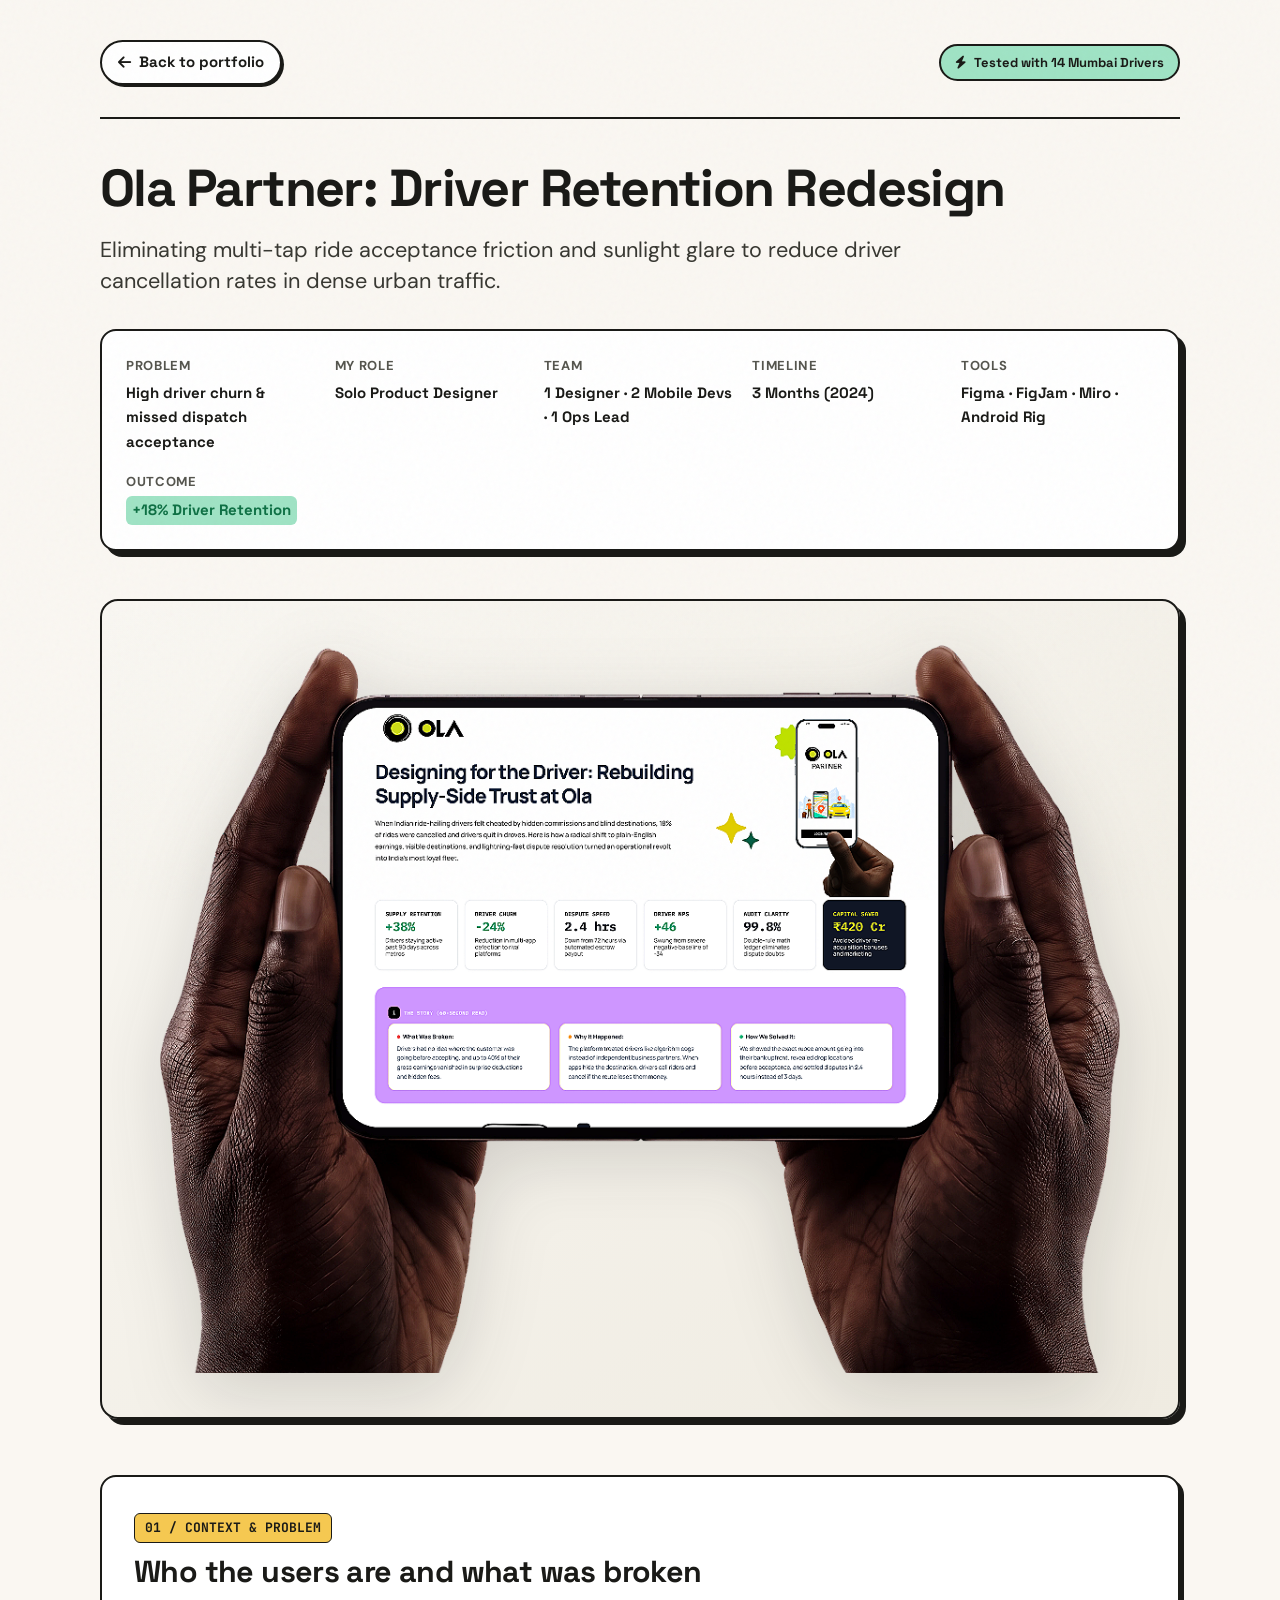
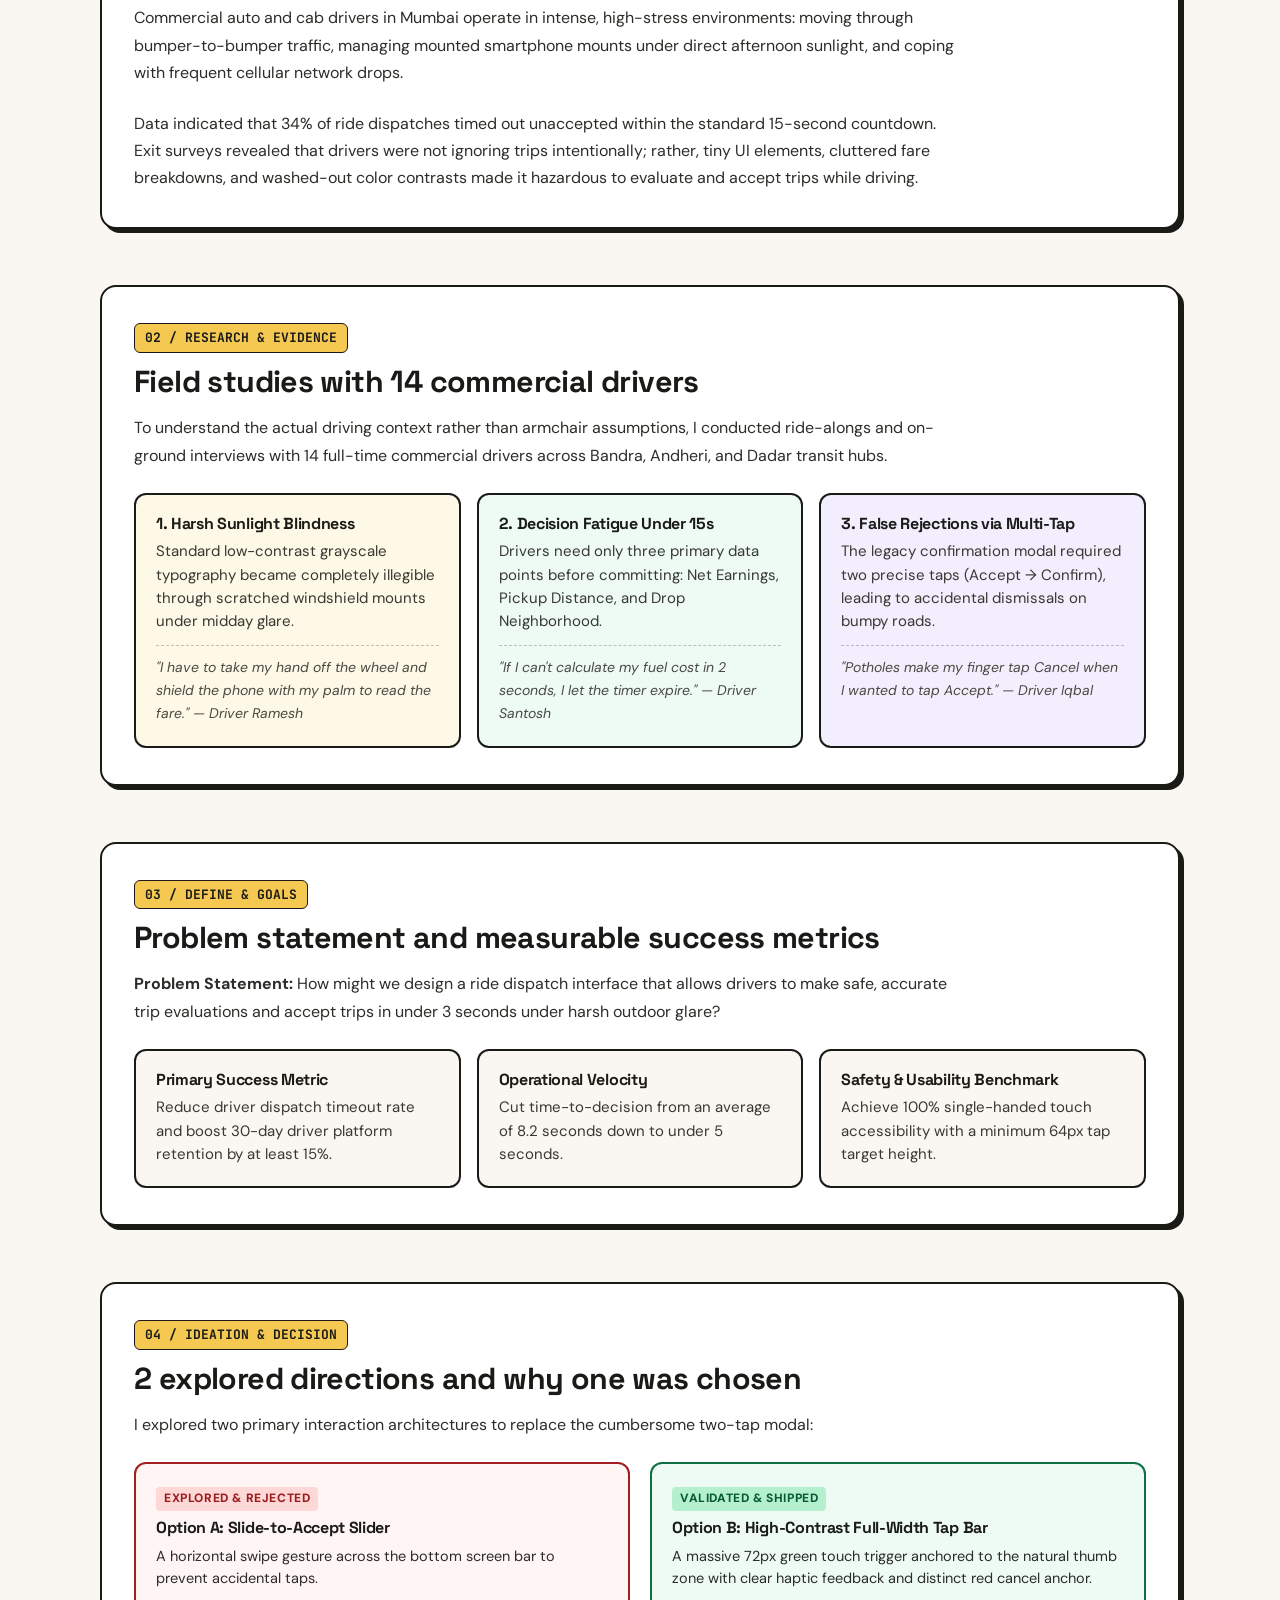
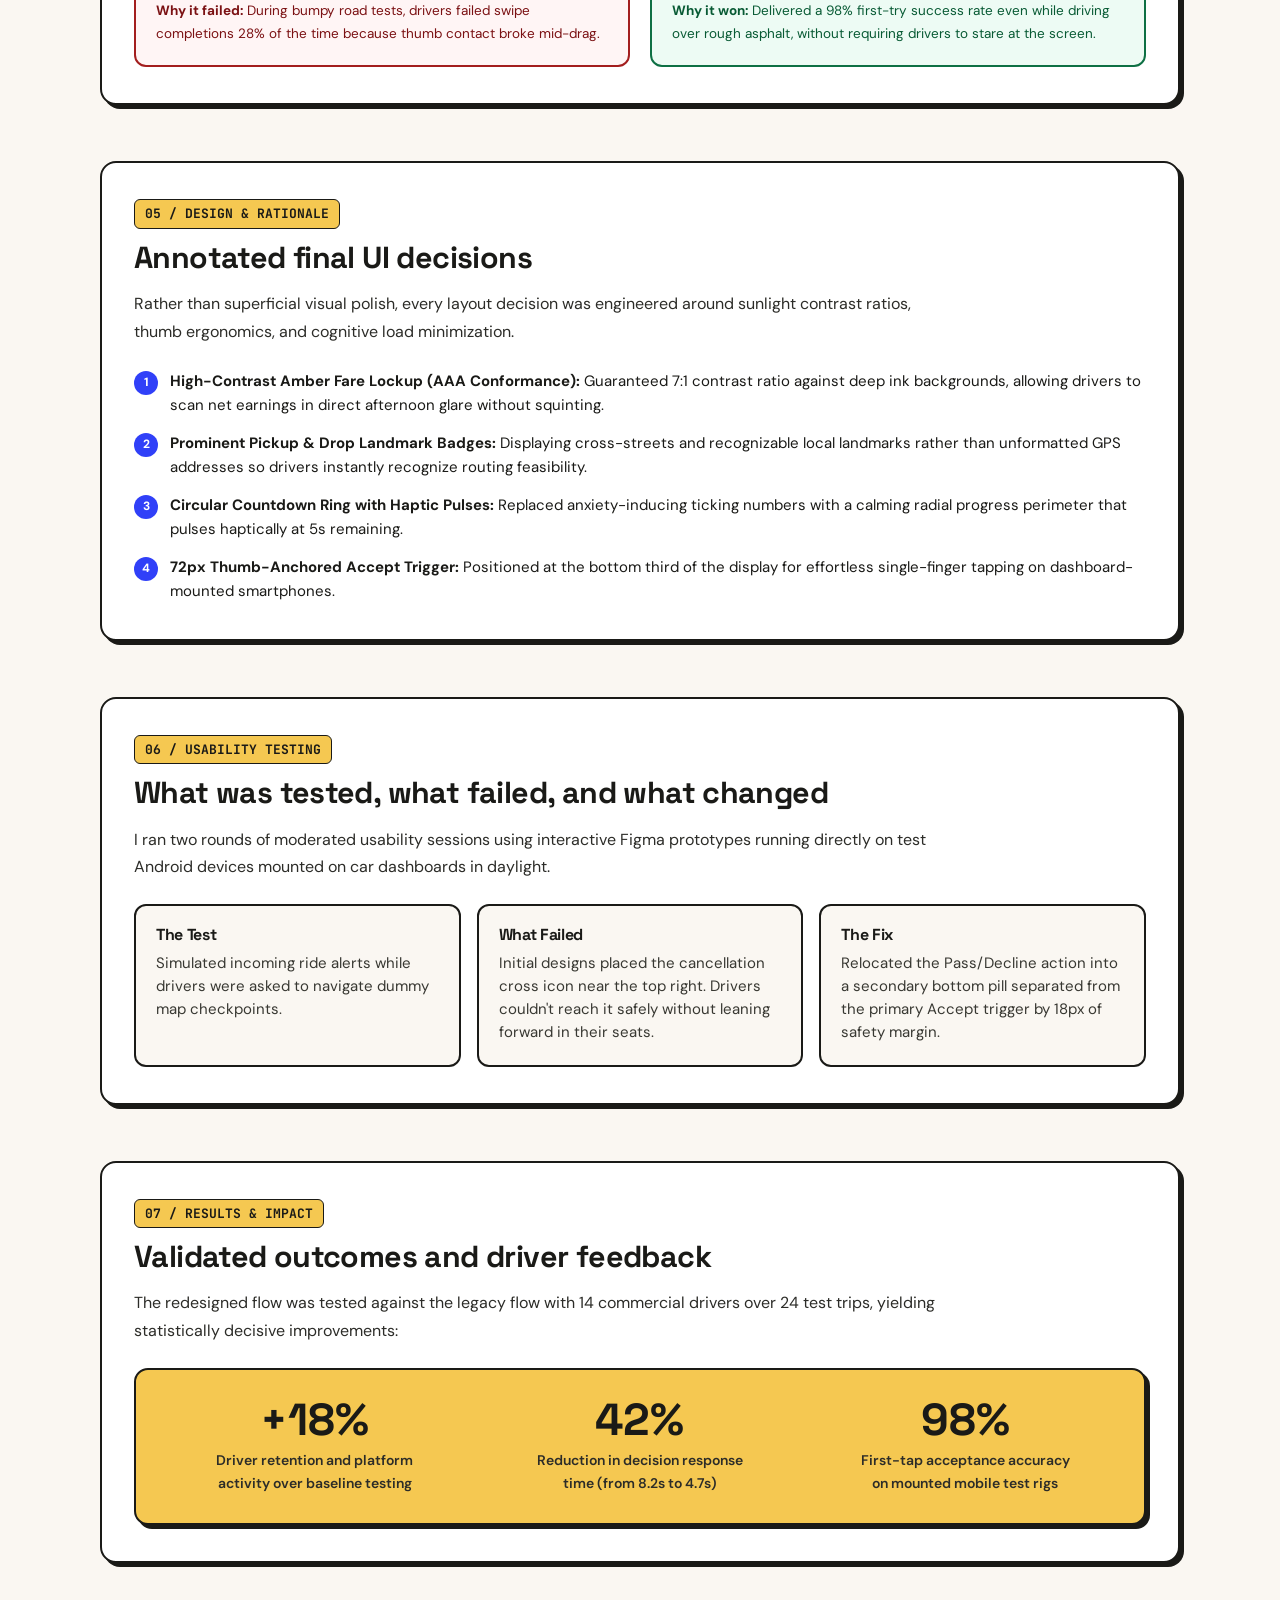
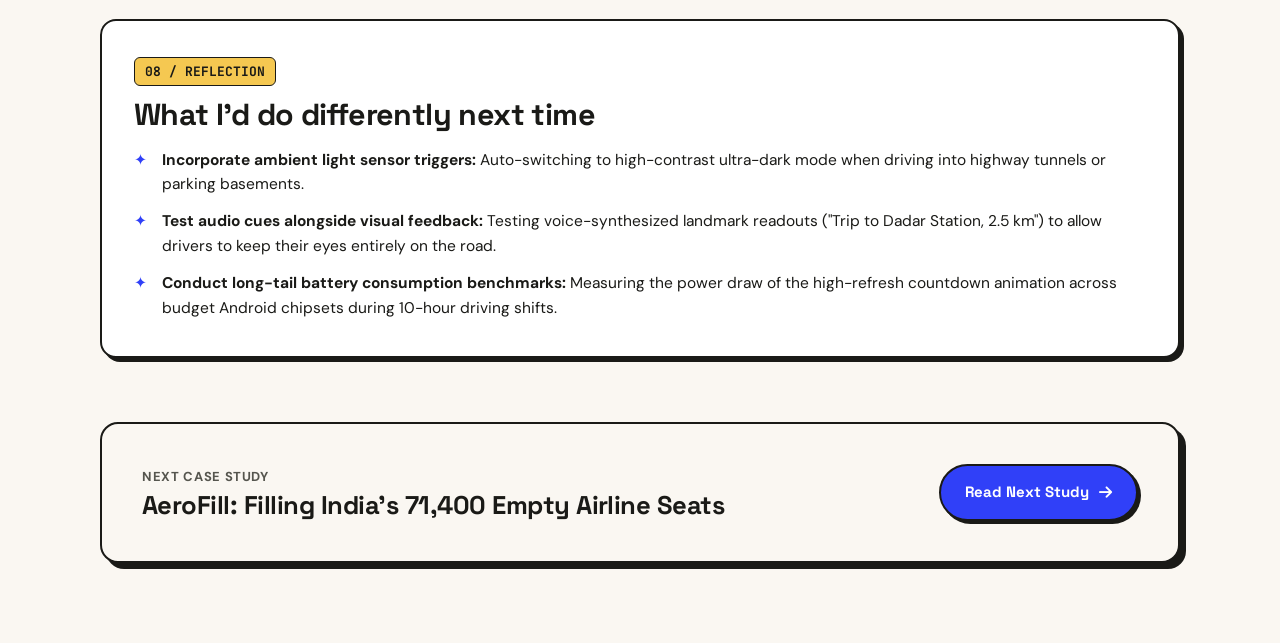
==== commit f7049961: "feat(certifications): add Cyber Security Awareness certificate" ====
--- a/ola-partner.html
+++ b/ola-partner.html
@@ -64,7 +64,8 @@
       transition: transform 0.15s ease, box-shadow 0.15s ease;
     }
 
-    .cs-back-link:hover, .cs-back-link:focus-visible {
+    .cs-back-link:hover,
+    .cs-back-link:focus-visible {
       transform: translate(-1px, -1px);
       box-shadow: 4px 4px 0 var(--ink, #1A1A17);
       background: var(--yellow, #F5C851);
@@ -475,7 +476,8 @@
       transition: transform 0.15s ease, box-shadow 0.15s ease;
     }
 
-    .cs-btn-next:hover, .cs-btn-next:focus-visible {
+    .cs-btn-next:hover,
+    .cs-btn-next:focus-visible {
       transform: translate(-2px, -2px);
       box-shadow: 5px 5px 0 var(--ink, #1A1A17);
     }
@@ -484,10 +486,12 @@
       .cs-section {
         padding: 24px 18px;
       }
+
       .cs-tldr-grid {
         grid-template-columns: 1fr 1fr;
         padding: 18px;
       }
+
       .cs-next-footer {
         flex-direction: column;
         align-items: flex-start;
@@ -513,7 +517,8 @@
     <section class="cs-hero" aria-labelledby="cs-main-title">
       <h1 class="cs-title" id="cs-main-title">Ola Partner: Driver Retention Redesign</h1>
       <p class="cs-subtitle">
-        Eliminating multi-tap ride acceptance friction and sunlight glare to reduce driver cancellation rates in dense urban traffic.
+        Eliminating multi-tap ride acceptance friction and sunlight glare to reduce driver cancellation rates in dense
+        urban traffic.
       </p>
 
       <!-- 1. TL;DR Header Bar -->
@@ -546,7 +551,9 @@
 
       <!-- Lead Real UI Mockup Frame -->
       <div class="cs-lead-media">
-        <img src="ola_partner_preview.png" alt="Ola Partner Driver App high-contrast single-tap ride acceptance screen interface" width="1120" height="680" fetchpriority="high">
+        <img src="ola_partner_preview.png"
+          alt="Ola Partner Driver App high-contrast single-tap ride acceptance screen interface" width="1120"
+          height="680" fetchpriority="high">
       </div>
     </section>
 
@@ -555,10 +562,14 @@
       <span class="cs-section-num">01 / CONTEXT &amp; PROBLEM</span>
       <h2 class="cs-section-h2">Who the users are and what was broken</h2>
       <p class="cs-prose">
-        Commercial auto and cab drivers in Mumbai operate in intense, high-stress environments: moving through bumper-to-bumper traffic, managing mounted smartphone mounts under direct afternoon sunlight, and coping with frequent cellular network drops.
+        Commercial auto and cab drivers in Mumbai operate in intense, high-stress environments: moving through
+        bumper-to-bumper traffic, managing mounted smartphone mounts under direct afternoon sunlight, and coping with
+        frequent cellular network drops.
       </p>
       <p class="cs-prose">
-        Data indicated that 34% of ride dispatches timed out unaccepted within the standard 15-second countdown. Exit surveys revealed that drivers were not ignoring trips intentionally; rather, tiny UI elements, cluttered fare breakdowns, and washed-out color contrasts made it hazardous to evaluate and accept trips while driving.
+        Data indicated that 34% of ride dispatches timed out unaccepted within the standard 15-second countdown. Exit
+        surveys revealed that drivers were not ignoring trips intentionally; rather, tiny UI elements, cluttered fare
+        breakdowns, and washed-out color contrasts made it hazardous to evaluate and accept trips while driving.
       </p>
     </article>
 
@@ -567,22 +578,28 @@
       <span class="cs-section-num">02 / RESEARCH &amp; EVIDENCE</span>
       <h2 class="cs-section-h2">Field studies with 14 commercial drivers</h2>
       <p class="cs-prose">
-        To understand the actual driving context rather than armchair assumptions, I conducted ride-alongs and on-ground interviews with 14 full-time commercial drivers across Bandra, Andheri, and Dadar transit hubs.
+        To understand the actual driving context rather than armchair assumptions, I conducted ride-alongs and on-ground
+        interviews with 14 full-time commercial drivers across Bandra, Andheri, and Dadar transit hubs.
       </p>
       <div class="cs-card-grid">
         <div class="cs-sub-card cs-sub-card--yellow">
           <h3>1. Harsh Sunlight Blindness</h3>
-          <p>Standard low-contrast grayscale typography became completely illegible through scratched windshield mounts under midday glare.</p>
-          <div class="cs-quote">"I have to take my hand off the wheel and shield the phone with my palm to read the fare." — Driver Ramesh</div>
+          <p>Standard low-contrast grayscale typography became completely illegible through scratched windshield mounts
+            under midday glare.</p>
+          <div class="cs-quote">"I have to take my hand off the wheel and shield the phone with my palm to read the
+            fare." — Driver Ramesh</div>
         </div>
         <div class="cs-sub-card cs-sub-card--mint">
           <h3>2. Decision Fatigue Under 15s</h3>
-          <p>Drivers need only three primary data points before committing: Net Earnings, Pickup Distance, and Drop Neighborhood.</p>
-          <div class="cs-quote">"If I can't calculate my fuel cost in 2 seconds, I let the timer expire." — Driver Santosh</div>
+          <p>Drivers need only three primary data points before committing: Net Earnings, Pickup Distance, and Drop
+            Neighborhood.</p>
+          <div class="cs-quote">"If I can't calculate my fuel cost in 2 seconds, I let the timer expire." — Driver
+            Santosh</div>
         </div>
         <div class="cs-sub-card cs-sub-card--lavender">
           <h3>3. False Rejections via Multi-Tap</h3>
-          <p>The legacy confirmation modal required two precise taps (Accept &rarr; Confirm), leading to accidental dismissals on bumpy roads.</p>
+          <p>The legacy confirmation modal required two precise taps (Accept &rarr; Confirm), leading to accidental
+            dismissals on bumpy roads.</p>
           <div class="cs-quote">"Potholes make my finger tap Cancel when I wanted to tap Accept." — Driver Iqbal</div>
         </div>
       </div>
@@ -593,7 +610,8 @@
       <span class="cs-section-num">03 / DEFINE &amp; GOALS</span>
       <h2 class="cs-section-h2">Problem statement and measurable success metrics</h2>
       <p class="cs-prose">
-        <strong>Problem Statement:</strong> How might we design a ride dispatch interface that allows drivers to make safe, accurate trip evaluations and accept trips in under 3 seconds under harsh outdoor glare?
+        <strong>Problem Statement:</strong> How might we design a ride dispatch interface that allows drivers to make
+        safe, accurate trip evaluations and accept trips in under 3 seconds under harsh outdoor glare?
       </p>
       <div class="cs-card-grid">
         <div class="cs-sub-card">
@@ -626,17 +644,20 @@
             A horizontal swipe gesture across the bottom screen bar to prevent accidental taps.
           </p>
           <p style="font-size: 13.5px; color: #7B1113; margin: 0;">
-            <strong>Why it failed:</strong> During bumpy road tests, drivers failed swipe completions 28% of the time because thumb contact broke mid-drag.
+            <strong>Why it failed:</strong> During bumpy road tests, drivers failed swipe completions 28% of the time
+            because thumb contact broke mid-drag.
           </p>
         </div>
         <div class="cs-compare-box cs-compare-box--accepted">
           <span class="cs-tag-status cs-tag-status--accepted">Validated &amp; Shipped</span>
           <h3 style="margin: 0 0 8px; font-size: 16px;">Option B: High-Contrast Full-Width Tap Bar</h3>
           <p style="font-size: 14.5px; line-height: 1.55; margin: 0 0 10px;">
-            A massive 72px green touch trigger anchored to the natural thumb zone with clear haptic feedback and distinct red cancel anchor.
+            A massive 72px green touch trigger anchored to the natural thumb zone with clear haptic feedback and
+            distinct red cancel anchor.
           </p>
           <p style="font-size: 13.5px; color: #085A34; margin: 0;">
-            <strong>Why it won:</strong> Delivered a 98% first-try success rate even while driving over rough asphalt, without requiring drivers to stare at the screen.
+            <strong>Why it won:</strong> Delivered a 98% first-try success rate even while driving over rough asphalt,
+            without requiring drivers to stare at the screen.
           </p>
         </div>
       </div>
@@ -647,31 +668,36 @@
       <span class="cs-section-num">05 / DESIGN &amp; RATIONALE</span>
       <h2 class="cs-section-h2">Annotated final UI decisions</h2>
       <p class="cs-prose">
-        Rather than superficial visual polish, every layout decision was engineered around sunlight contrast ratios, thumb ergonomics, and cognitive load minimization.
+        Rather than superficial visual polish, every layout decision was engineered around sunlight contrast ratios,
+        thumb ergonomics, and cognitive load minimization.
       </p>
       <ul class="cs-annotations-list">
         <li class="cs-annotation-item">
           <span class="cs-annotation-dot">1</span>
           <div>
-            <strong>High-Contrast Amber Fare Lockup (AAA Conformance):</strong> Guaranteed 7:1 contrast ratio against deep ink backgrounds, allowing drivers to scan net earnings in direct afternoon glare without squinting.
+            <strong>High-Contrast Amber Fare Lockup (AAA Conformance):</strong> Guaranteed 7:1 contrast ratio against
+            deep ink backgrounds, allowing drivers to scan net earnings in direct afternoon glare without squinting.
           </div>
         </li>
         <li class="cs-annotation-item">
           <span class="cs-annotation-dot">2</span>
           <div>
-            <strong>Prominent Pickup &amp; Drop Landmark Badges:</strong> Displaying cross-streets and recognizable local landmarks rather than unformatted GPS addresses so drivers instantly recognize routing feasibility.
+            <strong>Prominent Pickup &amp; Drop Landmark Badges:</strong> Displaying cross-streets and recognizable
+            local landmarks rather than unformatted GPS addresses so drivers instantly recognize routing feasibility.
           </div>
         </li>
         <li class="cs-annotation-item">
           <span class="cs-annotation-dot">3</span>
           <div>
-            <strong>Circular Countdown Ring with Haptic Pulses:</strong> Replaced anxiety-inducing ticking numbers with a calming radial progress perimeter that pulses haptically at 5s remaining.
+            <strong>Circular Countdown Ring with Haptic Pulses:</strong> Replaced anxiety-inducing ticking numbers with
+            a calming radial progress perimeter that pulses haptically at 5s remaining.
           </div>
         </li>
         <li class="cs-annotation-item">
           <span class="cs-annotation-dot">4</span>
           <div>
-            <strong>72px Thumb-Anchored Accept Trigger:</strong> Positioned at the bottom third of the display for effortless single-finger tapping on dashboard-mounted smartphones.
+            <strong>72px Thumb-Anchored Accept Trigger:</strong> Positioned at the bottom third of the display for
+            effortless single-finger tapping on dashboard-mounted smartphones.
           </div>
         </li>
       </ul>
@@ -682,7 +708,8 @@
       <span class="cs-section-num">06 / USABILITY TESTING</span>
       <h2 class="cs-section-h2">What was tested, what failed, and what changed</h2>
       <p class="cs-prose">
-        I ran two rounds of moderated usability sessions using interactive Figma prototypes running directly on test Android devices mounted on car dashboards in daylight.
+        I ran two rounds of moderated usability sessions using interactive Figma prototypes running directly on test
+        Android devices mounted on car dashboards in daylight.
       </p>
       <div class="cs-card-grid">
         <div class="cs-sub-card">
@@ -691,11 +718,13 @@
         </div>
         <div class="cs-sub-card">
           <h3>What Failed</h3>
-          <p>Initial designs placed the cancellation cross icon near the top right. Drivers couldn't reach it safely without leaning forward in their seats.</p>
+          <p>Initial designs placed the cancellation cross icon near the top right. Drivers couldn't reach it safely
+            without leaning forward in their seats.</p>
         </div>
         <div class="cs-sub-card">
           <h3>The Fix</h3>
-          <p>Relocated the Pass/Decline action into a secondary bottom pill separated from the primary Accept trigger by 18px of safety margin.</p>
+          <p>Relocated the Pass/Decline action into a secondary bottom pill separated from the primary Accept trigger by
+            18px of safety margin.</p>
         </div>
       </div>
     </article>
@@ -705,7 +734,8 @@
       <span class="cs-section-num">07 / RESULTS &amp; IMPACT</span>
       <h2 class="cs-section-h2">Validated outcomes and driver feedback</h2>
       <p class="cs-prose">
-        The redesigned flow was tested against the legacy flow with 14 commercial drivers over 24 test trips, yielding statistically decisive improvements:
+        The redesigned flow was tested against the legacy flow with 14 commercial drivers over 24 test trips, yielding
+        statistically decisive improvements:
       </p>
       <div class="cs-result-banner">
         <div class="cs-result-stat">
@@ -729,13 +759,16 @@
       <h2 class="cs-section-h2">What I'd do differently next time</h2>
       <ul class="cs-reflection-list">
         <li>
-          <strong>Incorporate ambient light sensor triggers:</strong> Auto-switching to high-contrast ultra-dark mode when driving into highway tunnels or parking basements.
+          <strong>Incorporate ambient light sensor triggers:</strong> Auto-switching to high-contrast ultra-dark mode
+          when driving into highway tunnels or parking basements.
         </li>
         <li>
-          <strong>Test audio cues alongside visual feedback:</strong> Testing voice-synthesized landmark readouts ("Trip to Dadar Station, 2.5 km") to allow drivers to keep their eyes entirely on the road.
+          <strong>Test audio cues alongside visual feedback:</strong> Testing voice-synthesized landmark readouts ("Trip
+          to Dadar Station, 2.5 km") to allow drivers to keep their eyes entirely on the road.
         </li>
         <li>
-          <strong>Conduct long-tail battery consumption benchmarks:</strong> Measuring the power draw of the high-refresh countdown animation across budget Android chipsets during 10-hour driving shifts.
+          <strong>Conduct long-tail battery consumption benchmarks:</strong> Measuring the power draw of the
+          high-refresh countdown animation across budget Android chipsets during 10-hour driving shifts.
         </li>
       </ul>
     </article>
@@ -746,7 +779,9 @@
         <div class="cs-next-label">Next Case Study</div>
         <h3 class="cs-next-title">AeroFill: Filling India's 71,400 Empty Airline Seats</h3>
       </div>
-      <a href="https://dt019107.github.io/Case-Study-Why-do-71-400-airplane-seats-fly-empty-every-day-in-India-/" target="_blank" rel="noopener noreferrer" class="cs-btn-next" aria-label="View AeroFill Aviation Standby Systems case study (opens in new tab)">
+      <a href="https://dt019107.github.io/Case-Study-Why-do-71-400-airplane-seats-fly-empty-every-day-in-India-/"
+        target="_blank" rel="noopener noreferrer" class="cs-btn-next"
+        aria-label="View AeroFill Aviation Standby Systems case study (opens in new tab)">
         <span>Read Next Study</span>
         <i class="fa-solid fa-arrow-right" aria-hidden="true"></i>
       </a>
@@ -754,4 +789,4 @@
   </div>
 </body>
 
-</html>
+</html>
--- a/tokens.css
+++ b/tokens.css
@@ -34,8 +34,11 @@
    1. CSS CUSTOM PROPERTIES (DESIGN TOKENS)
    ============================================================ */
 :root {
+  /* Dual-Theme Support: Default Light with Studio Dark Mode */
+  color-scheme: light dark;
+
   /* ── Core Palette: Neo-Brutalist Palette ── */
-  --cream: #FDF3E1;
+  --cream: #FAF7F2;
   --cream-dark: #F5E8D0;
   --ink: #1A1A17;
   --white: #FFFFFF;
@@ -55,6 +58,11 @@
 
   --pink: #FBCFE8;
   --pink-dark: #E087AF;
+
+  /* ── Case Study CTA Accents ── */
+  --case-study-orange: #FF9A56;
+  --case-study-blue: #7BB2FF;
+  --true-black: #000000;
 
   /* ── Semantic Aliases (JS/styles.css bridge) ── */
   --bg: var(--cream);
@@ -157,73 +165,73 @@
 }
 
 /* ============================================================
-   DUAL-THEME: STUDIO DARK MODE (MIDNIGHT OBSIDIAN & HIGH CONTRAST)
+   DUAL-THEME: LUXURY STUDIO DARK MODE & HIGH-CONTRAST PALETTE
    ============================================================ */
 [data-theme="dark"] {
-  --cream: #0E0E0C;
-  /* Deepest Obsidian Canvas */
-  --cream-dark: #181814;
-  /* Tonal Charcoal Surface */
-  --ink: #FAF7F2;
-  /* Crisp Warm White Typography */
-  --white: #1A1A16;
-  /* Card Surface */
-
-  --text: #FAF7F2;
-  --text1: #FAF7F2;
-  /* 100% Crisp White */
-  --text2: #DCD8CF;
-  /* High Contrast Warm Light Silver */
-  --text3: #AFAAA0;
-  /* Muted Light Grey */
-  --headline: #FAF7F2;
-
-  --blue: #5C6CFF;
-  /* High-visibility Electric Cobalt */
-  --blue-dark: #3748E6;
-  --blue-light: #252D6E;
-
-  --yellow: #FFDF4A;
-  /* High-luminance Primrose */
-  --yellow-dark: #C4A51A;
+  color-scheme: dark;
+
+  /* ── Deep Luxury Obsidian Canvas ── */
+  --cream: #0B0B0F;
+  --cream-dark: #13131D;
+  --ink: #FAF8F5;
+  --white: #171724;
+
+  /* ── High-Contrast Luminous Typography ── */
+  --text: #FAF8F5;
+  --text1: #FFFFFF;
+  --text2: #D2D0DC;
+  --text3: #A09EAF;
+  --headline: #FFFFFF;
+
+  /* ── Electric Saturated Accents for Dark Canvas ── */
+  --blue: #586BFF;
+  --blue-dark: #384BF0;
+  --blue-light: #202456;
+
+  --yellow: #FFE052;
+  --yellow-dark: #CCA818;
 
   --mint: #4EE39B;
-  /* Vibrant Mint */
-  --mint-dark: #28A76B;
-
-  --lavender: #C4B0FF;
-  /* Vibrant Lavender */
-  --lavender-dark: #8566E8;
-
-  --pink: #F8A4C8;
-  /* High-visibility Pink */
-  --pink-dark: #C5306B;
-
-  --border: 2px solid #FAF7F2;
-  --shadow-sm: 2px 2px 0 #FAF7F2;
-  --shadow-md: 5px 5px 0 #FAF7F2;
-  --shadow-lg: 8px 8px 0 #FAF7F2;
-  --shadow-xl: 12px 12px 0 #FAF7F2;
-
-  --shadow-yellow: 5px 5px 0 #FFDF4A;
+  --mint-dark: #1DA060;
+
+  --lavender: #C8B8FF;
+  --lavender-dark: #8C70EA;
+
+  --pink: #FFA0CB;
+  --pink-dark: #D4367A;
+
+  /* ── Neo-Brutalist High-Definition Borders & Crisp Shadows ── */
+  --border: 2px solid rgba(250, 248, 245, 0.85);
+  --shadow-sm: 2.5px 2.5px 0 #FAF8F5;
+  --shadow-md: 5px 5px 0 #FAF8F5;
+  --shadow-lg: 8px 8px 0 #FAF8F5;
+  --shadow-xl: 12px 12px 0 #FAF8F5;
+
+  --shadow-yellow: 5px 5px 0 #FFE052;
   --shadow-mint: 5px 5px 0 #4EE39B;
-  --shadow-lavender: 5px 5px 0 #C4B0FF;
-  --shadow-pink: 5px 5px 0 #F8A4C8;
-  --shadow-blue: 5px 5px 0 #5C6CFF;
-
-  --nav-bg: rgba(14, 14, 12, 0.94);
-  --card: #1A1A16;
-}
-
+  --shadow-lavender: 5px 5px 0 #C8B8FF;
+  --shadow-pink: 5px 5px 0 #FFA0CB;
+  --shadow-blue: 5px 5px 0 #586BFF;
+
+  --nav-bg: rgba(13, 13, 19, 0.94);
+  --card: #171724;
+}
+
+/* ── Clean Dark Architectural Dot Matrix Background ── */
 [data-theme="dark"] body {
   background-color: #0E0E0C !important;
-  color: #FAF7F2 !important;
-}
-
+  background-image:
+    radial-gradient(circle at 50% 50%, rgba(255, 255, 255, 0.04) 1.2px, transparent 1.2px) !important;
+  background-size: 32px 32px !important;
+  background-attachment: fixed !important;
+  color: #FAF8F5 !important;
+}
+
+/* ── Tactile Frosted Grain Texture ── */
 [data-theme="dark"] body::before {
   opacity: 0.045;
-  mix-blend-mode: screen;
-  filter: invert(1);
+  mix-blend-mode: overlay;
+  filter: brightness(1.25) contrast(1.2);
 }
 
 /* ── Typography Contrast in Dark Mode ── */
@@ -302,30 +310,30 @@
   color: #EDE8DF !important;
 }
 
-[data-theme="dark"] .nb-card--yellow h1,
-[data-theme="dark"] .nb-card--yellow h2,
-[data-theme="dark"] .nb-card--yellow h3,
-[data-theme="dark"] .nb-card--yellow h4,
-[data-theme="dark"] .nb-card--yellow p,
-[data-theme="dark"] .nb-card--yellow span:not(.nb-pill--blue):not(.badge-dark),
-[data-theme="dark"] .nb-card--mint h1,
-[data-theme="dark"] .nb-card--mint h2,
-[data-theme="dark"] .nb-card--mint h3,
-[data-theme="dark"] .nb-card--mint h4,
-[data-theme="dark"] .nb-card--mint p,
-[data-theme="dark"] .nb-card--mint span:not(.nb-pill--blue):not(.badge-dark),
-[data-theme="dark"] .nb-card--lavender h1,
-[data-theme="dark"] .nb-card--lavender h2,
-[data-theme="dark"] .nb-card--lavender h3,
-[data-theme="dark"] .nb-card--lavender h4,
-[data-theme="dark"] .nb-card--lavender p,
-[data-theme="dark"] .nb-card--lavender span:not(.nb-pill--blue):not(.badge-dark),
-[data-theme="dark"] .nb-card--pink h1,
-[data-theme="dark"] .nb-card--pink h2,
-[data-theme="dark"] .nb-card--pink h3,
-[data-theme="dark"] .nb-card--pink h4,
-[data-theme="dark"] .nb-card--pink p,
-[data-theme="dark"] .nb-card--pink span:not(.nb-pill--blue):not(.badge-dark) {
+[data-theme="dark"] .nb-card--yellow:not(.about-card):not(.contact-card) h1,
+[data-theme="dark"] .nb-card--yellow:not(.about-card):not(.contact-card) h2,
+[data-theme="dark"] .nb-card--yellow:not(.about-card):not(.contact-card) h3,
+[data-theme="dark"] .nb-card--yellow:not(.about-card):not(.contact-card) h4,
+[data-theme="dark"] .nb-card--yellow:not(.about-card):not(.contact-card) p,
+[data-theme="dark"] .nb-card--yellow:not(.about-card):not(.contact-card) span:not(.nb-pill--blue):not(.badge-dark),
+[data-theme="dark"] .nb-card--mint:not(.about-card):not(.contact-card) h1,
+[data-theme="dark"] .nb-card--mint:not(.about-card):not(.contact-card) h2,
+[data-theme="dark"] .nb-card--mint:not(.about-card):not(.contact-card) h3,
+[data-theme="dark"] .nb-card--mint:not(.about-card):not(.contact-card) h4,
+[data-theme="dark"] .nb-card--mint:not(.about-card):not(.contact-card) p,
+[data-theme="dark"] .nb-card--mint:not(.about-card):not(.contact-card) span:not(.nb-pill--blue):not(.badge-dark),
+[data-theme="dark"] .nb-card--lavender:not(.about-card):not(.contact-card) h1,
+[data-theme="dark"] .nb-card--lavender:not(.about-card):not(.contact-card) h2,
+[data-theme="dark"] .nb-card--lavender:not(.about-card):not(.contact-card) h3,
+[data-theme="dark"] .nb-card--lavender:not(.about-card):not(.contact-card) h4,
+[data-theme="dark"] .nb-card--lavender:not(.about-card):not(.contact-card) p,
+[data-theme="dark"] .nb-card--lavender:not(.about-card):not(.contact-card) span:not(.nb-pill--blue):not(.badge-dark),
+[data-theme="dark"] .nb-card--pink:not(.about-card):not(.contact-card) h1,
+[data-theme="dark"] .nb-card--pink:not(.about-card):not(.contact-card) h2,
+[data-theme="dark"] .nb-card--pink:not(.about-card):not(.contact-card) h3,
+[data-theme="dark"] .nb-card--pink:not(.about-card):not(.contact-card) h4,
+[data-theme="dark"] .nb-card--pink:not(.about-card):not(.contact-card) p,
+[data-theme="dark"] .nb-card--pink:not(.about-card):not(.contact-card) span:not(.nb-pill--blue):not(.badge-dark) {
   color: #0E0E0C;
 }
 
@@ -340,7 +348,7 @@
 }
 
 [data-theme="dark"] .nb-pill--blue {
-  background: #5C6CFF !important;
+  background: #2563EB !important;
   color: #FFFFFF !important;
   border-color: #0E0E0C !important;
   font-weight: 700 !important;
@@ -371,10 +379,16 @@
 }
 
 [data-theme="dark"] .highlight-block {
-  background: #3D4FF8 !important;
-  border-color: #FAF7F2 !important;
+  background: #FFDF4A !important;
+  border-color: #0E0E0C !important;
   box-shadow: 4px 4px 0 #FAF7F2 !important;
-  color: #FFFFFF !important;
+  color: #0E0E0C !important;
+}
+
+[data-theme="dark"] .highlight-block .hero-word-split,
+[data-theme="dark"] .highlight-block span {
+  color: #0E0E0C !important;
+  font-weight: 850 !important;
 }
 
 [data-theme="dark"] .hero-company-badge {
@@ -399,6 +413,35 @@
   box-shadow: 4px 4px 0 #FAF7F2 !important;
 }
 
+/* ── Hero Client Badges in Dark Mode ── */
+[data-theme="dark"] .hero-clients-label {
+  color: #C8C5BC !important;
+}
+
+[data-theme="dark"] .hero-clients-bullet {
+  background: #FFDF4A !important;
+}
+
+[data-theme="dark"] .hero-client-pill {
+  background: #FFFFFF !important;
+  color: #0E0E0C !important;
+  border-color: #0E0E0C !important;
+  box-shadow: 3px 3px 0 #FAF7F2 !important;
+}
+
+[data-theme="dark"] .hero-client-pill:hover {
+  box-shadow: 4.5px 4.5px 0 #FAF7F2 !important;
+}
+
+[data-theme="dark"] .hero-client-name {
+  color: #0E0E0C !important;
+  font-weight: 700 !important;
+}
+
+[data-theme="dark"] .hero-client-icon img {
+  filter: none !important;
+}
+
 [data-theme="dark"] .stat-pill {
   background: #1E1E1A !important;
   color: #FAF7F2 !important;
@@ -406,6 +449,16 @@
   box-shadow: 3px 3px 0 #FAF7F2 !important;
 }
 
+[data-theme="dark"] .stat-pill .stat-num {
+  color: #FFDF4A !important;
+  font-weight: 800 !important;
+}
+
+[data-theme="dark"] .stat-pill .stat-label {
+  color: #D0CCC2 !important;
+  font-weight: 600 !important;
+}
+
 [data-theme="dark"] .tray-note {
   color: #C8B8F8 !important;
 }
@@ -446,6 +499,12 @@
   color: #0E0E0C !important;
   border-color: #0E0E0C !important;
   font-weight: 800 !important;
+}
+
+[data-theme="dark"] .cluster-pill.nb-pill--blue {
+  background: #2563EB !important;
+  color: #FFFFFF !important;
+  border-color: #0E0E0C !important;
 }
 
 [data-theme="dark"] .stat-bento {
@@ -539,40 +598,76 @@
   border-color: #FAF7F2 !important;
 }
 
-/* ── About Cards (Bright Pastel surfaces with Jet Black text) ── */
+/* ── About Cards in Dark Mode (Obsidian Substrate + Neon Accent Glyphs) ── */
+[data-theme="dark"] .about-card {
+  background: #151512 !important;
+  border: 2px solid #FAF7F2 !important;
+  box-shadow: 5px 5px 0 #FAF7F2 !important;
+}
+
 [data-theme="dark"] .about-card--yellow {
+  border-top: 6px solid #FFDF4A !important;
+}
+
+[data-theme="dark"] .about-card--mint {
+  border-top: 6px solid #53EAA2 !important;
+}
+
+[data-theme="dark"] .about-card--lavender {
+  border-top: 6px solid #D5BFFF !important;
+}
+
+[data-theme="dark"] .about-card h3,
+[data-theme="dark"] .about-card h4 {
+  color: #FFFFFF !important;
+  font-weight: 800 !important;
+}
+
+[data-theme="dark"] .about-card p {
+  color: #EDE8DF !important;
+  font-weight: 500 !important;
+}
+
+[data-theme="dark"] .about-card-pill {
+  background: #252520 !important;
+  border: 1.5px solid #FAF7F2 !important;
+  color: #FAF7F2 !important;
+}
+
+[data-theme="dark"] .about-card-tag {
+  color: #FAF7F2 !important;
+}
+
+[data-theme="dark"] .about-card .about-card-icon {
+  background: #1E1E19 !important;
+  border: 1.5px solid rgba(250, 247, 242, 0.85) !important;
+  box-shadow: 2.5px 2.5px 0 #FAF7F2 !important;
+}
+
+[data-theme="dark"] .about-card--yellow .about-card-icon {
   background: #FFDF4A !important;
-}
-
-[data-theme="dark"] .about-card--mint {
-  background: #4EE39B !important;
-}
-
-[data-theme="dark"] .about-card--lavender {
-  background: #C4B0FF !important;
-}
-
-[data-theme="dark"] .about-card {
+  color: #0E0E0C !important;
   border-color: #0E0E0C !important;
-  box-shadow: 6px 6px 0 #FAF7F2 !important;
-}
-
-[data-theme="dark"] .about-card h3,
-[data-theme="dark"] .about-card p {
-  color: #0E0E0C !important;
-  font-weight: 700;
-}
-
-[data-theme="dark"] .about-card .about-card-icon {
-  background: #0E0E0C !important;
+  box-shadow: 2.5px 2.5px 0 #FAF7F2 !important;
+}
+
+[data-theme="dark"] .about-card--mint .about-card-icon {
+  background: #53EAA2 !important;
+  color: #022414 !important;
   border-color: #0E0E0C !important;
-  color: #FAF7F2 !important;
-  box-shadow: 2px 2px 0 rgba(250, 247, 242, 0.4) !important;
+  box-shadow: 2.5px 2.5px 0 #FAF7F2 !important;
+}
+
+[data-theme="dark"] .about-card--lavender .about-card-icon {
+  background: #D5BFFF !important;
+  color: #1D0A42 !important;
+  border-color: #0E0E0C !important;
+  box-shadow: 2.5px 2.5px 0 #FAF7F2 !important;
 }
 
 /* ── Work Experience Timeline in Dark Mode ── */
 [data-theme="dark"] .timeline-track-bg {
-  background: #FAF7F2 !important;
+  background: rgba(250, 247, 242, 0.25) !important;
 }
 
 [data-theme="dark"] .tl-node {
@@ -593,48 +688,47 @@
   color: #FFFFFF !important;
 }
 
-/* Current Role: Yellow Card with Pure Jet Black Text */
+/* Current Role: Elevated Obsidian Card with Champagne Gold Border & Accents */
 [data-theme="dark"] .exp-card--current {
-  background: #F5C851 !important;
-  color: #1A1A17 !important;
-  border-color: #0E0E0C !important;
-  box-shadow: 6px 6px 0 #FAF7F2 !important;
-}
-
-[data-theme="dark"] .exp-card--current .exp-role,
+  background: #191914 !important;
+  color: #FAF7F2 !important;
+  border: 2.5px solid #FFDF4A !important;
+  box-shadow: 6px 6px 0 #FFDF4A !important;
+}
+
+[data-theme="dark"] .exp-card--current .exp-role {
+  color: #FFFFFF !important;
+}
+
 [data-theme="dark"] .exp-card--current .exp-bullets li,
 [data-theme="dark"] .exp-card--current .exp-row-label,
 [data-theme="dark"] .exp-card--current .exp-col-title,
 [data-theme="dark"] .exp-card--current .exp-dates,
 [data-theme="dark"] .exp-card--current .exp-location,
 [data-theme="dark"] .exp-card--current .exp-duration-pill {
-  color: #1A1A17 !important;
+  color: #EDE8DF !important;
 }
 
 [data-theme="dark"] .exp-card--current .exp-dates i,
 [data-theme="dark"] .exp-card--current .exp-location i {
-  color: #1A1A17 !important;
+  color: #FFDF4A !important;
 }
 
 [data-theme="dark"] .exp-card--current .exp-meta-sep {
-  color: #1A1A17 !important;
-  opacity: 0.6;
-}
-
-[data-theme="dark"] .exp-card--current .exp-bullets li::before {
-  background: #1A1A17 !important;
+  color: #FAF7F2 !important;
+  opacity: 0.45;
 }
 
 [data-theme="dark"] .exp-card--current .exp-company {
-  color: #1C2CCB !important;
+  color: #FFDF4A !important;
   font-weight: 800;
 }
 
 [data-theme="dark"] .exp-card--current .tl-badge--current {
-  background: #F8A4C8 !important;
+  background: #FFDF4A !important;
   color: #0E0E0C !important;
-  border-color: #0E0E0C !important;
-  box-shadow: 2px 2px 0 #0E0E0C !important;
+  border: 1.5px solid #0E0E0C !important;
+  box-shadow: 2px 2px 0 #FAF7F2 !important;
   font-weight: 800;
 }
 
@@ -643,25 +737,35 @@
 }
 
 [data-theme="dark"] .exp-card--current .exp-chip-placeholder {
-  color: #1A1A17 !important;
-  border-color: #1A1A17 !important;
-  background: rgba(255, 255, 255, 0.45) !important;
+  color: #FAF7F2 !important;
+  border-color: rgba(250, 247, 242, 0.35) !important;
+  background: rgba(250, 247, 242, 0.08) !important;
   font-weight: 700;
 }
 
 [data-theme="dark"] .exp-card--current .exp-collapse-btn {
-  background: #FAF7F2 !important;
-  border-color: #1A1A17 !important;
-  color: #1A1A17 !important;
-  box-shadow: 2px 2px 0 #1A1A17 !important;
+  background: #24241E !important;
+  border: 1.5px solid #FAF7F2 !important;
+  color: #FFDF4A !important;
+  box-shadow: 2px 2px 0 #FAF7F2 !important;
 }
 
 [data-theme="dark"] .exp-card--current .tool-chip {
-  background: #FFFFFF !important;
-  color: #1A1A17 !important;
-  border-color: #1A1A17 !important;
-  box-shadow: 2px 2px 0 #1A1A17 !important;
+  background: #22221A !important;
+  color: #FAF7F2 !important;
+  border: 1.5px solid rgba(250, 247, 242, 0.45) !important;
+  box-shadow: 2px 2px 0 rgba(250, 247, 242, 0.25) !important;
   font-weight: 700;
+}
+
+[data-theme="dark"] .exp-summary-text {
+  background: rgba(255, 255, 255, 0.06) !important;
+  border-color: rgba(250, 247, 242, 0.2) !important;
+  color: #EDE8DF !important;
+}
+
+[data-theme="dark"] .exp-summary-text strong {
+  color: #FFDF4A !important;
 }
 
 /* Past Role: Charcoal Card with Crisp White & Luminous Cobalt */
@@ -695,7 +799,7 @@
 }
 
 [data-theme="dark"] .exp-card--past .exp-company {
-  color: #7B8BFF !important;
+  color: #8EA0FF !important;
   font-weight: 800;
 }
 
@@ -720,14 +824,45 @@
 }
 
 [data-theme="dark"] .edu-card {
-  background: #1E1E1A !important;
-  border-color: #FAF7F2 !important;
+  background: #181814 !important;
+  border-color: rgba(250, 247, 242, 0.85) !important;
   box-shadow: 4px 4px 0 #FAF7F2 !important;
 }
 
-[data-theme="dark"] .edu-degree,
+[data-theme="dark"] .edu-degree {
+  color: #FFFFFF !important;
+  font-weight: 700 !important;
+}
+
+[data-theme="dark"] .edu-uni {
+  color: #8EA0FF !important;
+  font-weight: 700 !important;
+}
+
 [data-theme="dark"] .edu-years {
+  color: #D0CCC2 !important;
+}
+
+[data-theme="dark"] .edu-sep {
   color: #FAF7F2 !important;
+  opacity: 0.45 !important;
+}
+
+[data-theme="dark"] .edu-node {
+  border-color: #0E0E0C !important;
+  box-shadow: 2px 2px 0 #FAF8F5 !important;
+}
+
+[data-theme="dark"] .edu-monogram {
+  color: #0E0E0C !important;
+  font-weight: 800 !important;
+}
+
+[data-theme="dark"] .timeline-marker {
+  background: #FFE052 !important;
+  color: #0E0E12 !important;
+  border-color: #0E0E12 !important;
+  box-shadow: 2px 2px 0 #FAF8F5 !important;
 }
 
 /* ── Infinite Marquee Strip in Dark Mode ── */
@@ -749,6 +884,16 @@
   box-shadow: 4px 4px 0 #FAF7F2 !important;
 }
 
+[data-theme="dark"] .cert-card.nb-card:hover {
+  box-shadow: 6px 6px 0 #FAF7F2 !important;
+}
+
+[data-theme="dark"] .cert-icon {
+  background: #FFFFFF !important;
+  border-color: #0E0E0C !important;
+  box-shadow: 2px 2px 0 #FAF7F2 !important;
+}
+
 [data-theme="dark"] .cert-info h3,
 [data-theme="dark"] .cert-info h4 {
   color: #FAF7F2 !important;
@@ -775,6 +920,10 @@
 
 [data-theme="dark"] .contact-card p {
   color: #DCD8CF !important;
+}
+
+[data-theme="dark"] .contact-card span:not(.required-indicator):not(.nb-pill--blue) {
+  color: #FAF7F2 !important;
 }
 
 [data-theme="dark"] .contact-form label,
@@ -823,6 +972,24 @@
   background: #5C6CFF !important;
   color: #FFFFFF !important;
   box-shadow: 5px 5px 0 #3748E6 !important;
+}
+
+[data-theme="dark"] #send-btn span,
+[data-theme="dark"] .nb-btn--blue span {
+  color: #FFFFFF !important;
+}
+
+[data-theme="dark"] #send-btn:hover span,
+[data-theme="dark"] .nb-btn--blue:hover span {
+  color: #0E0E0C !important;
+}
+
+[data-theme="dark"] .mobile-nav-num {
+  color: #A09EAF !important;
+}
+
+[data-theme="dark"] .mobile-nav-item.active .mobile-nav-num {
+  color: #0E0E0C !important;
 }
 
 [data-theme="dark"] .form-banner--success {
@@ -1651,10 +1818,10 @@
   }
 }
 
-/* ── Dark Mode Cursor Overrides ── */
+/* ── Dark Mode Cursor Overrides (Clean, No Diffuse Glow) ── */
 [data-theme="dark"] .cursor-dot {
   background: var(--yellow);
-  box-shadow: 0 0 10px rgba(245, 200, 81, 0.55);
+  box-shadow: none;
 }
 
 [data-theme="dark"] .cursor-outline {
@@ -1662,9 +1829,9 @@
 }
 
 [data-theme="dark"] .cursor-outline.cursor-hover {
-  background: rgba(245, 200, 81, 0.12);
+  background: transparent;
   border-color: var(--yellow);
-  box-shadow: 0 0 16px rgba(245, 200, 81, 0.3);
+  box-shadow: none;
 }
 
 [data-theme="dark"] .cursor-outline.cursor-view {
@@ -2957,12 +3124,12 @@
 /* ── Hero Title (~1.6x size, tight-tracked) ── */
 .hero-title {
   font-family: var(--font-display);
-  font-size: clamp(3.2rem, 6.4vw, 5rem);
+  font-size: clamp(2.4rem, 4vw, 3.75rem);
   font-weight: 800;
-  line-height: 1.03;
-  letter-spacing: -0.045em;
-  color: var(--ink);
-  margin-bottom: 18px;
+  line-height: 1.08;
+  letter-spacing: -0.04em;
+  color: var(--ink);
+  margin-bottom: 16px;
   word-break: break-word;
 }
 
@@ -2989,12 +3156,12 @@
   display: inline-block;
   background: var(--blue);
   color: #FFFFFF !important;
-  padding: 2px 14px 4px;
+  padding: 2px 12px 4px;
   border: 3px solid var(--ink);
   border-radius: 8px;
-  box-shadow: 4px 4px 0 var(--ink);
+  box-shadow: 3.5px 3.5px 0 var(--ink);
   transform: rotate(-2deg);
-  margin: 0 4px;
+  margin: 0 3px;
   vertical-align: baseline;
   position: relative;
   clip-path: inset(0 100% 0 0);
@@ -3006,7 +3173,7 @@
 }
 
 .highlight-block .hero-word-split {
-  color: #FFFFFF !important;
+  color: inherit;
   opacity: 1;
   transform: none;
 }
@@ -3108,6 +3275,111 @@
   }
 }
 
+/* ── Hero Client & Brand Experience Strip ── */
+.hero-clients {
+  margin-top: 10px;
+  display: flex;
+  flex-direction: column;
+  align-items: flex-start;
+  gap: 12px;
+}
+
+.hero-clients-label {
+  display: inline-flex;
+  align-items: center;
+  gap: 8px;
+  font-family: var(--font-display, 'Space Grotesk', sans-serif);
+  font-size: 12px;
+  font-weight: 700;
+  text-transform: uppercase;
+  letter-spacing: 0.08em;
+  color: var(--text3, #5F605A);
+  user-select: none;
+}
+
+.hero-clients-bullet {
+  width: 7px;
+  height: 7px;
+  border-radius: 50%;
+  background: var(--blue, #3D4FF8);
+  display: inline-block;
+}
+
+.hero-clients-strip {
+  display: flex;
+  align-items: center;
+  flex-wrap: wrap;
+  gap: 12px;
+}
+
+.hero-client-pill {
+  display: inline-flex;
+  align-items: center;
+  gap: 12px;
+  padding: 8px 18px 8px 12px;
+  background: var(--white, #FFFFFF);
+  border: 1.5px solid var(--ink, #141412);
+  border-radius: var(--radius-full, 9999px);
+  box-shadow: 3px 3px 0 var(--ink, #141412);
+  user-select: none;
+  cursor: default;
+  transition: transform var(--dur-fast, 0.2s) var(--ease-spring, cubic-bezier(0.34, 1.56, 0.64, 1)),
+              box-shadow var(--dur-fast, 0.2s) var(--ease-spring, cubic-bezier(0.34, 1.56, 0.64, 1));
+}
+
+.hero-client-pill:hover {
+  transform: translate(-1.5px, -1.5px);
+  box-shadow: 4.5px 4.5px 0 var(--ink, #141412);
+}
+
+.hero-client-pill--serviceplan {
+  padding: 11px 20px;
+}
+
+.hero-client-icon {
+  display: inline-flex;
+  align-items: center;
+  justify-content: center;
+  flex-shrink: 0;
+}
+
+.hero-client-icon--bmw img {
+  width: 36px;
+  height: 36px;
+  border-radius: 50%;
+  object-fit: cover;
+  display: block;
+}
+
+.hero-client-icon--mini img {
+  width: 48px;
+  height: 48px;
+  object-fit: contain;
+  display: block;
+}
+
+.hero-client-icon--gads img {
+  width: 32px;
+  height: 32px;
+  object-fit: contain;
+  display: block;
+}
+
+.hero-client-icon--serviceplan img {
+  width: 168px;
+  height: 18px;
+  object-fit: contain;
+  display: block;
+}
+
+.hero-client-name {
+  font-family: var(--font-display, 'Space Grotesk', sans-serif);
+  font-size: 14px;
+  font-weight: 700;
+  color: var(--ink, #141412);
+  letter-spacing: -0.01em;
+}
+
 /* ── Compact Stats Strip ── */
 .hero-stats-strip {
   display: flex;
@@ -3131,6 +3403,17 @@
   font-weight: 700;
   color: var(--ink);
   user-select: none;
+}
+
+.stat-pill .stat-num {
+  font-family: var(--font-display, 'Space Grotesk', sans-serif);
+  font-weight: 800;
+  color: #1428A0;
+}
+
+.stat-pill .stat-label {
+  color: #363630;
+  font-weight: 600;
 }
 
 .stat-pill-dot {
@@ -3289,7 +3572,7 @@
   background: #FFFDF5;
 }
 
-@media (prefers-reduced-motion: no-preference) {
+@media (hover: hover) and (pointer: fine) and (prefers-reduced-motion: no-preference) {
   .hero-project-cluster:hover .cluster-card--ola {
     transform: translate(-32px, -24px) rotate(-11deg);
     box-shadow: 7px 7px 0 var(--ink);
@@ -3456,7 +3739,7 @@
   }
 
   .hero-title {
-    font-size: 2.5rem;
+    font-size: 2.15rem;
   }
 
   .hero-tag {
@@ -3480,11 +3763,25 @@
    PHASE 4: SECTION HEADERS & ABOUT CARDS — NEO-BRUTALIST
    ============================================================ */
 
-/* ── Global Section Base ── */
+/* ── Global Section Base & Clear Chapter Dividers ── */
 .section {
-  padding: 70px 0 60px;
-  border-bottom: 2px dashed rgba(26, 26, 23, 0.18);
+  padding: clamp(60px, 7vw, 90px) 0;
+  border-bottom: 2px dashed rgba(20, 20, 18, 0.16);
   content-visibility: visible;
+}
+
+.section:last-of-type,
+.contact-section {
+  border-bottom: none !important;
+}
+
+[data-theme="dark"] .section {
+  border-bottom: 2px dashed rgba(250, 247, 242, 0.16) !important;
+}
+
+[data-theme="dark"] .section:last-of-type,
+[data-theme="dark"] .contact-section {
+  border-bottom: none !important;
 }
 
 .section-label {
@@ -3650,6 +3947,7 @@
   }
 }
 
+.about-card h3,
 .about-card h4 {
   font-family: var(--font-display);
   font-size: var(--text-xl);
@@ -3785,6 +4083,15 @@
   user-select: none;
   transform-origin: center center;
   transition: transform var(--dur-fast) var(--ease-spring), box-shadow var(--dur-fast) var(--ease-spring), background 0.3s ease, color 0.3s ease;
+  overflow: hidden;
+}
+
+.tl-logo-img {
+  width: 100%;
+  height: 100%;
+  object-fit: cover;
+  border-radius: 50%;
+  display: block;
 }
 
 .tl-monogram {
@@ -3922,6 +4229,10 @@
   font-size: 15px;
 }
 
+.exp-card--current .exp-company {
+  color: #12209E;
+}
+
 .exp-meta-sep {
   color: var(--ink);
   opacity: 0.35;
@@ -4032,6 +4343,18 @@
   margin-bottom: 0;
 }
 
+.exp-summary-text {
+  font-family: var(--font-body);
+  font-size: 15px;
+  line-height: 1.6;
+  color: var(--ink);
+  margin: 0 0 18px 0;
+  padding: 12px 16px;
+  background: rgba(255, 255, 255, 0.45);
+  border: 1.5px solid rgba(26, 26, 23, 0.2);
+  border-radius: var(--radius-md, 10px);
+}
+
 .exp-columns {
   display: grid;
   grid-template-columns: repeat(2, 1fr);
@@ -4097,6 +4420,10 @@
 
 .timeline-item.revealed .exp-bullets li:nth-child(3) {
   transition-delay: 240ms;
+}
+
+.timeline-item.revealed .exp-bullets li:nth-child(4) {
+  transition-delay: 320ms;
 }
 
 @media (prefers-reduced-motion: reduce) {
@@ -4234,12 +4561,21 @@
   height: 40px;
   border-radius: 50%;
   border: 2px solid var(--ink);
-  background: var(--lavender);
+  background: var(--white);
   box-shadow: 2px 2px 0 var(--ink);
   display: flex;
   align-items: center;
   justify-content: center;
   flex-shrink: 0;
+  overflow: hidden;
+}
+
+.edu-logo-img {
+  width: 100%;
+  height: 100%;
+  object-fit: cover;
+  border-radius: 50%;
+  display: block;
 }
 
 .edu-monogram {
@@ -4279,6 +4615,38 @@
 .edu-years {
   color: var(--text2);
   font-weight: 600;
+}
+
+/* ── Integrated Certifications within Education Block ── */
+.edu-certs-wrap {
+  margin-top: 24px;
+  max-width: 720px;
+}
+
+.edu-certs-label {
+  display: inline-flex;
+  align-items: center;
+  gap: 8px;
+  font-family: var(--font-display, 'Space Grotesk', sans-serif);
+  font-size: 13px;
+  font-weight: 700;
+  text-transform: uppercase;
+  letter-spacing: 0.08em;
+  color: var(--text3, #5F605A);
+  margin-bottom: 12px;
+  user-select: none;
+}
+
+.edu-certs-bullet {
+  width: 7px;
+  height: 7px;
+  border-radius: 50%;
+  background: var(--blue, #3D4FF8);
+  display: inline-block;
+}
+
+[data-theme="dark"] .edu-certs-label {
+  color: #DCD8CF !important;
 }
 
 /* ── Responsive Timeline (Mobile: Line on left edge, cards stacked full width) ── */
@@ -6667,6 +7035,12 @@
   gap: var(--sp-4);
   padding: var(--sp-4) var(--sp-5);
   background: var(--white);
+  border: 1.5px solid var(--ink);
+  border-radius: var(--radius-lg);
+  box-shadow: 3.5px 3.5px 0 var(--ink);
+  text-decoration: none;
+  color: inherit;
+  cursor: pointer;
 }
 
 .cert-icon-wrap {
@@ -6674,17 +7048,22 @@
 }
 
 .cert-icon {
-  width: 48px;
-  height: 48px;
-  border-radius: 50%;
-  border: var(--border-thin);
-  box-shadow: 2px 2px 0 var(--ink);
+  width: 50px;
+  height: 50px;
+  border-radius: 14px;
+  border: 1.5px solid var(--ink);
+  box-shadow: 2.5px 2.5px 0 var(--ink);
   display: flex;
   align-items: center;
   justify-content: center;
-  font-size: 1.1rem;
-  color: var(--white);
+  background: #FFFFFF !important;
   overflow: hidden;
+  flex-shrink: 0;
+  transition: transform var(--dur-fast) var(--ease-spring);
+}
+
+.cert-card.nb-card:hover .cert-icon {
+  transform: scale(1.06) rotate(-2deg);
 }
 
 .cert-info {
@@ -7120,7 +7499,7 @@
 /* ── 360px: min supported mobile ── */
 @media (max-width: 480px) {
   .hero-title {
-    font-size: clamp(2rem, 10vw, 2.8rem);
+    font-size: clamp(1.75rem, 8vw, 2.3rem);
   }
 
   .section-title {
@@ -7250,38 +7629,36 @@
   display: inline-flex;
   align-items: center;
   justify-content: center;
-  width: 36px;
-  height: 36px;
-  border-radius: var(--radius-full);
+  width: 44px;
+  height: 44px;
+  min-width: 44px;
+  min-height: 44px;
+  border-radius: var(--radius-full, 9999px);
   background: var(--cream-dark);
-  border: 1.5px solid var(--ink);
+  border: 2px solid var(--ink);
   color: var(--ink);
   cursor: pointer;
-  font-size: 0.95rem;
-  box-shadow: 2px 2px 0 var(--ink);
-  margin-left: 4px;
+  font-size: 1rem;
+  box-shadow: 2.5px 2.5px 0 var(--ink);
+  margin-left: 6px;
   flex-shrink: 0;
   position: relative;
   overflow: hidden;
-}
-
-@media (prefers-reduced-motion: no-preference) {
-  .theme-toggle-btn {
-    transition:
-      transform var(--dur-fast) var(--ease-spring),
-      box-shadow var(--dur-fast) var(--ease-spring),
-      background var(--dur-fast) var(--ease-out);
-  }
-
-  .theme-toggle-btn:hover {
-    transform: translate(-1px, -1px);
-    box-shadow: 3px 3px 0 var(--ink);
-  }
-
-  .theme-toggle-btn:active {
-    transform: translate(2px, 2px);
-    box-shadow: 0 0 0 var(--ink);
-  }
+  touch-action: manipulation;
+  transition: transform 0.2s cubic-bezier(0.34, 1.56, 0.64, 1),
+              box-shadow 0.2s cubic-bezier(0.34, 1.56, 0.64, 1),
+              background 0.25s ease,
+              border-color 0.25s ease;
+}
+
+.theme-toggle-btn:hover {
+  transform: translate(-1.5px, -1.5px);
+  box-shadow: 3.5px 3.5px 0 var(--ink);
+}
+
+.theme-toggle-btn:active {
+  transform: translate(2px, 2px);
+  box-shadow: 0 0 0 var(--ink);
 }
 
 .theme-toggle-btn .theme-sun {
@@ -7290,12 +7667,20 @@
 
 .theme-toggle-btn .theme-moon {
   display: inline-block;
+  font-size: 1.05rem;
+  color: var(--ink);
 }
 
 [data-theme="dark"] .theme-toggle-btn {
-  background: #242420;
-  border-color: #FAF7F2;
-  box-shadow: 2px 2px 0 #FAF7F2;
+  background: #1C1C28;
+  border-color: #FAF8F5;
+  box-shadow: 2.5px 2.5px 0 #FAF8F5;
+  color: #FFE052;
+}
+
+[data-theme="dark"] .theme-toggle-btn:hover {
+  box-shadow: 3.5px 3.5px 0 #FFE052;
+  border-color: #FFE052;
 }
 
 [data-theme="dark"] .theme-toggle-btn .theme-moon {
@@ -7304,7 +7689,7 @@
 
 [data-theme="dark"] .theme-toggle-btn .theme-sun {
   display: inline-block;
-  color: var(--yellow);
+  color: #FFE052;
 }
 
 .mobile-header-actions {
@@ -7314,8 +7699,11 @@
 }
 
 .mobile-theme-btn {
-  width: 40px;
-  height: 40px;
+  width: 44px;
+  height: 44px;
+  min-width: 44px;
+  min-height: 44px;
+  margin-left: 0;
 }
 
 /* ── Remote-First Live Timezone HUD ── */
@@ -7710,7 +8098,7 @@
   }
 
   .hero-title {
-    font-size: clamp(2.2rem, 7.5vw, 3.2rem) !important;
+    font-size: clamp(1.95rem, 6vw, 2.65rem) !important;
     text-align: left !important;
     line-height: 1.1 !important;
     letter-spacing: -0.035em !important;
@@ -7761,13 +8149,13 @@
   }
 
   .profile-socials a {
-    width: 42px;
-    height: 42px;
+    width: 44px;
+    height: 44px;
     font-size: 1.05rem;
   }
 
   .hero-title {
-    font-size: clamp(2rem, 8vw, 2.75rem) !important;
+    font-size: clamp(1.75rem, 7vw, 2.25rem) !important;
     line-height: 1.12 !important;
     letter-spacing: -0.03em !important;
   }
@@ -7797,6 +8185,48 @@
     gap: 8px;
   }
 
+  .hero-clients {
+    margin-top: 10px;
+    gap: 8px;
+  }
+
+  .hero-clients-strip {
+    gap: 8px;
+  }
+
+  .hero-client-pill {
+    padding: 6px 14px 6px 10px;
+    gap: 9px;
+  }
+
+  .hero-client-pill--serviceplan {
+    padding: 8px 14px;
+  }
+
+  .hero-client-icon--bmw img {
+    width: 30px;
+    height: 30px;
+  }
+
+  .hero-client-icon--mini img {
+    width: 38px;
+    height: 38px;
+  }
+
+  .hero-client-icon--gads img {
+    width: 26px;
+    height: 26px;
+  }
+
+  .hero-client-icon--serviceplan img {
+    width: 140px;
+    height: 15px;
+  }
+
+  .hero-client-name {
+    font-size: 13px;
+  }
+
   .stat-pill {
     padding: 6px 12px;
     font-size: 12px;
@@ -7842,7 +8272,7 @@
 /* ── Small Phones (≤ 420px) ── */
 @media (max-width: 420px) {
   .hero-title {
-    font-size: clamp(1.8rem, 8.5vw, 2.3rem) !important;
+    font-size: clamp(1.55rem, 7.5vw, 1.95rem) !important;
     line-height: 1.15 !important;
   }
 
@@ -7888,4 +8318,4 @@
   .hero-cluster-col:hover .cluster-card {
     transform: none !important;
   }
-}+}
--- a/styles.css
+++ b/styles.css
@@ -7,6 +7,9 @@
 /* ── 1. LEGACY VARIABLE ALIASES ── */
 /* Map old cobalt/tangerine names to new tokens for compat */
 :root {
+  /* Dual-Theme Support: Light & Dark */
+  color-scheme: light dark;
+
   /* Cobalt → Blue */
   --cobalt-900: var(--ink);
   --cobalt-600: var(--blue);
@@ -61,7 +64,7 @@
   /* reset — tokens.css killed the broad shorthand */
 }
 
-/* ── 2. RESET ── */
+/* ── 2. RESET & ACCESSIBLE FOUNDATION ── */
 *,
 *::before,
 *::after {
@@ -72,25 +75,87 @@
 
 html {
   font-size: 16px;
+  background-color: var(--cream, #FAF7F2);
+  color: var(--ink, #1A1A17);
   scroll-behavior: auto !important;
-  /* Disabled smooth scrolling for rapid, instantaneous scroll response */
   scroll-padding-top: 90px;
 }
 
 body {
-  /* tokens.css sets background: var(--cream) !important */
-  color: var(--ink);
+  background-color: var(--cream, #FAF7F2);
+  color: var(--ink, #1A1A17);
   font-family: var(--font-body);
   line-height: 1.65;
   overflow-x: clip;
   min-height: 100vh;
   min-height: 100dvh;
+  min-height: 100svh;
   width: 100%;
   max-width: 100%;
   -webkit-font-smoothing: antialiased;
   -moz-osx-font-smoothing: grayscale;
   -webkit-overflow-scrolling: touch;
   touch-action: pan-y;
+}
+
+/* Fluid responsive media & vector stability */
+img,
+video {
+  max-width: 100%;
+  height: auto;
+}
+
+svg {
+  max-width: 100%;
+}
+
+/* Remove tap delay and ensure responsive touch handling */
+a,
+button,
+input,
+select,
+textarea {
+  touch-action: manipulation;
+}
+
+/* Form controls styling across themes */
+input,
+textarea,
+select,
+button {
+  background-color: #FFFFFF;
+  color: #1A1A17;
+}
+
+[data-theme="dark"] input,
+[data-theme="dark"] textarea,
+[data-theme="dark"] select {
+  background-color: #161622 !important;
+  color: #FAF8F5 !important;
+  border-color: #38384C !important;
+}
+
+/* Accessible minimum tap targets (44x44px) */
+button,
+.nb-btn,
+.profile-socials a,
+.footer-social-btn,
+.mobile-nav-item,
+.mobile-nav-close,
+.hamburger-btn,
+#back-to-top,
+.skip-to-content,
+.fnav-item {
+  min-height: 44px;
+  min-width: 44px;
+}
+
+/* Tactile touch active feedback */
+button:active,
+.nb-btn:active,
+.profile-socials a:active,
+.cluster-card:active {
+  transform: translate(2px, 2px);
 }
 
 a {
@@ -754,8 +819,8 @@
 
 .rc-desc {
   font-size: 0.72rem;
-  font-weight: 500;
-  color: rgba(14, 14, 12, 0.7);
+  font-weight: 600;
+  color: #383832;
   line-height: 1.35;
   margin-top: 2px;
 }
@@ -885,7 +950,7 @@
 .sc-summary {
   font-size: 0.84rem;
   line-height: 1.45;
-  color: rgba(14, 14, 12, 0.78);
+  color: #2C2C28;
   font-weight: 500;
   margin: 0 0 16px;
 }
@@ -949,7 +1014,7 @@
 .sc-pill-sub {
   font-size: 0.74rem;
   font-weight: 600;
-  color: rgba(14, 14, 12, 0.6);
+  color: #383832;
   white-space: nowrap;
   overflow: hidden;
   text-overflow: ellipsis;
@@ -1025,7 +1090,7 @@
 }
 
 .sc-recruiter-proof i {
-  color: #10A37F;
+  color: #047857;
 }
 
 /* ── 14C. CLEAN REDESIGNED PROCESS SECTION (SMALL-MEDIUM CARDS) ── */
@@ -1167,7 +1232,7 @@
 }
 
 .process-card--define .pc-num {
-  background: #5C6CFF;
+  background: #2563EB;
   color: #FFFFFF;
   border: 1px solid #0E0E0C;
 }
@@ -1227,12 +1292,12 @@
 }
 
 .process-card--deliver .pc-focus {
-  color: #059669;
+  color: #047857;
 }
 
 .pc-summary {
   font-size: 0.81rem;
-  color: rgba(14, 14, 12, 0.78);
+  color: #2C2C28;
   line-height: 1.48;
   margin: 0 0 14px;
   font-weight: 500;
@@ -1267,7 +1332,7 @@
 }
 
 .process-card--discover .pc-tag i {
-  color: #D97706;
+  color: #B45309;
 }
 
 .process-card--define .pc-tag i {
@@ -1279,7 +1344,7 @@
 }
 
 .process-card--deliver .pc-tag i {
-  color: #059669;
+  color: #047857;
 }
 
 .pc-footer {
@@ -1320,6 +1385,7 @@
   .process-flow-grid {
     grid-template-columns: repeat(2, 1fr);
   }
+
   .recruiter-highlight-strip {
     grid-template-columns: repeat(2, 1fr);
   }
@@ -1329,9 +1395,11 @@
   .skills-compact-grid {
     grid-template-columns: 1fr;
   }
+
   .process-flow-grid {
     grid-template-columns: 1fr;
   }
+
   .recruiter-highlight-strip {
     grid-template-columns: 1fr;
   }
@@ -1373,15 +1441,20 @@
 }
 
 .cert-icon {
-  width: 44px;
-  height: 44px;
-  border-radius: 12px;
+  width: 50px;
+  height: 50px;
+  border-radius: 14px;
   display: flex;
   align-items: center;
   justify-content: center;
   font-size: 1.1rem;
-  color: #fff;
+  background: #FFFFFF !important;
+  color: var(--ink);
   flex-shrink: 0;
+}
+
+[data-theme="dark"] .cert-icon {
+  background: #FFFFFF !important;
 }
 
 .cert-info {
@@ -1480,49 +1553,49 @@
   align-items: center;
   gap: 10px;
   padding: 14px 18px;
-  background: rgba(34, 197, 94, 0.12);
-  border: 1px solid rgba(34, 197, 94, 0.35);
+  background: rgba(4, 120, 87, 0.12);
+  border: 1.5px solid #047857;
   border-radius: 12px;
-  color: #16a34a;
+  color: #065F46;
+  font-weight: 700;
+  font-size: 0.88rem;
+  margin-top: 12px;
+}
+
+.form-error {
+  display: flex;
+  align-items: center;
+  gap: 10px;
+  padding: 14px 18px;
+  background: rgba(185, 28, 28, 0.1);
+  border: 1.5px solid #B91C1C;
+  border-radius: 12px;
+  color: #B91C1C;
   font-weight: 600;
   font-size: 0.88rem;
   margin-top: 12px;
-}
-
-.form-error {
-  display: flex;
-  align-items: center;
-  gap: 10px;
-  padding: 14px 18px;
-  background: rgba(239, 68, 68, 0.1);
-  border: 1px solid rgba(239, 68, 68, 0.35);
-  border-radius: 12px;
-  color: #dc2626;
-  font-weight: 500;
-  font-size: 0.88rem;
-  margin-top: 12px;
   line-height: 1.45;
 }
 
 .required-indicator {
-  color: #ef4444;
+  color: #B91C1C;
   margin-left: 2px;
-  font-weight: 600;
+  font-weight: 700;
 }
 
 .form-group input.is-invalid,
 .form-group select.is-invalid,
 .form-group textarea.is-invalid {
-  border-color: #ef4444 !important;
-  box-shadow: 0 0 0 3px rgba(239, 68, 68, 0.18) !important;
+  border-color: #B91C1C !important;
+  box-shadow: 0 0 0 3px rgba(185, 28, 28, 0.22) !important;
 }
 
 .field-error-msg {
   display: block;
   font-size: 0.78rem;
-  color: #ef4444;
+  color: #B91C1C;
   margin-top: 5px;
-  font-weight: 500;
+  font-weight: 600;
 }
 
 /* ── HOW I WORK / PROCESS GRID ── */
@@ -1607,6 +1680,24 @@
 [data-theme="dark"] .process-proof-box {
   background: rgba(250, 247, 242, 0.08);
   border-color: rgba(250, 247, 242, 0.4);
+}
+
+[data-theme="dark"] .process-proof-box .proof-label {
+  color: #7B8BFF !important;
+}
+
+[data-theme="dark"] .process-proof-box p {
+  color: #EDE8DF !important;
+}
+
+[data-theme="dark"] .rc-desc {
+  color: #DCD8CF !important;
+}
+
+[data-theme="dark"] .process-card--define .pc-num {
+  background: #2563EB !important;
+  color: #FFFFFF !important;
+  border-color: #FAF7F2 !important;
 }
 
 .process-proof-box .proof-label {
@@ -1741,6 +1832,7 @@
   .other-work-card {
     flex-direction: column;
   }
+
   .other-work-thumb {
     width: 100%;
     height: 150px;
@@ -1887,7 +1979,7 @@
   }
 
   .hero-title {
-    font-size: clamp(2.4rem, 4vw, 3.8rem);
+    font-size: clamp(2rem, 3.5vw, 2.85rem);
   }
 
   .stats-bento-grid {
@@ -1976,7 +2068,7 @@
   }
 
   .hero-title {
-    font-size: clamp(2.2rem, 6vw, 3.2rem);
+    font-size: clamp(1.95rem, 5vw, 2.65rem);
     letter-spacing: -1.5px;
     text-align: center;
   }
@@ -2056,7 +2148,7 @@
   }
 
   .hero-title {
-    font-size: clamp(2rem, 9vw, 2.8rem);
+    font-size: clamp(1.75rem, 7.5vw, 2.3rem);
     letter-spacing: -1px;
     text-align: center;
   }
@@ -2254,8 +2346,8 @@
   #back-to-top {
     bottom: 20px;
     right: 20px;
-    width: 40px;
-    height: 40px;
+    width: 44px;
+    height: 44px;
     font-size: 0.9rem;
   }
 }
@@ -2464,10 +2556,10 @@
 
 /* ── P5. HERO — editorial typography upgrade ── */
 .hero-title {
-  font-size: clamp(3rem, 5.5vw, 4.8rem);
-  font-family: 'Syne', 'Inter', sans-serif;
-  letter-spacing: -2.5px;
-  line-height: 1.05;
+  font-size: clamp(2.4rem, 4vw, 3.75rem);
+  font-family: var(--font-display, 'Space Grotesk', sans-serif);
+  letter-spacing: -2px;
+  line-height: 1.08;
 }
 
 .grad-name {
@@ -2522,13 +2614,13 @@
 }
 
 .stat-num {
-  font-family: 'Syne', 'Inter', sans-serif;
+  font-family: var(--font-display, 'Space Grotesk', sans-serif);
   letter-spacing: -2px;
 }
 
 /* ── P7. SECTION HEADINGS ── */
 .section-title {
-  font-family: 'Syne', 'Inter', sans-serif;
+  font-family: var(--font-display, 'Space Grotesk', sans-serif);
   letter-spacing: -2px;
 }
 
@@ -2582,6 +2674,57 @@
   color: #ffffff;
 }
 
+.about-card-top {
+  display: flex;
+  align-items: center;
+  justify-content: space-between;
+  gap: 10px;
+  margin-bottom: 14px;
+}
+
+.about-card-pill {
+  font-family: var(--font-display);
+  font-size: 11px;
+  font-weight: 800;
+  text-transform: uppercase;
+  letter-spacing: 0.05em;
+  padding: 3px 9px;
+  border-radius: 999px;
+  background: rgba(26, 26, 23, 0.08);
+  border: 1px solid rgba(26, 26, 23, 0.18);
+  color: var(--ink);
+}
+
+.about-card-footer {
+  margin-top: 14px;
+  padding-top: 10px;
+  border-top: 1px dashed rgba(26, 26, 23, 0.18);
+}
+
+.about-card-tag {
+  display: inline-flex;
+  align-items: center;
+  gap: 5px;
+  font-family: var(--font-display);
+  font-size: 11.5px;
+  font-weight: 800;
+  color: var(--ink);
+}
+
+[data-theme="dark"] .about-card-pill {
+  background: rgba(250, 247, 242, 0.12);
+  border-color: rgba(250, 247, 242, 0.25);
+  color: #FAF7F2;
+}
+
+[data-theme="dark"] .about-card-footer {
+  border-top-color: rgba(250, 247, 242, 0.2);
+}
+
+[data-theme="dark"] .about-card-tag {
+  color: #FAF7F2;
+}
+
 /* ── P9. TIMELINE ── */
 .timeline::before {
   background: linear-gradient(to bottom,
@@ -2641,7 +2784,7 @@
 }
 
 .project-info h3 {
-  font-family: 'Syne', 'Inter', sans-serif;
+  font-family: var(--font-display, 'Space Grotesk', sans-serif);
   font-weight: 700;
   letter-spacing: -0.3px;
   transition: color 0.2s ease;
@@ -2778,7 +2921,7 @@
 
 /* ── P15. FOOTER ── */
 .footer-logo {
-  font-family: 'Syne', 'Inter', sans-serif;
+  font-family: var(--font-display, 'Space Grotesk', sans-serif);
   font-weight: 800;
   letter-spacing: -0.5px;
   box-shadow: 0 2px 8px rgba(46, 86, 224, 0.1), 0 1px 0 rgba(255, 255, 255, 0.7) inset;
@@ -2830,7 +2973,7 @@
 
 /* ── P17. ROLE CYCLER ── */
 .rw {
-  font-family: 'Syne', 'Inter', sans-serif;
+  font-family: var(--font-display, 'Space Grotesk', sans-serif);
   font-weight: 700;
   letter-spacing: -0.3px;
 }
@@ -2881,7 +3024,7 @@
 
   .hero-title,
   .section-title {
-    font-family: 'Syne', 'Inter', sans-serif;
+    font-family: var(--font-display, 'Space Grotesk', sans-serif);
     letter-spacing: -1.5px;
   }
 }
@@ -2952,7 +3095,7 @@
 }
 
 .profile-name {
-  font-family: 'Syne', 'Inter', sans-serif;
+  font-family: var(--font-display, 'Space Grotesk', sans-serif);
   letter-spacing: -0.5px;
 }
 
@@ -3102,7 +3245,7 @@
 .hero-title .hero-name-row {
   display: block;
   margin-bottom: 4px;
-  color: rgb(222, 141, 255);
+  color: var(--ink);
 }
 
 .hero-title .hero-greeting {
@@ -3344,7 +3487,7 @@
 }
 
 .stat-num {
-  font-family: 'Syne', -apple-system, BlinkMacSystemFont, 'Inter', sans-serif;
+  font-family: var(--font-display, 'Space Grotesk', sans-serif);
   font-weight: 800;
   font-size: 2.8rem;
   color: var(--cobalt-900);
@@ -3355,7 +3498,7 @@
 }
 
 .stat-plus {
-  font-family: 'Syne', -apple-system, BlinkMacSystemFont, 'Inter', sans-serif;
+  font-family: var(--font-display, 'Space Grotesk', sans-serif);
   font-size: 1.6rem;
   font-weight: 700;
   color: var(--tangerine-500);
@@ -3379,7 +3522,7 @@
 
 /* ── Profile Name Fine-tuning ── */
 .profile-name {
-  font-family: 'Syne', -apple-system, BlinkMacSystemFont, 'Inter', sans-serif;
+  font-family: var(--font-display, 'Space Grotesk', sans-serif);
   font-weight: 700;
   letter-spacing: -0.6px;
   font-stretch: 100%;
@@ -3427,9 +3570,9 @@
 }
 
 /* ── FLUID TYPOGRAPHY SYSTEM ── */
-/* Using clamp() throughout for seamless scaling */
+/* Maintain 16px baseline so body text never drops below 16px on mobile */
 html {
-  font-size: clamp(14px, 1.5vw, 16px);
+  font-size: 16px;
 }
 
 /* ── WIDE DESKTOP (> 1300px) ── */
@@ -3593,8 +3736,8 @@
   }
 
   .profile-socials a {
-    width: 40px;
-    height: 40px;
+    width: 44px;
+    height: 44px;
     border-radius: 10px;
     font-size: 1rem;
   }
@@ -4183,21 +4326,20 @@
 
 /* ── VERY SMALL PHONES (≤ 375px) ── */
 @media (max-width: 375px) {
-  html {
-    font-size: 13px;
-  }
-
+
+  /* Prevent text from shrinking below readable accessibility limits */
   .content {
     padding: 14px 10px 80px;
   }
 
   .hero-title {
-    font-size: clamp(1.5rem, 11vw, 2rem);
+    font-size: clamp(1.6rem, 10vw, 2.1rem);
   }
 
   .hero-ctas a {
     padding: 12px 16px;
-    font-size: 0.84rem;
+    font-size: 0.95rem;
+    min-height: 44px;
   }
 
   .profile-avatar {
@@ -4419,8 +4561,8 @@
   }
 
   .fnav-item {
-    width: 40px;
-    height: 40px;
+    width: 44px;
+    height: 44px;
     padding: 0;
     gap: 0;
     justify-content: center;
@@ -4484,8 +4626,17 @@
 }
 
 @keyframes pulseDot {
-  0%, 100% { transform: scale(1); opacity: 1; }
-  50% { transform: scale(1.3); opacity: 0.7; }
+
+  0%,
+  100% {
+    transform: scale(1);
+    opacity: 1;
+  }
+
+  50% {
+    transform: scale(1.3);
+    opacity: 0.7;
+  }
 }
 
 .projects-filter-bar {
@@ -4550,20 +4701,10 @@
 }
 
 .projects-grid-wrapper {
-  display: grid;
-  grid-template-columns: 1fr;
-  gap: clamp(16px, 2.5vw, 24px);
-  margin-bottom: clamp(32px, 5vw, 56px);
-}
-
-@media (min-width: 900px) {
-  .projects-grid-wrapper {
-    grid-template-columns: repeat(2, 1fr);
-  }
-
-  .projects-card--hero {
-    grid-column: 1 / -1;
-  }
+  display: flex;
+  flex-direction: column;
+  gap: clamp(32px, 4.5vw, 56px);
+  margin-bottom: clamp(36px, 5.5vw, 64px);
 }
 
 .projects-card {
@@ -4576,6 +4717,7 @@
   overflow: hidden;
   display: flex;
   flex-direction: column;
+  width: 100%;
 }
 
 .projects-card.is-filtered-out {
@@ -4607,86 +4749,93 @@
   outline-offset: 4px;
 }
 
-.projects-card-badge-wrap {
-  position: absolute;
-  top: 14px;
-  right: 14px;
-  z-index: 10;
-  pointer-events: none;
-}
-
-.projects-featured-sticker {
-  display: inline-block;
-  background: var(--yellow, #F5C851);
-  color: var(--ink, #1A1A17);
-  font-family: var(--font-display, 'Space Grotesk', sans-serif);
-  font-size: 11px;
-  font-weight: 800;
-  letter-spacing: 0.08em;
-  padding: 4px 10px;
-  border: 2px solid var(--ink, #1A1A17);
-  border-radius: 6px;
-  box-shadow: 3px 3px 0 var(--ink, #1A1A17);
-  transform: rotate(3deg);
-}
-
 .projects-card-preview {
   position: relative;
   width: 100%;
   border-bottom: var(--border, 3px solid var(--ink, #1A1A17));
-  background: var(--cream-dark, #F5E8D0);
+  background: var(--cream, #FAF7F2);
   overflow: hidden;
+}
+
+.projects-preview--browser {
+  background: var(--cream, #FAF7F2);
 }
 
 .projects-img-container {
   width: 100%;
   aspect-ratio: 16 / 10;
   overflow: hidden;
-  background: var(--cream-dark, #F5E8D0);
+  background: radial-gradient(circle at 50% 45%, #FFFFFF 0%, #F5F0E6 60%, #EAE2D3 100%);
+  display: flex;
+  align-items: center;
+  justify-content: center;
+  padding: clamp(10px, 1.8vw, 18px);
+  position: relative;
+}
+
+/* Bespoke Project Viewport Ambient Lighting */
+#project-ola-partner .projects-img-container {
+  background: radial-gradient(circle at 50% 50%, #FFFDF2 0%, #FAF1D8 58%, #EAE0C5 100%);
+}
+
+#project-indigo .projects-img-container {
+  background: radial-gradient(circle at 50% 50%, #F8FAFF 0%, #E9EFFB 58%, #D5E1F6 100%);
+}
+
+#project-challan .projects-img-container {
+  background: radial-gradient(circle at 50% 50%, #F5FBF8 0%, #E4F5EC 58%, #CCE9DC 100%);
+}
+
+#project-ai-podcasts .projects-img-container {
+  background: radial-gradient(circle at 50% 45%, #251D36 0%, #151022 62%, #0A0812 100%);
 }
 
 .projects-card-img {
-  width: 100%;
-  height: 100%;
-  object-fit: cover;
+  width: auto;
+  height: auto;
+  max-width: 96%;
+  max-height: 96%;
+  object-fit: contain;
   object-position: center;
   display: block;
-  transition: transform 0.4s var(--ease, ease);
-  image-rendering: -webkit-optimize-contrast;
-  image-rendering: high-quality;
-}
-
-.projects-card:hover .projects-card-img {
-  transform: scale(1.03);
-}
-
-/* Hero card preview: Clean studio showcase with transparent device mockup support */
-.projects-card--hero .projects-img-container {
-  background: linear-gradient(145deg, #FAF7F2 0%, #EDE8DF 100%);
-  display: flex;
-  align-items: center;
-  justify-content: center;
-  padding: 16px;
-}
-
-.projects-card--hero .projects-card-img {
-  width: 100%;
-  height: 100%;
-  max-width: 100%;
-  max-height: 100%;
-  object-fit: contain;
-  object-position: center;
-  filter: drop-shadow(0 14px 28px rgba(26, 26, 23, 0.16));
+  filter: drop-shadow(0 8px 18px rgba(26, 26, 23, 0.12)) drop-shadow(0 18px 34px rgba(26, 26, 23, 0.16));
   transform: translateZ(0);
   -webkit-backface-visibility: hidden;
   transition: transform 0.4s cubic-bezier(0.16, 1, 0.3, 1), filter 0.4s ease;
-}
-
-.projects-card--hero:hover .projects-card-img {
-  transform: scale(1.035) translateY(-3px);
-  filter: drop-shadow(0 20px 38px rgba(26, 26, 23, 0.24));
-}
-
+  image-rendering: -webkit-optimize-contrast;
+  image-rendering: high-quality;
+}
+
+.projects-card:hover .projects-card-img {
+  transform: scale(1.035) translateY(-4px);
+  filter: drop-shadow(0 14px 26px rgba(26, 26, 23, 0.16)) drop-shadow(0 26px 46px rgba(26, 26, 23, 0.22));
+}
+
+#project-ai-podcasts .projects-card-img {
+  border-radius: 10px;
+  border: 1.5px solid rgba(255, 255, 255, 0.22);
+  box-shadow: 0 12px 32px rgba(0, 0, 0, 0.6);
+  filter: drop-shadow(0 10px 24px rgba(0, 0, 0, 0.65)) drop-shadow(0 22px 42px rgba(184, 134, 255, 0.22));
+}
+
+#project-ai-podcasts:hover .projects-card-img {
+  transform: scale(1.035) translateY(-4px);
+  border-color: rgba(255, 255, 255, 0.4);
+  filter: drop-shadow(0 16px 30px rgba(0, 0, 0, 0.75)) drop-shadow(0 28px 52px rgba(184, 134, 255, 0.35));
+}
+
+#project-indigo .projects-card-img {
+  border-radius: 12px;
+  border: 2px solid var(--ink, #1A1A17);
+  box-shadow: 0 10px 24px rgba(26, 26, 23, 0.14);
+}
+
+[data-theme="dark"] #project-indigo .projects-card-img {
+  border-color: #FAF7F2;
+  box-shadow: 0 14px 32px rgba(0, 0, 0, 0.6);
+}
+
+/* Floating In-Canvas Format & Platform Badge */
 /* Hero cluster card: Ola thumbnail polish */
 .cluster-card--ola .cluster-thumb {
   background: linear-gradient(145deg, #FAF7F2 0%, #EDE8DF 100%) !important;
@@ -4705,259 +4854,386 @@
 }
 
 .projects-browser-chrome {
-  background: #EAE6DF;
-  border-bottom: 2px solid var(--ink, #1A1A17);
-  padding: 8px 12px;
-  display: flex;
-  align-items: center;
-  gap: 12px;
-  font-size: 11px;
+  background: #F3EFE8;
+  border-bottom: 2.5px solid var(--ink, #1A1A17);
+  padding: 8px 14px;
+  display: grid;
+  grid-template-columns: auto 1fr auto;
+  align-items: center;
+  gap: 10px;
+  font-size: 11.5px;
   font-family: var(--font-display, 'Space Grotesk', sans-serif);
+  min-height: 42px;
+  box-sizing: border-box;
+  width: 100%;
 }
 
 .browser-dots {
   display: flex;
-  gap: 5px;
+  align-items: center;
+  gap: 6px;
+  flex-shrink: 0;
+  justify-self: start;
 }
 
 .b-dot {
-  width: 9px;
-  height: 9px;
+  width: 10px;
+  height: 10px;
   border-radius: 50%;
   border: 1.5px solid var(--ink, #1A1A17);
-}
-
-.b-dot--red { background: #FF5F56; }
-.b-dot--yellow { background: #FFBD2E; }
-.b-dot--green { background: #27C93F; }
+  box-sizing: border-box;
+}
+
+.b-dot--red {
+  background: #FF5F56;
+}
+
+.b-dot--yellow {
+  background: #FFBD2E;
+}
+
+.b-dot--green {
+  background: #27C93F;
+}
 
 .browser-address {
-  flex: 1;
-  display: flex;
-  align-items: center;
+  justify-self: center;
+  display: inline-flex;
+  align-items: center;
+  justify-content: center;
   gap: 6px;
-  background: var(--white, #ffffff);
+  min-width: 0;
+  max-width: 320px;
+  background: #FFFFFF;
   border: 1.5px solid var(--ink, #1A1A17);
   border-radius: 6px;
-  padding: 3px 8px;
-  color: var(--text3, #52524C);
-  max-width: 280px;
+  padding: 3px 11px;
+  color: #1A1A17;
+  font-size: 11.5px;
+  letter-spacing: -0.01em;
   overflow: hidden;
   text-overflow: ellipsis;
   white-space: nowrap;
+  box-shadow: 1px 1px 0 rgba(26, 26, 23, 0.12);
+}
+
+.browser-address i {
+  font-size: 10px;
+  color: #5A5A55;
+  flex-shrink: 0;
+}
+
+.browser-url {
+  display: inline-flex;
+  align-items: center;
+  overflow: hidden;
+  text-overflow: ellipsis;
+  white-space: nowrap;
+  min-width: 0;
+}
+
+.browser-domain {
+  font-weight: 700;
+  color: var(--ink, #1A1A17);
+}
+
+.browser-path {
+  font-weight: 500;
+  color: #6E6D68;
+}
+
+.browser-address span {
+  overflow: hidden;
+  text-overflow: ellipsis;
+  white-space: nowrap;
 }
 
 .browser-status {
-  margin-left: auto;
-  font-weight: 700;
-  color: var(--blue, #3040F8);
-  display: flex;
-  align-items: center;
-  gap: 4px;
+  justify-self: end;
+  flex-shrink: 0;
+  font-weight: 800;
+  font-size: 11px;
+  color: #1A1A17;
+  display: inline-flex;
+  align-items: center;
+  gap: 5px;
+  padding: 3px 10px;
+  border-radius: 999px;
+  border: 1.5px solid #1A1A17;
+  background: #FFFFFF;
+  box-shadow: 1.5px 1.5px 0 #1A1A17;
+  white-space: nowrap;
+  letter-spacing: 0.01em;
+}
+
+.browser-status--mobile {
+  background: #FFDE59;
+  color: #1A1400;
+}
+
+.browser-status--systems {
+  background: #D9E6FF;
+  color: #0B2050;
+}
+
+.browser-status--saas {
+  background: #C8F6DB;
+  color: #04361C;
+}
+
+.browser-status--ai {
+  background: #E8DCFF;
+  color: #250A57;
+}
+
+@media (max-width: 580px) {
+  .projects-browser-chrome {
+    padding: 6px 10px;
+    gap: 8px;
+    min-height: 38px;
+  }
+
+  .browser-dots {
+    gap: 5px;
+  }
+
+  .b-dot {
+    width: 8.5px;
+    height: 8.5px;
+  }
+
+  .browser-address {
+    font-size: 10.5px;
+    padding: 2.5px 8px;
+    max-width: 200px;
+  }
+
+  .browser-status {
+    font-size: 10px;
+    padding: 2px 8px;
+    gap: 4px;
+  }
+}
+
+@media (max-width: 440px) {
+  .browser-address .browser-path {
+    display: none;
+  }
 }
 
 @media (min-width: 992px) {
-  .projects-card--hero .projects-card-link {
+  .projects-card .projects-card-link {
     display: grid;
-    grid-template-columns: 1.25fr 1fr;
-  }
-
-  .projects-card--hero .projects-card-preview {
+    grid-template-columns: 1.15fr 1fr;
+    min-height: 440px;
+  }
+
+  .projects-card .projects-card-preview {
     border-bottom: none;
     border-right: var(--border, 3px solid var(--ink, #1A1A17));
     height: 100%;
-  }
-
-  .projects-card--hero .projects-img-container {
+    display: flex;
+    flex-direction: column;
+  }
+
+  .projects-card .projects-img-container {
     height: calc(100% - 37px);
     aspect-ratio: auto;
-  }
-
-  .projects-card--hero .projects-card-img {
+    flex: 1;
+    display: flex;
+    align-items: center;
+    justify-content: center;
+    padding: clamp(12px, 2vw, 22px);
+  }
+
+  .projects-card .projects-card-img {
     height: 100%;
+    width: 100%;
+    max-width: 100%;
+    max-height: 100%;
+    object-fit: contain;
   }
 }
 
 .projects-card-body {
-  padding: clamp(16px, 2.5vw, 24px);
+  padding: clamp(24px, 3.2vw, 42px);
   display: flex;
   flex-direction: column;
+  justify-content: space-between;
+  gap: clamp(18px, 2.2vw, 28px);
   flex: 1;
 }
 
 .projects-card-header {
   display: flex;
   align-items: center;
-  gap: 10px;
-  margin-bottom: var(--sp-3, 12px);
+  gap: 12px;
+  margin-bottom: 0;
 }
 
 .projects-stamp-num {
   font-family: var(--font-display, 'Space Grotesk', sans-serif);
   font-size: 13px;
   font-weight: 800;
-  padding: 3px 8px;
-  background: var(--ink, #1A1A17);
-  color: var(--cream, #FDF3E1);
-  border-radius: 4px;
-  border: 1px solid var(--ink, #1A1A17);
-}
-
-.projects-tag-group {
-  display: flex;
-  align-items: center;
-  gap: 6px;
-  flex-wrap: wrap;
+  padding: 4px 10px;
+  background: var(--ink, #141412);
+  color: #FDF7E7;
+  border-radius: 6px;
+  border: 1px solid var(--ink, #141412);
+  letter-spacing: 0.04em;
 }
 
 .projects-tag {
   font-family: var(--font-display, 'Space Grotesk', sans-serif);
-  font-size: 12px;
+  font-size: 12.5px;
   font-weight: 700;
-  padding: 3px 9px;
+  padding: 4px 12px;
   border-radius: var(--radius-full, 9999px);
-  border: 1.5px solid var(--ink, #1A1A17);
+  border: 1.5px solid var(--ink, #141412);
+  letter-spacing: 0.02em;
 }
 
 .projects-tag--product {
-  background: var(--yellow, #F5C851);
-  color: var(--ink, #1A1A17);
+  background: #FFD642;
+  color: #141412;
 }
 
 .projects-tag--web {
-  background: var(--lavender, #C8B8F8);
-  color: var(--ink, #1A1A17);
-}
-
-.projects-metric-chip {
-  font-family: var(--font-display, 'Space Grotesk', sans-serif);
-  font-size: 12px;
-  font-weight: 800;
-  padding: 3px 10px;
-  border-radius: var(--radius-full, 9999px);
-  border: 1.5px solid var(--ink, #1A1A17);
-  background: var(--mint, #A0E3C5);
-  color: var(--ink, #1A1A17);
-  box-shadow: 2px 2px 0 var(--ink, #1A1A17);
+  background: #E8DCFF;
+  color: #250A57;
 }
 
 .projects-action-arrow {
   margin-left: auto;
   font-size: 14px;
-  width: 32px;
-  height: 32px;
+  width: 34px;
+  height: 34px;
   display: inline-flex;
   align-items: center;
   justify-content: center;
-  border: 1.5px solid var(--ink, #1A1A17);
+  border: 1.5px solid var(--ink, #141412);
   border-radius: 50%;
-  background: var(--cream, #FDF3E1);
-  transition: transform 0.2s var(--ease, ease), background-color 0.2s ease;
+  background: #F6F2E9;
+  color: #141412;
+  transition: transform 0.2s var(--ease, ease), background-color 0.2s ease, border-color 0.2s ease;
 }
 
 .projects-card:hover .projects-action-arrow {
   transform: translate(2px, -2px);
-  background: var(--yellow, #F5C851);
+  background: #FFD642;
+  border-color: #141412;
+}
+
+.projects-content-block {
+  display: flex;
+  flex-direction: column;
+  gap: 10px;
 }
 
 .projects-card-title {
   font-family: var(--font-display, 'Space Grotesk', sans-serif);
-  font-size: clamp(1.15rem, 1.8vw, 1.35rem);
+  font-size: clamp(1.25rem, 1.85vw, 1.55rem);
   font-weight: 700;
   line-height: 1.25;
-  color: var(--ink, #1A1A17);
-  margin-bottom: 8px;
+  color: #121210;
+  margin: 0;
 }
 
 .projects-card-desc {
   font-family: var(--font-body, 'DM Sans', sans-serif);
-  font-size: 14px;
-  line-height: 1.5;
-  color: var(--text2, #2C2C28);
-  margin-bottom: var(--sp-4, 16px);
+  font-size: clamp(14px, 1.05vw, 15px);
+  line-height: 1.6;
+  color: #363630;
+  margin: 0;
+  max-width: 55ch;
 }
 
 .projects-stat-row {
   display: grid;
   grid-template-columns: repeat(3, 1fr);
-  gap: 8px;
-  background: var(--cream, #FDF3E1);
-  border: 2px solid var(--ink, #1A1A17);
+  gap: clamp(8px, 1.5vw, 14px);
+  background: #F8F5EE;
+  border: 2px solid var(--ink, #141412);
   border-radius: var(--radius-sm, 14px);
-  padding: 10px 12px;
-  margin-bottom: var(--sp-4, 16px);
+  padding: clamp(12px, 1.6vw, 16px) clamp(10px, 1.5vw, 16px);
+  margin: 0;
   text-align: center;
+  box-shadow: 2.5px 2.5px 0 var(--ink, #141412);
 }
 
 .projects-stat-cell .stat-number {
   display: block;
   font-family: var(--font-display, 'Space Grotesk', sans-serif);
-  font-size: clamp(1.1rem, 2vw, 1.4rem);
+  font-size: clamp(1.15rem, 1.7vw, 1.45rem);
   font-weight: 800;
-  color: var(--blue, #3040F8);
-  line-height: 1.1;
+  color: #1428A0;
+  line-height: 1.15;
 }
 
 .projects-stat-cell .stat-label {
   display: block;
   font-size: 11px;
-  font-weight: 600;
-  color: var(--text3, #52524C);
-  margin-top: 2px;
-}
-
-.projects-meta-row {
-  display: flex;
-  align-items: center;
-  flex-wrap: wrap;
-  gap: 6px;
-  font-size: 12px;
-  color: var(--text3, #52524C);
-  margin-bottom: 12px;
-}
-
-.projects-meta-row .meta-item {
-  display: inline-flex;
-  align-items: center;
-  gap: 4px;
-}
-
-.projects-proof-box {
-  display: flex;
-  align-items: flex-start;
-  gap: 8px;
-  background: rgba(160, 227, 197, 0.25);
-  border-left: 3px solid var(--mint-dark, #62C198);
-  padding: 8px 10px;
-  border-radius: 4px;
-  font-size: 12.5px;
-  line-height: 1.45;
-  color: var(--ink, #1A1A17);
-  margin-bottom: var(--sp-4, 16px);
-}
-
-.projects-proof-box i {
-  color: #0E8056;
-  margin-top: 2px;
+  font-weight: 700;
+  color: #474640;
+  margin-top: 4px;
+  letter-spacing: 0.02em;
 }
 
 .projects-card-cta {
   margin-top: auto;
-  padding-top: 10px;
+  padding-top: 4px;
 }
 
 .projects-card-cta .cta-label {
   display: inline-flex;
   align-items: center;
-  gap: 6px;
+  gap: 8px;
   font-family: var(--font-display, 'Space Grotesk', sans-serif);
-  font-size: 14px;
+  font-size: 14.5px;
   font-weight: 700;
-  color: var(--ink, #1A1A17);
+  color: #121210;
+  transition: transform 0.2s var(--ease, ease), color 0.2s ease;
+}
+
+.projects-card:hover .projects-card-cta .cta-label {
+  color: #1428A0;
+}
+
+#project-challan .projects-card-cta .cta-label,
+#project-ai-podcasts .projects-card-cta .cta-label {
+  padding: var(--sp-1, 4px) var(--sp-3, 12px);
+  border: 1.5px solid #000000;
+  border-radius: var(--radius-full, 9999px);
+  color: #000000;
+  box-shadow: 2px 2px 0 #000000;
+}
+
+#project-challan .projects-card-cta .cta-label {
+  background: #FF9A56;
+}
+
+#project-challan:hover .projects-card-cta .cta-label {
+  background: #FF8336;
+  color: #000000;
+}
+
+#project-ai-podcasts .projects-card-cta .cta-label {
+  background: #7BB2FF;
+}
+
+#project-ai-podcasts:hover .projects-card-cta .cta-label {
+  background: #5A9EFF;
+  color: #000000;
 }
 
 .projects-card-cta .cta-arrow {
+  color: #1428A0;
   transition: transform 0.2s var(--ease, ease);
+}
+
+#project-challan .projects-card-cta .cta-arrow,
+#project-ai-podcasts .projects-card-cta .cta-arrow {
+  color: #000000;
 }
 
 .projects-card:hover .projects-card-cta .cta-arrow {
@@ -4965,8 +5241,8 @@
 }
 
 .projects-secondary-strip {
-  background: var(--cream-dark, #F5E8D0);
-  border: 3px dashed var(--ink, #1A1A17);
+  background: #F3EBE0;
+  border: 2.5px dashed var(--ink, #141412);
   border-radius: var(--radius-lg, 28px);
   padding: clamp(20px, 4vw, 36px);
   margin-top: var(--sp-8, 32px);
@@ -4985,8 +5261,9 @@
   font-weight: 700;
   text-transform: uppercase;
   letter-spacing: 0.05em;
-  background: var(--yellow, #F5C851);
-  border: 1.5px solid var(--ink, #1A1A17);
+  background: #FFD642;
+  border: 1.5px solid var(--ink, #141412);
+  color: #141412;
   padding: 3px 10px;
   border-radius: var(--radius-full, 9999px);
   margin-bottom: 8px;
@@ -4996,14 +5273,14 @@
   font-family: var(--font-display, 'Space Grotesk', sans-serif);
   font-size: clamp(1.25rem, 2.2vw, 1.6rem);
   font-weight: 800;
-  color: var(--ink, #1A1A17);
+  color: #121210;
   margin: 4px 0;
 }
 
 .secondary-subline {
   font-family: var(--font-body, 'DM Sans', sans-serif);
   font-size: 14px;
-  color: var(--text3, #52524C);
+  color: #474640;
 }
 
 .projects-secondary-grid {
@@ -5022,10 +5299,10 @@
 .secondary-card {
   display: flex;
   flex-direction: column;
-  background: var(--white, #ffffff);
-  border: var(--border-thin, 2px solid var(--ink, #1A1A17));
+  background: #FFFFFF;
+  border: 2px solid var(--ink, #141412);
   border-radius: var(--radius-sm, 14px);
-  box-shadow: 4px 4px 0 var(--ink, #1A1A17);
+  box-shadow: 4px 4px 0 var(--ink, #141412);
   text-decoration: none;
   color: inherit;
   overflow: hidden;
@@ -5034,7 +5311,7 @@
 
 .secondary-card:hover {
   transform: translate(-3px, -3px);
-  box-shadow: 7px 7px 0 var(--ink, #1A1A17);
+  box-shadow: 7px 7px 0 var(--ink, #141412);
 }
 
 .secondary-card:focus-visible {
@@ -5042,11 +5319,73 @@
   outline-offset: 3px;
 }
 
+.secondary-card-preview {
+  position: relative;
+  width: 100%;
+  display: flex;
+  flex-direction: column;
+}
+
+.secondary-browser-bar {
+  background: #F3EFE8;
+  border-bottom: 2px solid var(--ink, #141412);
+  padding: 6px 12px;
+  display: grid;
+  grid-template-columns: auto 1fr auto;
+  align-items: center;
+  gap: 8px;
+  font-size: 11px;
+  font-family: var(--font-display, 'Space Grotesk', sans-serif);
+  min-height: 36px;
+  box-sizing: border-box;
+}
+
+.secondary-browser-url {
+  justify-self: center;
+  display: inline-flex;
+  align-items: center;
+  gap: 5px;
+  background: #FFFFFF;
+  border: 1px solid var(--ink, #141412);
+  border-radius: 4px;
+  padding: 2px 9px;
+  font-size: 10.5px;
+  font-weight: 600;
+  max-width: 100%;
+  white-space: nowrap;
+  overflow: hidden;
+  text-overflow: ellipsis;
+  box-shadow: 1px 1px 0 rgba(20, 20, 18, 0.1);
+}
+
+.secondary-browser-url i {
+  font-size: 9px;
+  color: #5A5A55;
+  flex-shrink: 0;
+}
+
+.secondary-status-pill {
+  justify-self: end;
+  font-size: 10px;
+  font-weight: 800;
+  display: inline-flex;
+  align-items: center;
+  gap: 4px;
+  padding: 2px 7px;
+  border-radius: 999px;
+  border: 1.5px solid var(--ink, #141412);
+  background: #FFDF4A;
+  color: #141412;
+  box-shadow: 1.5px 1.5px 0 var(--ink, #141412);
+  white-space: nowrap;
+}
+
 .secondary-card-thumb {
+  position: relative;
   width: 100%;
-  aspect-ratio: 16 / 10;
+  aspect-ratio: 16 / 9;
   overflow: hidden;
-  border-bottom: 2px solid var(--ink, #1A1A17);
+  border-bottom: 2px solid var(--ink, #141412);
   background: #000;
 }
 
@@ -5054,11 +5393,75 @@
   width: 100%;
   height: 100%;
   object-fit: cover;
-  transition: transform 0.35s ease;
+  transition: transform 0.4s cubic-bezier(0.16, 1, 0.3, 1);
+  display: block;
 }
 
 .secondary-card:hover .secondary-card-thumb img {
   transform: scale(1.04);
+}
+
+.secondary-thumb-overlay {
+  position: absolute;
+  inset: 0;
+  background: rgba(18, 18, 16, 0.42);
+  display: flex;
+  align-items: center;
+  justify-content: center;
+  opacity: 0;
+  pointer-events: none;
+  transition: opacity 0.25s ease;
+  backdrop-filter: blur(2px);
+}
+
+.secondary-card:hover .secondary-thumb-overlay {
+  opacity: 1;
+}
+
+.secondary-overlay-chip {
+  background: #FFDF4A;
+  color: #0E0E0C;
+  font-family: var(--font-display, 'Space Grotesk', sans-serif);
+  font-weight: 800;
+  font-size: 12px;
+  padding: 6px 14px;
+  border-radius: 999px;
+  border: 2px solid #0E0E0C;
+  box-shadow: 3px 3px 0 #0E0E0C;
+  display: inline-flex;
+  align-items: center;
+  gap: 6px;
+  transform: translateY(4px);
+  transition: transform 0.25s ease;
+}
+
+.secondary-card:hover .secondary-overlay-chip {
+  transform: translateY(0);
+}
+
+.secondary-tags-row {
+  display: flex;
+  flex-wrap: wrap;
+  gap: 6px;
+  margin-bottom: 12px;
+}
+
+.secondary-spec-tag {
+  font-size: 10.5px;
+  font-weight: 700;
+  color: #363630;
+  background: #F6F1E8;
+  border: 1px solid rgba(20, 20, 18, 0.25);
+  border-radius: 4px;
+  padding: 2.5px 7px;
+  display: inline-flex;
+  align-items: center;
+  gap: 4px;
+}
+
+.secondary-spec-tag i {
+  font-size: 9.5px;
+  color: #1428A0;
 }
 
 .secondary-card-content {
@@ -5079,26 +5482,28 @@
   font-size: 11px;
   font-weight: 700;
   padding: 2px 7px;
-  background: var(--cream, #FDF3E1);
-  border: 1px solid var(--ink, #1A1A17);
+  background: #F6F1E8;
+  border: 1px solid var(--ink, #141412);
   border-radius: 4px;
+  color: #141412;
 }
 
 .secondary-year {
   font-size: 12px;
-  color: var(--text3, #52524C);
+  color: #595850;
 }
 
 .secondary-card-title {
   font-family: var(--font-display, 'Space Grotesk', sans-serif);
   font-size: 15px;
   font-weight: 700;
+  color: #121210;
   margin-bottom: 6px;
 }
 
 .secondary-card-desc {
   font-size: 13px;
-  color: var(--text2, #2C2C28);
+  color: #363630;
   line-height: 1.45;
   margin-bottom: 12px;
 }
@@ -5110,7 +5515,12 @@
   display: inline-flex;
   align-items: center;
   gap: 4px;
-  color: var(--blue, #3040F8);
+  color: #1428A0;
+  transition: color 0.2s ease;
+}
+
+.secondary-card:hover .secondary-card-link {
+  color: #0B1860;
 }
 
 .projects-behance-footer {
@@ -5129,36 +5539,40 @@
   font-family: var(--font-display, 'Space Grotesk', sans-serif);
   font-size: 15px;
   font-weight: 700;
-  background: var(--ink, #1A1A17);
-  color: var(--cream, #FDF3E1);
-  border: var(--border, 3px solid var(--ink, #1A1A17));
+  background: #141412;
+  color: #FAF7F2;
+  border: 2.5px solid #141412;
   border-radius: var(--radius-full, 9999px);
-  box-shadow: 4px 4px 0 var(--blue, #3040F8);
+  box-shadow: 4px 4px 0 #1428A0;
   text-decoration: none;
   cursor: pointer;
-  transition: transform 0.2s var(--ease, ease), box-shadow 0.2s var(--ease, ease);
+  transition: transform 0.2s var(--ease, ease), box-shadow 0.2s var(--ease, ease), background-color 0.2s ease, color 0.2s ease;
 }
 
 .projects-behance-btn:hover {
   transform: translate(-3px, -3px);
-  box-shadow: 7px 7px 0 var(--blue, #3040F8);
+  background: #1428A0;
+  color: #FFFFFF;
+  border-color: #1428A0;
+  box-shadow: 4px 4px 0 #141412;
 }
 
 .projects-behance-btn:active {
   transform: translate(2px, 2px);
-  box-shadow: 2px 2px 0 var(--blue, #3040F8);
+  box-shadow: 2px 2px 0 #141412;
 }
 
 .marquee-strip {
   width: 100%;
   overflow: hidden;
-  background: var(--yellow, #F5C851);
-  border-top: var(--border, 3px solid var(--ink, #1A1A17));
-  border-bottom: var(--border, 3px solid var(--ink, #1A1A17));
-  padding: 14px 0;
+  background: var(--yellow, #FFDF4A);
+  border-top: 3px solid var(--ink, #141412);
+  border-bottom: 3px solid var(--ink, #141412);
+  padding: 12px 0;
   position: relative;
-  -webkit-mask-image: linear-gradient(90deg, transparent 0%, #000 8%, #000 92%, transparent 100%);
-  mask-image: linear-gradient(90deg, transparent 0%, #000 8%, #000 92%, transparent 100%);
+  box-shadow: inset 0 2px 4px rgba(0, 0, 0, 0.06);
+  -webkit-mask-image: linear-gradient(90deg, transparent 0%, #000 6%, #000 94%, transparent 100%);
+  mask-image: linear-gradient(90deg, transparent 0%, #000 6%, #000 94%, transparent 100%);
 }
 
 .marquee-strip__track {
@@ -5169,9 +5583,9 @@
 .marquee-strip__content {
   display: flex;
   align-items: center;
-  gap: 24px;
-  padding-right: 24px;
-  animation: marqueeRoll 32s linear infinite;
+  gap: 16px;
+  padding-right: 16px;
+  animation: marqueeRoll 34s linear infinite;
   will-change: transform;
 }
 
@@ -5180,36 +5594,86 @@
 }
 
 @keyframes marqueeRoll {
-  0% { transform: translateX(0); }
-  100% { transform: translateX(-100%); }
-}
-
-.marquee-item {
+  0% {
+    transform: translateX(0);
+  }
+
+  100% {
+    transform: translateX(-100%);
+  }
+}
+
+.marquee-pill {
   display: inline-flex;
   align-items: center;
   gap: 8px;
   font-family: var(--font-display, 'Space Grotesk', sans-serif);
-  font-size: 14px;
+  font-size: 13.5px;
   font-weight: 700;
-  color: var(--ink, #1A1A17);
+  letter-spacing: -0.01em;
+  padding: 6px 14px;
+  border-radius: 999px;
   white-space: nowrap;
+  transition: transform 0.2s cubic-bezier(0.16, 1, 0.3, 1), box-shadow 0.2s cubic-bezier(0.16, 1, 0.3, 1);
+  user-select: none;
+}
+
+.marquee-strip:hover .marquee-pill:hover {
+  transform: translateY(-2px);
+}
+
+/* Tool Pill (Light Mode: Clean White with Ink Border) */
+.marquee-pill--tool {
+  background: #FFFFFF;
+  color: var(--ink, #141412);
+  border: 1.5px solid var(--ink, #141412);
+  box-shadow: 2px 2px 0 var(--ink, #141412);
+}
+
+.marquee-pill--tool:hover {
+  box-shadow: 3.5px 3.5px 0 var(--ink, #141412);
+}
+
+/* Practice Pill (Light Mode: Ink Black with Yellow Accents) */
+.marquee-pill--practice {
+  background: var(--ink, #141412);
+  color: #FFFFFF;
+  border: 1.5px solid var(--ink, #141412);
+  box-shadow: 2px 2px 0 rgba(20, 20, 18, 0.3);
+}
+
+.marquee-pill--practice:hover {
+  box-shadow: 3.5px 3.5px 0 var(--ink, #141412);
+}
+
+.marquee-pill--practice .marquee-icon {
+  color: #FFDF4A;
 }
 
 .marquee-logo {
-  width: 18px;
-  height: 18px;
+  width: 17px;
+  height: 17px;
   object-fit: contain;
   display: inline-block;
+  vertical-align: middle;
 }
 
 .marquee-icon {
+  font-size: 13px;
+  display: inline-flex;
+  align-items: center;
+  justify-content: center;
+}
+
+.marquee-sep {
   font-size: 14px;
-  color: var(--ink, #1A1A17);
-}
-
-.marquee-sep {
-  font-weight: 800;
-  opacity: 0.5;
+  color: var(--ink, #141412);
+  opacity: 0.85;
+  display: inline-flex;
+  align-items: center;
+  justify-content: center;
+  user-select: none;
+  transform: scale(1.1);
 }
 
 /* ============================================================ */
@@ -5280,22 +5744,78 @@
     background-color 0.18s ease;
 }
 
-/* Entrance reveal state */
+/* Entrance reveal state with subtle idle floating */
+@keyframes skillChipFloat {
+
+  0%,
+  100% {
+    transform: translateY(0) rotate(var(--chip-rot, 0deg));
+  }
+
+  50% {
+    transform: translateY(-4px) rotate(calc(var(--chip-rot, 0deg) * 0.6));
+  }
+}
+
 .skills-chip.is-revealed {
   opacity: 1;
-  transform: translateY(0) rotate(var(--chip-rot, 0deg));
-}
-
-/* Alternating Sticker Rotations */
-.skills-chip:nth-child(1) { --chip-rot: -1.5deg; }
-.skills-chip:nth-child(2) { --chip-rot: 1.2deg; }
-.skills-chip:nth-child(3) { --chip-rot: -1.2deg; }
-.skills-chip:nth-child(4) { --chip-rot: 1.5deg; }
-.skills-chip:nth-child(5) { --chip-rot: -1deg; }
-.skills-chip:nth-child(6) { --chip-rot: 1.3deg; }
-.skills-chip:nth-child(7) { --chip-rot: -1.5deg; }
-.skills-chip:nth-child(8) { --chip-rot: 1.1deg; }
-.skills-chip:nth-child(9) { --chip-rot: -1.2deg; }
+  animation: skillChipFloat var(--float-dur, 3.8s) ease-in-out infinite var(--float-delay, 0s);
+}
+
+/* Alternating Sticker Rotations & Staggered Float Delays */
+.skills-chip:nth-child(1) {
+  --chip-rot: -1.5deg;
+  --float-dur: 3.8s;
+  --float-delay: 0s;
+}
+
+.skills-chip:nth-child(2) {
+  --chip-rot: 1.2deg;
+  --float-dur: 4.2s;
+  --float-delay: 0.4s;
+}
+
+.skills-chip:nth-child(3) {
+  --chip-rot: -1.2deg;
+  --float-dur: 3.5s;
+  --float-delay: 0.8s;
+}
+
+.skills-chip:nth-child(4) {
+  --chip-rot: 1.5deg;
+  --float-dur: 4.0s;
+  --float-delay: 0.2s;
+}
+
+.skills-chip:nth-child(5) {
+  --chip-rot: -1deg;
+  --float-dur: 3.7s;
+  --float-delay: 0.6s;
+}
+
+.skills-chip:nth-child(6) {
+  --chip-rot: 1.3deg;
+  --float-dur: 4.4s;
+  --float-delay: 1.0s;
+}
+
+.skills-chip:nth-child(7) {
+  --chip-rot: -1.5deg;
+  --float-dur: 3.6s;
+  --float-delay: 0.3s;
+}
+
+.skills-chip:nth-child(8) {
+  --chip-rot: 1.1deg;
+  --float-dur: 4.1s;
+  --float-delay: 0.7s;
+}
+
+.skills-chip:nth-child(9) {
+  --chip-rot: -1.2deg;
+  --float-dur: 3.9s;
+  --float-delay: 0.5s;
+}
 
 /* ── Highlighted Yellow Chips ── */
 /* Claude: Always highlighted yellow */
@@ -5310,10 +5830,11 @@
   }
 }
 
-/* ── Hover / Focus Interaction ── */
+/* ── Hover / Focus Interaction with Magnetic Spring & Scale ── */
 .skills-chip:hover,
 .skills-chip:focus-visible {
-  transform: translate(-2px, -2px) rotate(0deg) !important;
+  animation-play-state: paused;
+  transform: translate(calc(-3px + var(--mag-x, 0px)), calc(-3px + var(--mag-y, 0px))) rotate(0deg) scale(1.04) !important;
   box-shadow: 6px 6px 0 var(--ink, #1A1A17);
   background: var(--yellow, #F5C851);
 }
@@ -5325,11 +5846,12 @@
 
 /* ── Active / Pressed Interaction (Button press feel) ── */
 .skills-chip:active {
-  transform: translate(4px, 4px) rotate(0deg) !important;
+  animation-play-state: paused;
+  transform: translate(4px, 4px) rotate(0deg) scale(0.97) !important;
   box-shadow: 0 0 0 var(--ink, #1A1A17) !important;
 }
 
-/* ── Chip Contents ── */
+/* ── Chip Contents & Interactive Logo Micro-Animations ── */
 .skills-chip-icon {
   width: 22px;
   height: 22px;
@@ -5337,6 +5859,44 @@
   display: inline-flex;
   align-items: center;
   justify-content: center;
+  transition: transform 0.28s cubic-bezier(0.34, 1.56, 0.64, 1);
+}
+
+.skills-chip:hover .skills-chip-icon {
+  transform: scale(1.18);
+}
+
+.skills-chip[data-skill="figma"]:hover .skills-chip-icon {
+  transform: scale(1.2) rotate(-8deg);
+}
+
+.skills-chip[data-skill="framer"]:hover .skills-chip-icon {
+  transform: scale(1.22);
+}
+
+.skills-chip[data-skill="design-systems"]:hover .skills-chip-icon {
+  transform: scale(1.2) rotate(6deg);
+}
+
+.skills-chip[data-skill="claude"]:hover .skills-chip-icon {
+  transform: scale(1.22) rotate(14deg);
+}
+
+.skills-chip[data-skill="gemini"]:hover .skills-chip-icon {
+  transform: scale(1.24) rotate(45deg);
+}
+
+.skills-chip[data-skill="antigravity"]:hover .skills-chip-icon {
+  transform: scale(1.22) translateY(-3px);
+}
+
+.skills-chip[data-skill="perplexity"]:hover .skills-chip-icon {
+  transform: scale(1.2) rotate(90deg);
+}
+
+.skills-chip[data-skill="html"]:hover .skills-chip-icon,
+.skills-chip[data-skill="css"]:hover .skills-chip-icon {
+  transform: scale(1.2) translateY(-2px);
 }
 
 .skills-logo-img {
@@ -5349,7 +5909,6 @@
 .skills-logo-svg {
   width: 22px;
   height: 22px;
-  color: var(--ink, #1A1A17);
   display: block;
 }
 
@@ -5363,8 +5922,33 @@
   letter-spacing: -0.01em;
 }
 
+/* ── Interactive Click Sparkle Particles ── */
+.skill-burst-particle {
+  position: fixed;
+  pointer-events: none;
+  font-size: 14px;
+  font-weight: 900;
+  line-height: 1;
+  user-select: none;
+  z-index: 9999;
+  animation: skillBurstPop 0.55s cubic-bezier(0.16, 1, 0.3, 1) forwards;
+}
+
+@keyframes skillBurstPop {
+  0% {
+    opacity: 1;
+    transform: translate(0, 0) scale(0.6) rotate(0deg);
+  }
+
+  100% {
+    opacity: 0;
+    transform: translate(var(--dx), var(--dy)) scale(1.3) rotate(var(--drot));
+  }
+}
+
 /* ── Reduced Motion Overrides for Projects & Skills ── */
 @media (prefers-reduced-motion: reduce) {
+
   .projects-card,
   .projects-filter-pill,
   .secondary-card,
@@ -5374,12 +5958,15 @@
     opacity: 1 !important;
     transform: none !important;
   }
+
   .projects-progress-dot {
     animation: none !important;
   }
+
   .marquee-strip__content {
     animation: none !important;
   }
+
   .marquee-strip {
     overflow-x: auto;
   }
@@ -5493,7 +6080,43 @@
   background: #FFDF4A !important;
   color: #0E0E0C !important;
   border: 2px solid #0E0E0C !important;
-  font-weight: 800 !important;
+  box-shadow: 4px 4px 0 #FAF7F2 !important;
+  font-weight: 850 !important;
+}
+
+[data-theme="dark"] .highlight-block .hero-word-split,
+[data-theme="dark"] .highlight-block span {
+  color: #0E0E0C !important;
+  font-weight: 850 !important;
+}
+
+/* ── Hero Client Badges in Dark Mode ── */
+[data-theme="dark"] .hero-clients-label {
+  color: #C8C5BC !important;
+}
+
+[data-theme="dark"] .hero-clients-bullet {
+  background: #FFDF4A !important;
+}
+
+[data-theme="dark"] .hero-client-pill {
+  background: #FFFFFF !important;
+  color: #0E0E0C !important;
+  border-color: #0E0E0C !important;
+  box-shadow: 3px 3px 0 #FAF7F2 !important;
+}
+
+[data-theme="dark"] .hero-client-pill:hover {
+  box-shadow: 4.5px 4.5px 0 #FAF7F2 !important;
+}
+
+[data-theme="dark"] .hero-client-name {
+  color: #0E0E0C !important;
+  font-weight: 700 !important;
+}
+
+[data-theme="dark"] .hero-client-icon img {
+  filter: none !important;
 }
 
 [data-theme="dark"] .hero-cluster-col .cluster-card {
@@ -5513,14 +6136,14 @@
 
 /* ── 1. SELECTED CASE STUDIES (PROJECTS) ── */
 [data-theme="dark"] .projects-filter-pill {
-  background: #1A1A16 !important;
-  border: 2px solid #FAF7F2 !important;
+  background: #181814 !important;
+  border: 2px solid rgba(250, 247, 242, 0.85) !important;
   color: #FAF7F2 !important;
   box-shadow: 2px 2px 0 #FAF7F2 !important;
 }
 
 [data-theme="dark"] .projects-filter-pill:hover {
-  background: #252520 !important;
+  background: #24241E !important;
   border-color: #FFDF4A !important;
   color: #FFDF4A !important;
 }
@@ -5546,53 +6169,53 @@
 }
 
 [data-theme="dark"] .projects-progress-pill {
-  background: #1A1A16 !important;
-  border: 2px solid #FAF7F2 !important;
+  background: #181814 !important;
+  border: 2px solid rgba(250, 247, 242, 0.85) !important;
   color: #FAF7F2 !important;
   box-shadow: 2px 2px 0 #FAF7F2 !important;
 }
 
 [data-theme="dark"] .projects-progress-dot {
   background: #4EE39B !important;
-  box-shadow: 0 0 8px #4EE39B !important;
+  box-shadow: 0 0 10px #4EE39B !important;
 }
 
 [data-theme="dark"] .projects-card {
-  background: #181814 !important;
-  border: 2.5px solid #FAF7F2 !important;
-  box-shadow: 6px 6px 0 #FAF7F2 !important;
+  background: #141410 !important;
+  border: 2.5px solid rgba(250, 247, 242, 0.88) !important;
+  box-shadow: 6px 6px 0 #FAF7F2, 0 16px 40px rgba(0, 0, 0, 0.6) !important;
 }
 
 [data-theme="dark"] .projects-card:hover {
   border-color: #FFDF4A !important;
-  box-shadow: 9px 9px 0 #FFDF4A !important;
+  box-shadow: 8px 8px 0 #FFDF4A !important;
 }
 
 [data-theme="dark"] .projects-card .projects-stamp-num {
-  background: #242420 !important;
-  border: 2px solid #FAF7F2 !important;
-  color: #FAF7F2 !important;
+  background: #22221D !important;
+  border: 1.5px solid rgba(250, 247, 242, 0.85) !important;
+  color: #FFDF4A !important;
   box-shadow: 2px 2px 0 #FAF7F2 !important;
 }
 
 [data-theme="dark"] .projects-card .projects-card-title {
-  color: #FAF7F2 !important;
+  color: #FFFFFF !important;
 }
 
 [data-theme="dark"] .projects-card .projects-card-desc {
-  color: #DCD8CF !important;
+  color: #D7D3C8 !important;
 }
 
 [data-theme="dark"] .projects-tag--product {
-  background: #4EE39B !important;
+  background: #FFDF4A !important;
   color: #0E0E0C !important;
   border: 1.5px solid #0E0E0C !important;
   font-weight: 800 !important;
 }
 
 [data-theme="dark"] .projects-tag--web {
-  background: #C4B0FF !important;
-  color: #0E0E0C !important;
+  background: #D5BFFF !important;
+  color: #1D0A42 !important;
   border: 1.5px solid #0E0E0C !important;
   font-weight: 800 !important;
 }
@@ -5605,89 +6228,217 @@
   font-weight: 800 !important;
 }
 
-[data-theme="dark"] .projects-featured-sticker {
+[data-theme="dark"] .projects-browser-chrome {
+  background: #1D1D17 !important;
+  border-bottom: 2px solid rgba(250, 247, 242, 0.8) !important;
+}
+
+[data-theme="dark"] .browser-address {
+  background: #0E0E0B !important;
+  border: 1.5px solid rgba(250, 247, 242, 0.4) !important;
+  color: #FAF7F2 !important;
+  font-weight: 600 !important;
+}
+
+[data-theme="dark"] .browser-domain {
+  color: #FAF7F2 !important;
+}
+
+[data-theme="dark"] .browser-path {
+  color: rgba(250, 247, 242, 0.6) !important;
+}
+
+[data-theme="dark"] .browser-status {
+  border: 1.5px solid rgba(250, 247, 242, 0.85) !important;
+  box-shadow: 1.5px 1.5px 0 #FAF7F2 !important;
+}
+
+[data-theme="dark"] .browser-status--mobile {
+  background: #FFDF4A !important;
+  color: #0E0E0C !important;
+}
+
+[data-theme="dark"] .browser-status--systems {
+  background: #7EAFFF !important;
+  color: #041535 !important;
+}
+
+[data-theme="dark"] .browser-status--saas {
+  background: #53EAA2 !important;
+  color: #022414 !important;
+}
+
+[data-theme="dark"] .browser-status--ai {
+  background: #D5BFFF !important;
+  color: #1D0A42 !important;
+}
+
+[data-theme="dark"] .projects-card .projects-img-container {
+  background: radial-gradient(circle at 50% 45%, #24241F 0%, #161612 65%, #0E0E0B 100%) !important;
+}
+
+[data-theme="dark"] #project-ola-partner .projects-img-container {
+  background: radial-gradient(circle at 50% 50%, #2A2415 0%, #1A160D 62%, #0E0C07 100%) !important;
+}
+
+[data-theme="dark"] #project-indigo .projects-img-container {
+  background: radial-gradient(circle at 50% 50%, #161D32 0%, #0F1321 62%, #090C14 100%) !important;
+}
+
+[data-theme="dark"] #project-challan .projects-img-container {
+  background: radial-gradient(circle at 50% 50%, #14251D 0%, #0D1A14 62%, #07100C 100%) !important;
+}
+
+[data-theme="dark"] #project-ai-podcasts .projects-img-container {
+  background: radial-gradient(circle at 50% 45%, #241D36 0%, #151022 62%, #0A0812 100%) !important;
+}
+
+[data-theme="dark"] .projects-card .projects-card-img {
+  filter: drop-shadow(0 16px 36px rgba(0, 0, 0, 0.7)) !important;
+}
+
+[data-theme="dark"] .projects-card:hover .projects-card-img {
+  filter: drop-shadow(0 22px 42px rgba(0, 0, 0, 0.85)) !important;
+}
+
+[data-theme="dark"] .cluster-card--ola .cluster-thumb {
+  background: linear-gradient(145deg, #1C1C18 0%, #12120F 100%) !important;
+}
+
+[data-theme="dark"] .cluster-card--ola .cluster-thumb img {
+  filter: drop-shadow(0 4px 12px rgba(0, 0, 0, 0.6)) !important;
+}
+
+[data-theme="dark"] .projects-stat-row {
+  background: #191914 !important;
+  border: 2px solid rgba(250, 247, 242, 0.85) !important;
+  box-shadow: 3px 3px 0 #FAF7F2 !important;
+}
+
+[data-theme="dark"] .projects-stat-cell .stat-number {
+  color: #FFDF4A !important;
+}
+
+[data-theme="dark"] .projects-stat-cell .stat-label {
+  color: #D0CCC2 !important;
+  font-weight: 600 !important;
+}
+
+[data-theme="dark"] .projects-action-arrow {
+  background: #1F1F19 !important;
+  border-color: rgba(250, 247, 242, 0.7) !important;
+  color: #FAF7F2 !important;
+}
+
+[data-theme="dark"] .projects-card:hover .projects-action-arrow {
+  background: #FFDF4A !important;
+  color: #0E0E0C !important;
+  border-color: #FFDF4A !important;
+}
+
+[data-theme="dark"] .projects-card-cta .cta-label {
+  color: #FAF7F2 !important;
+}
+
+[data-theme="dark"] .projects-card-cta .cta-arrow {
+  color: #FFDF4A !important;
+}
+
+[data-theme="dark"] .projects-card:hover .projects-card-cta .cta-label {
+  color: #FFDF4A !important;
+}
+
+[data-theme="dark"] #project-challan .projects-card-cta .cta-label {
+  background: #FF9A56 !important;
+  color: #000000 !important;
+  border: 1.5px solid #FAF7F2 !important;
+  box-shadow: 2px 2px 0 #FAF7F2 !important;
+}
+
+[data-theme="dark"] #project-challan:hover .projects-card-cta .cta-label {
+  background: #FF8336 !important;
+  color: #000000 !important;
+  border-color: #FFDF4A !important;
+  box-shadow: 2px 2px 0 #FFDF4A !important;
+}
+
+[data-theme="dark"] #project-ai-podcasts .projects-card-cta .cta-label {
+  background: #7BB2FF !important;
+  color: #000000 !important;
+  border: 1.5px solid #FAF7F2 !important;
+  box-shadow: 2px 2px 0 #FAF7F2 !important;
+}
+
+[data-theme="dark"] #project-ai-podcasts:hover .projects-card-cta .cta-label {
+  background: #5A9EFF !important;
+  color: #000000 !important;
+  border-color: #FFDF4A !important;
+  box-shadow: 2px 2px 0 #FFDF4A !important;
+}
+
+[data-theme="dark"] #project-challan .projects-card-cta .cta-arrow,
+[data-theme="dark"] #project-ai-podcasts .projects-card-cta .cta-arrow {
+  color: #000000 !important;
+}
+
+/* Secondary Block: Other work */
+[data-theme="dark"] .projects-secondary-strip {
+  background: #131318 !important;
+  border: 2.5px dashed rgba(250, 247, 242, 0.45) !important;
+}
+
+[data-theme="dark"] .secondary-badge {
+  background: #FFDF4A !important;
+  color: #0E0E0C !important;
+  border: 1.5px solid #0E0E0C !important;
+}
+
+[data-theme="dark"] .secondary-heading {
+  color: #FFFFFF !important;
+}
+
+[data-theme="dark"] .secondary-subline {
+  color: #D0CCC2 !important;
+}
+
+[data-theme="dark"] .secondary-browser-bar {
+  background: #18181F !important;
+  border-bottom: 2px solid rgba(250, 247, 242, 0.45) !important;
+}
+
+[data-theme="dark"] .secondary-browser-url {
+  background: #0E0E0B !important;
+  border: 1px solid rgba(250, 247, 242, 0.4) !important;
+  color: #FAF7F2 !important;
+}
+
+[data-theme="dark"] .secondary-status-pill {
+  background: #FFDF4A !important;
+  color: #0E0E0C !important;
+  border: 1.5px solid #0E0E0C !important;
+  box-shadow: 1.5px 1.5px 0 #FAF7F2 !important;
+}
+
+[data-theme="dark"] .secondary-spec-tag {
+  background: #242430 !important;
+  border: 1px solid rgba(250, 247, 242, 0.3) !important;
+  color: #E2DFD8 !important;
+}
+
+[data-theme="dark"] .secondary-spec-tag i {
+  color: #FFDF4A !important;
+}
+
+[data-theme="dark"] .secondary-overlay-chip {
   background: #FFDF4A !important;
   color: #0E0E0C !important;
   border: 2px solid #0E0E0C !important;
-  font-weight: 800 !important;
   box-shadow: 3px 3px 0 #FAF7F2 !important;
 }
 
-[data-theme="dark"] .projects-browser-chrome {
-  background: #22221D !important;
-  border-bottom: 2px solid #FAF7F2 !important;
-}
-
-[data-theme="dark"] .projects-card--hero .projects-img-container {
-  background: linear-gradient(145deg, #1C1C18 0%, #12120F 100%) !important;
-}
-
-[data-theme="dark"] .projects-card--hero .projects-card-img {
-  filter: drop-shadow(0 16px 36px rgba(0, 0, 0, 0.7)) !important;
-}
-
-[data-theme="dark"] .projects-card--hero:hover .projects-card-img {
-  filter: drop-shadow(0 22px 42px rgba(0, 0, 0, 0.85)) !important;
-}
-
-[data-theme="dark"] .cluster-card--ola .cluster-thumb {
-  background: linear-gradient(145deg, #1C1C18 0%, #12120F 100%) !important;
-}
-
-[data-theme="dark"] .cluster-card--ola .cluster-thumb img {
-  filter: drop-shadow(0 4px 12px rgba(0, 0, 0, 0.6)) !important;
-}
-
-[data-theme="dark"] .browser-address {
-  background: #141410 !important;
-  border: 1px solid rgba(250, 247, 242, 0.3) !important;
-  color: #DCD8CF !important;
-}
-
-[data-theme="dark"] .browser-status {
-  background: rgba(78, 227, 155, 0.15) !important;
-  color: #4EE39B !important;
-  border: 1px solid #4EE39B !important;
-}
-
-[data-theme="dark"] .projects-stat-card {
-  background: #20201A !important;
-  border: 1.5px solid #FAF7F2 !important;
-}
-
-[data-theme="dark"] .projects-stat-num {
-  color: #FFDF4A !important;
-}
-
-[data-theme="dark"] .projects-stat-label {
-  color: #DCD8CF !important;
-}
-
-[data-theme="dark"] .projects-card-cta {
-  color: #FAF7F2 !important;
-}
-
-[data-theme="dark"] .projects-card-cta .projects-cta-arrow {
-  color: #FFDF4A !important;
-}
-
-[data-theme="dark"] .projects-card:hover .projects-card-cta {
-  color: #FFDF4A !important;
-}
-
-/* Secondary Block: Other work */
-[data-theme="dark"] .projects-secondary-wrap {
-  background: #141410 !important;
-  border: 2px dashed rgba(250, 247, 242, 0.35) !important;
-}
-
-[data-theme="dark"] .secondary-block-title {
-  color: #FAF7F2 !important;
-}
-
 [data-theme="dark"] .secondary-card {
-  background: #1C1C18 !important;
-  border: 2px solid #FAF7F2 !important;
+  background: #1A1A22 !important;
+  border: 2px solid rgba(250, 247, 242, 0.8) !important;
   box-shadow: 4px 4px 0 #FAF7F2 !important;
 }
 
@@ -5697,17 +6448,31 @@
 }
 
 [data-theme="dark"] .secondary-card-title {
-  color: #FAF7F2 !important;
+  color: #FFFFFF !important;
 }
 
 [data-theme="dark"] .secondary-card-desc {
-  color: #DCD8CF !important;
-}
-
-[data-theme="dark"] .secondary-tag {
-  background: #252520 !important;
-  border: 1px solid #FAF7F2 !important;
-  color: #FAF7F2 !important;
+  color: #D0CCC2 !important;
+}
+
+[data-theme="dark"] .secondary-chip {
+  background: #242430 !important;
+  border: 1px solid rgba(250, 247, 242, 0.45) !important;
+  color: #FFDF4A !important;
+  font-weight: 700 !important;
+}
+
+[data-theme="dark"] .secondary-year {
+  color: #A8A6B6 !important;
+}
+
+[data-theme="dark"] .secondary-card-link {
+  color: #FFDF4A !important;
+  font-weight: 700 !important;
+}
+
+[data-theme="dark"] .secondary-card:hover .secondary-card-link {
+  color: #FFFFFF !important;
 }
 
 [data-theme="dark"] .projects-behance-btn {
@@ -5723,35 +6488,55 @@
   color: #0E0E0C !important;
 }
 
-/* ── 2. INFINITE MARQUEE STRIP ── */
+/* ── 2. INFINITE MARQUEE STRIP (DARK MODE) ── */
 [data-theme="dark"] .marquee-strip {
+  background: #14141C !important;
+  border-top: 2.5px solid #FFDF4A !important;
+  border-bottom: 2.5px solid #FFDF4A !important;
+  box-shadow: inset 0 2px 6px rgba(0, 0, 0, 0.4) !important;
+}
+
+[data-theme="dark"] .marquee-pill--tool {
+  background: #20202C !important;
+  color: #FAF7F2 !important;
+  border: 1.5px solid rgba(250, 247, 242, 0.45) !important;
+  box-shadow: 2px 2px 0 #000000 !important;
+}
+
+[data-theme="dark"] .marquee-pill--tool:hover {
+  border-color: #FAF7F2 !important;
+  box-shadow: 3px 3px 0 #FAF7F2 !important;
+}
+
+[data-theme="dark"] .marquee-pill--tool .marquee-logo {
+  filter: brightness(0) invert(1) !important;
+}
+
+[data-theme="dark"] .marquee-pill--tool .marquee-icon {
+  color: #7EAFFF !important;
+}
+
+[data-theme="dark"] .marquee-pill--practice {
   background: #FFDF4A !important;
   color: #0E0E0C !important;
-  border-top: 2.5px solid #FAF7F2 !important;
-  border-bottom: 2.5px solid #FAF7F2 !important;
-}
-
-[data-theme="dark"] .marquee-strip::before {
-  background: linear-gradient(to right, #0E0E0C 0%, rgba(14, 14, 12, 0) 100%) !important;
-}
-
-[data-theme="dark"] .marquee-strip::after {
-  background: linear-gradient(to left, #0E0E0C 0%, rgba(14, 14, 12, 0) 100%) !important;
-}
-
-[data-theme="dark"] .marquee-item {
+  border: 1.5px solid #0E0E0C !important;
+  box-shadow: 2px 2px 0 #000000 !important;
+  font-weight: 800 !important;
+}
+
+[data-theme="dark"] .marquee-pill--practice:hover {
+  box-shadow: 3.5px 3.5px 0 #FAF7F2 !important;
+  background: #FFFFFF !important;
+}
+
+[data-theme="dark"] .marquee-pill--practice .marquee-icon {
   color: #0E0E0C !important;
-  font-weight: 800 !important;
-}
-
-[data-theme="dark"] .marquee-logo {
-  border-color: #0E0E0C !important;
-  box-shadow: 1.5px 1.5px 0 #0E0E0C !important;
 }
 
 [data-theme="dark"] .marquee-sep {
-  color: #0E0E0C !important;
-  opacity: 0.6;
+  color: #FFDF4A !important;
+  opacity: 1 !important;
+  text-shadow: 0 0 8px rgba(255, 223, 74, 0.6) !important;
 }
 
 /* ── 3. SKILLS / TOOLKIT STICKER WALL ── */
@@ -5767,7 +6552,7 @@
   font-weight: 700 !important;
 }
 
-[data-theme="dark"] .skills-logo-svg {
+[data-theme="dark"] .skills-logo-mono {
   color: #FAF7F2 !important;
   fill: currentColor !important;
 }
@@ -5787,7 +6572,7 @@
   font-weight: 800 !important;
 }
 
-[data-theme="dark"] .skills-chip--highlight-always .skills-logo-svg {
+[data-theme="dark"] .skills-chip--highlight-always .skills-logo-mono {
   color: #0E0E0C !important;
   fill: #0E0E0C !important;
 }
@@ -5802,11 +6587,13 @@
     border: 2px solid #FAF7F2 !important;
     box-shadow: 4px 4px 0 #FAF7F2 !important;
   }
+
   [data-theme="dark"] .skills-chip--highlight-desktop .skills-chip-name {
     color: #0E0E0C !important;
     font-weight: 800 !important;
   }
-  [data-theme="dark"] .skills-chip--highlight-desktop .skills-logo-svg {
+
+  [data-theme="dark"] .skills-chip--highlight-desktop .skills-logo-mono {
     color: #0E0E0C !important;
     fill: #0E0E0C !important;
   }
@@ -5825,8 +6612,8 @@
   font-weight: 800 !important;
 }
 
-[data-theme="dark"] .skills-chip:hover .skills-logo-svg,
-[data-theme="dark"] .skills-chip:focus-visible .skills-logo-svg {
+[data-theme="dark"] .skills-chip:hover .skills-logo-mono,
+[data-theme="dark"] .skills-chip:focus-visible .skills-logo-mono {
   color: #0E0E0C !important;
   fill: #0E0E0C !important;
 }
@@ -5857,23 +6644,36 @@
 }
 
 [data-theme="dark"] .exp-card--current {
-  background: #F5C851 !important;
-  color: #1A1A17 !important;
-  border: 2.5px solid #0E0E0C !important;
-  box-shadow: 6px 6px 0 #FAF7F2 !important;
-}
-
-[data-theme="dark"] .exp-card--current .exp-role,
-[data-theme="dark"] .exp-card--current .exp-col-title,
+  background: #191914 !important;
+  color: #FAF7F2 !important;
+  border: 2.5px solid #FFDF4A !important;
+  box-shadow: 6px 6px 0 #FFDF4A !important;
+}
+
+[data-theme="dark"] .exp-card--current .exp-role {
+  color: #FFFFFF !important;
+}
+
+[data-theme="dark"] .exp-card--current .exp-company {
+  color: #FFDF4A !important;
+  font-weight: 800 !important;
+}
+
+[data-theme="dark"] .exp-card--current .exp-col-title {
+  color: #FFFFFF !important;
+}
+
 [data-theme="dark"] .exp-card--current .exp-bullets li,
 [data-theme="dark"] .exp-card--current .exp-dates {
-  color: #1A1A17 !important;
+  color: #EDE8DF !important;
 }
 
 [data-theme="dark"] .exp-card--current .tl-badge--current {
-  background: #0E0E0C !important;
-  color: #FAF7F2 !important;
-  border-color: #0E0E0C !important;
+  background: #FFDF4A !important;
+  color: #0E0E0C !important;
+  border: 1.5px solid #0E0E0C !important;
+  box-shadow: 2px 2px 0 #FAF7F2 !important;
+  font-weight: 800 !important;
 }
 
 [data-theme="dark"] .exp-card--past {
@@ -5887,7 +6687,7 @@
 }
 
 [data-theme="dark"] .exp-card--past .exp-company {
-  color: #7B8BFF !important;
+  color: #8EA0FF !important;
   font-weight: 800 !important;
 }
 
@@ -5945,6 +6745,33 @@
 [data-theme="dark"] .contact-form input::placeholder,
 [data-theme="dark"] .contact-form textarea::placeholder {
   color: #AFAAA0 !important;
+}
+
+[data-theme="dark"] .required-indicator {
+  color: #FCA5A5 !important;
+}
+
+[data-theme="dark"] .field-error-msg {
+  color: #FCA5A5 !important;
+}
+
+[data-theme="dark"] .form-group input.is-invalid,
+[data-theme="dark"] .form-group select.is-invalid,
+[data-theme="dark"] .form-group textarea.is-invalid {
+  border-color: #F87171 !important;
+  box-shadow: 0 0 0 3px rgba(248, 113, 113, 0.3) !important;
+}
+
+[data-theme="dark"] .form-success {
+  background: rgba(52, 211, 153, 0.16) !important;
+  border-color: #34D399 !important;
+  color: #34D399 !important;
+}
+
+[data-theme="dark"] .form-error {
+  background: rgba(248, 113, 113, 0.16) !important;
+  border-color: #F87171 !important;
+  color: #FCA5A5 !important;
 }
 
 [data-theme="dark"] .nb-btn--blue,
@@ -6003,3 +6830,1514 @@
   background: #FFDF4A !important;
   color: #0E0E0C !important;
 }
+
+/* ============================================================
+   TESTIMONIALS / WHAT COLLEAGUES SAY (SOFT NEO-BRUTALIST)
+   ============================================================ */
+.testimonials-section {
+  position: relative;
+}
+
+.testimonials-header {
+  margin-bottom: 24px;
+}
+
+.testimonials-title-row {
+  display: flex;
+  justify-content: space-between;
+  align-items: flex-end;
+  flex-wrap: wrap;
+  gap: 16px;
+  margin-bottom: 10px;
+}
+
+.kudos-trust-strip {
+  display: flex;
+  align-items: center;
+  gap: 10px;
+  flex-wrap: wrap;
+}
+
+.kudos-source-badge,
+.kudos-metric-badge {
+  display: inline-flex;
+  align-items: center;
+  gap: 8px;
+  padding: 6px 14px;
+  background: var(--white);
+  border: 2px solid var(--ink);
+  border-radius: 999px;
+  font-family: var(--font-display);
+  font-size: 12.5px;
+  font-weight: 700;
+  color: var(--ink);
+  box-shadow: 3px 3px 0 var(--ink);
+  user-select: none;
+  white-space: nowrap;
+}
+
+.kudos-heart-icon {
+  color: #BE123C;
+  font-size: 13px;
+}
+
+.kudos-star-icon {
+  color: #B45309;
+  font-size: 13px;
+}
+
+/* ── Recruiter Quick Take: 4 Superpowers Bento ── */
+/* ============================================================
+   KUDOS BENTO GRID SHOWCASE
+   ============================================================ */
+.kudos-bento-wall {
+  display: grid;
+  grid-template-columns: repeat(3, minmax(0, 1fr));
+  gap: 20px;
+  width: 100%;
+  margin-top: 10px;
+}
+
+.kudos-bento-item {
+  position: relative;
+  background: var(--white);
+  border: 2.5px solid var(--ink);
+  border-radius: 18px;
+  padding: 24px 22px 20px;
+  box-shadow: 4px 4px 0 var(--ink);
+  display: flex;
+  flex-direction: column;
+  justify-content: space-between;
+  gap: 16px;
+  min-height: 230px;
+  transition: transform 0.2s cubic-bezier(0.34, 1.56, 0.64, 1), box-shadow 0.2s cubic-bezier(0.34, 1.56, 0.64, 1);
+  overflow: hidden;
+  box-sizing: border-box;
+}
+
+.kudos-bento-item.is-hidden {
+  display: none !important;
+}
+
+.kudos-bento-item:hover {
+  transform: translate(-3px, -3px);
+  box-shadow: 7px 7px 0 var(--ink);
+}
+
+.kudos-bento-item--span-2 {
+  grid-column: span 2;
+}
+
+/* Background Color Themes */
+.kudos-bento-item--yellow {
+  background: #FFFDF0;
+  border-top: 6px solid #FFDF4A;
+}
+
+.kudos-bento-item--peach {
+  background: #FFF9F5;
+  border-top: 6px solid #FF9A56;
+}
+
+.kudos-bento-item--mint {
+  background: #F2FCF7;
+  border-top: 6px solid #0ACF83;
+}
+
+.kudos-bento-item--blue {
+  background: #F0F5FF;
+  border-top: 6px solid #3040F8;
+}
+
+.kudos-bento-item--lavender {
+  background: #F7F3FF;
+  border-top: 6px solid #9B82EA;
+}
+
+.kudos-bento-item--pink {
+  background: #FFF2F6;
+  border-top: 6px solid #FF6584;
+}
+
+.kudos-bento-item--cream {
+  background: #FAF7F2;
+  border-top: 6px solid #DCD8CF;
+}
+
+/* Bento Top Header */
+.kudos-bento-item-top {
+  display: flex;
+  align-items: center;
+  justify-content: space-between;
+  gap: 10px;
+  flex-wrap: wrap;
+}
+
+.kudos-bento-badge {
+  font-family: var(--font-display);
+  font-size: 11.5px;
+  font-weight: 800;
+  text-transform: uppercase;
+  letter-spacing: 0.04em;
+  padding: 4px 10px;
+  border-radius: 999px;
+  border: 1.5px solid var(--ink);
+  background: var(--white);
+  color: var(--ink);
+  display: inline-flex;
+  align-items: center;
+  gap: 6px;
+}
+
+.kudos-bento-verified {
+  font-family: var(--font-display);
+  font-size: 11px;
+  font-weight: 700;
+  color: #047857;
+  display: inline-flex;
+  align-items: center;
+  gap: 4px;
+}
+
+/* Quote content */
+.kudos-bento-quote-wrap {
+  flex: 1;
+}
+
+.kudos-bento-lead-quote {
+  font-family: var(--font-display);
+  font-size: 17px;
+  font-weight: 700;
+  line-height: 1.45;
+  color: var(--ink);
+  margin: 0;
+}
+
+.kudos-bento-item--span-2 .kudos-bento-lead-quote {
+  font-size: 19px;
+  line-height: 1.4;
+}
+
+.kudos-bento-sub-quote {
+  font-family: var(--font-body);
+  font-size: 13.5px;
+  line-height: 1.5;
+  color: #52524C;
+  margin: 8px 0 0;
+}
+
+/* Author footer */
+.kudos-bento-author-row {
+  display: flex;
+  align-items: center;
+  gap: 12px;
+  padding-top: 14px;
+  border-top: 1.5px dashed rgba(26, 26, 23, 0.15);
+}
+
+.kudos-bento-avatar {
+  width: 40px;
+  height: 40px;
+  border-radius: 50%;
+  border: 2px solid var(--ink);
+  font-family: var(--font-display);
+  font-size: 13px;
+  font-weight: 800;
+  display: flex;
+  align-items: center;
+  justify-content: center;
+  flex-shrink: 0;
+  color: var(--ink);
+}
+
+.kudos-bento-author-name {
+  font-family: var(--font-display);
+  font-size: 14px;
+  font-weight: 800;
+  color: var(--ink);
+  margin: 0;
+}
+
+.kudos-bento-author-role {
+  font-family: var(--font-body);
+  font-size: 12px;
+  font-weight: 600;
+  color: #52524C;
+  margin: 2px 0 0;
+}
+
+/* Bento Hub Card (14 Notes Gateway) */
+.kudos-bento-hub {
+  background: var(--yellow) !important;
+  border-top: 6px solid var(--ink) !important;
+  text-align: center;
+  align-items: center;
+  justify-content: space-between;
+}
+
+.kudos-bento-hub-center {
+  margin: 10px 0;
+}
+
+.kudos-bento-hub-stat {
+  font-family: var(--font-display);
+  font-size: 34px;
+  font-weight: 800;
+  color: var(--ink);
+  letter-spacing: -1px;
+  line-height: 1;
+}
+
+.kudos-bento-hub-text {
+  font-family: var(--font-body);
+  font-size: 13px;
+  line-height: 1.45;
+  color: var(--ink);
+  margin: 8px 0 0;
+  font-weight: 500;
+}
+
+.kudos-bento-hub-btn {
+  display: inline-flex;
+  align-items: center;
+  justify-content: center;
+  gap: 8px;
+  width: 100%;
+  padding: 10px 16px;
+  border-radius: 999px;
+  border: 2px solid var(--ink);
+  background: var(--white);
+  color: var(--ink);
+  font-family: var(--font-display);
+  font-size: 13px;
+  font-weight: 800;
+  box-shadow: 2.5px 2.5px 0 var(--ink);
+  cursor: pointer;
+  transition: transform 0.15s ease, box-shadow 0.15s ease;
+}
+
+.kudos-bento-hub-btn:hover {
+  transform: translate(-2px, -2px);
+  box-shadow: 4px 4px 0 var(--ink);
+}
+
+/* Collapsible Full Letters Archive */
+.kudos-full-archive {
+  margin-top: 36px;
+  transition: all 0.3s ease;
+}
+
+.kudos-full-archive.is-collapsed {
+  display: none !important;
+}
+
+.kudos-archive-header {
+  margin-bottom: 18px;
+}
+
+/* Responsive Grid */
+@media (max-width: 1024px) {
+  .kudos-bento-wall {
+    grid-template-columns: repeat(2, minmax(0, 1fr));
+  }
+}
+
+@media (max-width: 680px) {
+  .kudos-bento-wall {
+    grid-template-columns: minmax(0, 1fr);
+  }
+
+  .kudos-bento-item--span-2 {
+    grid-column: span 1;
+  }
+}
+
+/* ── Filter Bar ── */
+.kudos-filter-bar {
+  display: flex;
+  gap: 10px;
+  flex-wrap: wrap;
+  margin: 20px 0 32px;
+  overflow-x: auto;
+  padding-bottom: 6px;
+  -webkit-overflow-scrolling: touch;
+}
+
+.kudos-filter-bar::-webkit-scrollbar {
+  height: 4px;
+}
+
+.kudos-filter-bar::-webkit-scrollbar-thumb {
+  background: var(--ink);
+  border-radius: 4px;
+}
+
+.kudos-filter-btn {
+  display: inline-flex;
+  align-items: center;
+  gap: 8px;
+  padding: 9px 18px;
+  min-height: 44px;
+  border: 2px solid var(--ink);
+  border-radius: 999px;
+  background: var(--white);
+  color: var(--ink);
+  font-family: var(--font-display);
+  font-size: 13.5px;
+  font-weight: 700;
+  box-shadow: 3.5px 3.5px 0 var(--ink);
+  cursor: pointer;
+  white-space: nowrap;
+  user-select: none;
+  transition: transform 0.15s ease, box-shadow 0.15s ease, background-color 0.15s ease, color 0.15s ease;
+}
+
+.kudos-filter-btn:hover {
+  transform: translate(-2px, -2px);
+  box-shadow: 5px 5px 0 var(--ink);
+}
+
+.kudos-filter-btn:active {
+  transform: translate(2px, 2px);
+  box-shadow: 1px 1px 0 var(--ink);
+}
+
+.kudos-filter-btn:focus-visible {
+  outline: 3px solid var(--blue);
+  outline-offset: 2px;
+}
+
+.kudos-filter-btn.is-active {
+  background: var(--ink);
+  color: var(--cream);
+  box-shadow: 3.5px 3.5px 0 var(--blue);
+}
+
+.kudos-filter-count {
+  display: inline-flex;
+  align-items: center;
+  justify-content: center;
+  min-width: 20px;
+  height: 20px;
+  padding: 0 6px;
+  border-radius: 999px;
+  font-size: 11px;
+  font-weight: 800;
+  background: rgba(0, 0, 0, 0.08);
+  color: inherit;
+}
+
+.kudos-filter-btn.is-active .kudos-filter-count {
+  background: rgba(255, 255, 255, 0.22);
+  color: var(--cream);
+}
+
+/* ── Kudos Grid Layout (Natural Left-to-Right Row Flow) ── */
+.kudos-grid-wrap {
+  width: 100%;
+}
+
+.kudos-grid {
+  display: grid;
+  grid-template-columns: repeat(3, minmax(0, 1fr));
+  gap: 22px;
+  width: 100%;
+  align-items: stretch;
+}
+
+@media (max-width: 1150px) {
+  .kudos-grid {
+    grid-template-columns: repeat(2, minmax(0, 1fr));
+    gap: 18px;
+  }
+}
+
+@media (max-width: 680px) {
+  .kudos-grid {
+    grid-template-columns: minmax(0, 1fr);
+    gap: 16px;
+  }
+}
+
+/* ── Kudos Card ── */
+.kudos-card {
+  display: flex;
+  flex-direction: column;
+  width: 100%;
+  min-width: 0;
+  margin-bottom: 0;
+  border: 2px solid var(--ink);
+  border-radius: 18px;
+  padding: 24px 20px 20px;
+  box-shadow: 4px 4px 0 var(--ink);
+  position: relative;
+  box-sizing: border-box;
+  background: var(--white);
+  transition: transform 0.2s cubic-bezier(0.34, 1.56, 0.64, 1), box-shadow 0.2s cubic-bezier(0.34, 1.56, 0.64, 1);
+  outline: none;
+}
+
+.kudos-card:hover {
+  transform: translate(-3px, -3px);
+  box-shadow: 7px 7px 0 var(--ink);
+}
+
+.kudos-card:focus-visible {
+  outline: 3px solid var(--blue);
+  outline-offset: 3px;
+}
+
+.kudos-card.is-hidden {
+  display: none !important;
+}
+
+/* ── Washi Tape Accent ── */
+.kudos-card-tape {
+  position: absolute;
+  top: -8px;
+  left: 50%;
+  transform: translateX(-50%) rotate(-1.5deg);
+  width: 68px;
+  height: 16px;
+  background: rgba(255, 255, 255, 0.75);
+  border: 1px dashed rgba(26, 26, 23, 0.4);
+  border-radius: 2px;
+  pointer-events: none;
+  z-index: 2;
+}
+
+/* ── Card Color Themes ── */
+.kudos-card--yellow {
+  background: #FFF4D0;
+}
+
+.kudos-card--mint {
+  background: #E0F7ED;
+}
+
+.kudos-card--lavender {
+  background: #EFEAFE;
+}
+
+.kudos-card--pink {
+  background: #FDE8F3;
+}
+
+.kudos-card--blue {
+  background: #E8EEFF;
+}
+
+.kudos-card--cream {
+  background: #FAF7F2;
+}
+
+/* ── Card Header & Tag ── */
+.kudos-card-header {
+  display: flex;
+  justify-content: space-between;
+  align-items: center;
+  margin-bottom: 12px;
+  gap: 8px;
+}
+
+.kudos-tag {
+  font-family: var(--font-display);
+  font-size: 11px;
+  font-weight: 700;
+  text-transform: uppercase;
+  letter-spacing: 0.03em;
+  padding: 4px 10px;
+  border-radius: 999px;
+  border: 1.5px solid var(--ink);
+  background: rgba(255, 255, 255, 0.85);
+  color: var(--ink);
+  white-space: nowrap;
+}
+
+.kudos-verified {
+  font-family: var(--font-display);
+  font-size: 10.5px;
+  font-weight: 700;
+  color: #047857;
+  display: inline-flex;
+  align-items: center;
+  gap: 4px;
+  background: rgba(16, 185, 129, 0.14);
+  padding: 3px 8px;
+  border-radius: 999px;
+  border: 1px solid rgba(16, 185, 129, 0.35);
+  white-space: nowrap;
+}
+
+/* ── Standout Recruiter Takeaway ── */
+.kudos-standout-takeaway {
+  font-family: var(--font-display);
+  font-size: 14.5px;
+  font-weight: 700;
+  line-height: 1.35;
+  color: #1A1A17;
+  margin-bottom: 14px;
+  padding: 9px 12px;
+  background: rgba(255, 255, 255, 0.72);
+  border: 1.5px solid var(--ink);
+  border-radius: 9px;
+  box-shadow: 2px 2px 0 var(--ink);
+}
+
+/* ── Quote Body & Highlights ── */
+.kudos-quote-text {
+  font-family: var(--font-body);
+  font-size: 14.5px;
+  line-height: 1.62;
+  color: #1A1A17;
+  margin: 0 0 16px;
+  padding: 0;
+  quotes: none;
+  font-style: normal;
+}
+
+.kudos-highlight {
+  background: rgba(255, 255, 255, 0.78);
+  border-radius: 3px;
+  padding: 1px 4px;
+  font-weight: 600;
+  text-decoration: underline;
+  text-decoration-color: var(--blue, #3040F8);
+  text-underline-offset: 3px;
+  text-decoration-thickness: 1.5px;
+}
+
+/* ── Card Footer & Author ── */
+.kudos-footer {
+  display: flex;
+  align-items: center;
+  gap: 12px;
+  padding-top: 14px;
+  border-top: 1.5px dashed rgba(26, 26, 23, 0.22);
+  margin-top: auto;
+}
+
+.kudos-avatar {
+  width: 38px;
+  height: 38px;
+  border-radius: 50%;
+  border: 2px solid var(--ink);
+  display: flex;
+  align-items: center;
+  justify-content: center;
+  font-family: var(--font-display);
+  font-weight: 800;
+  font-size: 13px;
+  color: #1A1A17;
+  box-shadow: 2px 2px 0 var(--ink);
+  flex-shrink: 0;
+  user-select: none;
+}
+
+.kudos-author-info {
+  display: flex;
+  flex-direction: column;
+  min-width: 0;
+}
+
+.kudos-author-name {
+  font-family: var(--font-display);
+  font-size: 14.5px;
+  font-weight: 700;
+  color: #1A1A17;
+  margin: 0;
+  line-height: 1.25;
+}
+
+.kudos-author-role {
+  font-size: 12px;
+  color: #4A4A45;
+  margin: 2px 0 0;
+  line-height: 1.3;
+}
+
+/* ── Recruiter Callout CTA Banner ── */
+.kudos-recruiter-cta {
+  margin-top: 48px;
+  border: 2.5px solid var(--ink);
+  border-radius: 20px;
+  padding: 34px 32px;
+  box-shadow: 6px 6px 0 var(--ink);
+  display: flex;
+  justify-content: space-between;
+  align-items: center;
+  gap: 28px;
+  flex-wrap: wrap;
+  background: var(--yellow);
+  position: relative;
+  overflow: hidden;
+}
+
+.kudos-cta-content {
+  flex: 1;
+  min-width: 280px;
+}
+
+.kudos-cta-badge {
+  font-family: var(--font-display);
+  font-size: 11.5px;
+  font-weight: 800;
+  text-transform: uppercase;
+  letter-spacing: 0.05em;
+  display: inline-flex;
+  align-items: center;
+  gap: 6px;
+  padding: 4px 10px;
+  background: var(--ink);
+  color: var(--cream);
+  border-radius: 999px;
+  margin-bottom: 12px;
+}
+
+.kudos-cta-title {
+  font-family: var(--font-display);
+  font-size: clamp(1.3rem, 2.4vw, 1.75rem);
+  font-weight: 800;
+  line-height: 1.25;
+  color: var(--ink);
+  margin: 0 0 10px;
+}
+
+.kudos-cta-desc {
+  font-family: var(--font-body);
+  font-size: 15px;
+  line-height: 1.55;
+  color: #2C2C28;
+  margin: 0;
+  max-width: 620px;
+}
+
+.kudos-cta-actions {
+  display: flex;
+  align-items: center;
+  gap: 12px;
+  flex-wrap: wrap;
+}
+
+@media (max-width: 768px) {
+  .kudos-recruiter-cta {
+    padding: 24px 20px;
+    gap: 20px;
+  }
+
+  .kudos-cta-actions {
+    width: 100%;
+  }
+
+  .kudos-cta-actions .btn-primary,
+  .kudos-cta-actions .btn-secondary-outline {
+    width: 100%;
+    justify-content: center;
+  }
+}
+
+/* ── Dark Mode Contrast Support ── */
+[data-theme="dark"] .kudos-card {
+  background: #181814 !important;
+  border-color: #FAF7F2 !important;
+  box-shadow: 4px 4px 0 #FAF7F2 !important;
+  color: #FAF7F2 !important;
+}
+
+[data-theme="dark"] .kudos-card:hover {
+  box-shadow: 6px 6px 0 #FFDF4A !important;
+}
+
+[data-theme="dark"] .kudos-card-tape {
+  background: rgba(255, 255, 255, 0.12) !important;
+  border-color: rgba(250, 247, 242, 0.4) !important;
+}
+
+[data-theme="dark"] .kudos-tag {
+  border-color: #FAF7F2 !important;
+  background: #24241E !important;
+  color: #FFDF4A !important;
+}
+
+[data-theme="dark"] .kudos-verified,
+[data-theme="dark"] .kudos-bento-verified {
+  color: #34D399 !important;
+  background: rgba(52, 211, 153, 0.15) !important;
+  border-color: rgba(52, 211, 153, 0.4) !important;
+}
+
+[data-theme="dark"] .kudos-star-icon {
+  color: #FBBF24 !important;
+}
+
+[data-theme="dark"] .kudos-heart-icon {
+  color: #FB7185 !important;
+}
+
+[data-theme="dark"] .kudos-standout-takeaway {
+  background: #24241E !important;
+  border-color: #FAF7F2 !important;
+  color: #FFDF4A !important;
+  box-shadow: 2px 2px 0 #FAF7F2 !important;
+}
+
+[data-theme="dark"] .kudos-quote-text {
+  color: #EDE8DF !important;
+}
+
+[data-theme="dark"] .kudos-highlight {
+  background: rgba(255, 223, 74, 0.18) !important;
+  color: #FFDF4A !important;
+  text-decoration-color: #FFDF4A !important;
+}
+
+[data-theme="dark"] .kudos-footer {
+  border-top-color: rgba(250, 247, 242, 0.2) !important;
+}
+
+[data-theme="dark"] .kudos-author-name {
+  color: #FAF7F2 !important;
+}
+
+[data-theme="dark"] .kudos-author-role {
+  color: #A8A49C !important;
+}
+
+[data-theme="dark"] .kudos-avatar {
+  border-color: #FAF7F2 !important;
+  color: #0E0E0C !important;
+  box-shadow: 2px 2px 0 #FAF7F2 !important;
+}
+
+[data-theme="dark"] .kudos-filter-btn {
+  background: #181814 !important;
+  border-color: #FAF7F2 !important;
+  color: #FAF7F2 !important;
+  box-shadow: 3.5px 3.5px 0 #FAF7F2 !important;
+}
+
+[data-theme="dark"] .kudos-filter-btn.is-active {
+  background: #FFDF4A !important;
+  color: #0E0E0C !important;
+  border-color: #FAF7F2 !important;
+  box-shadow: 4px 4px 0 #FAF7F2 !important;
+  font-weight: 800 !important;
+}
+
+[data-theme="dark"] .kudos-filter-btn .kudos-filter-count {
+  background: rgba(255, 255, 255, 0.12) !important;
+  color: #FAF7F2 !important;
+}
+
+[data-theme="dark"] .kudos-filter-btn.is-active .kudos-filter-count {
+  background: #0E0E0C !important;
+  color: #FAF7F2 !important;
+}
+
+[data-theme="dark"] .kudos-source-badge,
+[data-theme="dark"] .kudos-metric-badge {
+  background: #181814 !important;
+  border-color: #FAF7F2 !important;
+  color: #FAF7F2 !important;
+  box-shadow: 3px 3px 0 #FAF7F2 !important;
+}
+
+[data-theme="dark"] .kudos-bento-item {
+  background: #181814 !important;
+  border-color: #FAF7F2 !important;
+  color: #FAF7F2 !important;
+  box-shadow: 4px 4px 0 #FAF7F2 !important;
+}
+
+[data-theme="dark"] .kudos-bento-item--yellow {
+  border-top: 6px solid #FFDF4A !important;
+}
+
+[data-theme="dark"] .kudos-bento-item--peach {
+  border-top: 6px solid #FF9A56 !important;
+}
+
+[data-theme="dark"] .kudos-bento-item--mint {
+  border-top: 6px solid #4EE39B !important;
+}
+
+[data-theme="dark"] .kudos-bento-item--blue {
+  border-top: 6px solid #7B8BFF !important;
+}
+
+[data-theme="dark"] .kudos-bento-item--lavender {
+  border-top: 6px solid #C8B8FF !important;
+}
+
+[data-theme="dark"] .kudos-bento-item--pink {
+  border-top: 6px solid #FFA0CB !important;
+}
+
+[data-theme="dark"] .kudos-bento-item--cream {
+  border-top: 6px solid #FAF7F2 !important;
+}
+
+[data-theme="dark"] .kudos-bento-item:hover {
+  box-shadow: 6px 6px 0 #FFDF4A !important;
+}
+
+[data-theme="dark"] .kudos-bento-badge {
+  background: #252520 !important;
+  border-color: #FAF7F2 !important;
+  color: #FAF7F2 !important;
+}
+
+[data-theme="dark"] .kudos-bento-lead-quote {
+  color: #FAF7F2 !important;
+}
+
+[data-theme="dark"] .kudos-bento-sub-quote {
+  color: #DCD8CF !important;
+}
+
+[data-theme="dark"] .kudos-bento-author-name {
+  color: #FFDF4A !important;
+}
+
+[data-theme="dark"] .kudos-bento-author-role {
+  color: #A8A49C !important;
+}
+
+[data-theme="dark"] .kudos-bento-avatar {
+  border-color: #FAF7F2 !important;
+}
+
+[data-theme="dark"] .kudos-bento-author-row {
+  border-top-color: rgba(250, 247, 242, 0.2) !important;
+}
+
+[data-theme="dark"] .kudos-bento-hub {
+  background: #252520 !important;
+  border-top-color: #FFDF4A !important;
+}
+
+[data-theme="dark"] .kudos-bento-hub-stat {
+  color: #FFDF4A !important;
+}
+
+[data-theme="dark"] .kudos-bento-hub-text {
+  color: #FAF7F2 !important;
+}
+
+[data-theme="dark"] .kudos-bento-hub-btn {
+  background: #FFDF4A !important;
+  color: #1A1A17 !important;
+  border-color: #FAF7F2 !important;
+}
+
+[data-theme="dark"] .kudos-recruiter-cta {
+  background: #181814 !important;
+  border-color: #FAF7F2 !important;
+  box-shadow: 6px 6px 0 #FFDF4A !important;
+}
+
+[data-theme="dark"] .kudos-cta-badge {
+  background: #FFDF4A !important;
+  color: #0E0E0C !important;
+}
+
+[data-theme="dark"] .kudos-cta-title {
+  color: #FAF7F2 !important;
+}
+
+[data-theme="dark"] .kudos-cta-desc {
+  color: #DCD8CF !important;
+}
+
+/* ============================================================
+   EXPERIENCE SECTION: COMPACT BOTTOM-CORNER PREVIEW BOXES
+   ============================================================ */
+.exp-preview-corner-wrap {
+  display: flex;
+  align-items: center;
+  justify-content: space-between;
+  gap: 16px;
+  flex-wrap: wrap;
+  margin-top: 18px;
+  padding-top: 14px;
+  border-top: 1.5px dashed rgba(26, 26, 23, 0.2);
+}
+
+.exp-preview-corner-left {
+  display: flex;
+  align-items: center;
+  gap: 10px;
+  flex-wrap: wrap;
+}
+
+.exp-preview-live-link {
+  display: inline-flex;
+  align-items: center;
+  gap: 7px;
+  font-family: var(--font-display);
+  font-size: 13px;
+  font-weight: 700;
+  color: var(--ink);
+  background: var(--white);
+  padding: 5px 12px;
+  border-radius: 999px;
+  border: 1.5px solid var(--ink);
+  box-shadow: 2px 2px 0 var(--ink);
+  text-decoration: none;
+  transition: transform 0.15s ease, box-shadow 0.15s ease, background 0.15s ease;
+}
+
+.exp-preview-live-link:hover {
+  transform: translate(-1px, -1px);
+  box-shadow: 3.5px 3.5px 0 var(--ink);
+  background: var(--yellow);
+  color: var(--ink);
+}
+
+/* ── Dark Mode for Live Platform Link ── */
+[data-theme="dark"] .exp-preview-corner-wrap {
+  border-top-color: rgba(250, 247, 242, 0.2);
+}
+
+[data-theme="dark"] .exp-preview-live-link {
+  background: #24241E;
+  color: #FAF7F2;
+  border-color: #FAF7F2;
+  box-shadow: 2px 2px 0 #FAF7F2;
+}
+
+[data-theme="dark"] .exp-preview-live-link:hover {
+  background: #FFDF4A;
+  color: #1A1A17;
+  box-shadow: 3.5px 3.5px 0 #FFDF4A;
+}
+
+/* ==========================================================================
+   EXECUTIVE EXPERIENCE & CREDENTIALS REDESIGN (Senior UX Portfolio Scale)
+   ========================================================================== */
+
+/* 1. Timeline Track & Nodes */
+.experience-section .timeline {
+  gap: 24px;
+}
+
+.experience-section .timeline-item {
+  gap: 16px;
+}
+
+.experience-section .tl-node {
+  width: 44px;
+  height: 44px;
+  border-width: 2.5px;
+}
+
+.experience-section .tl-logo-img {
+  width: 100%;
+  height: 100%;
+}
+
+.experience-section .tl-left {
+  padding-top: 2px;
+}
+
+/* 2. Executive Card Shells */
+.experience-section .exp-card {
+  border-width: 2.5px;
+  border-radius: var(--radius-lg, 14px);
+  box-shadow: 4px 4px 0 var(--ink);
+}
+
+.experience-section .exp-card--current {
+  padding: 18px 22px 18px !important;
+  box-shadow: 5px 5px 0 var(--ink) !important;
+}
+
+.experience-section .exp-card--past {
+  padding: 16px 20px 16px !important;
+  box-shadow: 4px 4px 0 var(--ink) !important;
+}
+
+@media (prefers-reduced-motion: no-preference) {
+
+  .experience-section .exp-card:hover,
+  .experience-section .timeline-item:hover .exp-card {
+    transform: translate(-3px, -3px) !important;
+    box-shadow: 7px 7px 0 var(--ink) !important;
+  }
+}
+
+/* 3. Streamlined Header */
+.experience-section .exp-card-header {
+  margin-bottom: 12px;
+  padding-bottom: 12px;
+  gap: 12px;
+}
+
+.experience-section .exp-role-row {
+  gap: 8px;
+}
+
+.experience-section .exp-role {
+  font-size: clamp(1.15rem, 1.8vw, 1.35rem) !important;
+  letter-spacing: -0.02em;
+}
+
+.experience-section .exp-meta-row {
+  font-size: 13px !important;
+  gap: 6px;
+}
+
+.experience-section .exp-company {
+  font-size: 13.5px !important;
+}
+
+.experience-section .tl-badge--current {
+  background: #1A1A17 !important;
+  color: #FFFFFF !important;
+  border: 1.5px solid #1A1A17 !important;
+  box-shadow: 2px 2px 0 rgba(0, 0, 0, 0.25) !important;
+  padding: 2.5px 9px !important;
+  font-size: 10.5px !important;
+  font-weight: 800 !important;
+}
+
+.experience-section .tl-badge-dot {
+  background: #34D399 !important;
+  box-shadow: 0 0 0 2px rgba(52, 211, 153, 0.4) !important;
+}
+
+.experience-section .exp-collapse-btn {
+  width: 32px;
+  height: 32px;
+  border-width: 1.5px;
+}
+
+/* 4. Compact Summary Callout */
+.experience-section .exp-summary-text {
+  font-size: 13.5px !important;
+  line-height: 1.5 !important;
+  padding: 10px 14px !important;
+  margin-bottom: 14px !important;
+  border-radius: 8px;
+}
+
+/* Current Role: Crisp High-Contrast White Callout on Yellow Card */
+.experience-section .exp-card--current .exp-summary-text {
+  background: #FFFFFF !important;
+  border: 2px solid #1A1A17 !important;
+  box-shadow: 2.5px 2.5px 0 #1A1A17 !important;
+  color: #1A1A17 !important;
+}
+
+/* High-Contrast Bullet Arrows on Current Card */
+.experience-section .exp-card--current .exp-bullets li::before {
+  color: #12209E !important;
+  font-weight: 900 !important;
+}
+
+.experience-section .exp-card--current .exp-card-header {
+  border-bottom: 2px dashed rgba(26, 26, 23, 0.45) !important;
+}
+
+.experience-section .exp-card--current .exp-worked-on,
+.experience-section .exp-card--current .exp-tools-row {
+  border-top: 1.5px solid rgba(26, 26, 23, 0.35) !important;
+}
+
+.experience-section .exp-card--current .exp-collapse-btn {
+  background: #FFFFFF !important;
+  border: 2px solid #1A1A17 !important;
+  color: #1A1A17 !important;
+  box-shadow: 2px 2px 0 #1A1A17 !important;
+}
+
+.experience-section .exp-card--current .exp-collapse-btn:hover {
+  background: #1A1A17 !important;
+  color: #FFFFFF !important;
+}
+
+/* 5. High-Scannability Columns & Impact Bullets */
+.experience-section .exp-columns {
+  gap: 16px !important;
+  margin-bottom: 12px !important;
+}
+
+.experience-section .exp-col {
+  gap: 6px !important;
+}
+
+.experience-section .exp-col-title {
+  font-size: 12.5px !important;
+  letter-spacing: 0.04em;
+  margin-bottom: 2px;
+}
+
+.experience-section .exp-bullets {
+  gap: 6px !important;
+}
+
+.experience-section .exp-bullets li {
+  font-size: 13.5px !important;
+  line-height: 1.48 !important;
+  padding-left: 18px !important;
+}
+
+.experience-section .exp-bullets li::before {
+  font-size: 13px;
+  line-height: 1.48;
+}
+
+/* 6. Metadata Strips (Worked on & Tools) */
+.experience-section .exp-worked-on,
+.experience-section .exp-tools-row {
+  gap: 8px !important;
+  padding-top: 10px !important;
+  margin-top: 10px !important;
+}
+
+.experience-section .exp-row-label {
+  font-size: 12px !important;
+  min-width: 72px;
+}
+
+.experience-section .exp-chips-wrap {
+  gap: 6px !important;
+}
+
+.experience-section .tool-chip {
+  font-size: 12px !important;
+  padding: 2.5px 9px !important;
+  border-width: 1.5px;
+  box-shadow: 1.5px 1.5px 0 var(--ink);
+}
+
+.experience-section .exp-chip-placeholder {
+  font-size: 1rem !important;
+  padding: 1px 9px !important;
+}
+
+/* SAAA Live Preview Corner Card */
+.exp-mini-card-img {
+  height: 50px !important;
+}
+
+/* 7. Education & Certifications 2-Column Shelf */
+.education-block {
+  margin-top: 36px !important;
+  padding-left: 60px !important;
+}
+
+.edu-heading-row {
+  margin-bottom: 10px !important;
+}
+
+.subheading-tag {
+  font-size: 1.25rem !important;
+}
+
+.edu-flex-wrap {
+  display: grid;
+  grid-template-columns: 280px 1fr;
+  gap: 16px;
+  align-items: stretch;
+}
+
+.edu-flex-wrap .edu-card {
+  max-width: 100%;
+  height: 100%;
+  padding: 16px 18px;
+  border-width: 2.5px;
+  border-radius: var(--radius-lg, 14px);
+  box-shadow: 3.5px 3.5px 0 var(--ink);
+  display: flex;
+  flex-direction: column;
+  justify-content: center;
+  align-items: flex-start;
+  gap: 12px;
+}
+
+.edu-flex-wrap .edu-node {
+  width: 44px;
+  height: 44px;
+  margin-bottom: 4px;
+}
+
+.edu-flex-wrap .edu-content {
+  display: flex;
+  flex-direction: column;
+  gap: 4px;
+}
+
+.edu-flex-wrap .edu-degree {
+  font-size: 14px;
+  font-weight: 800;
+  line-height: 1.3;
+}
+
+.edu-flex-wrap .edu-uni {
+  font-size: 12.5px;
+  color: var(--text2);
+  font-weight: 600;
+}
+
+.edu-flex-wrap .edu-years {
+  font-size: 12px;
+  font-weight: 700;
+  color: var(--blue);
+}
+
+.edu-flex-wrap .edu-sep {
+  display: none;
+}
+
+.edu-certs-wrap {
+  display: flex;
+  flex-direction: column;
+  justify-content: space-between;
+}
+
+.edu-certs-label {
+  font-family: var(--font-display);
+  font-size: 12px;
+  font-weight: 800;
+  text-transform: uppercase;
+  letter-spacing: 0.05em;
+  color: var(--text2);
+  margin-bottom: 8px;
+  display: flex;
+  align-items: center;
+  gap: 6px;
+}
+
+.edu-certs-bullet {
+  width: 6px;
+  height: 6px;
+  border-radius: 50%;
+  background: var(--blue);
+  display: inline-block;
+}
+
+.certs-grid {
+  display: grid;
+  grid-template-columns: repeat(3, minmax(0, 1fr)) !important;
+  gap: 10px !important;
+  margin-top: 0 !important;
+}
+
+.cert-card.nb-card {
+  padding: 8px 10px !important;
+  gap: 10px !important;
+  border-width: 2px !important;
+  border-radius: var(--radius-md, 10px) !important;
+  box-shadow: 2.5px 2.5px 0 var(--ink) !important;
+}
+
+.cert-icon {
+  width: 32px !important;
+  height: 32px !important;
+}
+
+.cert-name {
+  font-size: 12px !important;
+  line-height: 1.25 !important;
+  font-weight: 700 !important;
+}
+
+.cert-issuer {
+  font-size: 11px !important;
+  line-height: 1.2 !important;
+}
+
+.cert-date {
+  font-size: 10.5px !important;
+}
+
+.cert-badge {
+  font-size: 9.5px !important;
+  padding: 1px 6px !important;
+}
+
+/* 8. Dark Mode Parity & WCAG Contrast for Redesigned Elements */
+[data-theme="dark"] .experience-section .exp-summary-text {
+  background: rgba(255, 255, 255, 0.04) !important;
+  border-color: rgba(250, 247, 242, 0.25) !important;
+  color: #FAF7F2 !important;
+}
+
+/* Current Role in Dark Mode: Luminous Champagne Gold on Deep Obsidian */
+[data-theme="dark"] .experience-section .exp-card--current {
+  background: #191914 !important;
+  color: #FAF7F2 !important;
+  border: 2.5px solid #FFDF4A !important;
+  box-shadow: 5px 5px 0 #FFDF4A !important;
+}
+
+[data-theme="dark"] .experience-section .exp-card--current .exp-role {
+  color: #FFFFFF !important;
+}
+
+[data-theme="dark"] .experience-section .exp-card--current .exp-company {
+  color: #FFDF4A !important;
+  font-weight: 800 !important;
+}
+
+[data-theme="dark"] .experience-section .exp-card--current .exp-dates,
+[data-theme="dark"] .experience-section .exp-card--current .exp-location,
+[data-theme="dark"] .experience-section .exp-card--current .exp-duration-pill {
+  color: #EDE8DF !important;
+}
+
+[data-theme="dark"] .experience-section .exp-card--current .exp-dates i,
+[data-theme="dark"] .experience-section .exp-card--current .exp-location i {
+  color: #FFDF4A !important;
+}
+
+[data-theme="dark"] .experience-section .exp-card--current .tl-badge--current {
+  background: #FFDF4A !important;
+  color: #0E0E0C !important;
+  border: 1.5px solid #0E0E0C !important;
+  box-shadow: 2px 2px 0 #FAF7F2 !important;
+  font-weight: 800 !important;
+}
+
+[data-theme="dark"] .experience-section .exp-card--current .tl-badge-dot {
+  background: #0E0E0C !important;
+}
+
+[data-theme="dark"] .experience-section .exp-card--current .exp-card-header {
+  border-bottom: 2px dashed rgba(250, 247, 242, 0.3) !important;
+}
+
+[data-theme="dark"] .experience-section .exp-card--current .exp-summary-text {
+  background: #24241E !important;
+  border: 2px solid #FFDF4A !important;
+  box-shadow: 3px 3px 0 rgba(255, 223, 74, 0.25) !important;
+  color: #FAF7F2 !important;
+}
+
+[data-theme="dark"] .experience-section .exp-card--current .exp-summary-text strong {
+  color: #FFDF4A !important;
+  font-weight: 800 !important;
+}
+
+[data-theme="dark"] .experience-section .exp-card--current .exp-col-title {
+  color: #FFFFFF !important;
+}
+
+[data-theme="dark"] .experience-section .exp-card--current .exp-col-title i {
+  color: #FFDF4A !important;
+}
+
+[data-theme="dark"] .experience-section .exp-card--current .exp-bullets li {
+  color: #FAF7F2 !important;
+}
+
+[data-theme="dark"] .experience-section .exp-card--current .exp-bullets li strong {
+  color: #FFFFFF !important;
+}
+
+[data-theme="dark"] .experience-section .exp-card--current .exp-bullets li::before {
+  color: #FFDF4A !important;
+  font-weight: 900 !important;
+}
+
+[data-theme="dark"] .experience-section .exp-card--current .exp-worked-on,
+[data-theme="dark"] .experience-section .exp-card--current .exp-tools-row {
+  border-top: 1.5px solid rgba(250, 247, 242, 0.25) !important;
+}
+
+[data-theme="dark"] .experience-section .exp-card--current .exp-row-label {
+  color: #FFDF4A !important;
+  font-weight: 800 !important;
+}
+
+[data-theme="dark"] .experience-section .tool-chip {
+  background: #24241E !important;
+  color: #FAF7F2 !important;
+  border-color: #FAF7F2 !important;
+  box-shadow: 1.5px 1.5px 0 #FAF7F2 !important;
+}
+
+[data-theme="dark"] .experience-section .exp-card--current .tool-chip {
+  background: #24241E !important;
+  color: #FAF7F2 !important;
+  border: 1.5px solid rgba(250, 247, 242, 0.45) !important;
+  box-shadow: 2px 2px 0 rgba(0, 0, 0, 0.6) !important;
+}
+
+[data-theme="dark"] .experience-section .exp-card--current .tool-chip:hover {
+  background: #FFDF4A !important;
+  color: #1A1A17 !important;
+  border-color: #FFDF4A !important;
+  box-shadow: 2.5px 2.5px 0 #FFDF4A !important;
+}
+
+[data-theme="dark"] .experience-section .exp-card--current .exp-collapse-btn {
+  background: #24241E !important;
+  border: 2px solid #FFDF4A !important;
+  color: #FFDF4A !important;
+  box-shadow: 2px 2px 0 #FFDF4A !important;
+}
+
+[data-theme="dark"] .experience-section .exp-card--current .exp-collapse-btn:hover {
+  background: #FFDF4A !important;
+  color: #1A1A17 !important;
+}
+
+[data-theme="dark"] .edu-flex-wrap .edu-card {
+  background: #181814 !important;
+  border-color: #FAF7F2 !important;
+  box-shadow: 3.5px 3.5px 0 #FAF7F2 !important;
+  color: #FAF7F2 !important;
+}
+
+[data-theme="dark"] .edu-flex-wrap .edu-uni {
+  color: #D6D3CD !important;
+}
+
+[data-theme="dark"] .edu-flex-wrap .edu-years {
+  color: #7BB0FF !important;
+}
+
+[data-theme="dark"] .edu-certs-label {
+  color: #D6D3CD !important;
+}
+
+[data-theme="dark"] .cert-card.nb-card {
+  background: #181814 !important;
+  border-color: #FAF7F2 !important;
+  box-shadow: 2.5px 2.5px 0 #FAF7F2 !important;
+  color: #FAF7F2 !important;
+}
+
+[data-theme="dark"] .cert-card.nb-card:hover {
+  border-color: #FFDF4A !important;
+  box-shadow: 4px 4px 0 #FFDF4A !important;
+}
+
+/* 9. Responsive Breakpoints */
+@media (max-width: 1024px) {
+  .edu-flex-wrap {
+    grid-template-columns: 1fr;
+    gap: 16px;
+  }
+
+  .certs-grid {
+    grid-template-columns: repeat(2, minmax(0, 1fr)) !important;
+  }
+}
+
+@media (max-width: 768px) {
+  .education-block {
+    padding-left: 0 !important;
+  }
+
+  .experience-section .exp-columns {
+    grid-template-columns: 1fr !important;
+    gap: 14px !important;
+  }
+
+  .certs-grid {
+    grid-template-columns: 1fr !important;
+  }
+}
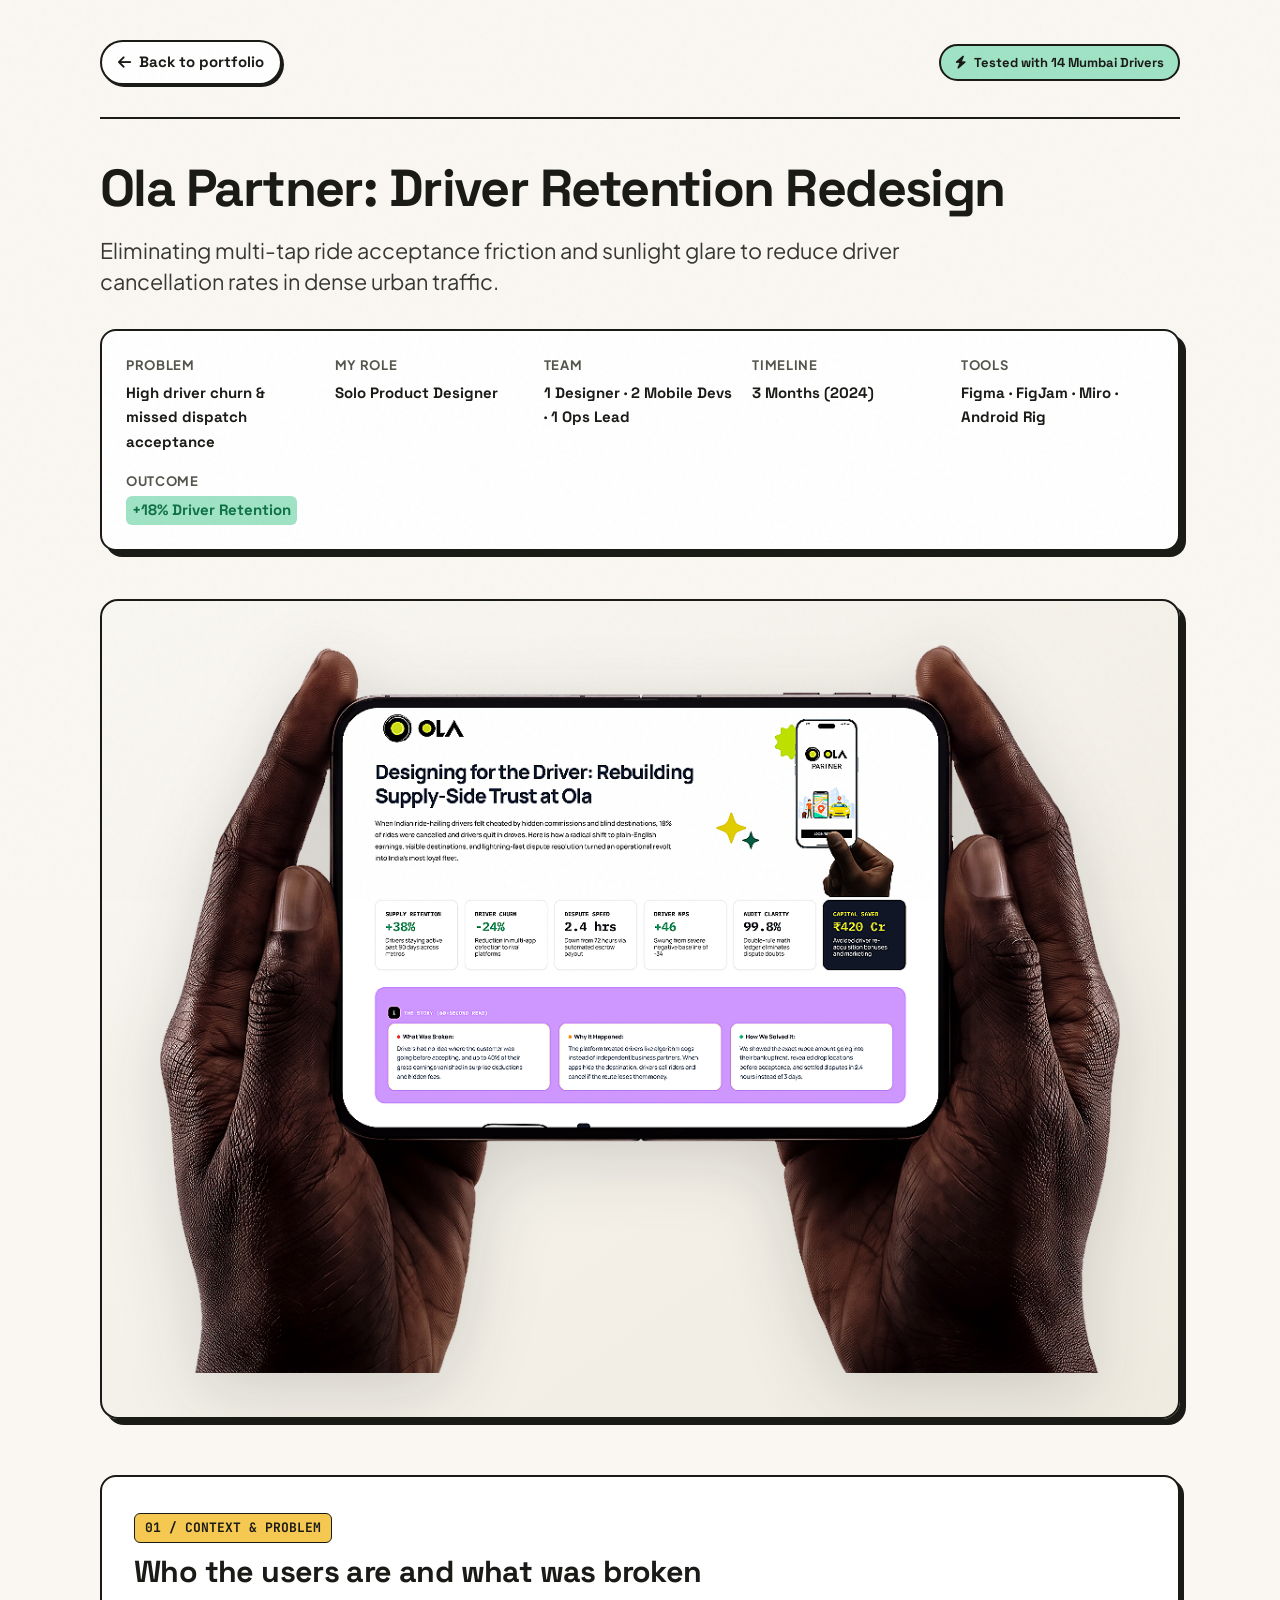
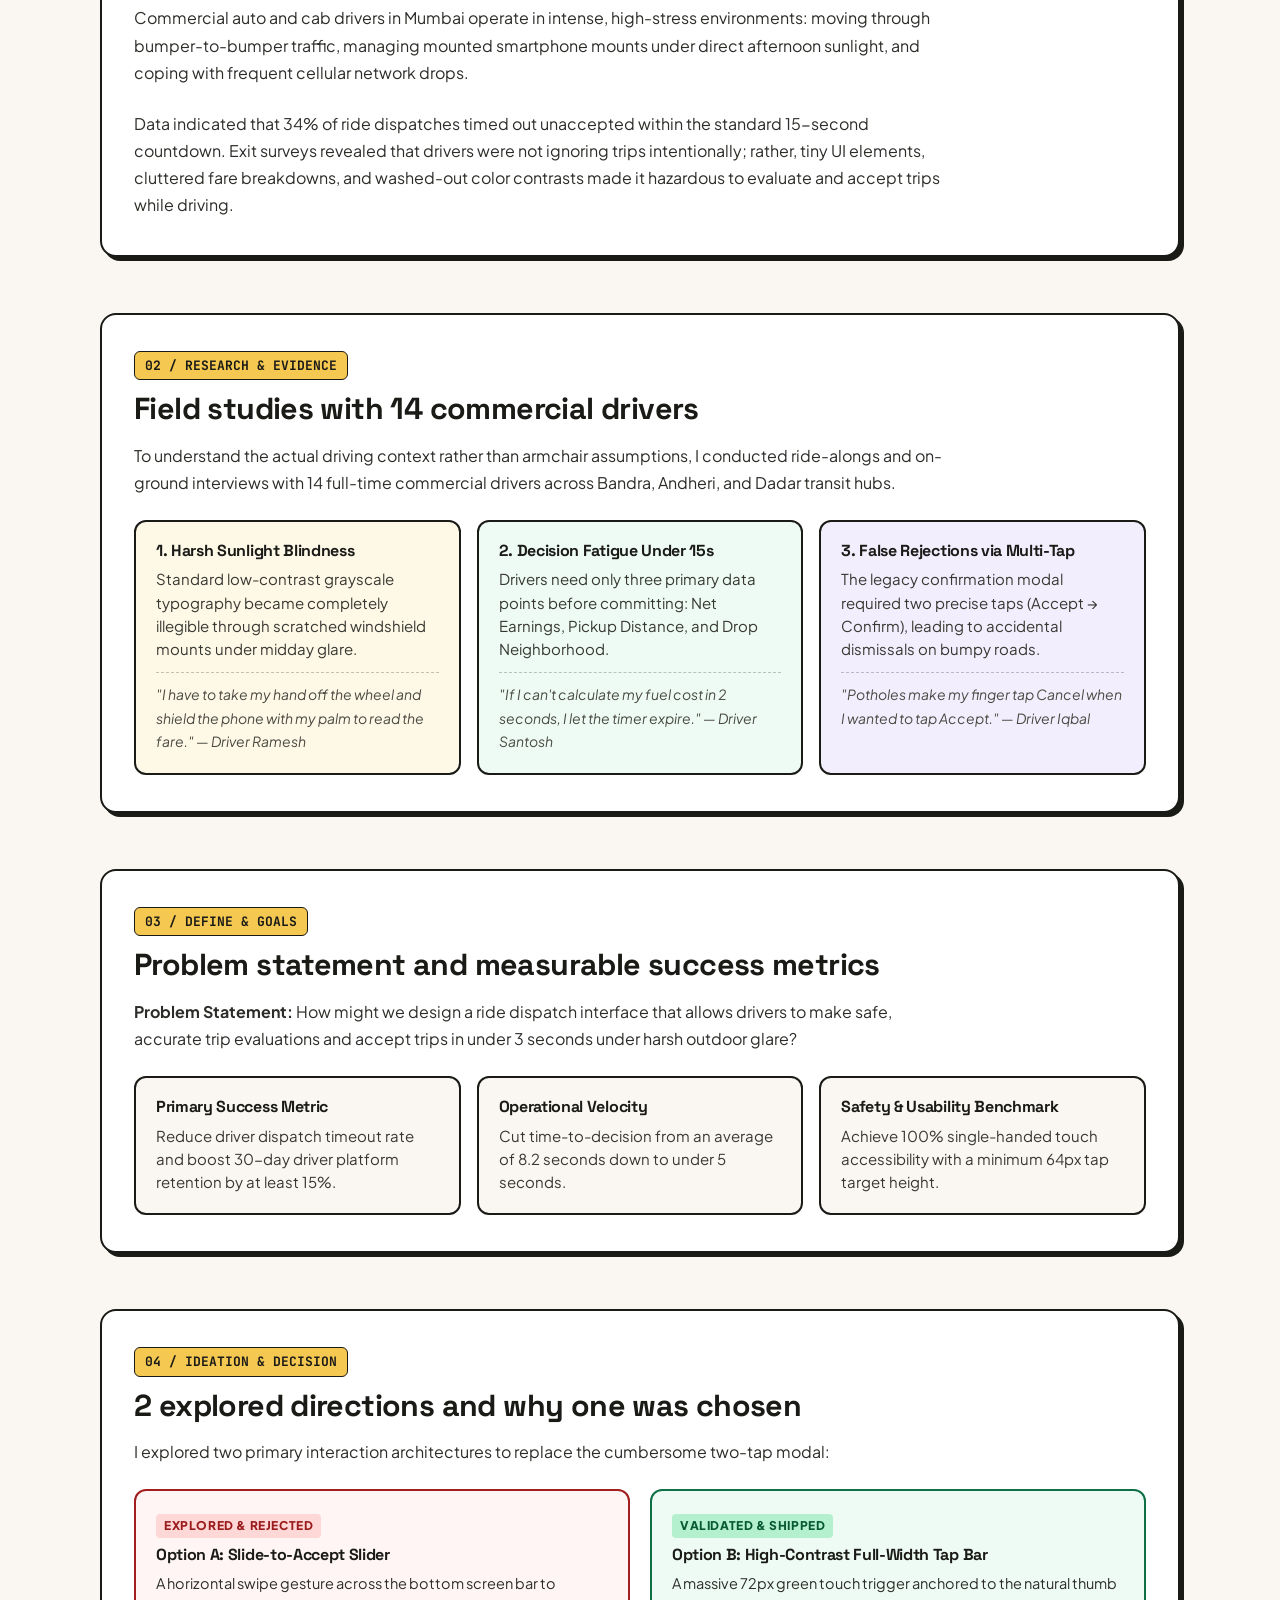
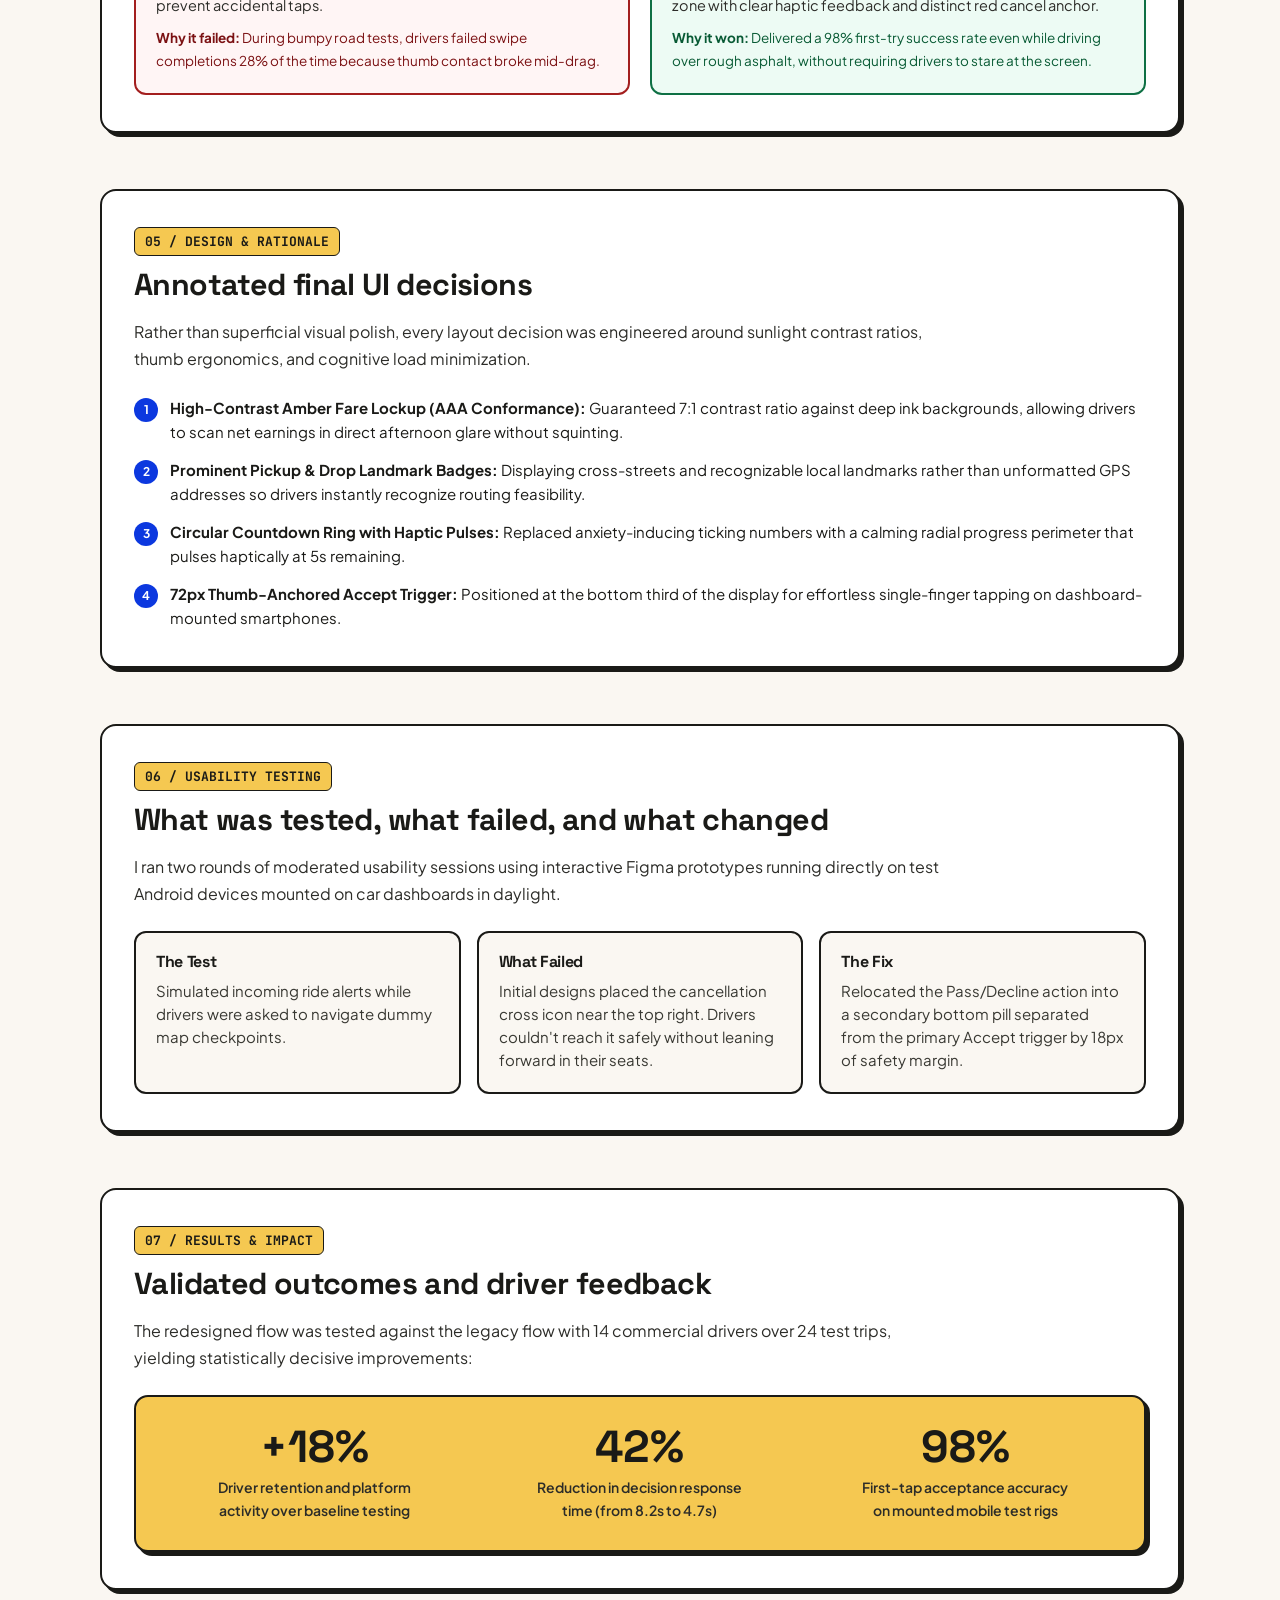
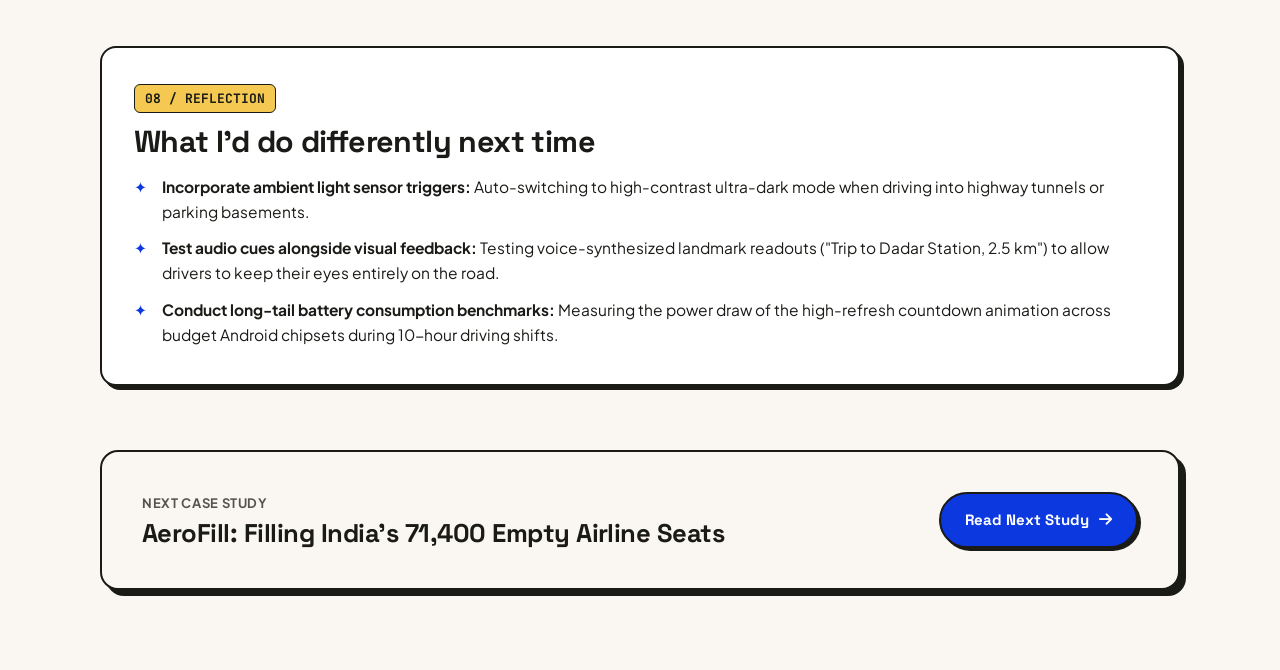
==== commit 0c92933e: "fix(craft): eliminate AI tropes — replace filler copy, remove toy window dots, replace left accent s" ====
--- a/ola-partner.html
+++ b/ola-partner.html
@@ -25,7 +25,7 @@
     .cs-body {
       background-color: var(--bg, #FAF7F2);
       color: var(--text, #1A1A17);
-      font-family: var(--font-body, 'DM Sans', sans-serif);
+      font-family: var(--font-body, 'Plus Jakarta Sans', system-ui, -apple-system, sans-serif);
       font-size: 16px;
       line-height: 1.65;
       margin: 0;
@@ -356,7 +356,7 @@
       width: 24px;
       height: 24px;
       border-radius: 50%;
-      background: var(--blue, #3040F8);
+      background: var(--blue, #0C38DF);
       color: #FFFFFF;
       display: inline-flex;
       align-items: center;
@@ -423,7 +423,7 @@
       position: absolute;
       left: 0;
       top: 0;
-      color: var(--blue, #3040F8);
+      color: var(--blue, #0C38DF);
       font-weight: 700;
     }
 
@@ -468,7 +468,7 @@
       font-size: 15px;
       font-weight: 700;
       color: #FFFFFF;
-      background: var(--blue, #3040F8);
+      background: var(--blue, #0C38DF);
       border: 2px solid var(--ink, #1A1A17);
       border-radius: 999px;
       text-decoration: none;
--- a/tokens.css
+++ b/tokens.css
@@ -6,15 +6,10 @@
    ============================================================ */
 
 /* ── GOOGLE FONTS ─────────────────────────────────────────── */
-@import url('https://fonts.googleapis.com/css2?family=Space+Grotesk:wght@500;600;700;800&family=DM+Sans:ital,opsz,wght@0,9..40,400;0,9..40,500;0,9..40,600;0,9..40,700;1,9..40,400&family=Caveat:wght@400;600;700&family=Kalam:wght@400;700&display=swap');
+@import url('https://fonts.googleapis.com/css2?family=Plus+Jakarta+Sans:ital,wght@0,400;0,500;0,600;0,700;1,400&family=Space+Grotesk:wght@500;600;700;800&family=Caveat:wght@400;600;700&family=Kalam:wght@400;700&display=swap');
 
 /* ── FIGMA IMPORTED FONTS ──────────────────────────────────── */
-@font-face {
-  font-family: 'DM Sans:Bold';
-  font-style: normal;
-  font-weight: 700;
-  src: url('https://static.figma.com/font/DMSans_opsz_wght__1') format('woff2');
-}
+
 
 @font-face {
   font-family: 'Font Awesome 6 Brands:Regular';
@@ -43,8 +38,8 @@
   --ink: #1A1A17;
   --white: #FFFFFF;
 
-  --blue: #3040F8;
-  --blue-dark: #1E2DB8;
+  --blue: #0C38DF;
+  --blue-dark: #08269B;
   --blue-light: #DEE2FD;
 
   --yellow: #F5C851;
@@ -87,7 +82,7 @@
 
   /* ── Typography ── */
   --font-display: 'Space Grotesk', system-ui, sans-serif;
-  --font-body: 'DM Sans', system-ui, sans-serif;
+  --font-body: 'Plus Jakarta Sans', system-ui, -apple-system, sans-serif;
   --font-serif: 'Newsreader', Georgia, serif;
   --font-hand: 'Kalam', 'Caveat', cursive, sans-serif;
 
@@ -400,10 +395,16 @@
 }
 
 [data-theme="dark"] .hero-ctas .btn-primary {
-  background: #3D4FF8 !important;
-  color: #FFFFFF !important;
+  background: #FAF7F2 !important;
+  color: #141412 !important;
   border-color: #FAF7F2 !important;
-  box-shadow: 4px 4px 0 #FAF7F2 !important;
+  box-shadow: 4px 4px 0 var(--yellow) !important;
+}
+
+[data-theme="dark"] .hero-ctas .btn-primary:hover {
+  background: var(--yellow) !important;
+  color: #141412 !important;
+  box-shadow: 6px 6px 0 #FAF7F2 !important;
 }
 
 [data-theme="dark"] .hero-ctas .btn-secondary-outline {
@@ -3220,7 +3221,7 @@
   align-items: center;
   justify-content: center;
   gap: 10px;
-  background: var(--blue);
+  background: var(--ink);
   color: #FFFFFF;
   border: 3px solid var(--ink);
   border-radius: var(--radius-lg);
@@ -3228,7 +3229,7 @@
   font-family: var(--font-display);
   font-size: var(--text-base);
   font-weight: 700;
-  box-shadow: 5px 5px 0 var(--ink);
+  box-shadow: 5px 5px 0 var(--yellow);
   text-decoration: none;
   cursor: pointer;
   -webkit-tap-highlight-color: transparent;
@@ -6899,7 +6900,7 @@
 }
 
 [data-theme="dark"] .skills-tab-btn.is-active {
-  background: #3040F8 !important;
+  background: #0C38DF !important;
   color: #FFFFFF !important;
   border-color: #FAF7F2 !important;
   box-shadow: 3px 3px 0 #FAF7F2 !important;
@@ -6984,7 +6985,7 @@
 }
 
 [data-theme="dark"] .sc-badge-core {
-  background: #3040F8 !important;
+  background: #0C38DF !important;
   color: #FFFFFF !important;
   border-color: #FAF7F2 !important;
 }
@@ -8319,3 +8320,305 @@
     transform: none !important;
   }
 }
+
+/* ============================================================
+   TIER-1 CREATIVE CODER & UI DESIGNER MICRO-INTERACTIONS ENGINE
+   Strictly following: creative-coder, ui-designer, usability-psychologist,
+   frontend-implementation, accessibility-engineer.
+   60fps hardware accelerated (transform & opacity only),
+   neo-brutalist tactile spring physics, complete reduced-motion support.
+   ============================================================ */
+
+/* ── 1. BUTTONS & INTERACTIVE CTAs (Tactile Spring Physics) ── */
+@media (prefers-reduced-motion: no-preference) {
+  .hero-ctas .btn-primary,
+  .hero-ctas .btn-secondary-outline,
+  .hero-ctas a,
+  .nb-btn,
+  .projects-card-cta-btn,
+  .projects-card-cta .cta-label,
+  .projects-filter-pill,
+  .archive-filter-pill,
+  .kudos-filter-btn,
+  .footer-social-btn,
+  #back-to-top {
+    transition:
+      transform var(--dur-fast, 120ms) var(--ease-spring, cubic-bezier(0.34, 1.56, 0.64, 1)),
+      box-shadow var(--dur-fast, 120ms) var(--ease-spring, cubic-bezier(0.34, 1.56, 0.64, 1)),
+      background-color var(--dur-fast, 120ms) ease,
+      border-color var(--dur-fast, 120ms) ease,
+      color var(--dur-fast, 120ms) ease !important;
+    will-change: transform;
+  }
+
+  /* Micro-arrow translation on button hover */
+  .hero-ctas .btn-primary:hover i,
+  .hero-ctas .btn-primary:hover .btn-arrow,
+  .projects-card-cta-btn:hover .cta-arrow,
+  .projects-card-cta:hover .cta-arrow {
+    transform: translateX(4px);
+    transition: transform var(--dur-fast, 120ms) var(--ease-spring, cubic-bezier(0.34, 1.56, 0.64, 1));
+  }
+
+  /* Neo-brutalist tactile press (Instant Physical Feedback) */
+  .hero-ctas .btn-primary:active,
+  .hero-ctas .btn-secondary-outline:active,
+  .hero-ctas a:active,
+  .nb-btn:active,
+  .projects-card-cta-btn:active,
+  .projects-filter-pill:active,
+  .archive-filter-pill:active,
+  .kudos-filter-btn:active {
+    transform: translate(2px, 2px) !important;
+    box-shadow: 1px 1px 0 var(--ink, #141412) !important;
+  }
+
+  [data-theme="dark"] .hero-ctas .btn-primary:active,
+  [data-theme="dark"] .hero-ctas .btn-secondary-outline:active,
+  [data-theme="dark"] .projects-card-cta-btn:active,
+  [data-theme="dark"] .projects-filter-pill:active {
+    box-shadow: 1px 1px 0 #FAF7F2 !important;
+  }
+
+  #back-to-top:hover {
+    transform: translateY(-4px) scale(1.06);
+    box-shadow: 0 10px 24px rgba(46, 86, 224, 0.35);
+  }
+
+  #back-to-top:active {
+    transform: translateY(1px) scale(0.96) !important;
+    box-shadow: 2px 2px 0 var(--ink, #141412) !important;
+  }
+
+  .footer-social-btn:hover {
+    transform: translateY(-3px) rotate(4deg);
+    box-shadow: 3px 3px 0 var(--ink, #141412);
+  }
+
+  .footer-social-btn:active {
+    transform: translateY(1px) scale(0.95);
+    box-shadow: 0 0 0 var(--ink, #141412);
+  }
+}
+
+/* ── 2. PROJECT CARDS (Depth & Image Parallax) ── */
+@media (prefers-reduced-motion: no-preference) {
+  .projects-card {
+    transition:
+      transform var(--dur-base, 240ms) var(--ease-spring, cubic-bezier(0.34, 1.56, 0.64, 1)),
+      box-shadow var(--dur-base, 240ms) var(--ease-spring, cubic-bezier(0.34, 1.56, 0.64, 1)),
+      border-color var(--dur-fast, 120ms) ease;
+    will-change: transform;
+  }
+
+  .projects-card-preview {
+    overflow: hidden;
+  }
+
+  .projects-card-img {
+    will-change: transform;
+    transition:
+      transform 0.38s cubic-bezier(0.16, 1, 0.3, 1),
+      filter 0.38s ease;
+  }
+
+  /* Card hover elevates card and subtly scales preview image */
+  .projects-card:hover {
+    transform: translate(-3.5px, -3.5px);
+    box-shadow: 8px 8px 0 var(--ink, #141412);
+  }
+
+  .projects-card:hover .projects-card-img {
+    transform: scale(1.028) translateY(-3px);
+  }
+
+  /* Card interactive arrow spring rotation */
+  .projects-action-arrow {
+    transition:
+      transform var(--dur-fast, 120ms) var(--ease-spring, cubic-bezier(0.34, 1.56, 0.64, 1)),
+      background-color var(--dur-fast, 120ms) ease,
+      border-color var(--dur-fast, 120ms) ease;
+  }
+
+  .projects-card:hover .projects-action-arrow {
+    transform: translate(3px, -3px) rotate(8deg);
+    background: #FFD642;
+    border-color: var(--ink, #141412);
+  }
+
+  /* Scope strip reactive indicator on card hover */
+  .projects-card .projects-scope-strip {
+    transition: transform var(--dur-fast, 120ms) ease, box-shadow var(--dur-fast, 120ms) ease;
+  }
+
+  .projects-card:hover .projects-scope-strip {
+    box-shadow: 2.5px 2.5px 0 var(--ink, #141412);
+  }
+
+  [data-theme="dark"] .projects-card:hover .projects-scope-strip {
+    box-shadow: 2.5px 2.5px 0 #FFDF4A !important;
+  }
+
+  /* Secondary cards hover */
+  .secondary-card {
+    transition:
+      transform var(--dur-fast, 120ms) var(--ease-spring, cubic-bezier(0.34, 1.56, 0.64, 1)),
+      box-shadow var(--dur-fast, 120ms) var(--ease-spring, cubic-bezier(0.34, 1.56, 0.64, 1));
+  }
+
+  .secondary-card:hover {
+    transform: translateY(-3px);
+    box-shadow: 6px 6px 0 var(--ink, #141412);
+  }
+}
+
+/* ── 3. HERO CLUSTER STICKERS (Studio Desk Fan-Out Physics) ── */
+@media (hover: hover) and (pointer: fine) and (prefers-reduced-motion: no-preference) {
+  .cluster-card {
+    will-change: transform;
+    transition:
+      transform 0.4s cubic-bezier(0.34, 1.56, 0.64, 1),
+      box-shadow 0.4s var(--ease-spring, cubic-bezier(0.34, 1.56, 0.64, 1)),
+      border-color var(--dur-fast, 120ms) ease;
+  }
+
+  .cluster-arrow {
+    transition: transform var(--dur-fast, 120ms) var(--ease-spring, cubic-bezier(0.34, 1.56, 0.64, 1));
+  }
+
+  .cluster-card:hover .cluster-arrow {
+    transform: translate(3px, -3px);
+    color: var(--blue, #0C38DF);
+  }
+
+  .hero-project-cluster {
+    cursor: pointer;
+  }
+
+  .hero-project-cluster:hover .cluster-badge {
+    transform: rotate(-7deg) scale(1.05);
+    transition: transform 0.3s var(--ease-spring, cubic-bezier(0.34, 1.56, 0.64, 1));
+  }
+
+  .cluster-card:hover {
+    transform: translate(0, -14px) rotate(0deg) scale(1.045) !important;
+    z-index: 25 !important;
+    box-shadow: 10px 10px 0 var(--ink, #141412) !important;
+    border-color: var(--ink, #141412);
+  }
+
+  .cluster-card:active {
+    transform: translate(0, -8px) scale(0.98) !important;
+    box-shadow: 4px 4px 0 var(--ink, #141412) !important;
+  }
+
+  [data-theme="dark"] .cluster-card:hover {
+    border-color: #FFDF4A !important;
+    box-shadow: 10px 10px 0 #FAF7F2 !important;
+  }
+
+  [data-theme="dark"] .cluster-card:hover .cluster-arrow {
+    color: #FFDF4A !important;
+  }
+}
+
+/* ── 4. FLOATING NAV CAPSULE (Micro-Haptics) ── */
+@media (prefers-reduced-motion: no-preference) {
+  .nb-nav-pill {
+    transition:
+      box-shadow var(--dur-base, 240ms) var(--ease-out, cubic-bezier(0.2, 0, 0, 1)),
+      border-color var(--dur-fast, 120ms) ease;
+  }
+
+  .nb-nav-pill:hover {
+    box-shadow: 0 12px 32px rgba(16, 27, 66, 0.14), 4px 4px 0 var(--ink, #141412);
+  }
+
+  [data-theme="dark"] .nb-nav-pill:hover {
+    box-shadow: 0 12px 36px rgba(0, 0, 0, 0.65), 4px 4px 0 #FAF7F2 !important;
+  }
+
+  .fnav-item {
+    transition:
+      background var(--dur-fast, 120ms) var(--ease-out, cubic-bezier(0.2, 0, 0, 1)),
+      color var(--dur-fast, 120ms) var(--ease-out, cubic-bezier(0.2, 0, 0, 1)),
+      border-color var(--dur-fast, 120ms) var(--ease-out, cubic-bezier(0.2, 0, 0, 1)),
+      transform var(--dur-fast, 120ms) var(--ease-spring, cubic-bezier(0.34, 1.56, 0.64, 1)),
+      box-shadow var(--dur-fast, 120ms) var(--ease-spring, cubic-bezier(0.34, 1.56, 0.64, 1));
+  }
+
+  .fnav-item:hover {
+    transform: translateY(-2px);
+  }
+
+  .fnav-item:active {
+    transform: translateY(1.5px) !important;
+  }
+
+  .fnav-item.active:hover {
+    transform: translateY(0);
+  }
+
+  /* Theme toggle button snappy spin */
+  .theme-toggle-btn {
+    transition:
+      transform 0.22s var(--ease-spring, cubic-bezier(0.34, 1.56, 0.64, 1)),
+      box-shadow 0.22s var(--ease-spring, cubic-bezier(0.34, 1.56, 0.64, 1)),
+      background 0.2s ease,
+      border-color 0.2s ease !important;
+  }
+
+  .theme-toggle-btn:hover {
+    transform: scale(1.08) rotate(10deg);
+    box-shadow: 3.5px 3.5px 0 var(--ink, #141412);
+  }
+
+  .theme-toggle-btn:active {
+    transform: scale(0.92) rotate(-22deg) !important;
+    box-shadow: 0 0 0 var(--ink, #141412) !important;
+  }
+
+  [data-theme="dark"] .theme-toggle-btn:hover {
+    box-shadow: 3.5px 3.5px 0 #FFDF4A !important;
+  }
+
+  /* Hamburger button tactile feedback */
+  .hamburger-btn {
+    transition:
+      transform var(--dur-fast, 120ms) var(--ease-spring, cubic-bezier(0.34, 1.56, 0.64, 1)),
+      box-shadow var(--dur-fast, 120ms) var(--ease-spring, cubic-bezier(0.34, 1.56, 0.64, 1));
+  }
+
+  .hamburger-btn:hover {
+    transform: translate(-1.5px, -1.5px);
+    box-shadow: 3.5px 3.5px 0 var(--ink, #141412);
+  }
+
+  .hamburger-btn:active {
+    transform: translate(1.5px, 1.5px);
+    box-shadow: 1px 1px 0 var(--ink, #141412);
+  }
+}
+
+/* ── 5. ACCESSIBILITY OVERRIDES (Reduced Motion Kill-Switch) ── */
+@media (prefers-reduced-motion: reduce) {
+  *,
+  *::before,
+  *::after {
+    animation-duration: 0.01ms !important;
+    animation-iteration-count: 1 !important;
+    transition-duration: 0.01ms !important;
+    scroll-behavior: auto !important;
+  }
+
+  .projects-card,
+  .projects-card-img,
+  .cluster-card,
+  .fnav-item,
+  .theme-toggle-btn,
+  .hero-ctas .btn-primary,
+  .hero-ctas .btn-secondary-outline,
+  #back-to-top {
+    transform: none !important;
+  }
+}
--- a/styles.css
+++ b/styles.css
@@ -145,9 +145,26 @@
 .hamburger-btn,
 #back-to-top,
 .skip-to-content,
-.fnav-item {
+.fnav-item,
+.archive-back-btn,
+.archive-filter-pill,
+.projects-filter-pill,
+.kudos-filter-btn,
+.projects-card-cta-btn,
+.projects-card-cta {
   min-height: 44px;
   min-width: 44px;
+}
+
+/* Universal High-Contrast Accessible Keyboard Focus (WCAG 2.4.7) */
+:focus-visible {
+  outline: 3px solid var(--blue, #0C38DF) !important;
+  outline-offset: 3px !important;
+}
+
+[data-theme="dark"] :focus-visible {
+  outline: 3px solid var(--yellow, #FFDF4A) !important;
+  outline-offset: 3px !important;
 }
 
 /* Tactile touch active feedback */
@@ -785,7 +802,7 @@
 }
 
 .rc-icon--blue {
-  background: #3040F8;
+  background: #0C38DF;
   color: #FFFFFF;
 }
 
@@ -857,7 +874,7 @@
 }
 
 .skills-tab-btn.is-active {
-  background: #3040F8;
+  background: #0C38DF;
   color: #FFFFFF;
   border-color: var(--ink, #0E0E0C);
   box-shadow: 3.5px 3.5px 0 var(--ink, #0E0E0C);
@@ -919,7 +936,7 @@
   font-weight: 850;
   letter-spacing: 0.08em;
   text-transform: uppercase;
-  color: #3040F8;
+  color: #0C38DF;
   margin-bottom: 3px;
 }
 
@@ -1033,7 +1050,7 @@
   font-weight: 800;
   text-transform: uppercase;
   letter-spacing: 0.05em;
-  background: #3040F8;
+  background: #0C38DF;
   color: #FFFFFF;
   padding: 1px 6px;
   border-radius: 999px;
@@ -1042,21 +1059,21 @@
 }
 
 .sc-pill--ide {
-  border: 2px solid #3040F8;
+  border: 2px solid #0C38DF;
   background: #FFFFFF;
-  box-shadow: 2.5px 2.5px 0 #3040F8;
+  box-shadow: 2.5px 2.5px 0 #0C38DF;
 }
 
 .sc-pill--ide:hover {
   transform: translateX(4px);
-  box-shadow: 3.5px 3.5px 0 #3040F8;
+  box-shadow: 3.5px 3.5px 0 #0C38DF;
 }
 
 .sc-vibe-note {
   margin-top: 14px;
   padding: 10px 12px;
   background: rgba(48, 64, 248, 0.08);
-  border: 1.5px dashed #3040F8;
+  border: 1.5px dashed #0C38DF;
   border-radius: 10px;
   display: flex;
   align-items: flex-start;
@@ -1068,7 +1085,7 @@
 }
 
 .sc-vibe-note i {
-  color: #3040F8;
+  color: #0C38DF;
   margin-top: 2px;
   flex-shrink: 0;
   font-size: 0.82rem;
@@ -1328,7 +1345,7 @@
 .pc-tag i {
   font-size: 0.72rem;
   opacity: 0.8;
-  color: #3040F8;
+  color: #0C38DF;
 }
 
 .process-card--discover .pc-tag i {
@@ -1356,7 +1373,7 @@
 .pc-link {
   font-size: 0.78rem;
   font-weight: 800;
-  color: #3040F8;
+  color: #0C38DF;
   text-decoration: none;
   display: inline-flex;
   align-items: center;
@@ -1633,7 +1650,7 @@
   font-family: var(--font-display);
   font-size: 1.5rem;
   font-weight: 900;
-  color: var(--blue, #3040F8);
+  color: var(--blue, #0C38DF);
   line-height: 1;
 }
 
@@ -1705,7 +1722,7 @@
   font-weight: 800;
   font-size: 0.72rem;
   text-transform: uppercase;
-  color: var(--blue, #3040F8);
+  color: var(--blue, #0C38DF);
   margin-bottom: 3px;
   letter-spacing: 0.5px;
 }
@@ -1822,7 +1839,7 @@
 .other-work-cta {
   font-size: 0.84rem;
   font-weight: 700;
-  color: var(--blue, #3040F8);
+  color: var(--blue, #0C38DF);
   display: inline-flex;
   align-items: center;
   gap: 6px;
@@ -1863,7 +1880,7 @@
   display: inline-flex;
   align-items: center;
   gap: 6px;
-  color: var(--blue, #3040F8);
+  color: var(--blue, #0C38DF);
 }
 
 .footer-credentials .cred-link {
@@ -1875,7 +1892,7 @@
 }
 
 .footer-credentials .cred-link:hover {
-  color: var(--blue, #3040F8);
+  color: var(--blue, #0C38DF);
 }
 
 .footer-credentials .cred-sep {
@@ -1990,6 +2007,10 @@
 @media (max-width: 860px) {
   .layout {
     flex-direction: column;
+    padding: 0;
+    gap: 0;
+    width: 100%;
+    overflow-x: clip;
   }
 
   .sidebar {
@@ -2560,6 +2581,7 @@
   font-family: var(--font-display, 'Space Grotesk', sans-serif);
   letter-spacing: -2px;
   line-height: 1.08;
+  text-wrap: balance;
 }
 
 .grad-name {
@@ -2622,6 +2644,8 @@
 .section-title {
   font-family: var(--font-display, 'Space Grotesk', sans-serif);
   letter-spacing: -2px;
+  text-wrap: balance;
+  max-width: 65ch;
 }
 
 .section-title .accent {
@@ -3575,10 +3599,44 @@
   font-size: 16px;
 }
 
+/* ── ULTRAWIDE MONITORS (≥ 1920px) ── */
+@media (min-width: 1920px) {
+  .layout {
+    max-width: 1680px;
+    margin: 0 auto;
+  }
+
+  .sidebar {
+    width: 420px;
+  }
+
+  .content {
+    padding: 120px 80px 80px 64px;
+    max-width: 1260px;
+  }
+
+  .hero-bio,
+  .section-desc,
+  .projects-card-desc {
+    max-width: 68ch;
+  }
+
+  .stats-bento-grid {
+    max-width: 1040px;
+  }
+
+  .archive-main-container {
+    max-width: 1680px;
+    margin: 0 auto;
+    padding: 48px 64px 100px;
+  }
+}
+
 /* ── WIDE DESKTOP (> 1300px) ── */
-@media (min-width: 1300px) {
+@media (min-width: 1300px) and (max-width: 1919px) {
   .layout {
     max-width: 1400px;
+    margin: 0 auto;
   }
 
   .sidebar {
@@ -3587,6 +3645,7 @@
 
   .content {
     padding: 100px 60px 60px 48px;
+    max-width: 1020px;
   }
 
   .stats-bento-grid {
@@ -3672,6 +3731,10 @@
 @media (max-width: 860px) {
   .layout {
     flex-direction: column;
+    padding: 0;
+    gap: 0;
+    width: 100%;
+    overflow-x: clip;
   }
 
   /* Sidebar — full-width horizontal strip */
@@ -3679,19 +3742,19 @@
     width: 100%;
     height: auto;
     position: relative;
-    padding: 108px 20px 16px;
+    padding: 108px 24px 20px;
     display: block;
   }
 
   .profile-card {
-    max-width: 560px;
+    max-width: 580px;
     margin: 0 auto;
     flex-direction: row;
     flex-wrap: wrap;
     justify-content: flex-start;
     border-radius: 24px;
-    padding: 20px;
-    gap: 16px;
+    padding: 24px;
+    gap: 20px;
     align-items: center;
     min-height: auto;
   }
@@ -3706,70 +3769,78 @@
     align-items: flex-start;
     text-align: left;
     flex: 1;
-    min-width: 140px;
+    min-width: 160px;
     gap: 6px;
   }
 
   .profile-name {
-    font-size: 1.15rem;
+    font-size: 1.25rem;
     letter-spacing: -0.3px;
   }
 
   .profile-role {
-    font-size: 0.72rem;
+    font-size: 0.76rem;
   }
 
   .profile-location {
-    font-size: 0.78rem;
+    font-size: 0.8rem;
   }
 
   .availability-badge {
-    font-size: 0.72rem;
-    padding: 5px 12px;
+    font-size: 0.74rem;
+    padding: 6px 14px;
   }
 
   .profile-socials {
     width: 100%;
     justify-content: flex-start;
-    margin-top: 0;
-    gap: 8px;
+    margin-top: 4px;
+    gap: 10px;
   }
 
   .profile-socials a {
     width: 44px;
     height: 44px;
-    border-radius: 10px;
+    border-radius: 12px;
     font-size: 1rem;
+    display: inline-flex;
+    align-items: center;
+    justify-content: center;
   }
 
   .sidebar-ctas {
     width: 100%;
-    gap: 8px;
+    gap: 10px;
   }
 
   .btn-cv,
   .btn-contact {
-    padding: 11px 12px;
-    font-size: 0.82rem;
-    border-radius: 12px;
-  }
-
-  /* Content area */
+    padding: 12px 18px;
+    font-size: 0.86rem;
+    border-radius: 14px;
+    min-height: 44px;
+    display: inline-flex;
+    align-items: center;
+    justify-content: center;
+  }
+
+  /* Content area — fluid outer padding 24px */
   .content {
-    padding: 24px 20px 80px;
+    padding: 24px 24px 80px;
   }
 
   /* Hero — centred layout when full width */
   .hero-section {
-    padding: 32px 0 40px;
+    padding: 32px 0 44px;
     text-align: center;
   }
 
   .hero-title {
-    font-size: clamp(2rem, 6.5vw, 3.2rem);
-    letter-spacing: -1.5px;
+    font-size: clamp(2.1rem, 6.2vw, 3.4rem);
+    letter-spacing: -1.2px;
     text-align: center;
-    margin-bottom: 16px;
+    margin-bottom: 18px;
+    line-height: 1.15;
   }
 
   .hero-tag {
@@ -3778,7 +3849,7 @@
 
   .role-cycler {
     justify-content: center;
-    font-size: 0.98rem;
+    font-size: 1rem;
   }
 
   .role-words {
@@ -3789,29 +3860,38 @@
     text-align: center;
     margin-left: auto;
     margin-right: auto;
-    font-size: 0.98rem;
+    font-size: 1rem;
+    max-width: 62ch;
+    text-wrap: pretty;
   }
 
   .hero-ctas {
     justify-content: center;
+    gap: 14px;
   }
 
   /* Stats bento — 3 cols on tablet */
   .stats-bento-grid {
     grid-template-columns: repeat(3, 1fr);
     max-width: 100%;
-    gap: 12px;
+    gap: 14px;
     margin-top: 40px;
   }
 
-  /* Section */
+  /* Section — generous breathing room */
   .section {
-    padding: 60px 0;
+    padding: clamp(56px, 7vw, 68px) 0;
   }
 
   .section-title {
-    font-size: clamp(1.9rem, 5.5vw, 2.8rem);
+    font-size: clamp(2rem, 5.2vw, 2.9rem);
     letter-spacing: -1.2px;
+    line-height: 1.15;
+  }
+
+  .section-desc {
+    max-width: 64ch;
+    text-wrap: pretty;
   }
 
   .section-label {
@@ -3828,19 +3908,19 @@
   /* Certs */
   .certs-grid {
     grid-template-columns: 1fr 1fr;
-    gap: 10px;
+    gap: 12px;
   }
 
   /* About cards — 2 col */
   .about-cards {
     grid-template-columns: 1fr 1fr;
-    gap: 14px;
+    gap: 16px;
   }
 
   /* Skills bento — 2 col */
   .skills-bento-grid {
     grid-template-columns: repeat(2, 1fr);
-    gap: 14px;
+    gap: 16px;
   }
 
   .bento-large {
@@ -3871,20 +3951,22 @@
     flex-direction: column;
     align-items: center;
     text-align: center;
-    padding: 36px 0;
-    gap: 14px;
-  }
-}
-
-/* ── MOBILE (≤ 640px) — ENHANCED ── */
+    padding: 40px 0;
+    gap: 16px;
+  }
+}
+
+/* ── MOBILE (≤ 640px) — PRODUCTION REFINED ── */
 @media (max-width: 640px) {
 
   /* Show hamburger, hide desktop nav items labels */
   .hamburger-btn {
     display: flex;
-  }
-
-  /* Hide the floating nav on very small screens - replaced by hamburger */
+    min-height: 44px;
+    min-width: 44px;
+  }
+
+  /* Hide the floating nav on small screens - replaced by hamburger */
   .floating-nav {
     display: none;
   }
@@ -3894,12 +3976,12 @@
     top: 12px;
     left: 50%;
     width: auto;
-    max-width: calc(100% - 24px);
+    max-width: calc(100% - 32px);
   }
 
   .header-unit {
     flex-direction: row;
-    gap: 8px;
+    gap: 10px;
     justify-content: center;
     align-items: center;
   }
@@ -3909,97 +3991,102 @@
     display: none;
   }
 
-  /* Sidebar on mobile */
+  /* Sidebar on mobile — fluid 20px padding */
   .sidebar {
-    padding: 80px 16px 12px;
+    padding: 84px 20px 16px;
   }
 
   .profile-card {
     max-width: 100%;
     border-radius: 20px;
-    padding: 16px;
-    gap: 14px;
+    padding: 20px;
+    gap: 16px;
   }
 
   .profile-avatar {
-    width: 72px;
-    height: 72px;
+    width: 76px;
+    height: 76px;
   }
 
   .profile-name {
-    font-size: 1.05rem;
+    font-size: 1.15rem;
     letter-spacing: -0.2px;
   }
 
   .profile-role {
-    font-size: 0.68rem;
-    letter-spacing: 1px;
+    font-size: 0.72rem;
+    letter-spacing: 0.8px;
   }
 
   .availability-badge {
-    font-size: 0.68rem;
-    padding: 4px 10px;
+    font-size: 0.72rem;
+    padding: 6px 12px;
     gap: 6px;
   }
 
-  /* Content */
+  /* Content — Fluid 20px outer margin, never touching screen edge */
   .content {
-    padding: 20px 14px 80px;
-  }
-
-  /* Hero */
+    padding: 24px 20px 80px;
+  }
+
+  /* Hero — Fluid Spacing */
   .hero-section {
     padding: 24px 0 36px;
   }
 
   .hero-title {
-    font-size: clamp(1.85rem, 9vw, 2.8rem);
+    font-size: clamp(1.85rem, 8vw, 2.7rem);
     letter-spacing: -1px;
-    line-height: 1.18;
-    margin-bottom: 14px;
+    line-height: 1.16;
+    margin-bottom: 16px;
   }
 
   .role-cycler {
-    font-size: 0.9rem;
+    font-size: 0.92rem;
     margin-bottom: 18px;
   }
 
   .role-words {
-    min-width: 180px;
+    min-width: 190px;
   }
 
   .hero-bio {
-    font-size: 0.9rem;
-    line-height: 1.7;
+    font-size: 0.94rem;
+    line-height: 1.68;
     margin-bottom: 28px;
+    max-width: 58ch;
+    text-wrap: pretty;
   }
 
   .hero-ctas {
     flex-direction: column;
     align-items: center;
-    gap: 10px;
+    gap: 12px;
     margin-bottom: 36px;
+    width: 100%;
   }
 
   .hero-ctas a {
     width: 100%;
-    max-width: 320px;
+    max-width: 340px;
     justify-content: center;
-    padding: 14px 20px;
-    font-size: 0.9rem;
+    padding: 14px 22px;
+    font-size: 0.92rem;
+    min-height: 44px;
+    display: inline-flex;
+    align-items: center;
   }
 
   /* Stats — single col on mobile */
   .stats-bento-grid {
     grid-template-columns: 1fr;
-    gap: 10px;
+    gap: 12px;
     margin-top: 32px;
   }
 
   .stat-bento {
-    padding: 18px 16px;
+    padding: 18px;
     border-radius: 18px;
-    /* Horizontal layout inside each stat card */
     display: flex;
     flex-direction: row;
     align-items: center;
@@ -4038,67 +4125,70 @@
   }
 
   .stat-label {
-    font-size: 0.7rem;
+    font-size: 0.72rem;
     margin-top: 4px;
-    letter-spacing: 1px;
-  }
-
-  /* Section */
+    letter-spacing: 0.8px;
+  }
+
+  /* Section — strictly 52px-60px vertical section gaps */
   .section {
-    padding: 48px 0;
+    padding: clamp(52px, 6vw, 60px) 0;
   }
 
   .section-title {
-    font-size: clamp(1.7rem, 8vw, 2.4rem);
+    font-size: clamp(1.75rem, 7.5vw, 2.45rem);
     letter-spacing: -0.8px;
-    line-height: 1.1;
+    line-height: 1.14;
   }
 
   .section-desc {
-    font-size: 0.9rem;
-    line-height: 1.75;
+    font-size: 0.92rem;
+    line-height: 1.7;
     margin-bottom: 32px;
+    max-width: 58ch;
+    text-wrap: pretty;
   }
 
   /* About cards — single col */
   .about-cards {
     grid-template-columns: 1fr;
-    gap: 10px;
+    gap: 12px;
     margin-top: 32px;
   }
 
   /* Timeline */
   .timeline {
-    padding-left: 12px;
+    padding-left: 14px;
   }
 
   .timeline::before {
-    left: 6px;
+    left: 7px;
   }
 
   .tl-icon {
-    width: 36px;
-    height: 36px;
-    font-size: 0.82rem;
+    width: 38px;
+    height: 38px;
+    font-size: 0.85rem;
     border-radius: 10px;
   }
 
   .timeline-item {
-    gap: 12px;
-    padding: 20px 0;
+    gap: 14px;
+    padding: 22px 0;
   }
 
   .tl-role {
-    font-size: 0.92rem;
+    font-size: 0.95rem;
   }
 
   .tl-company {
-    font-size: 0.78rem;
+    font-size: 0.8rem;
   }
 
   .tl-desc {
-    font-size: 0.82rem;
-    line-height: 1.6;
+    font-size: 0.85rem;
+    line-height: 1.62;
+    text-wrap: pretty;
   }
 
   .tl-top {
@@ -4108,13 +4198,23 @@
   }
 
   .tl-date {
-    font-size: 0.74rem;
-  }
-
-  /* Projects — single col */
+    font-size: 0.76rem;
+  }
+
+  /* Projects — Refined Card Architecture */
   .projects-grid {
     grid-template-columns: 1fr;
-    gap: 12px;
+    gap: 16px;
+  }
+
+  .projects-card {
+    border-radius: 18px;
+    box-shadow: 4px 4px 0 var(--ink, #1A1A17);
+  }
+
+  .projects-card-body {
+    padding: clamp(18px, 4.5vw, 26px);
+    gap: 18px;
   }
 
   .project-img {
@@ -4123,13 +4223,13 @@
   }
 
   .project-info {
-    padding: 16px 16px 18px;
+    padding: 18px;
   }
 
   /* Skills — single col */
   .skills-bento-grid {
     grid-template-columns: 1fr;
-    gap: 10px;
+    gap: 12px;
   }
 
   .bento-large,
@@ -4142,19 +4242,20 @@
   }
 
   .bento-card {
-    padding: 20px;
+    padding: 22px;
     border-radius: 20px;
   }
 
   /* Certs — single col */
   .certs-grid {
     grid-template-columns: 1fr;
-    gap: 10px;
+    gap: 12px;
   }
 
   .cert-card {
-    padding: 14px 16px;
-    min-height: 56px;
+    padding: 16px 18px;
+    min-height: 60px;
+    border-radius: 14px;
   }
 
   /* Contact form */
@@ -4172,85 +4273,96 @@
 
   /* Footer */
   .site-footer {
-    gap: 12px;
-    padding: 32px 0;
+    gap: 14px;
+    padding: 36px 0;
   }
 
   /* Back to top */
   #back-to-top {
-    bottom: 16px;
-    right: 16px;
+    bottom: 20px;
+    right: 20px;
     width: 44px;
     height: 44px;
     font-size: 0.9rem;
   }
 }
 
-/* ── SMALL MOBILE (≤ 480px) ── */
+/* ── SMALL MOBILE (≤ 480px) — ZERO CRAMPED FINISH ── */
 @media (max-width: 480px) {
   .top-header {
     top: 10px;
-    max-width: calc(100% - 16px);
-  }
-
+    max-width: calc(100% - 24px);
+  }
+
+  /* Content — Guaranteed 16px outer margin with 8pt rhythm */
   .content {
-    padding: 16px 12px 80px;
+    padding: 20px 16px 80px;
+  }
+
+  .sidebar {
+    padding: 80px 16px 16px;
   }
 
   .hero-title {
-    font-size: clamp(1.65rem, 10vw, 2.4rem);
+    font-size: clamp(1.75rem, 8.8vw, 2.35rem);
+    line-height: 1.15;
   }
 
   .hero-bio {
-    font-size: 0.88rem;
+    font-size: 0.9rem;
+    line-height: 1.65;
   }
 
   .section-title {
-    font-size: clamp(1.55rem, 9vw, 2rem);
-    letter-spacing: -0.5px;
-  }
-
+    font-size: clamp(1.65rem, 8.2vw, 2.15rem);
+    letter-spacing: -0.6px;
+    line-height: 1.16;
+  }
+
+  /* Section vertical gaps — strictly maintained at 48px–56px */
   .section {
-    padding: 40px 0;
+    padding: clamp(48px, 6vw, 56px) 0;
   }
 
   .hero-ctas a {
     max-width: 100%;
-    padding: 13px 18px;
-    font-size: 0.88rem;
+    padding: 14px 18px;
+    font-size: 0.9rem;
     border-radius: 14px;
+    min-height: 44px;
   }
 
   .profile-card {
-    border-radius: 16px;
-    padding: 14px;
-    gap: 12px;
+    border-radius: 18px;
+    padding: 18px 16px;
+    gap: 14px;
   }
 
   .profile-avatar {
-    width: 60px;
-    height: 60px;
+    width: 64px;
+    height: 64px;
   }
 
   .profile-name {
-    font-size: 0.95rem;
+    font-size: 1.05rem;
   }
 
   .sidebar-ctas {
     flex-direction: column;
-    gap: 8px;
+    gap: 10px;
   }
 
   .btn-cv,
   .btn-contact {
-    padding: 12px;
-    font-size: 0.82rem;
+    padding: 13px 16px;
+    font-size: 0.86rem;
     border-radius: 12px;
     justify-content: center;
+    min-height: 44px;
   }
 
   .stat-bento {
-    padding: 14px;
+    padding: 16px;
     border-radius: 16px;
   }
 
@@ -4259,59 +4371,58 @@
   }
 
   .stat-icon-wrap {
-    width: 42px;
-    height: 42px;
+    width: 44px;
+    height: 44px;
   }
 
   .tl-icon {
-    width: 32px;
-    height: 32px;
-    font-size: 0.76rem;
+    width: 34px;
+    height: 34px;
+    font-size: 0.78rem;
   }
 
   .timeline {
-    padding-left: 8px;
+    padding-left: 10px;
   }
 
   .timeline::before {
-    left: 4px;
-  }
-
+    left: 5px;
+  }
 
   .bento-card {
-    padding: 16px;
+    padding: 18px;
     border-radius: 16px;
   }
 
   .cert-card {
-    padding: 12px 14px;
+    padding: 14px 16px;
     gap: 12px;
   }
 
   .cert-icon {
-    width: 38px;
-    height: 38px;
+    width: 40px;
+    height: 40px;
     border-radius: 10px;
   }
 
   .cert-info h4 {
-    font-size: 0.82rem;
+    font-size: 0.86rem;
   }
 
   .hero-tag {
-    font-size: 0.78rem;
-    padding: 5px 12px 5px 9px;
-    gap: 7px;
+    font-size: 0.8rem;
+    padding: 6px 14px 6px 10px;
+    gap: 8px;
   }
 
   .section-label {
-    font-size: 0.62rem;
-    padding: 4px 12px;
+    font-size: 0.65rem;
+    padding: 5px 14px;
     letter-spacing: 2px;
   }
 
   .skills-bento-grid {
-    gap: 8px;
+    gap: 10px;
   }
 
   .bento-pills {
@@ -4319,36 +4430,194 @@
   }
 
   .skill-pill {
-    font-size: 0.76rem;
-    padding: 5px 12px;
-  }
-}
-
-/* ── VERY SMALL PHONES (≤ 375px) ── */
+    font-size: 0.78rem;
+    padding: 6px 12px;
+    min-height: 34px;
+  }
+
+  /* Project Cards Spacing & Stacking on Small Mobile */
+  .projects-card {
+    border-radius: 16px;
+    box-shadow: 3.5px 3.5px 0 var(--ink, #1A1A17);
+  }
+
+  .projects-card-body {
+    padding: 14px 14px;
+    gap: 10px;
+  }
+
+  .projects-card-header {
+    flex-wrap: wrap;
+    gap: 6px;
+  }
+
+  .projects-card-title {
+    font-size: 1.15rem;
+    line-height: 1.22;
+  }
+
+  .projects-card-desc {
+    font-size: 0.85rem;
+    line-height: 1.45;
+  }
+
+  .projects-stat-row {
+    grid-template-columns: 1fr;
+    gap: 8px;
+    text-align: left;
+    padding: 12px 14px;
+    box-shadow: 2px 2px 0 var(--ink, #141412);
+  }
+
+  .projects-stat-cell {
+    display: flex;
+    align-items: center;
+    justify-content: space-between;
+    gap: 12px;
+    border-bottom: 1px dashed rgba(26, 26, 23, 0.15);
+    padding-bottom: 6px;
+  }
+
+  .projects-stat-cell:last-child {
+    border-bottom: none;
+    padding-bottom: 0;
+  }
+
+  .projects-stat-cell .stat-number {
+    font-size: 1.15rem;
+    white-space: normal;
+    order: 2;
+    text-align: right;
+  }
+
+  .projects-stat-cell .stat-label {
+    font-size: 11px;
+    letter-spacing: 0.02em;
+    line-height: 1.3;
+    order: 1;
+    margin-top: 0;
+    text-align: left;
+  }
+
+  .projects-scope-strip {
+    padding: 8px 10px;
+    gap: 4px;
+    margin: 4px 0;
+  }
+
+  .projects-scope-row {
+    flex-direction: column;
+    gap: 2px;
+  }
+
+  .projects-scope-label {
+    min-width: auto;
+    font-size: 9.5px;
+  }
+
+  .projects-scope-val {
+    font-size: 12px;
+  }
+
+  .projects-card-cta-group {
+    flex-direction: column;
+    align-items: stretch;
+    width: 100%;
+    gap: 10px;
+  }
+
+  .projects-card-cta-btn {
+    width: 100%;
+    min-height: 44px;
+  }
+
+  .projects-card-cta-btn .cta-label {
+    width: 100%;
+    justify-content: center;
+    padding: 10px 16px;
+    min-height: 44px;
+  }
+
+  #project-trilayer .projects-card-cta,
+  #project-indigo .projects-card-cta,
+  #project-challan .projects-card-cta,
+  #project-ai-podcasts .projects-card-cta,
+  #project-whizhack .projects-card-cta {
+    width: 100%;
+  }
+
+  #project-trilayer .projects-card-cta .cta-label,
+  #project-indigo .projects-card-cta .cta-label,
+  #project-challan .projects-card-cta .cta-label,
+  #project-ai-podcasts .projects-card-cta .cta-label,
+  #project-whizhack .projects-card-cta .cta-label {
+    width: 100%;
+    justify-content: center;
+    padding: 10px 16px;
+    min-height: 44px;
+  }
+
+  .projects-secondary-strip {
+    padding: 18px 16px;
+    border-radius: 18px;
+  }
+}
+
+/* ── VERY SMALL PHONES (≤ 375px) — ACCESSIBILITY & BREATHING ROOM ── */
 @media (max-width: 375px) {
 
-  /* Prevent text from shrinking below readable accessibility limits */
+  /* Retain comfortable 16px outer padding so text never touches screen edges */
   .content {
-    padding: 14px 10px 80px;
+    padding: 16px 16px 80px;
+  }
+
+  .sidebar {
+    padding: 76px 16px 16px;
+  }
+
+  .section {
+    padding: 48px 0;
   }
 
   .hero-title {
-    font-size: clamp(1.6rem, 10vw, 2.1rem);
+    font-size: clamp(1.65rem, 9.5vw, 2.15rem);
+    line-height: 1.15;
   }
 
   .hero-ctas a {
-    padding: 12px 16px;
-    font-size: 0.95rem;
+    padding: 13px 16px;
+    font-size: 0.92rem;
     min-height: 44px;
   }
 
   .profile-avatar {
-    width: 54px;
-    height: 54px;
-  }
-
-  .sidebar {
-    padding: 72px 12px 10px;
+    width: 58px;
+    height: 58px;
+  }
+
+  /* Projects Stat Row — Stack cleanly on ultra-narrow 320-375px viewports */
+  .projects-stat-row {
+    grid-template-columns: 1fr;
+    gap: 8px;
+    text-align: left;
+    padding: 12px 14px;
+  }
+
+  .projects-stat-cell {
+    display: flex;
+    align-items: center;
+    justify-content: space-between;
+    border-bottom: 1px dashed rgba(26, 26, 23, 0.15);
+    padding-bottom: 6px;
+  }
+
+  .projects-stat-cell:last-child {
+    border-bottom: none;
+    padding-bottom: 0;
+  }
+
+  .projects-stat-cell .stat-label {
+    margin-top: 0;
   }
 }
 
@@ -4620,7 +4889,7 @@
   width: 8px;
   height: 8px;
   border-radius: 50%;
-  background: var(--blue, #3040F8);
+  background: var(--blue, #0C38DF);
   display: inline-block;
   animation: pulseDot 1.8s infinite;
 }
@@ -4685,14 +4954,14 @@
 }
 
 .projects-filter-pill:focus-visible {
-  outline: 3px solid var(--blue, #3040F8);
+  outline: 3px solid var(--blue, #0C38DF);
   outline-offset: 3px;
 }
 
 .projects-filter-pill.is-active {
   background: var(--ink, #1A1A17);
   color: var(--cream, #FDF3E1);
-  box-shadow: 3px 3px 0 var(--blue, #3040F8);
+  box-shadow: 3px 3px 0 var(--blue, #0C38DF);
 }
 
 .projects-filter-pill .filter-count {
@@ -4703,8 +4972,8 @@
 .projects-grid-wrapper {
   display: flex;
   flex-direction: column;
-  gap: clamp(32px, 4.5vw, 56px);
-  margin-bottom: clamp(36px, 5.5vw, 64px);
+  gap: clamp(24px, 3vw, 36px);
+  margin-bottom: clamp(28px, 3.5vw, 44px);
 }
 
 .projects-card {
@@ -4745,7 +5014,7 @@
 }
 
 .projects-card:focus-within {
-  outline: 3px solid var(--blue, #3040F8);
+  outline: 3px solid var(--blue, #0C38DF);
   outline-offset: 4px;
 }
 
@@ -4764,12 +5033,13 @@
 .projects-img-container {
   width: 100%;
   aspect-ratio: 16 / 10;
+  max-height: 240px;
   overflow: hidden;
   background: radial-gradient(circle at 50% 45%, #FFFFFF 0%, #F5F0E6 60%, #EAE2D3 100%);
   display: flex;
   align-items: center;
   justify-content: center;
-  padding: clamp(10px, 1.8vw, 18px);
+  padding: clamp(8px, 1.4vw, 14px);
   position: relative;
 }
 
@@ -4786,8 +5056,9 @@
   background: radial-gradient(circle at 50% 50%, #F5FBF8 0%, #E4F5EC 58%, #CCE9DC 100%);
 }
 
-#project-ai-podcasts .projects-img-container {
-  background: radial-gradient(circle at 50% 45%, #251D36 0%, #151022 62%, #0A0812 100%);
+#project-ai-podcasts .projects-img-container,
+#project-whizhack .projects-img-container {
+  background: radial-gradient(circle at 50% 45%, #0B192C 0%, #06101E 62%, #02070F 100%);
 }
 
 .projects-card-img {
@@ -4811,17 +5082,19 @@
   filter: drop-shadow(0 14px 26px rgba(26, 26, 23, 0.16)) drop-shadow(0 26px 46px rgba(26, 26, 23, 0.22));
 }
 
-#project-ai-podcasts .projects-card-img {
+#project-ai-podcasts .projects-card-img,
+#project-whizhack .projects-card-img {
   border-radius: 10px;
   border: 1.5px solid rgba(255, 255, 255, 0.22);
   box-shadow: 0 12px 32px rgba(0, 0, 0, 0.6);
-  filter: drop-shadow(0 10px 24px rgba(0, 0, 0, 0.65)) drop-shadow(0 22px 42px rgba(184, 134, 255, 0.22));
-}
-
-#project-ai-podcasts:hover .projects-card-img {
+  filter: drop-shadow(0 10px 24px rgba(0, 0, 0, 0.65)) drop-shadow(0 22px 42px rgba(56, 189, 248, 0.25));
+}
+
+#project-ai-podcasts:hover .projects-card-img,
+#project-whizhack:hover .projects-card-img {
   transform: scale(1.035) translateY(-4px);
   border-color: rgba(255, 255, 255, 0.4);
-  filter: drop-shadow(0 16px 30px rgba(0, 0, 0, 0.75)) drop-shadow(0 28px 52px rgba(184, 134, 255, 0.35));
+  filter: drop-shadow(0 16px 30px rgba(0, 0, 0, 0.75)) drop-shadow(0 28px 52px rgba(56, 189, 248, 0.38));
 }
 
 #project-indigo .projects-card-img {
@@ -4835,35 +5108,81 @@
   box-shadow: 0 14px 32px rgba(0, 0, 0, 0.6);
 }
 
+/* Hisaab Project: Edge-to-Edge Real Viewport Preview */
+#project-challan .projects-img-container,
+#project-trilayer .projects-img-container,
+#project-ola-partner .projects-img-container {
+  padding: 0 !important;
+  background: #0B111A;
+}
+
+#project-challan .projects-card-img,
+#project-trilayer .projects-card-img,
+#project-ola-partner .projects-card-img {
+  width: 100% !important;
+  height: 100% !important;
+  max-width: 100% !important;
+  max-height: 100% !important;
+  object-fit: cover !important;
+  object-position: top left !important;
+  border-radius: 0 !important;
+  border: none !important;
+  box-shadow: none !important;
+  filter: none !important;
+}
+
+#project-challan:hover .projects-card-img,
+#project-trilayer:hover .projects-card-img,
+#project-ola-partner:hover .projects-card-img {
+  transform: scale(1.03) !important;
+  filter: none !important;
+}
+
+[data-theme="dark"] #project-challan .projects-img-container,
+[data-theme="dark"] #project-trilayer .projects-img-container,
+[data-theme="dark"] #project-ola-partner .projects-img-container {
+  background: #0B111A !important;
+  padding: 0 !important;
+}
+
+[data-theme="dark"] #project-challan .projects-card-img,
+[data-theme="dark"] #project-challan:hover .projects-card-img,
+[data-theme="dark"] #project-trilayer .projects-card-img,
+[data-theme="dark"] #project-trilayer:hover .projects-card-img,
+[data-theme="dark"] #project-ola-partner .projects-card-img,
+[data-theme="dark"] #project-ola-partner:hover .projects-card-img {
+  filter: none !important;
+}
+
 /* Floating In-Canvas Format & Platform Badge */
-/* Hero cluster card: Ola thumbnail polish */
+/* Hero cluster card: TriLayer thumbnail polish */
 .cluster-card--ola .cluster-thumb {
-  background: linear-gradient(145deg, #FAF7F2 0%, #EDE8DF 100%) !important;
-  display: flex !important;
-  align-items: center !important;
-  justify-content: center !important;
-  padding: 4px !important;
+  background: #0B111A !important;
+  display: block !important;
+  padding: 0 !important;
+  overflow: hidden !important;
 }
 
 .cluster-card--ola .cluster-thumb img {
-  object-fit: contain !important;
+  object-fit: cover !important;
+  object-position: top left !important;
   height: 100% !important;
-  width: auto !important;
-  filter: drop-shadow(0 4px 10px rgba(0, 0, 0, 0.12)) !important;
+  width: 100% !important;
+  filter: none !important;
   image-rendering: -webkit-optimize-contrast !important;
 }
 
 .projects-browser-chrome {
   background: #F3EFE8;
-  border-bottom: 2.5px solid var(--ink, #1A1A17);
+  border-bottom: 2px solid var(--ink, #1A1A17);
   padding: 8px 14px;
-  display: grid;
-  grid-template-columns: auto 1fr auto;
-  align-items: center;
-  gap: 10px;
+  display: flex;
+  align-items: center;
+  justify-content: space-between;
+  gap: 12px;
   font-size: 11.5px;
   font-family: var(--font-display, 'Space Grotesk', sans-serif);
-  min-height: 42px;
+  min-height: 40px;
   box-sizing: border-box;
   width: 100%;
 }
@@ -4971,9 +5290,10 @@
   color: #1A1400;
 }
 
-.browser-status--systems {
-  background: #D9E6FF;
-  color: #0B2050;
+.browser-status--systems,
+.browser-status--system {
+  background: #E0E7FF;
+  color: #312E81;
 }
 
 .browser-status--saas {
@@ -5005,7 +5325,7 @@
   .browser-address {
     font-size: 10.5px;
     padding: 2.5px 8px;
-    max-width: 200px;
+    max-width: 180px;
   }
 
   .browser-status {
@@ -5016,6 +5336,19 @@
 }
 
 @media (max-width: 440px) {
+  .projects-browser-chrome {
+    gap: 8px;
+  }
+
+  .browser-status {
+    display: none;
+  }
+
+  .browser-address {
+    max-width: 100%;
+    justify-self: stretch;
+  }
+
   .browser-address .browser-path {
     display: none;
   }
@@ -5024,8 +5357,8 @@
 @media (min-width: 992px) {
   .projects-card .projects-card-link {
     display: grid;
-    grid-template-columns: 1.15fr 1fr;
-    min-height: 440px;
+    grid-template-columns: 1.08fr 1fr;
+    min-height: 360px;
   }
 
   .projects-card .projects-card-preview {
@@ -5038,12 +5371,13 @@
 
   .projects-card .projects-img-container {
     height: calc(100% - 37px);
+    max-height: none;
     aspect-ratio: auto;
     flex: 1;
     display: flex;
     align-items: center;
     justify-content: center;
-    padding: clamp(12px, 2vw, 22px);
+    padding: clamp(10px, 1.4vw, 16px);
   }
 
   .projects-card .projects-card-img {
@@ -5056,19 +5390,21 @@
 }
 
 .projects-card-body {
-  padding: clamp(24px, 3.2vw, 42px);
+  padding: clamp(16px, 1.8vw, 24px);
   display: flex;
   flex-direction: column;
-  justify-content: space-between;
-  gap: clamp(18px, 2.2vw, 28px);
+  justify-content: flex-start;
+  gap: clamp(10px, 1.2vw, 14px);
   flex: 1;
 }
 
 .projects-card-header {
   display: flex;
   align-items: center;
-  gap: 12px;
+  flex-wrap: wrap;
+  gap: 10px;
   margin-bottom: 0;
+  width: 100%;
 }
 
 .projects-stamp-num {
@@ -5081,6 +5417,7 @@
   border-radius: 6px;
   border: 1px solid var(--ink, #141412);
   letter-spacing: 0.04em;
+  flex-shrink: 0;
 }
 
 .projects-tag {
@@ -5091,6 +5428,9 @@
   border-radius: var(--radius-full, 9999px);
   border: 1.5px solid var(--ink, #141412);
   letter-spacing: 0.02em;
+  max-width: calc(100% - 100px);
+  white-space: normal;
+  line-height: 1.3;
 }
 
 .projects-tag--product {
@@ -5103,18 +5443,48 @@
   color: #250A57;
 }
 
+.projects-role-pill {
+  font-family: var(--font-mono, 'JetBrains Mono', monospace);
+  font-size: 11px;
+  font-weight: 700;
+  padding: 3px 10px;
+  border-radius: var(--radius-full, 9999px);
+  background: #EAE6DB;
+  color: var(--ink, #141412);
+  border: 1.5px solid var(--ink, #141412);
+  letter-spacing: 0.02em;
+  display: inline-flex;
+  align-items: center;
+  gap: 6px;
+  white-space: nowrap;
+  line-height: 1.3;
+}
+
+.projects-role-pill::before {
+  content: "";
+  display: inline-block;
+  width: 6px;
+  height: 6px;
+  border-radius: 50%;
+  background: var(--blue, #0C38DF);
+  flex-shrink: 0;
+}
+
 .projects-action-arrow {
   margin-left: auto;
-  font-size: 14px;
-  width: 34px;
-  height: 34px;
+  font-size: 15px;
+  width: 44px;
+  height: 44px;
+  min-width: 44px;
+  min-height: 44px;
   display: inline-flex;
   align-items: center;
   justify-content: center;
-  border: 1.5px solid var(--ink, #141412);
+  border: 2px solid var(--ink, #141412);
   border-radius: 50%;
   background: #F6F2E9;
   color: #141412;
+  flex-shrink: 0;
   transition: transform 0.2s var(--ease, ease), background-color 0.2s ease, border-color 0.2s ease;
 }
 
@@ -5127,61 +5497,116 @@
 .projects-content-block {
   display: flex;
   flex-direction: column;
-  gap: 10px;
+  gap: 5px;
 }
 
 .projects-card-title {
   font-family: var(--font-display, 'Space Grotesk', sans-serif);
-  font-size: clamp(1.25rem, 1.85vw, 1.55rem);
+  font-size: clamp(1.15rem, 1.5vw, 1.35rem);
   font-weight: 700;
-  line-height: 1.25;
+  line-height: 1.22;
   color: #121210;
   margin: 0;
+  text-wrap: balance;
 }
 
 .projects-card-desc {
-  font-family: var(--font-body, 'DM Sans', sans-serif);
-  font-size: clamp(14px, 1.05vw, 15px);
-  line-height: 1.6;
+  font-family: var(--font-body, 'Plus Jakarta Sans', system-ui, -apple-system, sans-serif);
+  font-size: clamp(13px, 0.95vw, 14px);
+  line-height: 1.5;
   color: #363630;
   margin: 0;
-  max-width: 55ch;
+  max-width: 58ch;
+  text-wrap: pretty;
+}
+
+/* Executive Scope Strip (Role & Craft Taxonomy for Senior Design Managers) */
+.projects-scope-strip {
+  display: flex;
+  flex-direction: column;
+  gap: 4px;
+  padding: 8px 12px;
+  background: #F4EFE6;
+  border: 1.5px solid var(--ink, #141412);
+  border-radius: var(--radius-sm, 10px);
+  box-shadow: 1.5px 1.5px 0 var(--ink, #141412);
+  margin: 0;
+  font-size: 12px;
+}
+
+.projects-scope-row {
+  display: flex;
+  align-items: baseline;
+  gap: 8px;
+  line-height: 1.4;
+}
+
+.projects-scope-label {
+  font-family: var(--font-display, 'Space Grotesk', sans-serif);
+  font-weight: 800;
+  font-size: 9.5px;
+  text-transform: uppercase;
+  letter-spacing: 0.06em;
+  color: #5F605A;
+  flex-shrink: 0;
+  min-width: 44px;
+}
+
+.projects-scope-val {
+  font-family: var(--font-body, 'Plus Jakarta Sans', system-ui, -apple-system, sans-serif);
+  font-weight: 600;
+  font-size: 12px;
+  color: #1A1A17;
+  word-break: break-word;
 }
 
 .projects-stat-row {
   display: grid;
-  grid-template-columns: repeat(3, 1fr);
-  gap: clamp(8px, 1.5vw, 14px);
+  grid-template-columns: repeat(3, minmax(0, 1fr));
+  gap: clamp(6px, 1vw, 10px);
   background: #F8F5EE;
-  border: 2px solid var(--ink, #141412);
-  border-radius: var(--radius-sm, 14px);
-  padding: clamp(12px, 1.6vw, 16px) clamp(10px, 1.5vw, 16px);
+  border: 1.5px solid var(--ink, #141412);
+  border-radius: var(--radius-sm, 12px);
+  padding: clamp(8px, 1vw, 10px) clamp(8px, 1vw, 12px);
   margin: 0;
   text-align: center;
-  box-shadow: 2.5px 2.5px 0 var(--ink, #141412);
+  box-shadow: 2px 2px 0 var(--ink, #141412);
+}
+
+.projects-stat-cell {
+  min-width: 0;
+  overflow: hidden;
 }
 
 .projects-stat-cell .stat-number {
   display: block;
   font-family: var(--font-display, 'Space Grotesk', sans-serif);
-  font-size: clamp(1.15rem, 1.7vw, 1.45rem);
+  font-size: clamp(1rem, 1.3vw, 1.22rem);
   font-weight: 800;
   color: #1428A0;
   line-height: 1.15;
+  white-space: normal;
+  overflow-wrap: break-word;
+  word-break: normal;
 }
 
 .projects-stat-cell .stat-label {
   display: block;
-  font-size: 11px;
+  font-size: 10.5px;
   font-weight: 700;
   color: #474640;
-  margin-top: 4px;
+  margin-top: 2px;
   letter-spacing: 0.02em;
+  line-height: 1.25;
+  text-wrap: balance;
 }
 
 .projects-card-cta {
   margin-top: auto;
-  padding-top: 4px;
+  padding-top: 8px;
+  display: inline-flex;
+  align-items: center;
+  min-height: 44px;
 }
 
 .projects-card-cta .cta-label {
@@ -5189,9 +5614,11 @@
   align-items: center;
   gap: 8px;
   font-family: var(--font-display, 'Space Grotesk', sans-serif);
-  font-size: 14.5px;
+  font-size: 14px;
   font-weight: 700;
   color: #121210;
+  min-height: 44px;
+  box-sizing: border-box;
   transition: transform 0.2s var(--ease, ease), color 0.2s ease;
 }
 
@@ -5199,15 +5626,49 @@
   color: #1428A0;
 }
 
+#project-trilayer .projects-card-cta .cta-label,
+#project-indigo .projects-card-cta .cta-label,
 #project-challan .projects-card-cta .cta-label,
-#project-ai-podcasts .projects-card-cta .cta-label {
-  padding: var(--sp-1, 4px) var(--sp-3, 12px);
+#project-ai-podcasts .projects-card-cta .cta-label,
+#project-whizhack .projects-card-cta .cta-label {
+  padding: 9px 18px;
+  min-height: 44px;
+  box-sizing: border-box;
+  justify-content: center;
   border: 1.5px solid #000000;
   border-radius: var(--radius-full, 9999px);
   color: #000000;
   box-shadow: 2px 2px 0 #000000;
 }
 
+#project-trilayer .projects-card-cta .cta-label {
+  background: #0C38DF;
+  color: #FFFFFF;
+}
+
+#project-trilayer:hover .projects-card-cta .cta-label {
+  background: #08269B;
+  color: #FFFFFF;
+}
+
+#project-trilayer .projects-card-cta .cta-arrow {
+  color: #FFFFFF;
+}
+
+#project-indigo .projects-card-cta .cta-label {
+  background: #06B6D4;
+  color: #000000;
+}
+
+#project-indigo:hover .projects-card-cta .cta-label {
+  background: #0891B2;
+  color: #000000;
+}
+
+#project-indigo .projects-card-cta .cta-arrow {
+  color: #000000;
+}
+
 #project-challan .projects-card-cta .cta-label {
   background: #FF9A56;
 }
@@ -5217,13 +5678,111 @@
   color: #000000;
 }
 
-#project-ai-podcasts .projects-card-cta .cta-label {
-  background: #7BB2FF;
-}
-
-#project-ai-podcasts:hover .projects-card-cta .cta-label {
-  background: #5A9EFF;
+#project-ai-podcasts .projects-card-cta .cta-label,
+#project-whizhack .projects-card-cta .cta-label {
+  background: #38BDF8;
+}
+
+#project-ai-podcasts:hover .projects-card-cta .cta-label,
+#project-whizhack:hover .projects-card-cta .cta-label {
+  background: #0EA5E9;
   color: #000000;
+}
+
+/* Dual Action CTA Group */
+.projects-card-cta-group {
+  margin-top: auto;
+  padding-top: 8px;
+  display: flex;
+  align-items: center;
+  flex-wrap: wrap;
+  gap: 12px;
+}
+
+.projects-card-cta-btn {
+  text-decoration: none;
+  display: inline-flex;
+  align-items: center;
+  min-height: 44px;
+}
+
+@media (max-width: 640px) {
+  .projects-img-container {
+    aspect-ratio: 16 / 9 !important;
+    max-height: 180px !important;
+    padding: 8px 12px !important;
+  }
+
+  .projects-card-cta-group {
+    flex-direction: column !important;
+    align-items: stretch !important;
+    width: 100% !important;
+    gap: 10px !important;
+  }
+
+  .projects-card-cta-btn {
+    width: 100% !important;
+  }
+
+  .projects-card-cta-btn .cta-label {
+    width: 100% !important;
+    justify-content: center !important;
+  }
+}
+
+@media (max-width: 380px) {
+  .projects-stat-row {
+    grid-template-columns: 1fr !important;
+    gap: 8px !important;
+  }
+}
+
+.projects-card-cta-btn .cta-label {
+  display: inline-flex;
+  align-items: center;
+  justify-content: center;
+  gap: 8px;
+  font-family: var(--font-display, 'Space Grotesk', sans-serif);
+  font-size: 13.5px;
+  font-weight: 700;
+  padding: 9px 18px;
+  min-height: 44px;
+  box-sizing: border-box;
+  border: 1.5px solid #000000;
+  border-radius: var(--radius-full, 9999px);
+  box-shadow: 2px 2px 0 #000000;
+  transition: transform 0.18s ease, box-shadow 0.18s ease, background 0.18s ease, color 0.18s ease;
+}
+
+.projects-card-cta-btn:hover .cta-label {
+  transform: translate(-1.5px, -1.5px);
+  box-shadow: 3.5px 3.5px 0 #000000;
+}
+
+.cta-btn--live .cta-label {
+  background: #38BDF8;
+  color: #000000;
+}
+
+.cta-btn--live:hover .cta-label {
+  background: #0EA5E9;
+  color: #000000;
+}
+
+.cta-btn--figma .cta-label {
+  background: #FFFFFF;
+  color: #1A1A17;
+  border-color: #1A1A17;
+}
+
+.cta-btn--figma:hover .cta-label {
+  background: #F3E8FF;
+  color: #581C87;
+  border-color: #1A1A17;
+}
+
+.cta-btn--figma .fa-figma {
+  color: #F24E1E;
 }
 
 .projects-card-cta .cta-arrow {
@@ -5232,7 +5791,8 @@
 }
 
 #project-challan .projects-card-cta .cta-arrow,
-#project-ai-podcasts .projects-card-cta .cta-arrow {
+#project-ai-podcasts .projects-card-cta .cta-arrow,
+#project-whizhack .projects-card-cta .cta-arrow {
   color: #000000;
 }
 
@@ -5278,7 +5838,7 @@
 }
 
 .secondary-subline {
-  font-family: var(--font-body, 'DM Sans', sans-serif);
+  font-family: var(--font-body, 'Plus Jakarta Sans', system-ui, -apple-system, sans-serif);
   font-size: 14px;
   color: #474640;
 }
@@ -5315,7 +5875,7 @@
 }
 
 .secondary-card:focus-visible {
-  outline: 3px solid var(--blue, #3040F8);
+  outline: 3px solid var(--blue, #0C38DF);
   outline-offset: 3px;
 }
 
@@ -5330,9 +5890,9 @@
   background: #F3EFE8;
   border-bottom: 2px solid var(--ink, #141412);
   padding: 6px 12px;
-  display: grid;
-  grid-template-columns: auto 1fr auto;
-  align-items: center;
+  display: flex;
+  align-items: center;
+  justify-content: space-between;
   gap: 8px;
   font-size: 11px;
   font-family: var(--font-display, 'Space Grotesk', sans-serif);
@@ -5728,7 +6288,7 @@
   border: 2px solid var(--ink, #1A1A17);
   border-radius: var(--radius-full, 9999px);
   box-shadow: 4px 4px 0 var(--ink, #1A1A17);
-  font-family: var(--font-body, 'DM Sans', sans-serif);
+  font-family: var(--font-body, 'Plus Jakarta Sans', system-ui, -apple-system, sans-serif);
   font-size: 15px;
   font-weight: 700;
   color: var(--ink, #1A1A17);
@@ -5840,7 +6400,7 @@
 }
 
 .skills-chip:focus-visible {
-  outline: 3px solid var(--blue, #3040F8);
+  outline: 3px solid var(--blue, #0C38DF);
   outline-offset: 3px;
 }
 
@@ -6289,8 +6849,15 @@
   background: radial-gradient(circle at 50% 50%, #14251D 0%, #0D1A14 62%, #07100C 100%) !important;
 }
 
-[data-theme="dark"] #project-ai-podcasts .projects-img-container {
-  background: radial-gradient(circle at 50% 45%, #241D36 0%, #151022 62%, #0A0812 100%) !important;
+[data-theme="dark"] #project-ai-podcasts .projects-img-container,
+[data-theme="dark"] #project-whizhack .projects-img-container {
+  background: radial-gradient(circle at 50% 45%, #0B192C 0%, #06101E 62%, #02070F 100%) !important;
+}
+
+[data-theme="dark"] .browser-status--cyber {
+  background: #0C4A6E;
+  color: #38BDF8;
+  border-color: #38BDF8;
 }
 
 [data-theme="dark"] .projects-card .projects-card-img {
@@ -6324,6 +6891,34 @@
   font-weight: 600 !important;
 }
 
+[data-theme="dark"] .projects-role-pill {
+  background: #24241E !important;
+  color: #FFDF4A !important;
+  border-color: rgba(250, 247, 242, 0.4) !important;
+}
+
+[data-theme="dark"] .projects-role-pill::before {
+  background: #FFDF4A !important;
+}
+
+[data-theme="dark"] .projects-scope-strip {
+  background: #1C1C18 !important;
+  border: 1.5px solid rgba(250, 247, 242, 0.35) !important;
+  box-shadow: 1.5px 1.5px 0 rgba(250, 247, 242, 0.35) !important;
+}
+
+[data-theme="dark"] .projects-scope-label {
+  color: #D5CFBE !important;
+}
+
+[data-theme="dark"] .projects-scope-val {
+  color: #FAF7F2 !important;
+}
+
+[data-theme="dark"] .projects-stat-cell {
+  border-bottom-color: rgba(250, 247, 242, 0.2) !important;
+}
+
 [data-theme="dark"] .projects-action-arrow {
   background: #1F1F19 !important;
   border-color: rgba(250, 247, 242, 0.7) !important;
@@ -6346,6 +6941,42 @@
 
 [data-theme="dark"] .projects-card:hover .projects-card-cta .cta-label {
   color: #FFDF4A !important;
+}
+
+[data-theme="dark"] #project-trilayer .projects-card-cta .cta-label {
+  background: #0C38DF !important;
+  color: #FFFFFF !important;
+  border: 1.5px solid #FAF7F2 !important;
+  box-shadow: 2px 2px 0 #FAF7F2 !important;
+}
+
+[data-theme="dark"] #project-trilayer:hover .projects-card-cta .cta-label {
+  background: #08269B !important;
+  color: #FFFFFF !important;
+  border-color: #FFDF4A !important;
+  box-shadow: 2px 2px 0 #FFDF4A !important;
+}
+
+[data-theme="dark"] #project-trilayer .projects-card-cta .cta-arrow {
+  color: #FFFFFF !important;
+}
+
+[data-theme="dark"] #project-indigo .projects-card-cta .cta-label {
+  background: #06B6D4 !important;
+  color: #000000 !important;
+  border: 1.5px solid #FAF7F2 !important;
+  box-shadow: 2px 2px 0 #FAF7F2 !important;
+}
+
+[data-theme="dark"] #project-indigo:hover .projects-card-cta .cta-label {
+  background: #0891B2 !important;
+  color: #000000 !important;
+  border-color: #FFDF4A !important;
+  box-shadow: 2px 2px 0 #FFDF4A !important;
+}
+
+[data-theme="dark"] #project-indigo .projects-card-cta .cta-arrow {
+  color: #000000 !important;
 }
 
 [data-theme="dark"] #project-challan .projects-card-cta .cta-label {
@@ -6362,23 +6993,54 @@
   box-shadow: 2px 2px 0 #FFDF4A !important;
 }
 
-[data-theme="dark"] #project-ai-podcasts .projects-card-cta .cta-label {
-  background: #7BB2FF !important;
+[data-theme="dark"] #project-ai-podcasts .projects-card-cta .cta-label,
+[data-theme="dark"] #project-whizhack .projects-card-cta .cta-label {
+  background: #38BDF8 !important;
   color: #000000 !important;
   border: 1.5px solid #FAF7F2 !important;
   box-shadow: 2px 2px 0 #FAF7F2 !important;
 }
 
-[data-theme="dark"] #project-ai-podcasts:hover .projects-card-cta .cta-label {
-  background: #5A9EFF !important;
+[data-theme="dark"] #project-ai-podcasts:hover .projects-card-cta .cta-label,
+[data-theme="dark"] #project-whizhack:hover .projects-card-cta .cta-label {
+  background: #0EA5E9 !important;
   color: #000000 !important;
   border-color: #FFDF4A !important;
   box-shadow: 2px 2px 0 #FFDF4A !important;
 }
 
 [data-theme="dark"] #project-challan .projects-card-cta .cta-arrow,
-[data-theme="dark"] #project-ai-podcasts .projects-card-cta .cta-arrow {
+[data-theme="dark"] #project-ai-podcasts .projects-card-cta .cta-arrow,
+[data-theme="dark"] #project-whizhack .projects-card-cta .cta-arrow {
   color: #000000 !important;
+}
+
+[data-theme="dark"] .cta-btn--live .cta-label {
+  background: #38BDF8 !important;
+  color: #000000 !important;
+  border-color: #FAF7F2 !important;
+  box-shadow: 2px 2px 0 #FAF7F2 !important;
+}
+
+[data-theme="dark"] .cta-btn--live:hover .cta-label {
+  background: #0EA5E9 !important;
+  color: #000000 !important;
+  box-shadow: 3px 3px 0 #FFDF4A !important;
+  border-color: #FFDF4A !important;
+}
+
+[data-theme="dark"] .cta-btn--figma .cta-label {
+  background: #181814 !important;
+  color: #FAF7F2 !important;
+  border-color: #FAF7F2 !important;
+  box-shadow: 2px 2px 0 #FAF7F2 !important;
+}
+
+[data-theme="dark"] .cta-btn--figma:hover .cta-label {
+  background: #251E33 !important;
+  color: #FFDF4A !important;
+  border-color: #FFDF4A !important;
+  box-shadow: 3px 3px 0 #FFDF4A !important;
 }
 
 /* Secondary Block: Other work */
@@ -6946,7 +7608,7 @@
 
 .kudos-bento-item--blue {
   background: #F0F5FF;
-  border-top: 6px solid #3040F8;
+  border-top: 6px solid #0C38DF;
 }
 
 .kudos-bento-item--lavender {
@@ -7402,7 +8064,7 @@
   padding: 1px 4px;
   font-weight: 600;
   text-decoration: underline;
-  text-decoration-color: var(--blue, #3040F8);
+  text-decoration-color: var(--blue, #0C38DF);
   text-underline-offset: 3px;
   text-decoration-thickness: 1.5px;
 }
@@ -7915,10 +8577,17 @@
 /* 4. Compact Summary Callout */
 .experience-section .exp-summary-text {
   font-size: 13.5px !important;
-  line-height: 1.5 !important;
+  line-height: 1.65 !important;
   padding: 10px 14px !important;
   margin-bottom: 14px !important;
   border-radius: 8px;
+  display: block !important;
+  word-break: break-word !important;
+}
+
+.experience-section .exp-summary-text strong {
+  display: inline !important;
+  word-break: break-word !important;
 }
 
 /* Current Role: Crisp High-Contrast White Callout on Yellow Card */
@@ -7973,23 +8642,40 @@
 }
 
 .experience-section .exp-bullets {
-  gap: 6px !important;
+  display: flex !important;
+  flex-direction: column !important;
+  gap: 10px !important;
+  margin: 0 !important;
+  padding: 0 !important;
+  list-style: none !important;
 }
 
 .experience-section .exp-bullets li {
+  display: block !important;
   font-size: 13.5px !important;
-  line-height: 1.48 !important;
-  padding-left: 18px !important;
+  line-height: 1.6 !important;
+  padding-left: 20px !important;
+  margin: 0 !important;
+  position: relative !important;
+  transform: none !important;
+  opacity: 1 !important;
+  word-break: break-word !important;
 }
 
 .experience-section .exp-bullets li::before {
-  font-size: 13px;
-  line-height: 1.48;
+  position: absolute !important;
+  left: 0 !important;
+  top: 0 !important;
+  font-size: 13px !important;
+  line-height: 1.6 !important;
 }
 
 /* 6. Metadata Strips (Worked on & Tools) */
 .experience-section .exp-worked-on,
 .experience-section .exp-tools-row {
+  display: flex !important;
+  flex-wrap: wrap !important;
+  align-items: flex-start !important;
   gap: 8px !important;
   padding-top: 10px !important;
   margin-top: 10px !important;
@@ -7998,17 +8684,28 @@
 .experience-section .exp-row-label {
   font-size: 12px !important;
   min-width: 72px;
+  line-height: 1.4 !important;
+  flex-shrink: 0 !important;
 }
 
 .experience-section .exp-chips-wrap {
-  gap: 6px !important;
+  display: flex !important;
+  flex-wrap: wrap !important;
+  gap: 6px 8px !important;
+  width: 100% !important;
+  flex: 1 1 auto !important;
 }
 
 .experience-section .tool-chip {
+  display: inline-flex !important;
+  align-items: center !important;
   font-size: 12px !important;
-  padding: 2.5px 9px !important;
-  border-width: 1.5px;
-  box-shadow: 1.5px 1.5px 0 var(--ink);
+  line-height: 1.3 !important;
+  padding: 3px 10px !important;
+  border-width: 1.5px !important;
+  box-shadow: 1.5px 1.5px 0 var(--ink) !important;
+  white-space: normal !important;
+  word-break: break-word !important;
 }
 
 .experience-section .exp-chip-placeholder {
@@ -8063,27 +8760,33 @@
 }
 
 .edu-flex-wrap .edu-content {
-  display: flex;
-  flex-direction: column;
-  gap: 4px;
+  display: flex !important;
+  flex-direction: column !important;
+  gap: 4px !important;
+  min-width: 0 !important;
+  width: 100% !important;
 }
 
 .edu-flex-wrap .edu-degree {
-  font-size: 14px;
-  font-weight: 800;
-  line-height: 1.3;
+  font-size: 14px !important;
+  font-weight: 800 !important;
+  line-height: 1.4 !important;
+  word-break: break-word !important;
 }
 
 .edu-flex-wrap .edu-uni {
-  font-size: 12.5px;
-  color: var(--text2);
-  font-weight: 600;
+  font-size: 12.5px !important;
+  color: var(--text2) !important;
+  font-weight: 600 !important;
+  line-height: 1.4 !important;
 }
 
 .edu-flex-wrap .edu-years {
-  font-size: 12px;
-  font-weight: 700;
-  color: var(--blue);
+  font-size: 12px !important;
+  font-weight: 700 !important;
+  color: var(--blue) !important;
+  line-height: 1.4 !important;
+}
 }
 
 .edu-flex-wrap .edu-sep {
@@ -8337,7 +9040,829 @@
     gap: 14px !important;
   }
 
+  .experience-section .exp-worked-on,
+  .experience-section .exp-tools-row {
+    flex-direction: column !important;
+    align-items: flex-start !important;
+    gap: 6px !important;
+  }
+
   .certs-grid {
     grid-template-columns: 1fr !important;
   }
-}+}
+
+@media (max-width: 480px) {
+  .experience-section .exp-card--current {
+    padding: 14px 14px !important;
+  }
+
+  .experience-section .exp-card--past {
+    padding: 14px 14px !important;
+  }
+
+  .experience-section .exp-meta-row {
+    flex-direction: column !important;
+    align-items: flex-start !important;
+    gap: 4px !important;
+  }
+
+  .experience-section .exp-meta-sep {
+    display: none !important;
+  }
+}
+
+/* ============================================================ */
+/* 10. DEDICATED MORE PROJECTS ARCHIVE PAGE (projects.html)     */
+/* ============================================================ */
+
+.archive-page-body {
+  background-color: var(--bg, #FAF7F2);
+  color: var(--text, #1A1A17);
+  font-family: var(--font-body, 'Plus Jakarta Sans', system-ui, -apple-system, sans-serif);
+  position: relative;
+  min-height: 100vh;
+}
+
+.archive-main-container {
+  max-width: 1280px;
+  margin: 0 auto;
+  padding: clamp(16px, 2.5vw, 32px) clamp(16px, 3.5vw, 40px) 80px;
+  position: relative;
+  z-index: 2;
+}
+
+/* Sticky Neo-Brutalist Top Navigation Bar */
+.archive-top-bar {
+  display: flex;
+  align-items: center;
+  justify-content: space-between;
+  gap: 16px;
+  padding: 12px clamp(16px, 2.5vw, 24px);
+  background: var(--white, #FFFFFF);
+  border: 3px solid var(--ink, #1A1A17);
+  border-radius: var(--radius-full, 9999px);
+  box-shadow: 4px 4px 0 var(--ink, #1A1A17);
+  margin-bottom: clamp(32px, 5vw, 48px);
+  position: sticky;
+  top: 16px;
+  z-index: 100;
+  backdrop-filter: blur(10px);
+}
+
+.archive-back-btn {
+  display: inline-flex;
+  align-items: center;
+  gap: 10px;
+  font-family: var(--font-display, 'Space Grotesk', sans-serif);
+  font-size: 14px;
+  font-weight: 700;
+  color: var(--ink, #1A1A17);
+  text-decoration: none;
+  padding: 8px 18px;
+  background: #FFDF4A;
+  border: 2px solid var(--ink, #1A1A17);
+  border-radius: var(--radius-full, 9999px);
+  box-shadow: 2px 2px 0 var(--ink, #1A1A17);
+  transition: transform 0.15s ease, box-shadow 0.15s ease, background 0.15s ease;
+}
+
+.archive-back-btn:hover {
+  transform: translate(-2px, -2px);
+  box-shadow: 4px 4px 0 var(--ink, #1A1A17);
+  background: #FFE873;
+}
+
+.archive-brand-badge {
+  display: inline-flex;
+  align-items: center;
+  gap: 10px;
+  font-family: var(--font-display, 'Space Grotesk', sans-serif);
+  font-size: 14px;
+  font-weight: 700;
+  color: var(--ink, #1A1A17);
+  text-decoration: none;
+}
+
+.archive-brand-monogram {
+  width: 32px;
+  height: 32px;
+  display: inline-flex;
+  align-items: center;
+  justify-content: center;
+  background: var(--ink, #1A1A17);
+  color: #FAF7F2;
+  border-radius: 8px;
+  font-weight: 800;
+  font-size: 13px;
+  letter-spacing: 0.05em;
+}
+
+.archive-nav-actions {
+  display: flex;
+  align-items: center;
+  gap: 12px;
+}
+
+/* Archive Hero Header */
+.archive-hero {
+  margin-bottom: clamp(32px, 4.5vw, 48px);
+}
+
+.archive-breadcrumb {
+  display: inline-flex;
+  align-items: center;
+  gap: 8px;
+  font-family: var(--font-display, 'Space Grotesk', sans-serif);
+  font-size: 12px;
+  font-weight: 700;
+  color: #0C38DF;
+  text-transform: uppercase;
+  letter-spacing: 0.08em;
+  margin-bottom: 12px;
+}
+
+.archive-breadcrumb a {
+  color: inherit;
+  text-decoration: none;
+}
+
+.archive-breadcrumb a:hover {
+  text-decoration: underline;
+}
+
+.archive-title {
+  font-family: var(--font-display, 'Space Grotesk', sans-serif);
+  font-size: clamp(2.2rem, 5vw, 3.8rem);
+  font-weight: 800;
+  line-height: 1.1;
+  letter-spacing: -0.03em;
+  color: var(--ink, #1A1A17);
+  margin: 0 0 16px;
+}
+
+.archive-subline {
+  font-size: clamp(15px, 1.25vw, 17px);
+  line-height: 1.6;
+  color: #4A4A42;
+  max-width: 68ch;
+  margin: 0;
+}
+
+/* Category Filter Bar */
+.archive-filter-bar {
+  display: flex;
+  align-items: center;
+  flex-wrap: wrap;
+  gap: 10px;
+  margin: 28px 0 clamp(28px, 4vw, 40px);
+}
+
+.archive-filter-pill {
+  display: inline-flex;
+  align-items: center;
+  gap: 8px;
+  padding: 8px 18px;
+  font-family: var(--font-display, 'Space Grotesk', sans-serif);
+  font-size: 13px;
+  font-weight: 700;
+  background: var(--white, #FFFFFF);
+  color: var(--ink, #1A1A17);
+  border: 2px solid var(--ink, #1A1A17);
+  border-radius: var(--radius-full, 9999px);
+  box-shadow: 2px 2px 0 var(--ink, #1A1A17);
+  cursor: pointer;
+  transition: transform 0.15s ease, box-shadow 0.15s ease, background 0.15s ease, color 0.15s ease;
+}
+
+.archive-filter-pill:hover {
+  transform: translate(-1.5px, -1.5px);
+  box-shadow: 3.5px 3.5px 0 var(--ink, #1A1A17);
+}
+
+.archive-filter-pill.is-active {
+  background: #1428A0;
+  color: #FFFFFF;
+  border-color: #141412;
+  box-shadow: 3.5px 3.5px 0 #141412;
+}
+
+.archive-filter-count {
+  font-size: 11px;
+  opacity: 0.85;
+  font-weight: 800;
+}
+
+/* Grid of 10 Archive Project Cards */
+.archive-grid {
+  display: grid;
+  grid-template-columns: repeat(2, 1fr);
+  gap: clamp(24px, 3.2vw, 36px);
+  max-width: 1300px;
+  margin: 0 auto 60px;
+}
+
+.archive-card {
+  background: var(--white, #FFFFFF);
+  border: 3px solid var(--ink, #1A1A17);
+  border-radius: var(--radius-lg, 24px);
+  box-shadow: 6px 6px 0 var(--ink, #1A1A17);
+  overflow: hidden;
+  display: flex;
+  flex-direction: column;
+  transition: transform 0.25s cubic-bezier(0.16, 1, 0.3, 1), box-shadow 0.25s cubic-bezier(0.16, 1, 0.3, 1);
+  position: relative;
+}
+
+.archive-card:hover {
+  transform: translateY(-6px);
+  box-shadow: 10px 10px 0 var(--ink, #1A1A17);
+}
+
+.archive-card-link {
+  display: flex;
+  flex-direction: column;
+  height: 100%;
+  color: inherit;
+  text-decoration: none;
+}
+
+/* Browser Chrome on Archive Cards */
+.archive-browser-bar {
+  background: #F3EFE8;
+  border-bottom: 2.5px solid var(--ink, #1A1A17);
+  padding: 8px 16px;
+  display: flex;
+  align-items: center;
+  justify-content: space-between;
+  gap: 12px;
+  font-size: 11.5px;
+  font-family: var(--font-display, 'Space Grotesk', sans-serif);
+  min-height: 40px;
+  width: 100%;
+  box-sizing: border-box;
+}
+
+.archive-browser-url {
+  display: flex;
+  align-items: center;
+  gap: 6px;
+  color: #55554D;
+  overflow: hidden;
+  text-overflow: ellipsis;
+  white-space: nowrap;
+}
+
+.archive-browser-url .browser-domain {
+  font-weight: 700;
+  color: var(--ink, #1A1A17);
+}
+
+.archive-browser-url .browser-path {
+  color: #7A7A70;
+}
+
+.archive-status-badge {
+  display: inline-flex;
+  align-items: center;
+  gap: 6px;
+  padding: 2.5px 10px;
+  border-radius: 9999px;
+  font-size: 10.5px;
+  font-weight: 700;
+  border: 1.5px solid var(--ink, #1A1A17);
+  white-space: nowrap;
+}
+
+.archive-status--fintech {
+  background: #DCFCE7;
+  color: #166534;
+}
+
+.archive-status--health {
+  background: #E0F2FE;
+  color: #0369A1;
+}
+
+.archive-status--iot {
+  background: #FEF3C7;
+  color: #92400E;
+}
+
+.archive-status--devtools {
+  background: #EDE9FE;
+  color: #5B21B6;
+}
+
+.archive-status--enterprise {
+  background: #F3E8FF;
+  color: #6B21A8;
+}
+
+/* Visual Preview Thumbnail Container */
+.archive-card-thumb {
+  width: 100%;
+  aspect-ratio: 16 / 9;
+  position: relative;
+  overflow: hidden;
+  border-bottom: 2.5px solid var(--ink, #1A1A17);
+  background: #090E17;
+}
+
+.archive-card-thumb img {
+  width: 100%;
+  height: 100%;
+  object-fit: cover;
+  object-position: top center;
+  display: block;
+  transition: transform 0.4s cubic-bezier(0.16, 1, 0.3, 1);
+}
+
+.archive-card:hover .archive-card-thumb img {
+  transform: scale(1.035);
+}
+
+.archive-thumb-overlay {
+  position: absolute;
+  inset: 0;
+  background: rgba(14, 20, 34, 0.45);
+  backdrop-filter: blur(2px);
+  display: flex;
+  align-items: center;
+  justify-content: center;
+  opacity: 0;
+  transition: opacity 0.22s ease;
+  pointer-events: none;
+}
+
+.archive-card:hover .archive-thumb-overlay {
+  opacity: 1;
+}
+
+.archive-overlay-chip {
+  display: inline-flex;
+  align-items: center;
+  gap: 8px;
+  padding: 8px 18px;
+  background: #FFDF4A;
+  color: #141412;
+  font-family: var(--font-display, 'Space Grotesk', sans-serif);
+  font-size: 12.5px;
+  font-weight: 800;
+  border: 2px solid #141412;
+  border-radius: var(--radius-full, 9999px);
+  box-shadow: 3px 3px 0 #141412;
+  transform: translateY(6px);
+  transition: transform 0.25s cubic-bezier(0.34, 1.56, 0.64, 1);
+}
+
+.archive-card:hover .archive-overlay-chip {
+  transform: translateY(0);
+}
+
+/* Content Area of Archive Cards */
+.archive-card-content {
+  padding: clamp(20px, 2.4vw, 28px);
+  display: flex;
+  flex-direction: column;
+  gap: 14px;
+  flex: 1;
+}
+
+.archive-meta-row {
+  display: flex;
+  align-items: center;
+  gap: 10px;
+}
+
+.archive-stamp-num {
+  font-family: var(--font-display, 'Space Grotesk', sans-serif);
+  font-size: 12px;
+  font-weight: 800;
+  color: #FFFFFF;
+  background: var(--ink, #1A1A17);
+  padding: 3px 9px;
+  border-radius: 6px;
+  letter-spacing: 0.05em;
+}
+
+.archive-category-chip {
+  font-family: var(--font-display, 'Space Grotesk', sans-serif);
+  font-size: 11.5px;
+  font-weight: 700;
+  color: #4A4A42;
+  background: #ECE8E0;
+  padding: 3px 10px;
+  border-radius: 9999px;
+  border: 1px solid rgba(26, 26, 23, 0.15);
+}
+
+.archive-year {
+  margin-left: auto;
+  font-family: var(--font-display, 'Space Grotesk', sans-serif);
+  font-size: 12px;
+  font-weight: 700;
+  color: #8C8C82;
+}
+
+.archive-card-title {
+  font-family: var(--font-display, 'Space Grotesk', sans-serif);
+  font-size: clamp(1.22rem, 1.6vw, 1.42rem);
+  font-weight: 800;
+  line-height: 1.25;
+  letter-spacing: -0.02em;
+  color: #121210;
+  margin: 0;
+  transition: color 0.15s ease;
+}
+
+.archive-card:hover .archive-card-title {
+  color: #1428A0;
+}
+
+.archive-card-desc {
+  font-size: 14px;
+  line-height: 1.55;
+  color: #484840;
+  margin: 0;
+}
+
+/* Capability Tags Row */
+.archive-tags-row {
+  display: flex;
+  flex-wrap: wrap;
+  gap: 8px;
+  margin-top: 2px;
+}
+
+.archive-spec-tag {
+  display: inline-flex;
+  align-items: center;
+  gap: 6px;
+  font-family: var(--font-display, 'Space Grotesk', sans-serif);
+  font-size: 11.5px;
+  font-weight: 600;
+  color: var(--ink, #1A1A17);
+  background: #F3EFE8;
+  padding: 4px 10px;
+  border-radius: 6px;
+  border: 1px solid rgba(26, 26, 23, 0.2);
+}
+
+.archive-spec-tag i {
+  color: #1428A0;
+  font-size: 11px;
+}
+
+/* Metric Grid */
+.archive-metrics-grid {
+  display: grid;
+  grid-template-columns: repeat(3, 1fr);
+  gap: 8px;
+  background: #F8F5EE;
+  border: 2px solid var(--ink, #141412);
+  border-radius: 12px;
+  padding: 10px 12px;
+  box-shadow: 2.5px 2.5px 0 var(--ink, #141412);
+  margin-top: auto;
+}
+
+.archive-metric-cell {
+  display: flex;
+  flex-direction: column;
+}
+
+.archive-metric-val {
+  font-family: var(--font-display, 'Space Grotesk', sans-serif);
+  font-size: 1.15rem;
+  font-weight: 800;
+  color: #1428A0;
+  line-height: 1.15;
+}
+
+.archive-metric-lbl {
+  font-size: 10.5px;
+  font-weight: 600;
+  color: #6A6A60;
+  margin-top: 2px;
+  text-transform: uppercase;
+  letter-spacing: 0.03em;
+}
+
+/* Card Action Footer */
+.archive-card-action {
+  display: flex;
+  align-items: center;
+  justify-content: space-between;
+  padding-top: 6px;
+  font-family: var(--font-display, 'Space Grotesk', sans-serif);
+  font-size: 13px;
+  font-weight: 700;
+  color: #1428A0;
+  transition: transform 0.2s ease, color 0.2s ease;
+}
+
+.archive-card:hover .archive-card-action {
+  color: #0E1B6B;
+}
+
+.archive-card:hover .archive-card-action i {
+  transform: translateX(4px);
+}
+
+.archive-card-action i {
+  transition: transform 0.2s ease;
+}
+
+/* ── Dark Mode Overrides for Archive Page ── */
+[data-theme="dark"] .archive-page-body {
+  background-color: #0E0E0B;
+  color: #FAF7F2;
+}
+
+[data-theme="dark"] .archive-top-bar {
+  background: #181814;
+  border-color: #FAF7F2;
+  box-shadow: 4px 4px 0 #FAF7F2;
+}
+
+[data-theme="dark"] .archive-back-btn {
+  background: #FFDF4A;
+  color: #0E0E0C;
+  border-color: #FAF7F2;
+  box-shadow: 2px 2px 0 #FAF7F2;
+}
+
+[data-theme="dark"] .archive-brand-badge {
+  color: #FAF7F2;
+}
+
+[data-theme="dark"] .archive-brand-monogram {
+  background: #FFDF4A;
+  color: #0E0E0C;
+}
+
+[data-theme="dark"] .archive-title {
+  color: #FAF7F2;
+}
+
+[data-theme="dark"] .archive-subline {
+  color: #D2CEC4;
+}
+
+[data-theme="dark"] .archive-filter-pill {
+  background: #191914;
+  color: #FAF7F2;
+  border-color: #FAF7F2;
+  box-shadow: 2.5px 2.5px 0 #FAF7F2;
+}
+
+[data-theme="dark"] .archive-filter-pill.is-active {
+  background: #FFDF4A;
+  color: #0E0E0C;
+  border-color: #FFDF4A;
+  box-shadow: 3px 3px 0 #FAF7F2;
+}
+
+[data-theme="dark"] .archive-card {
+  background: #141411;
+  border-color: #FAF7F2;
+  box-shadow: 6px 6px 0 #FAF7F2;
+}
+
+[data-theme="dark"] .archive-card:hover {
+  box-shadow: 10px 10px 0 #FFDF4A;
+  border-color: #FFDF4A;
+}
+
+[data-theme="dark"] .archive-browser-bar {
+  background: #1E1E18;
+  border-bottom-color: #FAF7F2;
+  color: #FAF7F2;
+}
+
+[data-theme="dark"] .archive-browser-url {
+  color: #D2CEC4;
+}
+
+[data-theme="dark"] .archive-browser-url .browser-domain {
+  color: #FAF7F2;
+}
+
+[data-theme="dark"] .archive-browser-url .browser-path {
+  color: #9D9A90;
+}
+
+[data-theme="dark"] .archive-card-thumb {
+  border-bottom-color: #FAF7F2;
+}
+
+[data-theme="dark"] .archive-stamp-num {
+  background: #FFDF4A;
+  color: #0E0E0C;
+}
+
+[data-theme="dark"] .archive-category-chip {
+  background: #23231D;
+  color: #D2CEC4;
+  border-color: rgba(250, 247, 242, 0.2);
+}
+
+[data-theme="dark"] .archive-card-title {
+  color: #FAF7F2;
+}
+
+[data-theme="dark"] .archive-card:hover .archive-card-title {
+  color: #FFDF4A;
+}
+
+[data-theme="dark"] .archive-card-desc {
+  color: #C8C5BB;
+}
+
+[data-theme="dark"] .archive-spec-tag {
+  background: #1E1E18;
+  color: #FAF7F2;
+  border-color: rgba(250, 247, 242, 0.2);
+}
+
+[data-theme="dark"] .archive-spec-tag i {
+  color: #FFDF4A;
+}
+
+[data-theme="dark"] .archive-metrics-grid {
+  background: #1B1B15;
+  border-color: #FAF7F2;
+  box-shadow: 2px 2px 0 #FAF7F2;
+}
+
+[data-theme="dark"] .archive-metric-val {
+  color: #FFDF4A;
+}
+
+[data-theme="dark"] .archive-metric-lbl {
+  color: #C8C5BB;
+}
+
+[data-theme="dark"] .archive-card-action {
+  color: #FFDF4A;
+}
+
+[data-theme="dark"] .archive-card:hover .archive-card-action {
+  color: #FFFFFF;
+}
+
+/* ── RESPONSIVE ARCHIVE BREAKPOINTS (Production Refined) ── */
+@media (max-width: 900px) {
+  .archive-main-container {
+    padding: 28px 24px 80px;
+  }
+
+  .archive-grid {
+    grid-template-columns: 1fr;
+    gap: 24px;
+  }
+
+  .archive-filter-bar {
+    gap: 10px;
+    margin: 24px 0 32px;
+  }
+}
+
+@media (max-width: 680px) {
+  .archive-main-container {
+    padding: 24px 20px 80px;
+  }
+
+  .archive-title {
+    font-size: clamp(2rem, 7vw, 2.75rem);
+  }
+
+  .archive-subline {
+    font-size: 0.95rem;
+  }
+
+  .archive-filter-pill {
+    min-height: 44px;
+    padding: 8px 16px;
+    font-size: 13px;
+  }
+}
+
+@media (max-width: 480px) {
+  .archive-main-container {
+    padding: 20px 16px 80px;
+  }
+
+  .archive-top-bar {
+    border-radius: 16px;
+    padding: 10px 12px;
+    min-height: 52px;
+  }
+
+  .archive-back-btn {
+    min-height: 44px;
+    min-width: 44px;
+    padding: 10px 14px;
+    font-size: 13px;
+  }
+
+  .archive-back-btn span {
+    display: none;
+  }
+
+  .archive-brand-badge {
+    font-size: 12px;
+    padding: 6px 12px;
+  }
+
+  .archive-title {
+    font-size: clamp(1.85rem, 8.5vw, 2.35rem);
+    letter-spacing: -0.8px;
+    line-height: 1.15;
+  }
+
+  .archive-subline {
+    font-size: 0.9rem;
+    line-height: 1.6;
+  }
+
+  .archive-card {
+    border-radius: 18px;
+    box-shadow: 4px 4px 0 var(--ink, #1A1A17);
+  }
+
+  .archive-card-content {
+    padding: 18px 16px;
+    gap: 12px;
+  }
+
+  .archive-card-title {
+    font-size: 1.25rem;
+  }
+
+  .archive-card-desc {
+    font-size: 0.88rem;
+    line-height: 1.6;
+  }
+
+  .archive-metrics-grid {
+    grid-template-columns: repeat(3, minmax(0, 1fr));
+    gap: 6px;
+    padding: 10px 8px;
+  }
+
+  .archive-metric-cell {
+    min-width: 0;
+  }
+
+  .archive-metric-val {
+    font-size: 12.5px;
+    white-space: nowrap;
+  }
+
+  .archive-metric-lbl {
+    font-size: 9.5px;
+    letter-spacing: 0;
+  }
+
+  .archive-filter-bar {
+    gap: 8px;
+  }
+
+  .archive-filter-pill {
+    padding: 8px 14px;
+    min-height: 44px;
+    font-size: 12.5px;
+  }
+}
+
+@media (max-width: 375px) {
+  .archive-main-container {
+    padding: 16px 16px 80px;
+  }
+
+  .archive-metrics-grid {
+    grid-template-columns: 1fr;
+    gap: 6px;
+    text-align: left;
+    padding: 10px 12px;
+  }
+
+  .archive-metric-cell {
+    display: flex;
+    align-items: center;
+    justify-content: space-between;
+    border-bottom: 1px dashed rgba(26, 26, 23, 0.15);
+    padding-bottom: 4px;
+  }
+
+  .archive-metric-cell:last-child {
+    border-bottom: none;
+    padding-bottom: 0;
+  }
+
+  .archive-metric-lbl {
+    margin-top: 0;
+  }
+}
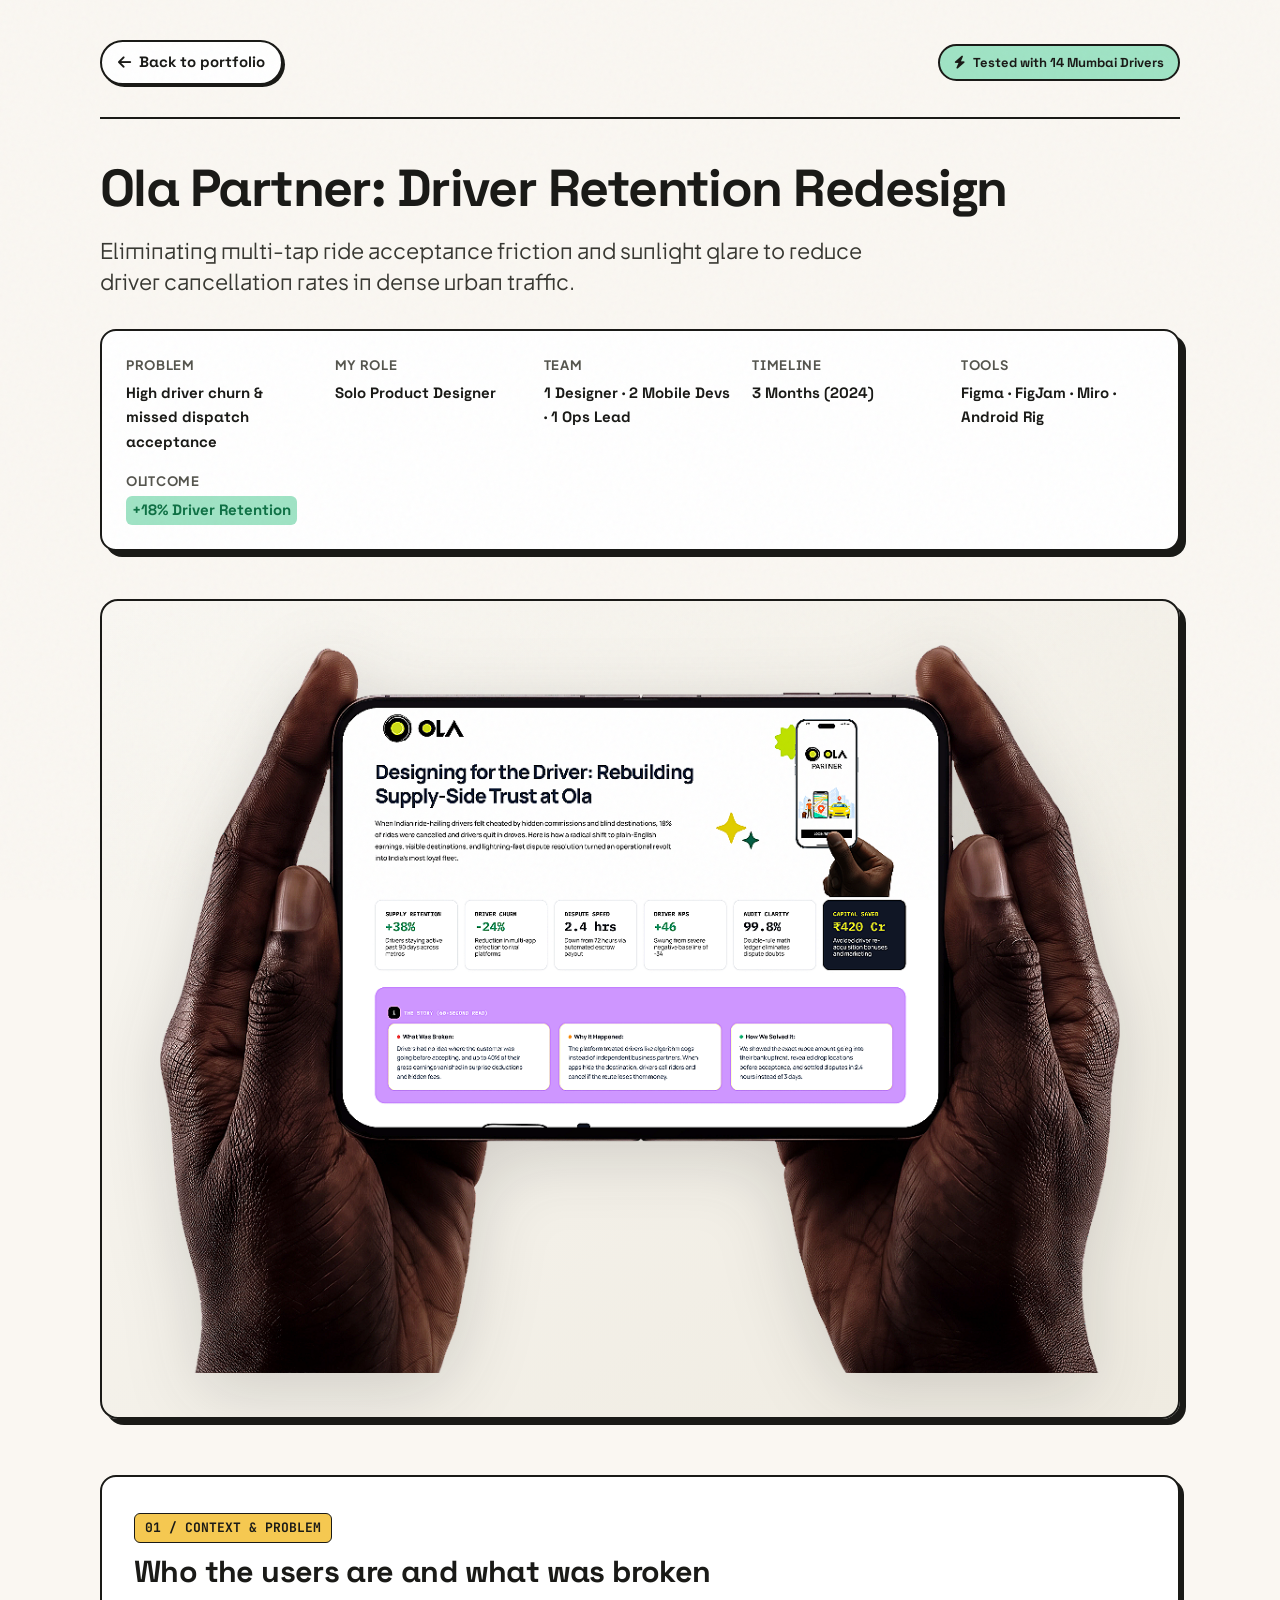
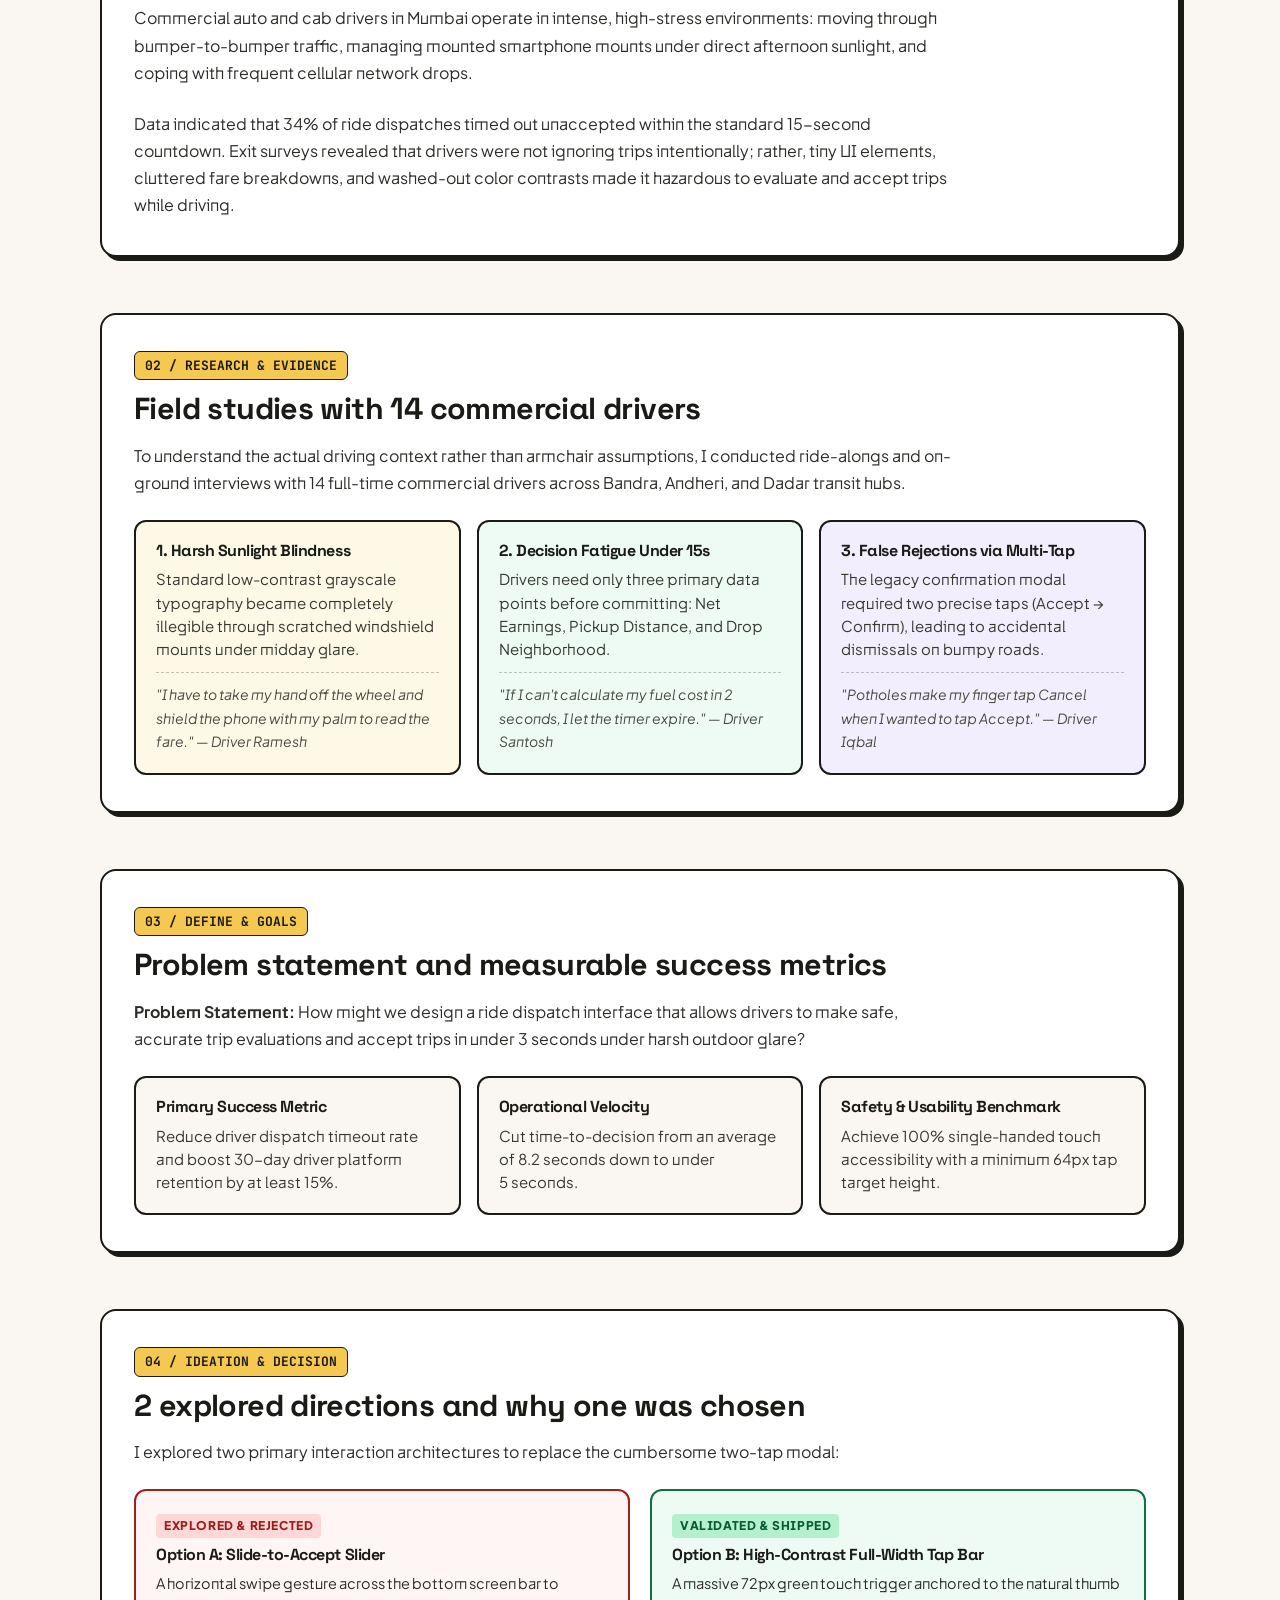
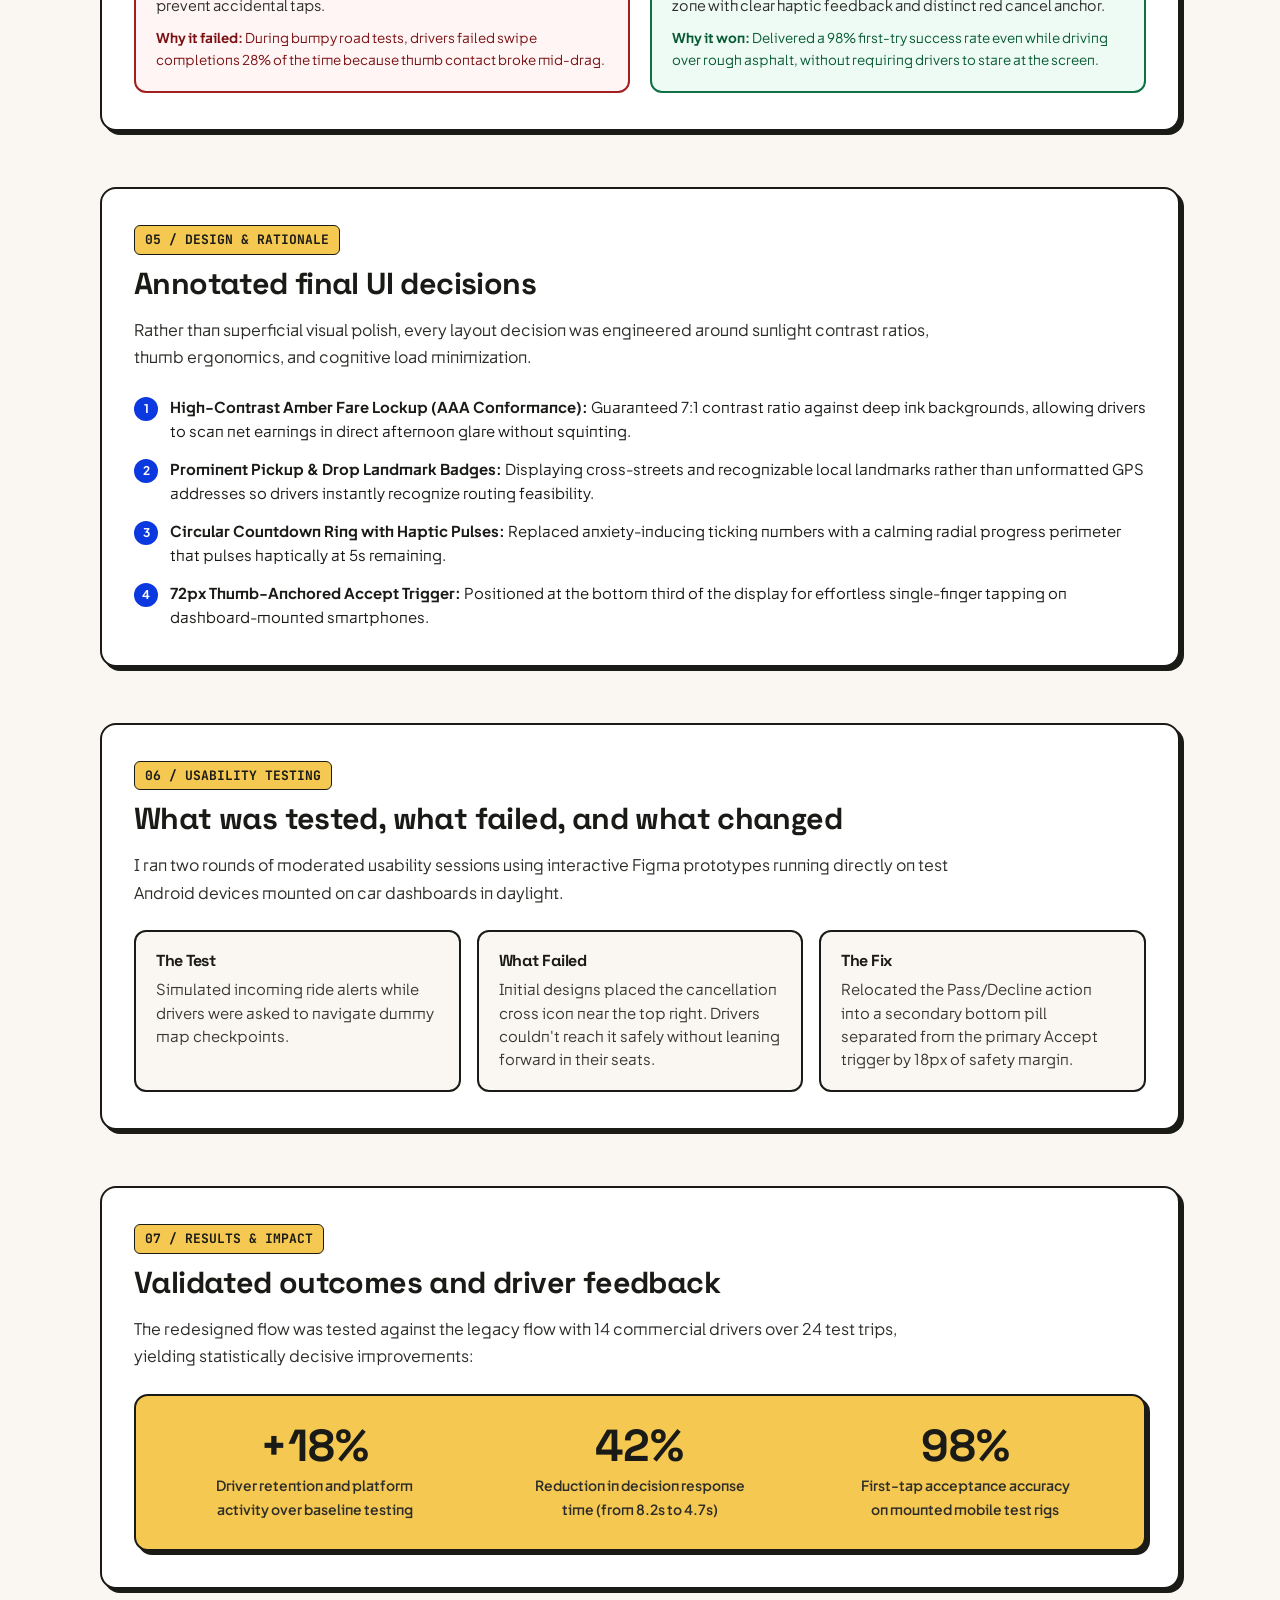
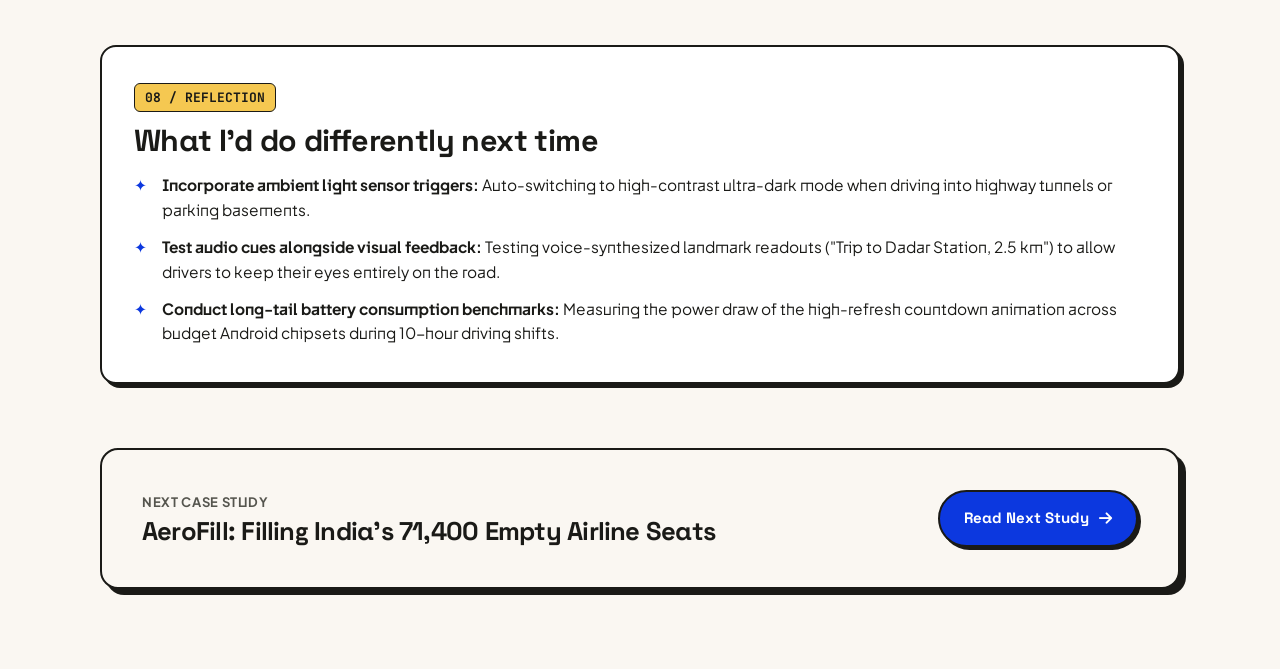
==== commit 1d4def51: "feat(typography): upgrade to premium studio typography — Space Grotesk, Plus Jakarta Sans, Instrumen" ====
--- a/ola-partner.html
+++ b/ola-partner.html
@@ -15,7 +15,7 @@
   <link rel="preconnect" href="https://fonts.googleapis.com" />
   <link rel="preconnect" href="https://fonts.gstatic.com" crossorigin />
   <link
-    href="https://fonts.googleapis.com/css2?family=Space+Grotesk:wght@500;600;700;800&family=DM+Sans:ital,opsz,wght@0,9..40,400;0,9..40,500;0,9..40,600;0,9..40,700;1,9..40,400&family=Caveat:wght@600;700&family=JetBrains+Mono:wght@500;700&display=swap"
+    href="https://fonts.googleapis.com/css2?family=Instrument+Serif:ital@0;1&family=JetBrains+Mono:wght@500;700&family=Plus+Jakarta+Sans:ital,wght@0,400;0,500;0,600;0,700;1,400&family=Space+Grotesk:wght@500;600;700;800&family=Caveat:wght@600;700&display=swap"
     rel="stylesheet" />
   <link rel="stylesheet" href="https://cdnjs.cloudflare.com/ajax/libs/font-awesome/6.5.1/css/all.min.css" />
   <link rel="stylesheet" href="tokens.css" />
--- a/tokens.css
+++ b/tokens.css
@@ -6,7 +6,7 @@
    ============================================================ */
 
 /* ── GOOGLE FONTS ─────────────────────────────────────────── */
-@import url('https://fonts.googleapis.com/css2?family=Plus+Jakarta+Sans:ital,wght@0,400;0,500;0,600;0,700;1,400&family=Space+Grotesk:wght@500;600;700;800&family=Caveat:wght@400;600;700&family=Kalam:wght@400;700&display=swap');
+@import url('https://fonts.googleapis.com/css2?family=Instrument+Serif:ital@0;1&family=JetBrains+Mono:wght@500;600;700&family=Newsreader:ital,opsz,wght@1,6..72,400;1,6..72,500;1,6..72,600&family=Plus+Jakarta+Sans:ital,wght@0,400;0,500;0,600;0,700;1,400&family=Space+Grotesk:wght@500;600;700;800&family=Caveat:wght@400;600;700&family=Kalam:wght@400;700&display=swap');
 
 /* ── FIGMA IMPORTED FONTS ──────────────────────────────────── */
 
@@ -80,10 +80,11 @@
   --scroll-bar-color: var(--blue);
   --spring: 0.6s cubic-bezier(0.34, 1.56, 0.64, 1);
 
-  /* ── Typography ── */
-  --font-display: 'Space Grotesk', system-ui, sans-serif;
+  /* ── Typography Tokens ── */
+  --font-display: 'Space Grotesk', system-ui, -apple-system, sans-serif;
   --font-body: 'Plus Jakarta Sans', system-ui, -apple-system, sans-serif;
-  --font-serif: 'Newsreader', Georgia, serif;
+  --font-serif: 'Instrument Serif', 'Newsreader', Georgia, serif;
+  --font-mono: 'JetBrains Mono', ui-monospace, SFMono-Regular, Menlo, Monaco, Consolas, monospace;
   --font-hand: 'Kalam', 'Caveat', cursive, sans-serif;
 
   /* ── Fluid Type Scale ── */
@@ -1100,8 +1101,9 @@
 .editorial-accent {
   font-family: var(--font-serif);
   font-style: italic;
-  font-weight: 500;
-  letter-spacing: -0.01em;
+  font-weight: 400;
+  letter-spacing: -0.015em;
+  font-feature-settings: "liga" 1, "dlig" 1;
 }
 
 /* ============================================================
@@ -1147,6 +1149,8 @@
   max-width: 100%;
   -webkit-font-smoothing: antialiased;
   -moz-osx-font-smoothing: grayscale;
+  text-rendering: optimizeLegibility;
+  font-feature-settings: "cv02", "cv03", "cv04", "cv11", "ss01", "ss02";
   -webkit-overflow-scrolling: touch;
   touch-action: pan-y;
   position: relative;
@@ -1208,14 +1212,16 @@
   font-family: var(--font-display);
   font-weight: 800;
   line-height: 1.1;
-  letter-spacing: -0.02em;
-  color: var(--ink);
+  letter-spacing: -0.03em;
+  color: var(--ink);
+  text-wrap: balance;
 }
 
 p {
   font-family: var(--font-body);
   color: var(--text2);
-  line-height: 1.7;
+  line-height: 1.65;
+  text-wrap: pretty;
 }
 
 a {
@@ -3789,11 +3795,11 @@
   display: inline-flex;
   align-items: center;
   gap: 6px;
-  font-family: var(--font-display);
-  font-size: var(--text-xs);
-  font-weight: 800;
+  font-family: var(--font-mono, 'JetBrains Mono', monospace);
+  font-size: 0.72rem;
+  font-weight: 700;
   text-transform: uppercase;
-  letter-spacing: 0.1em;
+  letter-spacing: 0.08em;
   color: var(--ink);
   background: var(--yellow);
   border: 2px solid var(--ink);
@@ -3812,15 +3818,17 @@
   color: var(--ink);
   letter-spacing: -0.035em;
   margin-bottom: var(--sp-4);
+  text-wrap: balance;
 }
 
 .section-desc {
   font-family: var(--font-body);
   font-size: var(--text-base);
   color: var(--text1);
-  max-width: 620px;
-  line-height: 1.75;
+  max-width: 64ch;
+  line-height: 1.65;
   margin-bottom: var(--sp-8);
+  text-wrap: pretty;
 }
 
 .accent {
--- a/styles.css
+++ b/styles.css
@@ -165,6 +165,52 @@
 [data-theme="dark"] :focus-visible {
   outline: 3px solid var(--yellow, #FFDF4A) !important;
   outline-offset: 3px !important;
+}
+
+/* ── Premium Tabular Numbers & Optical Alignment ── */
+.stat-number,
+.projects-stat-cell .stat-number,
+.kudos-bento-hub-stat,
+.timeline-year,
+.projects-scope-val,
+.archive-stat-val,
+.browser-url,
+.secondary-browser-url,
+.archive-browser-url {
+  font-variant-numeric: tabular-nums lining-nums;
+  font-feature-settings: "tnum" 1, "lnum" 1;
+}
+
+/* ── Technical Chapter Counters & Taxonomy ── */
+.section-label {
+  font-family: var(--font-mono, 'JetBrains Mono', monospace) !important;
+  font-size: 0.72rem !important;
+  letter-spacing: 0.08em !important;
+  font-weight: 700 !important;
+}
+
+.about-card-pill,
+.secondary-status-pill,
+.browser-status {
+  font-family: var(--font-mono, 'JetBrains Mono', monospace);
+  font-size: 0.68rem;
+  letter-spacing: 0.04em;
+}
+
+/* ── Headline Balancing & Reading Constraints ── */
+.hero-title,
+.hero-display-name,
+.section-title,
+.kudos-header h2,
+.skills-header h2 {
+  text-wrap: balance;
+}
+
+.section-desc,
+.projects-card-desc,
+.kudos-card-text {
+  text-wrap: pretty;
+  max-width: 64ch;
 }
 
 /* Tactile touch active feedback */
